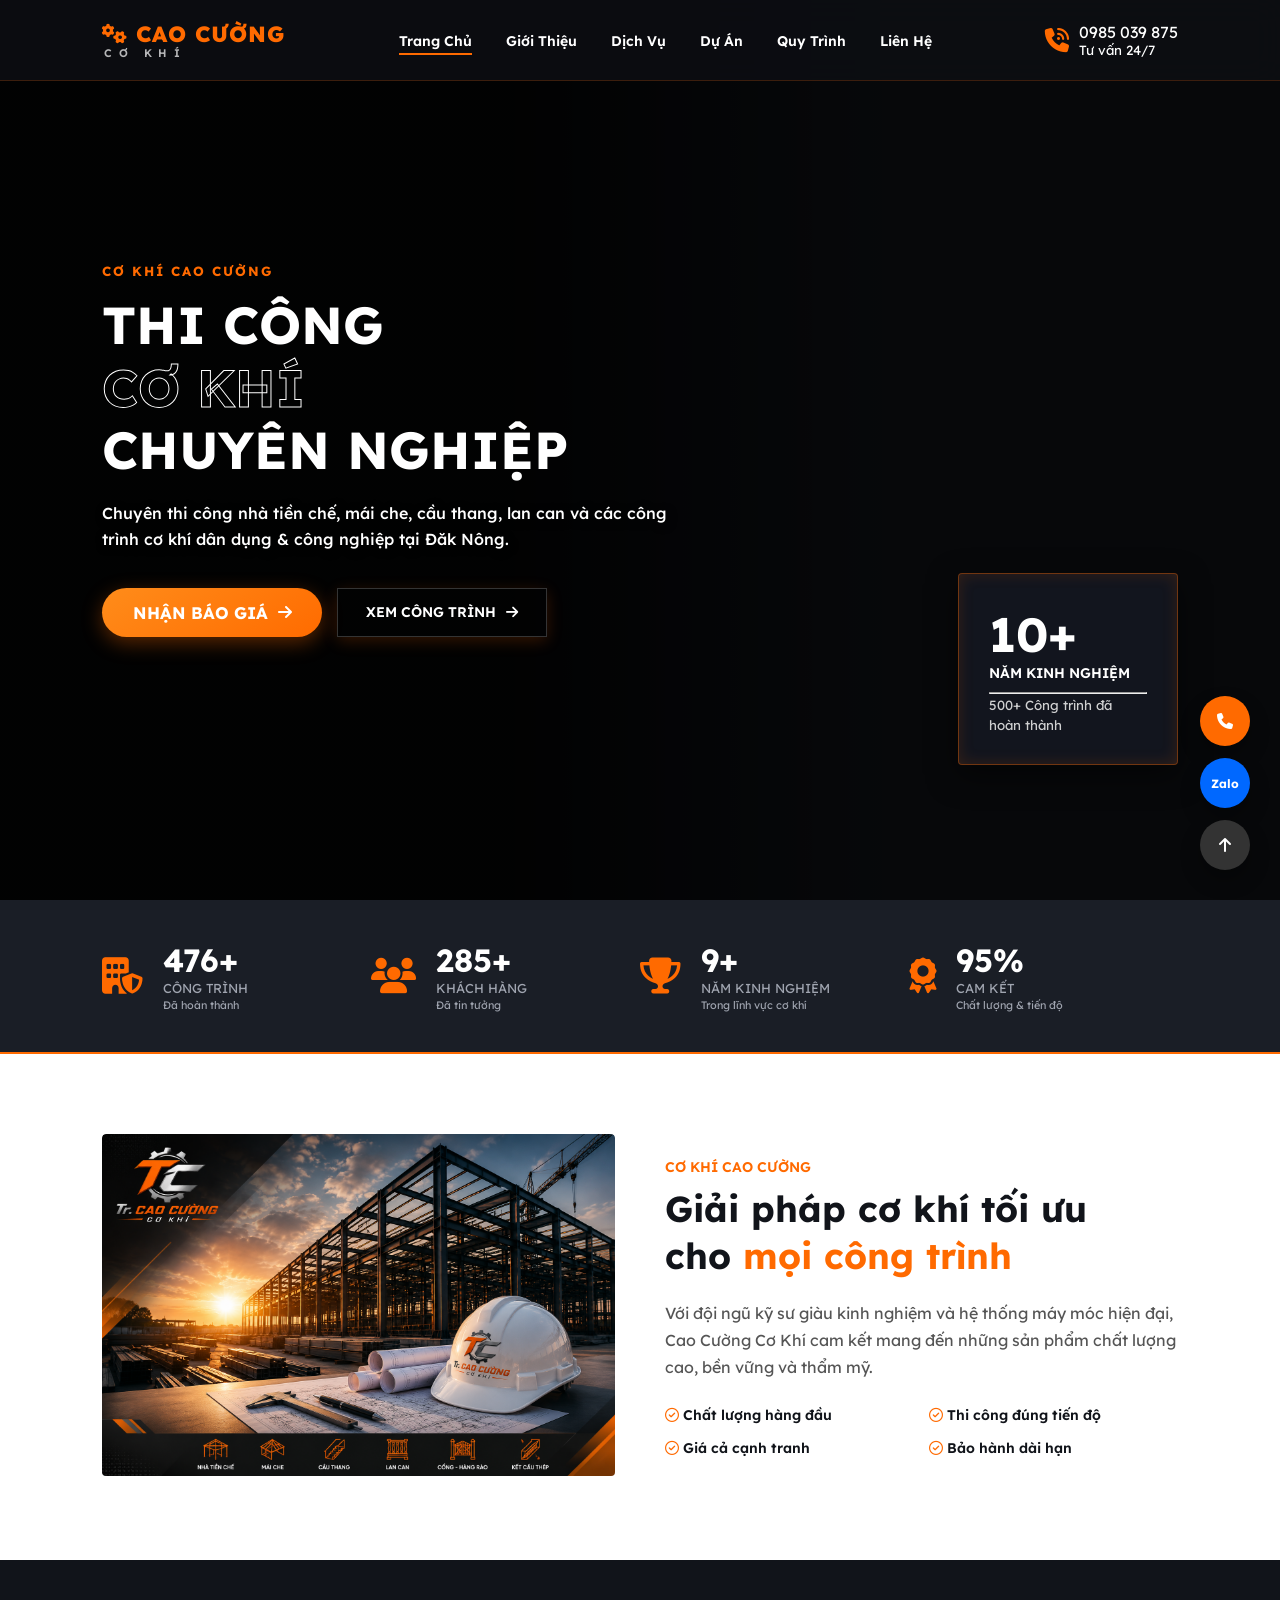
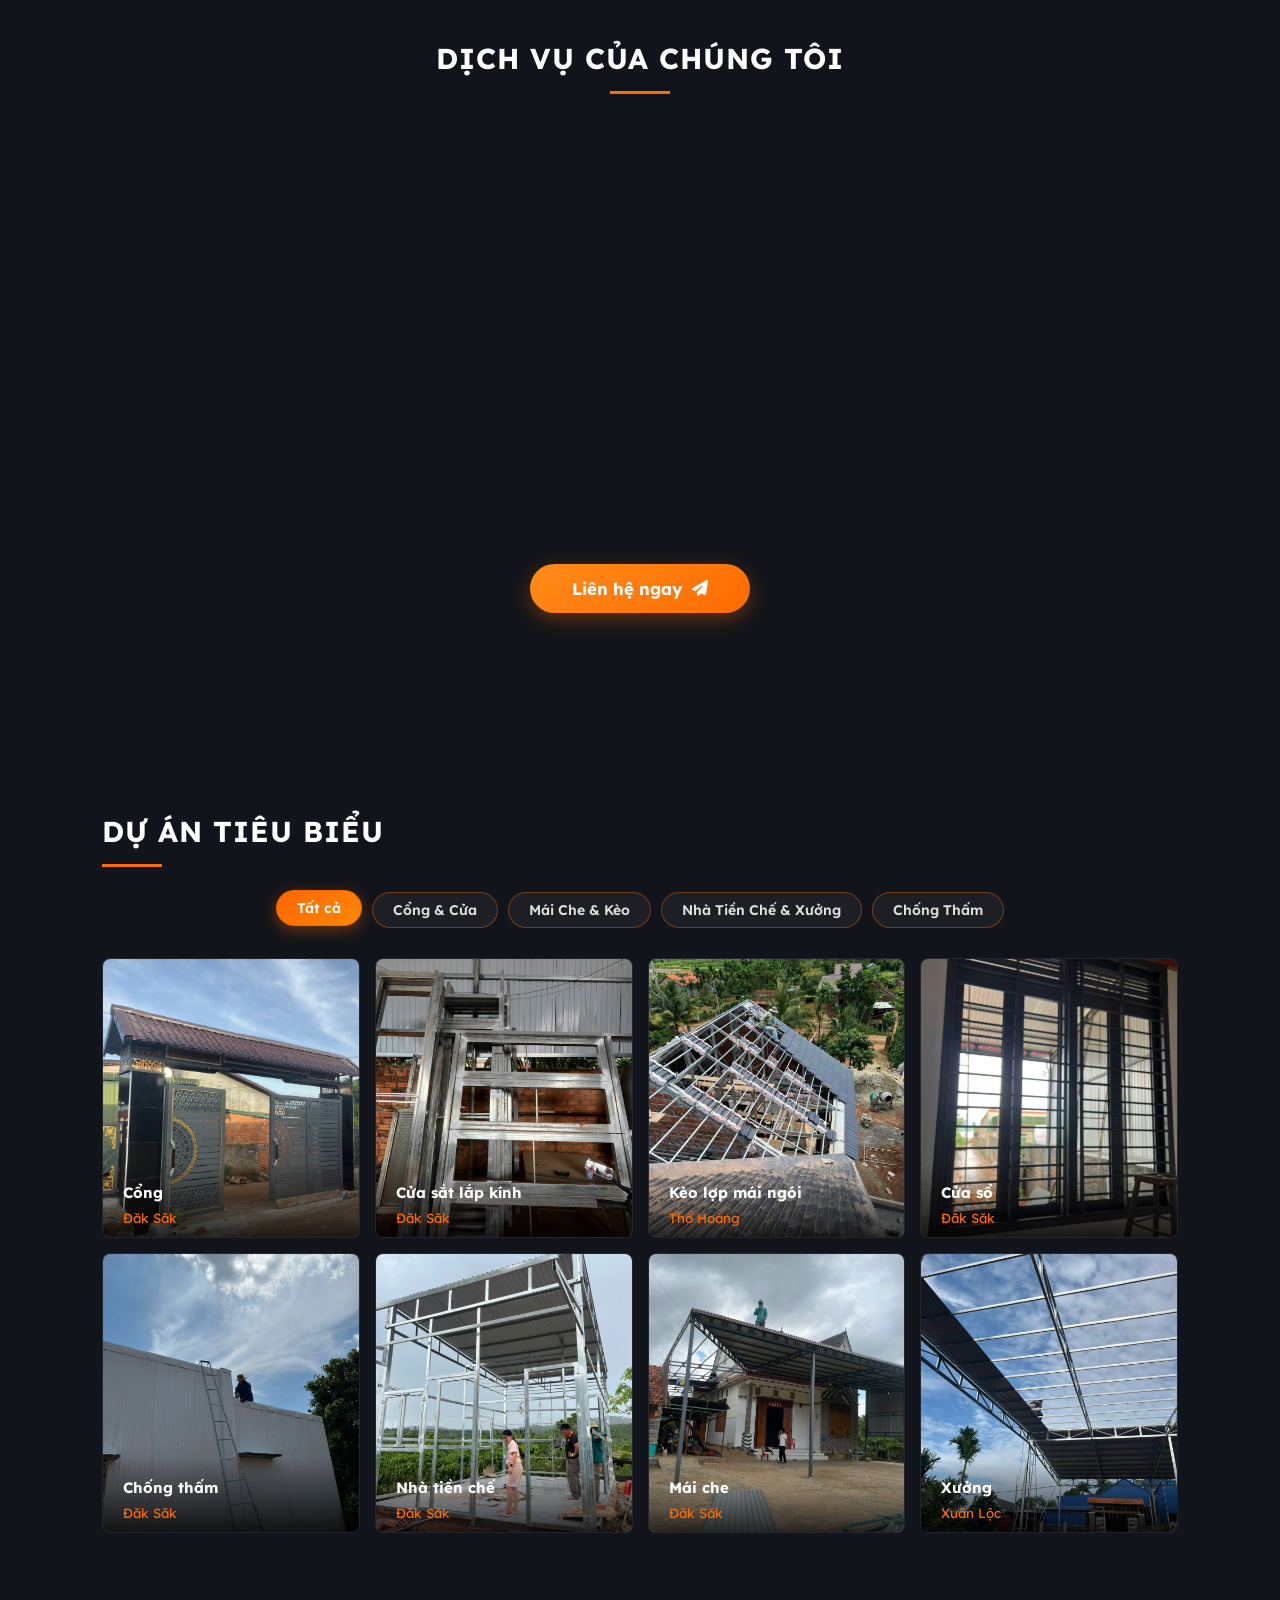
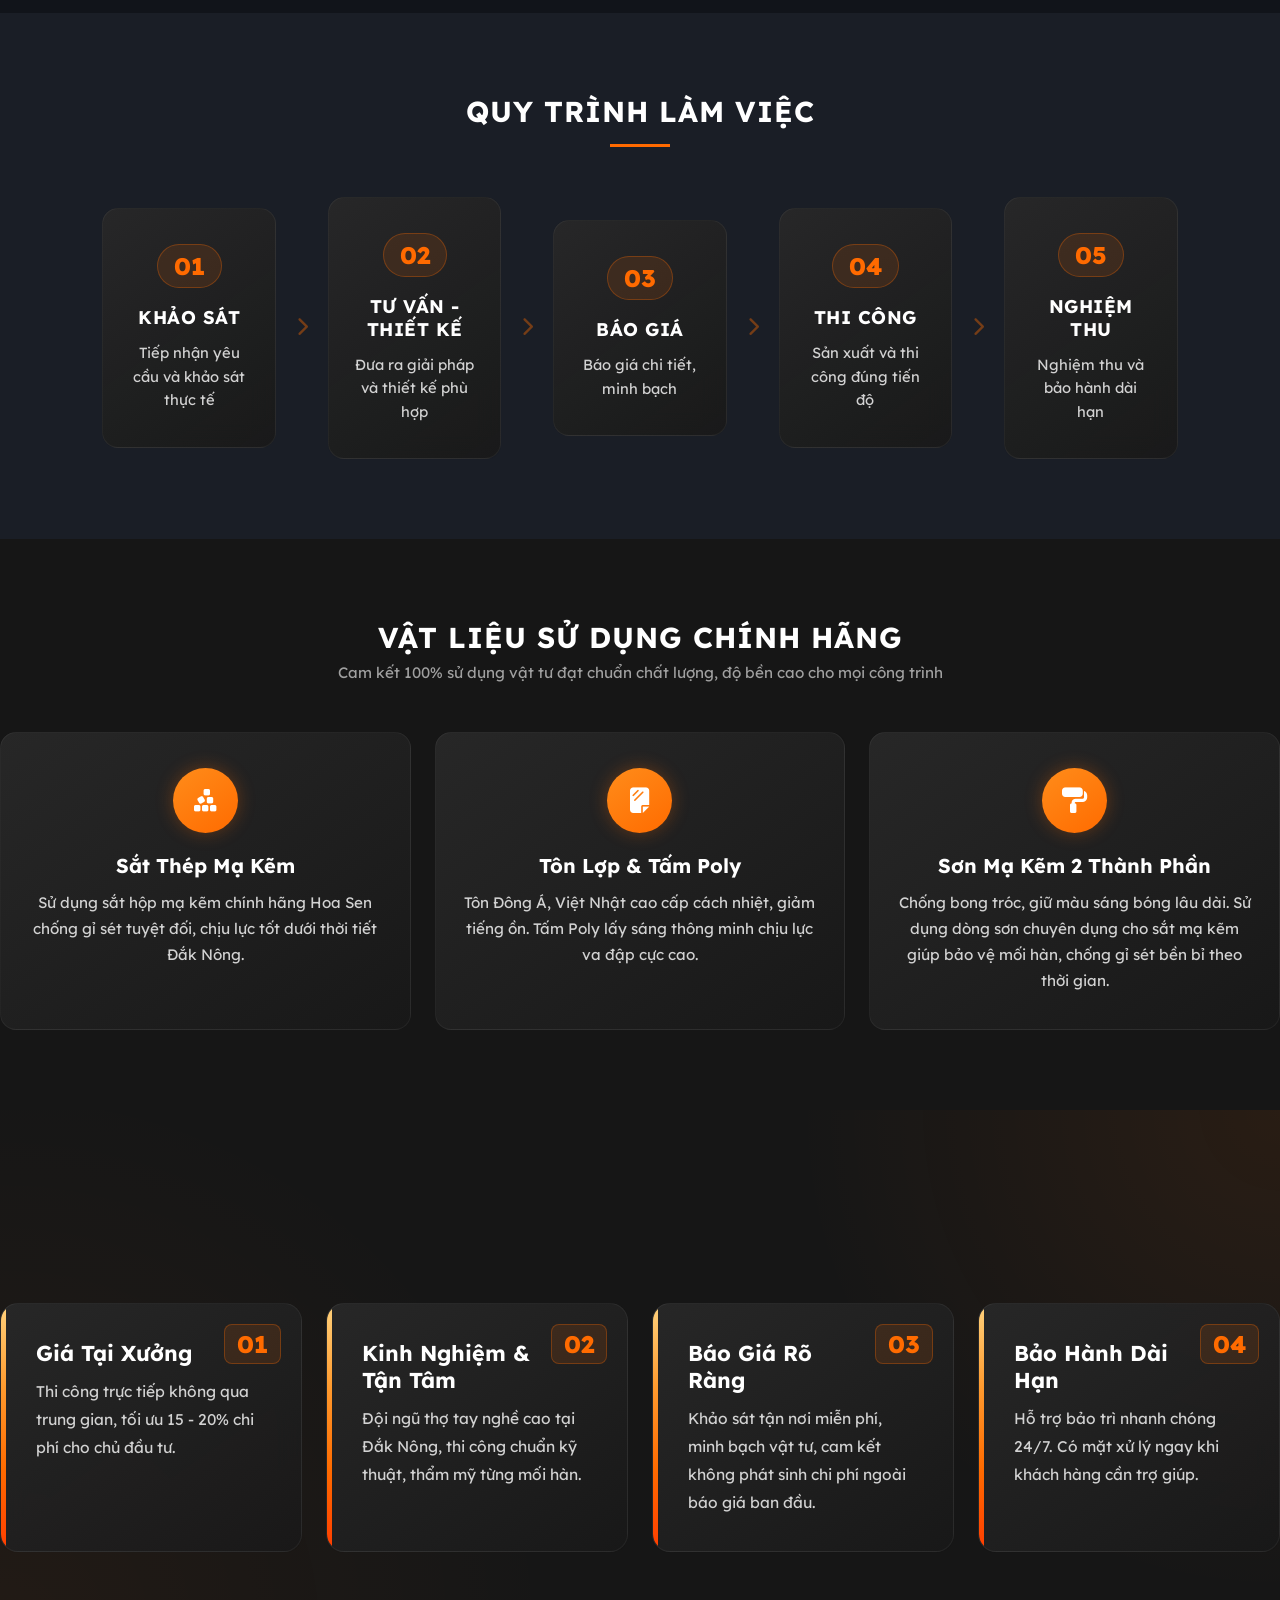
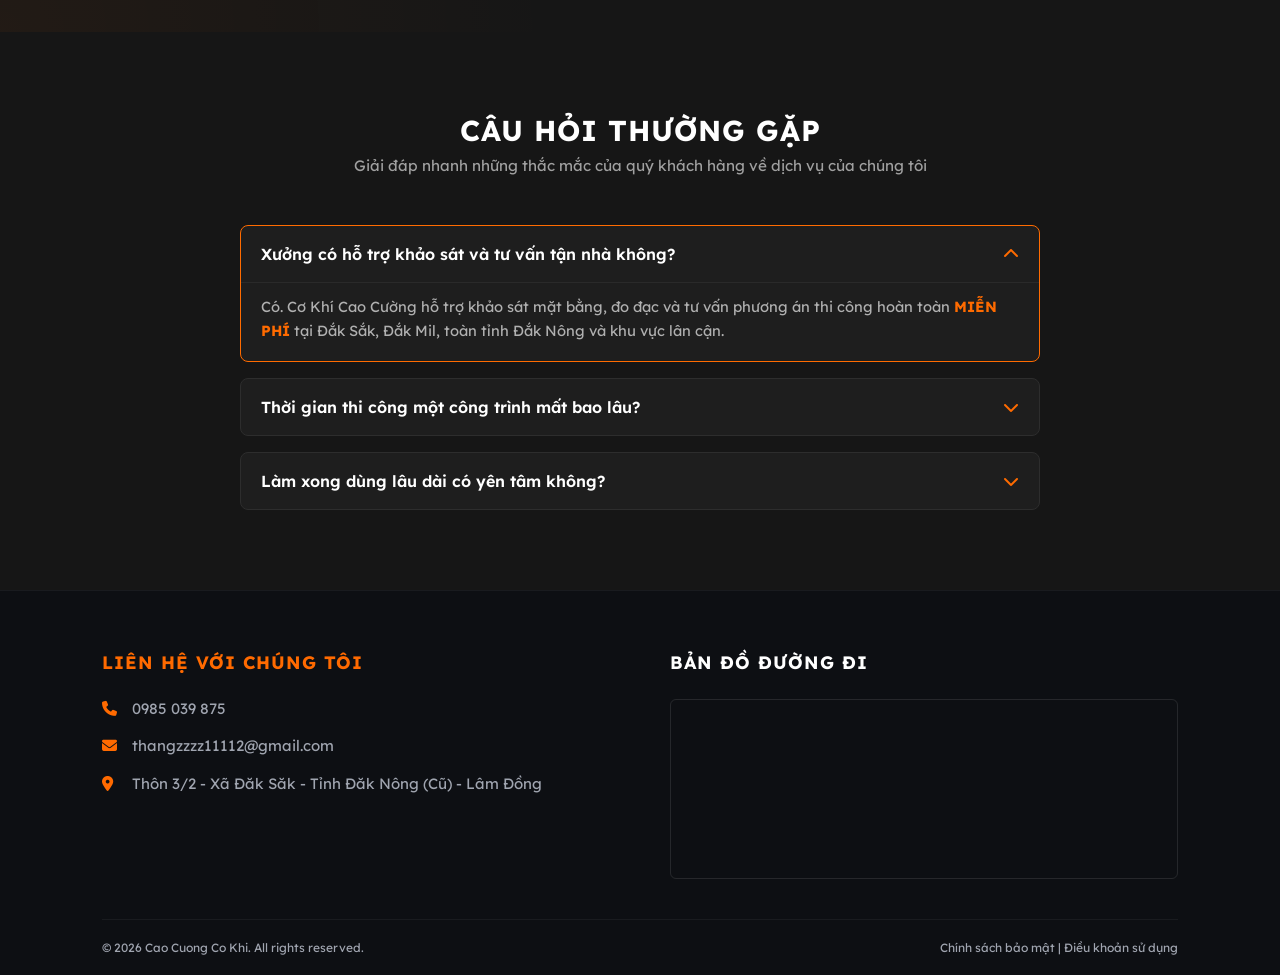
==== index.html @ a385b986 "Add files via upload" ====
<!DOCTYPE html>
<html lang="vi">
<head>
    <meta charset="UTF-8">
    <meta name="viewport" content="width=device-width, initial-scale=1.0">

    <meta name="theme-color" content="#ff6b00">
    <link rel="apple-touch-icon" href="images/logo_icon.png">
    <link rel="icon" type="image/png" href="images/logo_icon.png">

    <title>Cơ Khí Cao Cường | Thi Công Nhà Tiền Chế, Mái Che, Cầu Thang Đắk Nông</title>
    <meta name="description" content="Cơ Khí Cao Cường chuyên thi công nhà tiền chế, cầu thang sắt, cửa sắt, mái che, hàng rào tại Đắk Nông. Báo giá nhanh - Hotline 0985 039 875.">
    <meta name="robots" content="index, follow">
    <meta name="author" content="Cơ Khí Cao Cường">
    <link rel="canonical" href="https://caothienxstyle.github.io/cao-cuong-co-khi/">

    <meta property="og:type" content="website">
    <meta property="og:locale" content="vi_VN">
    <meta property="og:site_name" content="Cơ Khí Cao Cường">
    <meta property="og:url" content="https://caothienxstyle.github.io/cao-cuong-co-khi/">
    <meta property="og:title" content="Cơ Khí Cao Cường | Thi Công Nhà Tiền Chế, Mái Che, Cầu Thang Đắk Nông">
    <meta property="og:description" content="Cơ Khí Cao Cường chuyên thi công nhà tiền chế, cầu thang sắt, cửa sắt, mái che, hàng rào tại Đắk Nông. Báo giá nhanh - Hotline 0985 039 875.">
    <meta property="og:image" content="https://caothienxstyle.github.io/cao-cuong-co-khi/images/giai_phap_2.png">
    <meta property="og:image:alt" content="Thi công Cơ Khí Cao Cường Đắk Nông">
    <meta property="og:image:width" content="1200">
    <meta property="og:image:height" content="1200">

    <script type="application/ld+json">
    {
      "@context": "https://schema.org",
      "@type": "HomeAndConstructionBusiness",
      "name": "Cơ Khí Cao Cường",
      "alternateName": ["Cao Cường Cơ Khí", "Co Khi Cao Cuong"],
      "image": "https://caothienxstyle.github.io/cao-cuong-co-khi/images/giai_phap_2.png",
      "logo": "https://caothienxstyle.github.io/cao-cuong-co-khi/images/logo_icon.png",
      "@id": "https://caothienxstyle.github.io/cao-cuong-co-khi/",
      "url": "https://caothienxstyle.github.io/cao-cuong-co-khi/",
      "telephone": "0985039875",
      "email": "thanzzzz11112@gmail.com",
      "priceRange": "$$",
      "address": {
        "@type": "PostalAddress",
        "streetAddress": "Thôn 3/2",
        "addressLocality": "Đắk Sắk",
        "addressRegion": "Đắk Nông",
        "addressCountry": "VN"
      },
      "geo": {
        "@type": "GeoCoordinates",
        "latitude": 12.426333,
        "longitude": 107.6676714
      },
      "areaServed": {
        "@type": "AdministrativeArea",
        "name": "Đắk Nông"
      },
      "hasMap": "https://maps.google.com/?q=CMG9%2BG3M,+%C4%90%E1%BA%AFk+S%E1%BA%AFk,+%C4%90%E1%BA%AFk+N%C3%B4ng",
        "aggregateRating": {
            "@type": "AggregateRating",
            "ratingValue": "5.0",
            "reviewCount": "5"
        },
      "sameAs": [
        "https://zalo.me/0985039875"
      ],
      "contactPoint": {
        "@type": "ContactPoint",
        "telephone": "0985039875",
        "contactType": "customer service",
        "areaServed": "VN",
        "availableLanguage": "Vietnamese"
      },
      "openingHoursSpecification": {
        "@type": "OpeningHoursSpecification",
        "dayOfWeek": ["Monday", "Tuesday", "Wednesday", "Thursday", "Friday", "Saturday", "Sunday"],
        "opens": "07:00",
        "closes": "22:00"
      }
    }
    </script>
    <link rel="preconnect" href="https://fonts.googleapis.com">
    <link rel="preconnect" href="https://fonts.gstatic.com" crossorigin>

    <link href="https://fonts.googleapis.com/css2?family=Lexend:wght@300;400;600;700&display=swap" rel="stylesheet">
    <link rel="stylesheet" href="https://cdnjs.cloudflare.com/ajax/libs/font-awesome/6.4.0/css/all.min.css">
    <link rel="stylesheet" href="https://unpkg.com/aos@2.3.1/dist/aos.css">
    <link rel="stylesheet" href="https://cdn.jsdelivr.net/npm/@fancyapps/ui@5.0/dist/fancybox/fancybox.css">
    
    <link rel="stylesheet" href="style.css">
</head>
<body>
</div>
    <header class="navbar">
        <canvas id="menuBallCanvas" style="position: fixed; top: 0; left: 0; width: 100vw; height: 100vh; pointer-events: none; z-index: 99999;"></canvas>
        <div class="logo">
            <a href="#trang-chu" class="logo-link">
                <span class="orange-text"><i class="fa-solid fa-gears icon-spin"></i> CAO CƯỜNG</span>
                <small class="sub-logo">CƠ KHÍ</small>
            </a>
        </div>
        <nav class="nav-links">
            <a href="#trang-chu" class="active">Trang Chủ</a>
            <a href="#gioi-thieu">Giới Thiệu</a>
            <a href="#dich-vu">Dịch Vụ</a>
            <a href="#du-an">Dự Án</a>
            <a href="#quy-trinh">Quy Trình</a>
            <a href="#lien-he">Liên Hệ</a>
        </nav>
        <a href="tel:0985 093 875" class="hotline" style="text-decoration: none; color: inherit; display: flex; align-items: center; gap: 10px;">
            <i class="fa-solid fa-phone-volume"></i>
            <div>
                <span style="display: block;">0985 039 875</span>
                <small style="display: block;">Tư vấn 24/7</small>
            </div>
        </a>
    </header>

    <section id="trang-chu" class="hero-section">
        <div class="hero-overlay"></div>
        <div class="hero-content" data-aos="fade-right" data-aos-duration="1000">
            <h5 class="sub-title">CƠ KHÍ CAO CƯỜNG</h5>
            <h1>THI CÔNG <br><span class="highlight">CƠ KHÍ</span> <br>CHUYÊN NGHIỆP</h1>
            <p>Chuyên thi công nhà tiền chế, mái che, cầu thang, lan can và các công trình cơ khí dân dụng & công nghiệp tại Đăk Nông.</p>
            
            <div class="hero-btns">
                <a href="https://zalo.me/0985039875" class="btn btn-orange">NHẬN BÁO GIÁ <i class="fa-solid fa-arrow-right"></i></a>
                <a href="#du-an" class="btn btn-outline">XEM CÔNG TRÌNH <i class="fa-solid fa-arrow-right"></i></a>
            </div>
        </div>
        <div class="experience-badge" data-aos="zoom-in" data-aos-delay="300">
            <h2>10+</h2>
            <p>NĂM KINH NGHIỆM</p>
            <hr>
            <small>500+ Công trình đã hoàn thành</small>
        </div>
    </section>

    <section class="counter-bar">
        <div class="counter-item" data-aos="fade-up" data-aos-delay="100">
            <i class="fa-solid fa-building-shield"></i>
            <div>
                <h3 class="counter" data-target="500">0</h3>
                <p>CÔNG TRÌNH <br><small>Đã hoàn thành</small></p>
            </div>
        </div>
        <div class="counter-item" data-aos="fade-up" data-aos-delay="200">
            <i class="fa-solid fa-users"></i>
            <div>
                <h3 class="counter" data-target="300">0</h3>
                <p>KHÁCH HÀNG <br><small>Đã tin tưởng</small></p>
            </div>
        </div>
        <div class="counter-item" data-aos="fade-up" data-aos-delay="300">
            <i class="fa-solid fa-trophy"></i>
            <div>
                <h3 class="counter" data-target="10">0</h3>
                <p>NĂM KINH NGHIỆM <br><small>Trong lĩnh vực cơ khí</small></p>
            </div>
        </div>
        <div class="counter-item" data-aos="fade-up" data-aos-delay="400">
            <i class="fa-solid fa-award"></i>
            <div>
                <h3 class="counter" data-target="100">0</h3>
                <p>CAM KẾT <br><small>Chất lượng & tiến độ</small></p>
            </div>
        </div>
    </section>

    <section id="gioi-thieu" class="about-section" style="padding: 80px 8%; background: #ffffff; color: #11141a;">
        <div style="display: grid; grid-template-columns: 1fr 1fr; gap: 50px; align-items: center;">
            <div class="about-video-box" style="position: relative;" data-aos="fade-right">
                <img src="images/giai_phap_1.png" alt="Nhà xưởng" style="width: 100%; border-radius: 4px;">
            </div>
            <div data-aos="fade-left">
                <span style="color: var(--primary-color); font-weight: 600; font-size: 14px;">CƠ KHÍ CAO CƯỜNG</span>
                <h2 style="font-size: 36px; font-weight: 700; margin: 10px 0 20px; line-height: 1.3;">Giải pháp cơ khí tối ưu <br>cho <span style="color: var(--primary-color);">mọi công trình</span></h2>
                <p style="color: #555; margin-bottom: 25px; line-height: 1.7;">Với đội ngũ kỹ sư giàu kinh nghiệm và hệ thống máy móc hiện đại, Cao Cường Cơ Khí cam kết mang đến những sản phẩm chất lượng cao, bền vững và thẩm mỹ.</p>
                
                <div style="display: grid; grid-template-columns: 1fr 1fr; gap: 15px; font-weight: 600; font-size: 14px;">
                    <div><i class="fa-regular fa-circle-check" style="color: var(--primary-color);"></i> Chất lượng hàng đầu</div>
                    <div><i class="fa-regular fa-circle-check" style="color: var(--primary-color);"></i> Thi công đúng tiến độ</div>
                    <div><i class="fa-regular fa-circle-check" style="color: var(--primary-color);"></i> Giá cả cạnh tranh</div>
                    <div><i class="fa-regular fa-circle-check" style="color: var(--primary-color);"></i> Bảo hành dài hạn</div>
                </div>
            </div>
        </div>
    </section>

    <section id="dich-vu" class="services-section">
        <div class="section-title" data-aos="fade-up">
            <h2>DỊCH VỤ CỦA CHÚNG TÔI</h2>
            <div class="line"></div>
        </div>
        
        <div class="services-grid">
            <div class="service-card" data-aos="flip-left" data-aos-delay="100">
                <div class="card-bg" style="background-image: url('images/nha_tien_che_3.jpg');"></div>
                <div class="card-content">
                    <i class="fa-solid fa-warehouse"></i>
                    <h3>NHÀ TIỀN CHẾ</h3>
                    <a href="javascript:;" data-fancybox-trigger="gallery-nhatienche">Xem chi tiết <i class="fa-solid fa-arrow-right"></i></a>
                </div>
            </div>
            
            <div class="service-card" data-aos="flip-left" data-aos-delay="200">
                <div class="card-bg" style="background-image: url('images/mai_che_2.jpg');"></div>
                <div class="card-content">
                    <i class="fa-solid fa-campground"></i>
                    <h3>MÁI CHE - MÁI VÒM</h3>
                    <a href="javascript:;" data-fancybox-trigger="gallery-maiche">Xem chi tiết <i class="fa-solid fa-arrow-right"></i></a>
                </div>
            </div>
            
            <div class="service-card" data-aos="flip-left" data-aos-delay="300">
                <div class="card-bg" style="background-image: url('images/xuong_1.jpg');"></div>
                <div class="card-content">
                    <i class="fa-solid fa-warehouse"></i>
                    <h3>Xưởng</h3>
                    <a href="javascript:;" data-fancybox-trigger="gallery-xuong">Xem chi tiết <i class="fa-solid fa-arrow-right"></i></a>
                </div>
            </div>
        </div>
        <div class="cta-button-wrapper"> 
            <a href="https://zalo.me/0985039875" target="_blank" class="btn btn-orange">
                <span>Liên hệ ngay</span>
                <i class="fa-solid fa-paper-plane"></i>
            </a>
        </div>
    </section>

    <section id="du-an" class="projects-section" style="padding: 80px 8%;">
        <div style="display: flex; justify-content: space-between; align-items: flex-end; margin-bottom: 25px;">
            <div class="section-title" style="text-align: left; margin: 0;">
                <h2>DỰ ÁN TIÊU BIỂU</h2>
                <div class="line" style="margin: 15px 0 0 0;"></div>
            </div>
        </div>

        <div class="gallery-filter-bar">
            <button class="filter-btn active" onclick="filterProjects('all', event)">Tất cả</button>
            <button class="filter-btn" onclick="filterProjects('cong-cua', event)">Cổng & Cửa</button>
            <button class="filter-btn" onclick="filterProjects('mai-keo', event)">Mái Che & Kèo</button>
            <button class="filter-btn" onclick="filterProjects('nha-xuong', event)">Nhà Tiền Chế & Xưởng</button>
            <button class="filter-btn" onclick="filterProjects('chong-tham', event)">Chống Thấm</button>
        </div>

        <div class="projects-grid" style="display: grid; grid-template-columns: repeat(auto-fit, minmax(220px, 1fr)); gap: 15px;">
            
            <!-- Cổng -->
            <div class="project-card cong-cua" data-aos="fade-up">
                <a href="images/cong_1.jpg" data-fancybox="gallery-cong">
                    <img src="images/cong_1.jpg" alt="Dự án">
                    <div class="pj-info">
                        <h4>Cổng</h4>
                        <small>Đăk Săk</small>
                    </div>
                </a>
                <a href="images/cong_2.jpg" data-fancybox="gallery-cong"></a>
                <a href="images/cong_3.jpg" data-fancybox="gallery-cong"></a>
            </div>

            <!-- Cửa sắt -->
            <div class="project-card cong-cua" data-aos="fade-up">
                <a href="images/Cua_1.jpg" data-fancybox="gallery-cua">
                    <img src="images/Cua_1.jpg" alt="Dự án">
                    <div class="pj-info">
                        <h4>Cửa sắt lắp kính</h4>
                        <small>Đăk Săk</small>
                    </div>
                </a>
            </div>

            <!-- Kèo ngói -->
            <div class="project-card mai-keo" data-aos="fade-up">
                <a href="images/lam_keo_7.jpg" data-fancybox="gallery-keongoi">
                    <img src="images/lam_keo_7.jpg" alt="Dự án">
                    <div class="pj-info">
                        <h4>Kèo lợp mái ngói</h4>
                        <small>Thổ Hoàng</small>
                    </div>
                </a>
            </div>    

            <!-- Cửa sổ -->
            <div class="project-card cong-cua" data-aos="fade-up">
                <a href="images/cua_so_2.jpg" data-fancybox="gallery-cuaso">
                    <img src="images/cua_so_2.jpg" alt="Dự án">
                    <div class="pj-info">
                        <h4>Cửa sổ</h4>
                        <small>Đăk Săk</small>
                    </div>
                </a>
                <a href="images/cua_so_1.jpg" data-fancybox="gallery-cuaso"></a>
            </div>

            <!-- Chống thấm -->
            <div class="project-card chong-tham" data-aos="fade-up">
                <a href="images/chong_tham_1.jpg" data-fancybox="gallery-chongtham">
                    <img src="images/chong_tham_1.jpg" alt="Dự án">
                    <div class="pj-info">
                        <h4>Chống thấm</h4>
                        <small>Đăk Săk</small>
                    </div>
                </a>
                <a href="images/chong_tham_2.jpg" data-fancybox="gallery-chongtham"></a>
            </div>

            <!-- Nhà tiền chế -->
            <div class="project-card nha-xuong" data-aos="fade-up">
                <a href="images/nha_tien_che_3.jpg" data-fancybox="gallery-nhatienche">
                    <img src="images/nha_tien_che_3.jpg" alt="Dự án">
                    <div class="pj-info">
                        <h4>Nhà tiền chế</h4>
                        <small>Đăk Săk</small>
                    </div>
                </a>
                <a href="images/nha_tien_che_1.jpg" data-fancybox="gallery-nhatienche"></a>
                <a href="images/nha_tien_che_2.jpg" data-fancybox="gallery-nhatienche"></a>
                <a href="images/nha_tien_che_4.png" data-fancybox="gallery-nhatienche"></a>
            </div>

            <!-- Mái che -->
            <div class="project-card mai-keo" data-aos="fade-up">
                <a href="images/mai_che_2.jpg" data-fancybox="gallery-maiche">
                    <img src="images/mai_che_2.jpg" alt="Dự án">
                    <div class="pj-info">
                        <h4>Mái che</h4>
                        <small>Đăk Săk</small>
                    </div>
                </a>
                <a href="images/mai_che_1.jpg" data-fancybox="gallery-maiche"></a>
                <a href="images/mai_che_3.jpg" data-fancybox="gallery-maiche"></a>
                <a href="images/mai_che_4.jpg" data-fancybox="gallery-maiche"></a>
                <a href="images/mai_che_5.jpg" data-fancybox="gallery-maiche"></a>
                <a href="images/mai_che_6.jpg" data-fancybox="gallery-maiche"></a>
                <a href="images/mai_che_7.jpg" data-fancybox="gallery-maiche"></a>
            </div>

            <!-- Xưởng -->
            <div class="project-card nha-xuong" data-aos="fade-up">
                <a href="images/xuong_1.jpg" data-fancybox="gallery-xuong">
                    <img src="images/xuong_1.jpg" alt="Dự án">
                    <div class="pj-info">
                        <h4>Xưởng</h4>
                        <small>Xuân Lộc</small>
                    </div>
                </a>
                <a href="images/xuong_tien_che_1.jpg" data-fancybox="gallery-xuong"></a>
                <a href="images/xuong_tien_che_2.jpg" data-fancybox="gallery-xuong"></a>
            </div>

        </div>


    </section>
    
    <section id="quy-trinh" class="process-section" style="padding: 80px 8%; background-color: var(--card-bg);">
            <div class="section-title" data-aos="fade-up">
                <h2>QUY TRÌNH LÀM VIỆC</h2>
                <div class="line"></div>
            </div>
            
            <div style="display: flex; justify-content: space-between; align-items: center; gap: 20px; margin-top: 50px;">
                <div class="process-step" data-aos="zoom-in" data-aos-delay="100">
                    <div class="step-number">01</div>
                    <h4>KHẢO SÁT</h4>
                    <p>Tiếp nhận yêu cầu và khảo sát thực tế</p>
                </div>
                <i class="fa-solid fa-chevron-right step-arrow"></i>
                <div class="process-step" data-aos="zoom-in" data-aos-delay="200">
                    <div class="step-number">02</div>
                    <h4>TƯ VẤN - THIẾT KẾ</h4>
                    <p>Đưa ra giải pháp và thiết kế phù hợp</p>
                </div>
                <i class="fa-solid fa-chevron-right step-arrow"></i>
                <div class="process-step" data-aos="zoom-in" data-aos-delay="300">
                    <div class="step-number">03</div>
                    <h4>BÁO GIÁ</h4>
                    <p>Báo giá chi tiết, minh bạch</p>
                </div>
                <i class="fa-solid fa-chevron-right step-arrow"></i>
                <div class="process-step" data-aos="zoom-in" data-aos-delay="400">
                    <div class="step-number">04</div>
                    <h4>THI CÔNG</h4>
                    <p>Sản xuất và thi công đúng tiến độ</p>
                </div>
                <i class="fa-solid fa-chevron-right step-arrow"></i>
                <div class="process-step" data-aos="zoom-in" data-aos-delay="500">
                    <div class="step-number">05</div>
                    <h4>NGHIỆM THU</h4>
                    <p>Nghiệm thu và bảo hành dài hạn</p>
                </div>
            </div>
    </section>

<section class="section-materials" id="vat-lieu">
    <div class="container">
        <div class="section-title text-center" data-aos="fade-up">
            <h2>VẬT LIỆU SỬ DỤNG CHÍNH HÃNG</h2>
            <p>Cam kết 100% sử dụng vật tư đạt chuẩn chất lượng, độ bền cao cho mọi công trình</p>
        </div>
        
        <div class="materials-grid">
            <!-- Thẻ 1 -->
            <div class="material-card" data-aos="fade-up" data-aos-delay="100">
                <div class="material-icon"><i class="fa-solid fa-cubes-stacked"></i></div>
                <h3>Sắt Thép Mạ Kẽm</h3>
                <p>Sử dụng sắt hộp mạ kẽm chính hãng Hoa Sen chống gỉ sét tuyệt đối, chịu lực tốt dưới thời tiết Đắk Nông.</p>
            </div>
            <!-- Thẻ 2 -->
            <div class="material-card" data-aos="fade-up" data-aos-delay="200">
                <div class="material-icon"><i class="fa-solid fa-sheet-plastic"></i></div>
                <h3>Tôn Lợp & Tấm Poly</h3>
                <p>Tôn Đông Á, Việt Nhật cao cấp cách nhiệt, giảm tiếng ồn. Tấm Poly lấy sáng thông minh chịu lực va đập cực cao.</p>
            </div>
            <!-- Thẻ 3 -->
            <div class="material-card" data-aos="fade-up" data-aos-delay="300">
                <div class="material-icon"><i class="fa-solid fa-paint-roller"></i></div>
                <h3>Sơn Mạ Kẽm 2 Thành Phần</h3>
                <p>Chống bong tróc, giữ màu sáng bóng lâu dài. Sử dụng dòng sơn chuyên dụng cho sắt mạ kẽm giúp bảo vệ mối hàn, chống gỉ sét bền bỉ theo thời gian.</p>
            </div>
        </div>
    </div>
</section>

<section class="section-why-us" id="tai-sao-chon">
    <div class="container">
        <div class="section-title text-center" data-aos="fade-up">
            <h2>TẠI SAO CHỌN CƠ KHÍ CAO CƯỜNG?</h2>
            <p>Uy tín tạo nên thương hiệu - Chất lượng khẳng định niềm tin</p>
        </div>

        <div class="why-grid">
            <div class="why-card" data-aos="zoom-in" data-aos-delay="100">
                <div class="why-number">01</div>
                <h3>Giá Tại Xưởng</h3>
                <p>Thi công trực tiếp không qua trung gian, tối ưu 15 - 20% chi phí cho chủ đầu tư.</p>
            </div>
            <div class="why-card" data-aos="zoom-in" data-aos-delay="200">
                <div class="why-number">02</div>
                <h3>Kinh Nghiệm & Tận Tâm</h3>
                <p>Đội ngũ thợ tay nghề cao tại Đắk Nông, thi công chuẩn kỹ thuật, thẩm mỹ từng mối hàn.</p>
            </div>
            <div class="why-card" data-aos="zoom-in" data-aos-delay="300">
                <div class="why-number">03</div>
                <h3>Báo Giá Rõ Ràng</h3>
                <p>Khảo sát tận nơi miễn phí, minh bạch vật tư, cam kết không phát sinh chi phí ngoài báo giá ban đầu.</p>            </div>
            <div class="why-card" data-aos="zoom-in" data-aos-delay="400">
                <div class="why-number">04</div>
                <h3>Bảo Hành Dài Hạn</h3>
                <p>Hỗ trợ bảo trì nhanh chóng 24/7. Có mặt xử lý ngay khi khách hàng cần trợ giúp.</p>
            </div>
        </div>
    </div>
</section>

<section class="section-faq" id="faq">
    <div class="container">
        <div class="section-title text-center" data-aos="fade-up">
            <h2>CÂU HỎI THƯỜNG GẶP</h2>
            <p>Giải đáp nhanh những thắc mắc của quý khách hàng về dịch vụ của chúng tôi</p>
        </div>

        <div class="faq-wrapper" data-aos="fade-up">
            <details class="faq-item" open>
                <summary class="faq-question">
                    <span>Xưởng có hỗ trợ khảo sát và tư vấn tận nhà không?</span>
                    <i class="fa-solid fa-chevron-down faq-icon"></i>
                </summary>
                <div class="faq-answer">
                    <p>Có. Cơ Khí Cao Cường hỗ trợ khảo sát mặt bằng, đo đạc và tư vấn phương án thi công hoàn toàn <strong style="color: #ff6b00;">MIỄN PHÍ</strong> tại Đắk Sắk, Đắk Mil, toàn tỉnh Đắk Nông và khu vực lân cận.</p>
                </div>
            </details>

            <details class="faq-item">
                <summary class="faq-question">
                    <span>Thời gian thi công một công trình mất bao lâu?</span>
                    <i class="fa-solid fa-chevron-down faq-icon"></i>
                </summary>
                <div class="faq-answer">
                    <p>Tùy theo quy mô công trình. Với mái che, cửa cổng nhỏ từ 1 - 3 ngày. Với nhà tiền chế, xưởng sản xuất từ 7 - 15 ngày. Thời gian cụ thể sẽ được ghi rõ trong hợp đồng.</p>
                </div>
            </details>

            <details class="faq-item">
                <summary class="faq-question">
                    <span>Làm xong dùng lâu dài có yên tâm không?</span>
                    <i class="fa-solid fa-chevron-down faq-icon"></i>
                </summary>
                <div class="faq-answer">
                    <p>Anh chị hoàn toàn yên tâm. Xưởng cam kết dùng sắt thép chính hãng, đúng độ dày và hàn cắt cẩn thận từng mối hàn. Công trình hoàn thiện đảm bảo kết cấu vững chắc, chịu lực tốt và bền đẹp cùng thời gian.</p>
                </div>
            </details>
        </div>
    </div>
</section>

    <footer id="lien-he" style="background-color: #0d0f13; padding: 60px 8% 20px; border-top: 1px solid rgba(255,255,255,0.05);">
        <div style="display: grid; grid-template-columns: 1fr 1fr; gap: 60px; margin-bottom: 40px; align-items: start;">
            <div>
                <h4 style="color: var(--primary-color); margin-bottom: 25px; font-size: 18px; letter-spacing: 1px;">LIÊN HỆ VỚI CHÚNG TÔI</h4>
                <p style="font-size: 15px; color: var(--text-gray); margin-bottom: 18px; display: flex; align-items: center; gap: 10px;">
                    <i class="fa-solid fa-phone" style="color:var(--primary-color); width: 20px;"></i> 0985 039 875 
                </p>
                <p style="font-size: 15px; color: var(--text-gray); margin-bottom: 18px; display: flex; align-items: center; gap: 10px;">
                    <i class="fa-solid fa-envelope" style="color:var(--primary-color); width: 20px;"></i> thangzzzz11112@gmail.com
                </p>
                <p style="font-size: 15px; color: var(--text-gray); margin-bottom: 18px; display: flex; align-items: center; gap: 10px; line-height: 1.5;">
                    <i class="fa-solid fa-location-dot" style="color:var(--primary-color); width: 20px;"></i> Thôn 3/2 - Xã Đăk Săk - Tỉnh Đăk Nông (Cũ) - Lâm Đồng
                </p>
            </div>
            
            <div>
                <h4 style="color: var(--text-white); margin-bottom: 25px; font-size: 18px; letter-spacing: 1px;">BẢN ĐỒ ĐƯỜNG ĐI</h4>
                <div style="width: 100%; height: 180px; border-radius: 6px; overflow: hidden; border: 1px solid rgba(255,255,255,0.1);">
<a href="https://www.google.com/maps/place/C%C6%A1+Kh%C3%AD+Cao+C%C6%B0%E1%BB%9Dng/@12.426333,107.6676714,17z/data=!3m1!4b1!4m6!3m5!1s0x317247007aa04a61:0xf798edf5fc77d387!8m2!3d12.426333!4d107.6676714!16s%2Fg%2F11zh1t9tw5?entry=ttu" 
   target="_blank" 
   rel="noopener noreferrer" 
   style="display: block; position: relative; border-radius: 8px; overflow: hidden; cursor: pointer;">
       <iframe 
        src="https://www.google.com/maps/embed?pb=!1m18!1m12!1m3!1d3896.790518712258!2d107.6676714!3d12.426333!2m3!1f0!2f0!3f0!3m2!1i1024!2i768!4f13.1!3m3!1m2!1s0x317247007aa04a61%3A0xf798edf5fc77d387!2zQ8ahIEtow60gQ2FvIEPGsOG7nW5n!5e0!3m2!1svi!2svn!4v1710000000000!5m2!1svi!2svn" 
        width="100%" 
        height="220px" 
        style="border:0; pointer-events: none;" 
        allowfullscreen="" 
        loading="lazy">
    </iframe>
</a>     
</div>
            </div>
        </div>
        
        <hr style="border: 0; border-top: 1px solid rgba(255,255,255,0.05); margin-bottom: 20px;">
        
        <div style="display: flex; justify-content: space-between; font-size: 12px; color: var(--text-gray);">
            <p>© 2026 Cao Cuong Co Khi. All rights reserved.</p>
            <p style="cursor: pointer;">Chính sách bảo mật  |  Điều khoản sử dụng</p>
        </div>
    </footer>

    <div class="floating-contact">
        <a href="tel:0985 039 875" class="float-btn phone-btn"><i class="fa-solid fa-phone"></i></a>
        <a href="https://zalo.me/0985039875" target="_blank" class="float-btn zalo-btn">Zalo</a>
        <a href="#trang-chu" class="float-btn top-btn" id="scrollTop"><i class="fa-solid fa-arrow-up"></i></a>
    </div>

    <!-- Canvas riêng hỗ trợ vẽ hiệu ứng nổ & dải màu cho FAB Mobile -->
    <canvas id="fabCanvas" style="position: fixed; top: 0; left: 0; width: 100vw; height: 100vh; pointer-events: none; z-index: 99998;"></canvas>

    <!-- Menu FAB Mobile -->
    <div class="fab-wrapper" id="fabWrapper">
        <div class="fab-wheel" id="fabWheel">
            <a href="#trang-chu" class="fab-action active" data-name="Trang Chủ"><i class="fa-solid fa-house"></i></a>
            <a href="#gioi-thieu" class="fab-action" data-name="Giới Thiệu"><i class="fa-solid fa-user"></i></a>
            <a href="#dich-vu" class="fab-action" data-name="Dịch Vụ"><i class="fa-solid fa-wrench"></i></a>
            <a href="#du-an" class="fab-action" data-name="Dự Án"><i class="fa-solid fa-images"></i></a>
        </div>
        <button class="fab-main-btn" id="fabMainBtn">
            <i class="fa-solid fa-plus"></i>
        </button>
    </div>
    <script src="https://unpkg.com/aos@2.3.1/dist/aos.js"></script>
    <script src="https://cdn.jsdelivr.net/npm/@fancyapps/ui@5.0/dist/fancybox/fancybox.umd.js"></script>
    <script src="script.js"></script>
<script>
document.addEventListener('DOMContentLoaded', () => {
    const counters = document.querySelectorAll('.counter');

    const animateCounter = (counter) => {
        const target = +counter.getAttribute('data-target');
        const suffix = target === 100 ? '%' : '+'; 
        const duration = 2000; 
        const startTime = performance.now();

        const updateNumber = (currentTime) => {
            const elapsedTime = currentTime - startTime;
            if (elapsedTime < duration) {
                const progress = elapsedTime / duration;
                const easeOutProgress = 1 - Math.pow(1 - progress, 3); 
                const currentValue = Math.floor(easeOutProgress * target);
                
                counter.innerText = currentValue + suffix;
                requestAnimationFrame(updateNumber); 
            } else {
                counter.innerText = target + suffix; 
            }
        };
        requestAnimationFrame(updateNumber);
    };

    const counterBar = document.querySelector('.counter-bar');
    if (counterBar) {
        const observer = new IntersectionObserver((entries) => {
            entries.forEach(entry => {
                if (entry.isIntersecting) {
                    counters.forEach(counter => animateCounter(counter));
                    observer.unobserve(entry.target); 
                }
            });
        }, { threshold: 0.3 }); 
        observer.observe(counterBar);
    }
});
Fancybox.bind("[data-fancybox]", {
    Carousel: { Transition: "fade" },
    Images: { Panzoom: { maxScale: 2.5 } },
    Slideshow: { timeout: 3000 },
    Toolbar: {
        display: {
            left: ["infobar"],
            right: ["slideshow", "zoom", "thumbs", "close"],
        },
    },
    showClass: "f-zoomIn",
    hideClass: "f-zoomOut"
});

let filterActiveBall = null;
let currentActiveFilter = null;

(function() {
    const canvas = document.getElementById('menuBallCanvas');
    if (!canvas) return;
    const ctx = canvas.getContext('2d');
    let width = canvas.width = window.innerWidth;
    let height = canvas.height = window.innerHeight;

    window.addEventListener('resize', () => {
        width = canvas.width = window.innerWidth;
        height = canvas.height = window.innerHeight;
    });

    let activeBall = null;
    let particles = [];
    const navLinks = document.querySelectorAll('.nav-links a');
    let currentActive = document.querySelector('.nav-links a.active') || navLinks[0];

    currentActiveFilter = document.querySelector('.gallery-filter-bar .filter-btn.active');

    navLinks.forEach(link => {
        link.addEventListener('click', function(e) {
            if (this === currentActive) return;

            const startRect = currentActive.getBoundingClientRect();
            const endRect = this.getBoundingClientRect();

            const startX = startRect.left + startRect.width / 2;
            const startY = startRect.top + startRect.height / 2;
            const endX = endRect.left + endRect.width / 2;
            const endY = endRect.top + endRect.height / 2;

            navLinks.forEach(l => l.classList.remove('active'));
            this.classList.add('active');
            currentActive = this;

            activeBall = {
                x: startX, y: startY,
                startX: startX, startY: startY,
                endX: endX, endY: endY,
                progress: 0, speed: 0.045
            };
        });
    });

    function createExplosion(x, y) {
        const particleCount = 25;
        for (let i = 0; i < particleCount; i++) {
            const angle = Math.random() * Math.PI * 2;
            const speed = Math.random() * 4 + 1;
            particles.push({
                x: x, y: y,
                vx: Math.cos(angle) * speed,
                vy: Math.sin(angle) * speed,
                radius: Math.random() * 3 + 1.5,
                alpha: 1,
                decay: Math.random() * 0.03 + 0.015,
                color: Math.random() > 0.3 ? '#ff6600' : '#ffcc00'
            });
        }
    }

    function animate() {
        ctx.clearRect(0, 0, width, height);

        if (activeBall) {
            activeBall.progress += activeBall.speed;
            const p = activeBall.progress;
            activeBall.x = activeBall.startX + (activeBall.endX - activeBall.startX) * p;
            const arcY = Math.sin(p * Math.PI) * -15;
            activeBall.y = activeBall.startY + (activeBall.endY - activeBall.startY) * p + arcY;

            ctx.save();
            ctx.shadowBlur = 20;
            ctx.shadowColor = '#ff6600';
            ctx.beginPath();
            ctx.arc(activeBall.x, activeBall.y, 7, 0, Math.PI * 2);
            ctx.fillStyle = '#ff8800';
            ctx.fill();

            ctx.beginPath();
            ctx.arc(activeBall.x, activeBall.y, 3, 0, Math.PI * 2);
            ctx.fillStyle = '#ffffff';
            ctx.fill();
            ctx.restore();

            if (p >= 1) {
                createExplosion(activeBall.endX, activeBall.endY);
                activeBall = null;
            }
        }

        if (filterActiveBall) {
            filterActiveBall.progress += filterActiveBall.speed;
            const p = filterActiveBall.progress;
            filterActiveBall.x = filterActiveBall.startX + (filterActiveBall.endX - filterActiveBall.startX) * p;
            
            const distance = Math.abs(filterActiveBall.endX - filterActiveBall.startX);
            const arcHeight = Math.max(60, distance * 0.25); 
            const arcY = Math.sin(p * Math.PI) * -arcHeight; 
            
            filterActiveBall.y = filterActiveBall.startY + (filterActiveBall.endY - filterActiveBall.startY) * p + arcY;

            ctx.save();
            ctx.shadowBlur = 25;
            ctx.shadowColor = '#ff6600';
            ctx.beginPath();
            ctx.arc(filterActiveBall.x, filterActiveBall.y, 8, 0, Math.PI * 2);
            ctx.fillStyle = '#ff8800';
            ctx.fill();

            ctx.beginPath();
            ctx.arc(filterActiveBall.x, filterActiveBall.y, 3.5, 0, Math.PI * 2);
            ctx.fillStyle = '#ffffff';
            ctx.fill();
            ctx.restore();

            if (p >= 1) {
                createExplosion(filterActiveBall.endX, filterActiveBall.endY);
                filterActiveBall = null;
            }
        }

        for (let i = particles.length - 1; i >= 0; i--) {
            let pt = particles[i];
            pt.x += pt.vx;
            pt.y += pt.vy;
            pt.alpha -= pt.decay;

            if (pt.alpha <= 0) {
                particles.splice(i, 1);
                continue;
            }

            ctx.save();
            ctx.globalAlpha = pt.alpha;
            ctx.shadowBlur = 10;
            ctx.shadowColor = pt.color;
            ctx.beginPath();
            ctx.arc(pt.x, pt.y, pt.radius, 0, Math.PI * 2);
            ctx.fillStyle = pt.color;
            ctx.fill();
            ctx.restore();
        }

        requestAnimationFrame(animate);
    }

    animate();
})();
(function() {
    const canvas = document.getElementById('fabCanvas');
    if (!canvas) return;
    const ctx = canvas.getContext('2d');
    
    let width = canvas.width = window.innerWidth;
    let height = canvas.height = window.innerHeight;

    window.addEventListener('resize', () => {
        width = canvas.width = window.innerWidth;
        height = canvas.height = window.innerHeight;
    });

    const fabWrapper = document.getElementById('fabWrapper');
    const fabMainBtn = document.getElementById('fabMainBtn');
    const fabActions = document.querySelectorAll('.fab-action');
    
    let activeBall = null;
    let particles = [];
    let currentActiveItem = document.querySelector('.fab-action.active') || fabActions[0];

    function createSplash(x, y, count = 20) {
        for (let i = 0; i < count; i++) {
            const angle = Math.random() * Math.PI * 2;
            const speed = Math.random() * 4 + 1.5;
            particles.push({
                x: x, y: y,
                vx: Math.cos(angle) * speed,
                vy: Math.sin(angle) * speed,
                radius: Math.random() * 3 + 1.5,
                alpha: 1,
                decay: Math.random() * 0.03 + 0.02,
                color: Math.random() > 0.3 ? '#ff6600' : '#ffcc00'
            });
        }
    }

    fabMainBtn?.addEventListener('click', function(e) {
        const rect = this.getBoundingClientRect();
        const centerX = rect.left + rect.width / 2;
        const centerY = rect.top + rect.height / 2;
        
        createSplash(centerX, centerY, 22);
        fabWrapper.classList.toggle('active');
    });

    fabActions.forEach(action => {
        action.addEventListener('click', function(e) {
            if (this === currentActiveItem) {
                fabWrapper.classList.remove('active');
                return;
            }

            const startRect = currentActiveItem.getBoundingClientRect();
            const endRect = this.getBoundingClientRect();

            const startX = startRect.left + startRect.width / 2;
            const startY = startRect.top + startRect.height / 2;
            const endX = endRect.left + endRect.width / 2;
            const endY = endRect.top + endRect.height / 2;

            fabActions.forEach(a => a.classList.remove('active'));
            this.classList.add('active');
            currentActiveItem = this;

            activeBall = {
                x: startX, y: startY,
                startX: startX, startY: startY,
                endX: endX, endY: endY,
                progress: 0, speed: 0.08
            };

            setTimeout(() => {
                fabWrapper.classList.remove('active');
            }, 320);
        });
    });

    function animate() {
        ctx.clearRect(0, 0, width, height);

        if (activeBall) {
            activeBall.progress += activeBall.speed;
            const p = activeBall.progress;
            activeBall.x = activeBall.startX + (activeBall.endX - activeBall.startX) * p;
            activeBall.y = activeBall.startY + (activeBall.endY - activeBall.startY) * p;

            ctx.save();
            ctx.shadowBlur = 15;
            ctx.shadowColor = '#ff6600';
            ctx.beginPath();
            ctx.arc(activeBall.x, activeBall.y, 6, 0, Math.PI * 2);
            ctx.fillStyle = '#ff8800';
            ctx.fill();

            ctx.beginPath();
            ctx.arc(activeBall.x, activeBall.y, 2.5, 0, Math.PI * 2);
            ctx.fillStyle = '#ffffff';
            ctx.fill();
            ctx.restore();

            if (p >= 1) {
                createSplash(activeBall.endX, activeBall.endY, 12);
                activeBall = null;
            }
        }

        for (let i = particles.length - 1; i >= 0; i--) {
            let pt = particles[i];
            pt.x += pt.vx;
            pt.y += pt.vy;
            pt.alpha -= pt.decay;

            if (pt.alpha <= 0) {
                particles.splice(i, 1);
                continue;
            }

            ctx.save();
            ctx.globalAlpha = pt.alpha;
            ctx.shadowBlur = 8;
            ctx.shadowColor = pt.color;
            ctx.beginPath();
            ctx.arc(pt.x, pt.y, pt.radius, 0, Math.PI * 2);
            ctx.fillStyle = pt.color;
            ctx.fill();
            ctx.restore();
        }

        requestAnimationFrame(animate);
    }

    animate();
})();

(function() {
    const canvas = document.createElement('canvas');
    const ctx = canvas.getContext('2d');
    canvas.style.position = 'fixed';
    canvas.style.top = '0';
    canvas.style.left = '0';
    canvas.style.width = '100vw';
    canvas.style.height = '100vh';
    canvas.style.pointerEvents = 'none';
    canvas.style.zIndex = '9999999';
    document.body.appendChild(canvas);

    let clickParticles = [];

    function resize() {
        canvas.width = window.innerWidth;
        canvas.height = window.innerHeight;
    }
    window.addEventListener('resize', resize);
    resize();

    class ClickParticle {
        constructor(x, y, color) {
            this.x = x;
            this.y = y;
            this.color = color;
            const angle = Math.random() * Math.PI * 2;
            const speed = Math.random() * 5 + 2; 
            this.vx = Math.cos(angle) * speed;
            this.vy = Math.sin(angle) * speed;
            this.size = Math.random() * 3.5 + 1.5;
            this.alpha = 1;
            this.decay = Math.random() * 0.03 + 0.015;
        }

        update() {
            this.x += this.vx;
            this.y += this.vy;
            this.vx *= 0.95;
            this.vy *= 0.95;
            this.alpha -= this.decay;
        }

        draw() {
            ctx.save();
            ctx.globalAlpha = this.alpha;
            ctx.fillStyle = this.color;
            ctx.shadowBlur = 10;
            ctx.shadowColor = this.color;
            ctx.beginPath();
            ctx.arc(this.x, this.y, this.size, 0, Math.PI * 2);
            ctx.fill();
            ctx.restore();
        }
    }

    document.addEventListener('click', function(e) {
        const colors = ['#ff6600', '#ff8800', '#ffaa00', '#ffffff', '#ff4500'];
        for (let i = 0; i < 30; i++) {
            const randomColor = colors[Math.floor(Math.random() * colors.length)];
            clickParticles.push(new ClickParticle(e.clientX, e.clientY, randomColor));
        }
    });

    function animateClickParticles() {
        ctx.clearRect(0, 0, canvas.width, canvas.height);
        for (let i = clickParticles.length - 1; i >= 0; i--) {
            clickParticles[i].update();
            clickParticles[i].draw();
            if (clickParticles[i].alpha <= 0) {
                clickParticles.splice(i, 1);
            }
        }
        requestAnimationFrame(animateClickParticles);
    }
    animateClickParticles();
})();

function filterProjects(category, event) {
    const targetBtn = event ? (event.target.closest('.filter-btn') || event.target) : null;
    if (targetBtn && currentActiveFilter && targetBtn !== currentActiveFilter) {
        const startRect = currentActiveFilter.getBoundingClientRect();
        const endRect = targetBtn.getBoundingClientRect();

        const startX = startRect.left + startRect.width / 2;
        const startY = startRect.top + startRect.height / 2;
        const endX = endRect.left + endRect.width / 2;
        const endY = endRect.top + endRect.height / 2;

        filterActiveBall = {
            x: startX, y: startY,
            startX: startX, startY: startY,
            endX: endX, endY: endY,
            progress: 0,
            speed: 0.08
        };
    }
    const buttons = document.querySelectorAll('.gallery-filter-bar .filter-btn');
    buttons.forEach(btn => btn.classList.remove('active'));
    
    if (targetBtn) {
        targetBtn.classList.add('active');
        currentActiveFilter = targetBtn; 
    }

    const cards = document.querySelectorAll('.project-card');
    cards.forEach(card => {
        card.style.removeProperty('display');
        
        if (category === 'all' || card.classList.contains(category)) {
            card.classList.remove('hide-card');
            card.classList.add('aos-animate'); 
        } else {
            card.classList.add('hide-card');
        }
    });

    if (typeof AOS !== 'undefined') {
        AOS.refresh();
    }
}
//   document.addEventListener('contextmenu', function(e) {     
//     e.preventDefault();
//   });

//   document.addEventListener('keydown', function(e) {    if (e.key === 'F12' || 
//       (e.ctrlKey && e.shiftKey && ['I','i','J','j','C','c'].includes(e.key)) ||
//       (e.ctrlKey && ['U','u'].includes(e.key))) {
//       e.preventDefault();
//     }
//   });

//   setInterval(function() {
//    (function() {
//      return false;
//   })['constructor']('debugger')['call']();
//   }, 50);
</script>

</body>
</html>
---- style.css ----
* {
    margin: 0;
    padding: 0;
    box-sizing: border-box;
    font-family: 'Lexend', sans-serif;
}

:root {
    --primary-color: #ff6a00; 
    --dark-bg: #11141a;       
    --card-bg: #1a1e26;     
    --text-white: #ffffff;
    --text-gray: #a0a5b0;
}

body {
    background-color: var(--dark-bg);
    color: var(--text-white);
    overflow-x: hidden;
}

.navbar {
    display: flex;
    justify-content: space-between;
    align-items: center;
    padding: 20px 8%;
    background-color: rgba(17, 20, 26, 0.95);
    position: fixed;
    width: 100%;
    top: 0;
    z-index: 1000;
    border-bottom: 1px solid rgba(255, 255, 255, 0.05);
    backdrop-filter: blur(10px);
}

.logo {
    font-size: 24px;
    font-weight: 700;
    letter-spacing: 1px;
}
.logo small {
    display: block;
    font-size: 10px;
    color: var(--text-gray);
    letter-spacing: 4px;
}
.orange-text { color: var(--primary-color); }

.nav-links a {
    color: var(--text-white);
    text-decoration: none;
    margin: 0 15px;
    font-size: 14px;
    font-weight: 600;
    transition: 0.3s;
    position: relative;
}
.nav-links a::after {
    content: '';
    position: absolute;
    width: 0;
    height: 2px;
    bottom: -5px;
    left: 0;
    background-color: var(--primary-color);
    transition: 0.3s;
}
.nav-links a:hover::after, .nav-links a.active::after {
    width: 100%;
}
.nav-links a:hover { color: var(--primary-color); }

.hotline {
    display: flex;
    align-items: center;
    gap: 10px;
}
.hotline i {
    font-size: 24px;
    color: var(--primary-color);
    animation: pulse 1.5s infinite;
}

.hero-section {
    height: 100vh;
    background-image: linear-gradient(to right, rgba(0, 0, 0, 0.8) 40%, rgba(0, 0, 0, 0) 70%), 
                      url('https://images.unsplash.com/photo-1504917595217-d4dc5ebe6122?q=80&w=1920'); 
    background-size: cover;
    background-position: center;
    display: flex;
    align-items: center;
    padding: 0 8%;
    position: relative;
}
.hero-overlay {
    position: absolute;
    top: 0;
    left: 0;
    width: 100%;
    height: 100%;
    background-color: rgba(0, 0, 0, 0.6); 
    z-index: 1; 
}
.hero-content {
    position: relative;
    z-index: 2;
    max-width: 600px;
}
.sub-title {
    color: var(--primary-color);
    letter-spacing: 2px;
    margin-bottom: 15px;
}
.hero-content h1 {
    font-size: 52px;
    font-weight: 700;
    line-height: 1.2;
    margin-bottom: 20px;
}
.highlight {
    color: transparent;
    -webkit-text-stroke: 1px var(--text-white);
    background: linear-gradient(var(--primary-color), var(--primary-color));
    background-repeat: no-repeat;
    background-clip: text;
    -webkit-background-clip: text;
    background-position: -600px 0;
    animation: backflow 3s linear infinite alternate;
}
.hero-content p {
    color: var(--text-gray);
    margin-bottom: 30px;
    line-height: 1.6;
}
.hero-btns {
    display: flex;
    gap: 15px;
}
.btn {
    padding: 14px 28px;
    text-decoration: none;
    font-weight: 600;
    font-size: 14px;
    display: inline-flex;
    align-items: center;
    gap: 10px;
    transition: 0.4s ease;
}
.btn-orange {
    background-color: var(--primary-color);
    color: white;
}
.btn-orange:hover {
    background-color: #e05d00;
    transform: translateY(-3px);
    box-shadow: 0 10px 20px rgba(255, 106, 0, 0.3);
}
.btn-outline {
    border: 1px solid rgba(255,255,255,0.2);
    color: white;
}
.btn-outline:hover {
    background-color: white;
    color: black;
    transform: translateY(-3px);
}

.experience-badge {
    position: absolute;
    right: 8%;
    bottom: 15%;
    background-color: var(--primary-color);
    padding: 30px;
    z-index: 2;
    width: 220px;
    border-radius: 4px;
    box-shadow: 0 20px 40px rgba(0,0,0,0.5);
}
.experience-badge h2 { font-size: 48px; font-weight: 700; }
.experience-badge p { font-weight: 600; font-size: 14px; margin-bottom: 10px; }
.experience-badge small { color: rgba(255,255,255,0.8); }

.counter-bar {
    background-color: var(--card-bg);
    display: grid;
    grid-template-columns: repeat(4, 1fr);
    padding: 40px 8%;
    border-bottom: 2px solid var(--primary-color);
}
.counter-item {
    display: flex;
    align-items: center;
    gap: 20px;
}
.counter-item i {
    font-size: 36px;
    color: var(--primary-color);
}
.counter-item h3 {
    font-size: 32px;
    font-weight: 700;
}
.counter-item p {
    font-size: 13px;
    color: var(--text-gray);
}


.services-section {
    padding: 80px 8%;
}
.section-title {
    text-align: center;
    margin-bottom: 50px;
}
.section-title h2 {
    font-size: 32px;
    letter-spacing: 1px;
}
.section-title .line {
    width: 60px;
    height: 3px;
    background-color: var(--primary-color);
    margin: 15px auto 0;
}
.services-grid {
    display: grid;
    grid-template-columns: repeat(3, 1fr);
    gap: 30px;
}
.service-card {
    height: 380px;
    position: relative;
    overflow: hidden;
    border-radius: 4px;
    cursor: pointer;
}
.card-bg {
    position: absolute;
    width: 100%; height: 100%;
    background-size: cover;
    background-position: center;
    transition: 0.8s cubic-bezier(0.25, 1, 0.5, 1);
}
.service-card:hover .card-bg {
    transform: scale(1.1) rotate(1deg);
}
.service-card::before {
    content: '';
    position: absolute;
    width: 100%; height: 100%;
    background: linear-gradient(to top, rgba(17,20,26,0.95) 20%, transparent);
    z-index: 1;
}
.card-content {
    position: absolute;
    bottom: 0; left: 0;
    padding: 30px;
    z-index: 2;
    width: 100%;
}
.card-content i {
    font-size: 32px;
    color: var(--primary-color);
    margin-bottom: 15px;
    transition: 0.3s;
}
.card-content h3 {
    font-size: 20px;
    margin-bottom: 15px;
}
.card-content a {
    color: var(--text-gray);
    text-decoration: none;
    font-size: 13px;
    display: flex;
    align-items: center;
    gap: 8px;
    transition: 0.3s;
}
.service-card:hover .card-content a {
    color: var(--primary-color);
}

.floating-contact {
    position: fixed;
    bottom: 30px;
    right: 30px;
    display: flex;
    flex-direction: column;
    gap: 12px;
    z-index: 999;
}
.float-btn {
    width: 50px; height: 50px;
    border-radius: 50%;
    display: flex;
    justify-content: center;
    align-items: center;
    color: white;
    text-decoration: none;
    box-shadow: 0 10px 20px rgba(0,0,0,0.3);
    transition: 0.3s;
}
.phone-btn { background-color: var(--primary-color); }
.zalo-btn { background-color: #0068ff; font-weight: bold; font-size: 12px;}
.top-btn { background-color: #333; opacity: 0; pointer-events: none;}
.top-btn.show { opacity: 1; pointer-events: auto;}

@keyframes pulse {
    0% { transform: scale(1); }
    50% { transform: scale(1.1); }
    100% { transform: scale(1); }
}
@keyframes backflow {
    100% { background-position: 0 0; }
}

@media (max-width: 768px) {
    /* 1. Header & Banner */
    .nav-links, .hotline { 
        display: none; 
    }
    .navbar {
        padding: 15px 20px;
    }
    .hero-section { 
        height: auto; 
        padding: 120px 20px 40px; 
        flex-direction: column;
        text-align: center;
    }
    .hero-content h1 { 
        font-size: 32px; 
    }
    .hero-btns {
        justify-content: center;
        flex-direction: column; 
        gap: 10px;
    }
    .experience-badge { 
        position: relative; 
        right: 0; bottom: 0; 
        margin: 30px auto 0; 
        width: 100%;
        max-width: 280px;
    }
    .counter-bar, 
    .services-grid, 
    .about-section > div, 
    .reviews-section > div { 
        grid-template-columns: 1fr !important; 
        gap: 20px; 
        padding: 40px 20px !important;
    }
    .projects-section {
        padding: 40px 20px !important;
    }
    .projects-section > div:first-child {
        flex-direction: column;
        align-items: flex-start !important;
        gap: 10px;
        margin-bottom: 25px;
    }
    .projects-section style, 
    .projects-section > div:last-child {
        grid-template-columns: repeat(2, 1fr) !important; 
        gap: 10px;
    }
    .process-section > div:last-child {
        flex-direction: column !important;
        gap: 15px;
    }
    .step-arrow {
        transform: rotate(90deg); 
        margin: 5px 0;
    }
    .process-step {
        width: 100%;
    }

    footer > div:first-child {
        grid-template-columns: 1fr !important; 
        gap: 35px;
    }
    footer {
        padding: 40px 20px 20px !important;
    }
    footer border-top, footer hr {
        margin-top: 20px;
    }
    footer > div:last-child {
        flex-direction: column;
        text-align: center;
        gap: 10px;
    }
}
.about-video-box {
    overflow: hidden;
    border-radius: 4px;
}
.play-btn-circle {
    position: absolute;
    top: 50%; left: 50%;
    transform: translate(-50%, -50%);
    width: 70px; height: 70px;
    background-color: var(--primary-color);
    border-radius: 50%;
    display: flex; justify-content: center; align-items: center;
    color: white; font-size: 24px;
    box-shadow: 0 0 0 0 rgba(255, 106, 0, 0.7);
    animation: pulse-video 1.5s infinite;
    cursor: pointer;
}
@keyframes pulse-video {
    0% { transform: translate(-50%, -50%) scale(0.95); box-shadow: 0 0 0 0 rgba(255, 106, 0, 0.7); }
    70% { transform: translate(-50%, -50%) scale(1); box-shadow: 0 0 0 20px rgba(255, 106, 0, 0); }
    100% { transform: translate(-50%, -50%) scale(0.95); box-shadow: 0 0 0 0 rgba(255, 106, 0, 0); }
}
.btn-about-orange {
    position: absolute; bottom: 20px; left: 20px;
    background-color: var(--primary-color);
    color: white; padding: 10px 20px; text-decoration: none;
    font-weight: bold; font-size: 12px; border-radius: 2px;
}

.project-card {
    position: relative;
    height: 280px;
    border-radius: 4px;
    overflow: hidden;
    cursor: pointer;
}
.project-card img {
    width: 100%; height: 100%;
    object-fit: cover;
    transition: 0.5s ease;
}
.pj-info {
    position: absolute; bottom: 0; left: 0; width: 100%;
    padding: 20px;
    background: linear-gradient(transparent, rgba(0,0,0,0.9));
    transform: translateY(10px);
    transition: 0.3s ease;
}
.project-card:hover img { transform: scale(1.1); }
.project-card:hover .pj-info { transform: translateY(0); }
.pj-info h4 { font-size: 15px; margin-bottom: 5px; color: #fff;}
.pj-info small { color: var(--primary-color);}

/* PROCESS SECTION */
.process-step {
    position: relative;
    overflow: hidden;
    background: linear-gradient(145deg, rgba(40,40,40,.95), rgba(25,25,25,.92));
    padding: 35px 25px;
    border-radius: 16px;
    text-align: center;
    flex: 1;
    border: 1px solid rgba(255,255,255,0.05);
    backdrop-filter: blur(12px);
    transition: transform 0.45s ease, box-shadow 0.45s ease, border-color 0.45s ease;
}

/* Đèn Glow mờ nền phía sau khi Hover */
.process-step::after {
    content: "";
    position: absolute;
    width: 150px;
    height: 150px;
    top: 50%;
    left: 50%;
    transform: translate(-50%, -50%);
    background: var(--primary-color, #ff6b00);
    filter: blur(70px);
    opacity: 0;
    transition: opacity 0.6s ease;
    pointer-events: none;
}

.process-step:hover {
    border-color: rgba(255, 107, 0, 0.4);
    transform: translateY(-8px);
    box-shadow: 0 15px 35px rgba(0,0,0,0.45), 0 0 25px rgba(255,107,0,0.15);
}

.process-step:hover::after {
    opacity: 0.12;
}

/* STEP NUMBER - Tạo huy hiệu đếm bước nổi bật */
.step-number {
    font-size: 1.5rem;
    font-weight: 800;
    color: var(--primary-color, #ff6b00);
    background: rgba(255, 107, 0, 0.12);
    border: 1px solid rgba(255, 107, 0, 0.3);
    display: inline-block;
    padding: 6px 16px;
    border-radius: 30px;
    margin-bottom: 18px;
    transition: all 0.45s ease;
}

.process-step:hover .step-number {
    background: var(--primary-color, #ff6b00);
    color: #fff;
    box-shadow: 0 0 15px rgba(255, 107, 0, 0.5);
    transform: scale(1.08);
}

/* TIÊU ĐỀ BƯỚC - Tăng kích thước dễ đọc */
.process-step h4 {
    font-size: 1.15rem;
    font-weight: 700;
    color: #fff;
    margin-bottom: 12px;
    text-transform: uppercase;
    letter-spacing: 0.5px;
}

/* MÔ TẢ BƯỚC */
.process-step p {
    font-size: 0.92rem;
    color: #d2d2d2;
    line-height: 1.6;
}

/* MŨI TÊN NỐI GIỮA CÁC BƯỚC */
.step-arrow {
    color: rgba(255, 107, 0, 0.4);
    font-size: 1.2rem;
    transition: transform 0.3s ease, color 0.3s ease;
}

.process-step:hover + .step-arrow {
    color: var(--primary-color, #ff6b00);
    transform: translateX(5px);
}
.review-card {
    background-color: var(--card-bg);
    padding: 30px;
    border-radius: 4px;
    border-bottom: 3px solid transparent;
    transition: 0.3s;
}
.review-card:hover {
    border-bottom-color: var(--primary-color);
    transform: translateY(-5px);
}
.review-card p { font-size: 14px; color: var(--text-gray); line-height: 1.6; font-style: italic;}

.hero-content p {
    color: #ffffff !important;
    font-size: 16px;
    line-height: 1.6;
    margin-bottom: 35px;
    max-width: 620px;
    font-weight: 500;
    text-shadow: 2px 2px 8px rgba(0, 0, 0, 0.85), -1px -1px 0px rgba(0, 0, 0, 0.4);
    opacity: 0;                         
    transform: translateY(20px);         
    animation: fadeInUp 1s ease forwards; 
    animation-delay: 0.5s;               
}

@keyframes fadeInUp {
    to {
        opacity: 1;                      
        transform: translateY(0);        
    }
}

.logo {
    display: flex;
    flex-direction: column;
}

.logo-link {
    text-decoration: none; 
    display: flex;
    flex-direction: column;
    transition: all 0.3s ease;
}


.logo .orange-text {
    color: var(--primary-color); 
    font-size: 22px;
    font-weight: 800;
    letter-spacing: 1px;
    display: flex;
    align-items: center;
    gap: 8px; 
    text-transform: uppercase;
    transition: color 0.3s ease;
}


.logo .icon-spin {
    font-size: 20px;
    transition: transform 0.5s cubic-bezier(0.175, 0.885, 0.32, 1.275);
}


.logo .sub-logo {
    color: #ffffff;
    font-size: 11px;
    font-weight: 600;
    letter-spacing: 6.5px; 
    text-transform: uppercase;
    margin-top: -2px;
    padding-left: 2px; 
    opacity: 0.7;
    transition: all 0.3s ease;
}

.logo-link:hover .orange-text {
    color: #ffffff; /* Chữ to đổi sang màu trắng */
}

.logo-link:hover .sub-logo {
    color: var(--primary-color); 
    opacity: 1;
    letter-spacing: 8px; 
}

.logo-link:hover .icon-spin {
    transform: rotate(180deg); 
    color: #ffffff;
}

html {
  scroll-behavior: smooth !important;
}

.navbar {
  backdrop-filter: blur(15px) !important;
  -webkit-backdrop-filter: blur(15px) !important;
  background: rgba(13, 15, 19, 0.85) !important;
  border-bottom: 1px solid rgba(255, 102, 0, 0.2) !important;
  transition: all 0.4s ease;
}

.btn-orange, .btn-outline {
  position: relative;
  overflow: hidden;
  transition: all 0.4s cubic-bezier(0.175, 0.885, 0.32, 1.275) !important;
  box-shadow: 0 4px 15px rgba(255, 102, 0, 0.2);
}

.btn-orange::before {
  content: '';
  position: absolute;
  top: 0;
  left: -100%;
  width: 100%;
  height: 100%;
  background: linear-gradient(120deg, transparent, rgba(255, 255, 255, 0.4), transparent);
  transition: all 0.6s ease;
}

.btn-orange:hover::before {
  left: 100%;
}

.btn-orange:hover {
  transform: translateY(-3px) scale(1.03);
  box-shadow: 0 8px 25px rgba(255, 102, 0, 0.5) !important;
}

.service-card, .project-card {
  border: 1px solid rgba(255, 255, 255, 0.08) !important;
  transition: all 0.5s cubic-bezier(0.25, 1, 0.5, 1) !important;
  border-radius: 8px !important;
  overflow: hidden;
}

.service-card:hover, .project-card:hover {
  transform: translateY(-10px) scale(1.02) !important;
  border-color: rgba(255, 102, 0, 0.6) !important;
  box-shadow: 0 12px 30px rgba(255, 102, 0, 0.25), 0 0 15px rgba(255, 102, 0, 0.1) !important;
}

.project-card img {
  transition: transform 0.7s cubic-bezier(0.25, 1, 0.5, 1) !important;
}

.project-card:hover img {
  transform: scale(1.12) rotate(1deg);
}

.float-btn {
  animation: pulseGlow 2s infinite;
}

@keyframes pulseGlow {
  0% {
    box-shadow: 0 0 0 0 rgba(255, 102, 0, 0.7);
  }
  70% {
    box-shadow: 0 0 0 15px rgba(255, 102, 0, 0);
  }
  100% {
    box-shadow: 0 0 0 0 rgba(255, 102, 0, 0);
  }
}

.experience-badge {
  background: rgba(20, 24, 33, 0.9) !important;
  backdrop-filter: blur(10px);
  border: 1px solid rgba(255, 102, 0, 0.4) !important;
  box-shadow: 0 10px 30px rgba(0,0,0,0.5), inset 0 0 15px rgba(255, 102, 0, 0.15) !important;
}

.nav-links a {
    position: relative;
    display: inline-block;
}

@media (max-width: 768px) {
    .navbar .nav-links { display: none !important; }
    #scrollTop, .float-btn.top-btn {
        display: none !important;
    }
    .floating-contact {
        position: fixed;
        bottom: 85px !important; 
        right: 20px !important;
        z-index: 99997;
        display: flex;
        flex-direction: column;
        gap: 12px;
    }
    .fab-wrapper {
        position: fixed;
        bottom: 20px !important;
        right: 20px !important;
        z-index: 99999;
    }

    .fab-main-btn {
        width: 52px;
        height: 52px;
        border-radius: 50%;
        background: linear-gradient(135deg, #ff8800, #ff4500);
        border: 2px solid #fff;
        color: #fff;
        font-size: 20px;
        box-shadow: 0 4px 15px rgba(255, 102, 0, 0.5);
        transition: transform 0.3s cubic-bezier(0.175, 0.885, 0.32, 1.275);
        cursor: pointer;
        display: flex;
        align-items: center;
        justify-content: center;
    }

    .fab-wrapper.active .fab-main-btn {
        transform: rotate(135deg);
        background: linear-gradient(135deg, #e60000, #ff4500);
    }

    .fab-wheel {
        position: absolute;
        bottom: 0;
        right: 0;
        width: 100px;
        height: 100px;
        pointer-events: none;
    }

    .fab-action {
        position: absolute;
        bottom: 4px;
        right: 4px;
        width: 44px;
        height: 44px;
        border-radius: 50%;
        background: rgba(20, 24, 33, 0.95);
        border: 1px solid rgba(255, 102, 0, 0.5);
        color: #ccc;
        display: flex;
        align-items: center;
        justify-content: center;
        opacity: 0;
        transition: transform 0.35s cubic-bezier(0.175, 0.885, 0.32, 1.275), 
                    opacity 0.3s ease, color 0.3s ease, border-color 0.3s ease;
        text-decoration: none;
        font-size: 17px;
    }
    .fab-wrapper.active .fab-action:nth-child(1) { transform: translate(-85px, 0); opacity: 1; pointer-events: auto; }
    .fab-wrapper.active .fab-action:nth-child(2) { transform: translate(-75px, -45px); opacity: 1; pointer-events: auto; }
    .fab-wrapper.active .fab-action:nth-child(3) { transform: translate(-45px, -75px); opacity: 1; pointer-events: auto; }
    .fab-wrapper.active .fab-action:nth-child(4) { transform: translate(0, -85px); opacity: 1; pointer-events: auto; }

    .fab-action.active {
        color: #ff6600 !important;
        border-color: #ff6600 !important;
        background: rgba(25, 30, 40, 0.98);
        box-shadow: 0 0 12px rgba(255, 102, 0, 0.6);
    }
}

html, body {
    max-width: 100% !important;
    overflow-x: hidden !important;
}

@media (max-width: 768px) {
    .navbar {
        padding: 10px 15px !important;
        justify-content: space-between !important;
    }

    .navbar .hotline div span {
        font-size: 13px !important;
    }
    
    .navbar .hotline small {
        display: none !important; 
    }

    .hero-section {
        padding: 100px 20px 40px !important;
        text-align: center;
    }

    .hero-content h1 {
        font-size: 28px !important;
        line-height: 1.2 !important;
    }

    .experience-badge {
        margin: 25px auto 0 !important;
        position: relative !important;
        right: auto !important;
        bottom: auto !important;
        width: 100% !important;
        max-width: 280px !important;
    }

    .fab-wrapper {
        position: fixed !important;
        bottom: 25px !important;
        right: 20px !important;
        z-index: 999999 !important;
    }

    .floating-contact {
        position: fixed !important;
        bottom: 90px !important;
        right: 20px !important;
        z-index: 999998 !important;
    }

    section {
        padding-left: 20px !important;
        padding-right: 20px !important;
    }
}
@media (max-width: 768px) {
    .navbar .nav-links { display: none !important; }

    .floating-contact {
        position: fixed !important;
        bottom: 20px !important;
        right: 20px !important;
        left: auto !important;
        z-index: 999998 !important;
        display: flex;
        flex-direction: column;
        gap: 12px;
    }

    .fab-wrapper {
        position: fixed !important;
        bottom: 20px !important;
        left: 20px !important;
        right: auto !important;
        z-index: 999999 !important;
    }

    .fab-main-btn {
        width: 52px;
        height: 52px;
        border-radius: 50%;
        background: linear-gradient(135deg, #ff8800, #ff4500);
        border: 2px solid #fff;
        color: #fff;
        font-size: 20px;
        box-shadow: 0 4px 15px rgba(255, 102, 0, 0.5);
        transition: transform 0.3s cubic-bezier(0.175, 0.885, 0.32, 1.275);
        cursor: pointer;
        display: flex;
        align-items: center;
        justify-content: center;
    }

    .fab-wrapper.active .fab-main-btn {
        transform: rotate(135deg);
        background: linear-gradient(135deg, #e60000, #ff4500);
    }

    .fab-wheel {
        position: absolute;
        bottom: 0;
        left: 0;
        width: 100px;
        height: 100px;
        pointer-events: none;
    }

    .fab-action {
        position: absolute;
        bottom: 4px;
        left: 4px;
        width: 42px;
        height: 42px;
        border-radius: 50%;
        background: rgba(20, 24, 33, 0.95);
        border: 1px solid rgba(255, 102, 0, 0.5);
        color: #ccc;
        display: flex;
        align-items: center;
        justify-content: center;
        opacity: 0;
        overflow: visible !important;
        transition: transform 0.35s cubic-bezier(0.175, 0.885, 0.32, 1.275), opacity 0.3s ease;
        text-decoration: none;
        font-size: 16px;
    }

    .fab-wrapper.active .fab-action:nth-of-type(1) { transform: translate(0, -140px); opacity: 1; pointer-events: auto; }
    .fab-wrapper.active .fab-action:nth-of-type(2) { transform: translate(52px, -100px); opacity: 1; pointer-events: auto; }
    .fab-wrapper.active .fab-action:nth-of-type(3) { transform: translate(86px, -52px); opacity: 1; pointer-events: auto; }
    .fab-wrapper.active .fab-action:nth-of-type(4) { transform: translate(100px, 0); opacity: 1; pointer-events: auto; }

    .fab-action.active {
        color: #ff6600 !important;
        border-color: #ff6600 !important;
        background: rgba(25, 30, 40, 0.98);
        box-shadow: 0 0 12px rgba(255, 102, 0, 0.6);
    }

    .fab-action::after {
        content: attr(data-name);
        position: absolute;
        left: 48px !important;
        top: 50% !important;
        transform: translateY(-50%) !important;
        background: rgba(15, 18, 25, 0.95);
        color: #ffffff;
        padding: 4px 8px;
        border-radius: 5px;
        font-size: 11px;
        font-weight: 600;
        white-space: nowrap;
        pointer-events: none;
        opacity: 0;
        border: 1px solid rgba(255, 102, 0, 0.5);
        box-shadow: 0 3px 8px rgba(0,0,0,0.4);
        transition: opacity 0.25s ease;
    }

    .fab-wrapper.active .fab-action::after {
        opacity: 1;
    }
}

@media (min-width: 769px) {
    .fab-wrapper {
        display: none !important;
    }
}


#page-loader {
    position: fixed;
    top: 0;
    left: 0;
    width: 100vw;
    height: 100vh;
    background-color: #121619; 
    display: flex;
    justify-content: center;
    align-items: center;
    z-index: 99999999; 
    transition: opacity 0.6s ease, visibility 0.6s ease;
}

#page-loader.fade-out {
    opacity: 0;
    visibility: hidden;
}

.loader-content {
    text-align: center;
}

.loader-spinner {
    width: 50px;
    height: 50px;
    border: 4px solid rgba(255, 255, 255, 0.1);
    border-top: 4px solid #ff6600;
    border-right: 4px solid #ffaa00;
    border-radius: 50%;
    animation: spin 0.8s linear infinite;
    margin: 0 auto 15px auto;
}

.loader-text {
    color: #ffffff;
    font-size: 14px;
    font-weight: 600;
    letter-spacing: 2px;
}

@keyframes spin {
    0% { transform: rotate(0deg); }
    100% { transform: rotate(360deg); }
}


.gallery-filter-bar {
    display: flex;
    justify-content: center;
    gap: 10px;
    margin-bottom: 30px;
    flex-wrap: wrap;
    width: 100%;
}

/* Kiểu dáng nút lọc mặc định */
.filter-btn {
    background: rgba(255, 255, 255, 0.05);
    border: 1px solid rgba(255, 102, 0, 0.4);
    color: #e0e0e0;
    padding: 8px 20px;
    font-size: 14px;
    font-weight: 600;
    border-radius: 25px; /* Bo tròn viền kiểu capsule hiện đại */
    cursor: pointer;
    transition: all 0.3s cubic-bezier(0.4, 0, 0.2, 1);
    outline: none;
    backdrop-filter: blur(4px);
}


.filter-btn:hover {
    border-color: var(--primary-color, #ff6600);
    color: #ffffff;
    background: rgba(255, 102, 0, 0.2);
    transform: translateY(-2px);
}


.filter-btn.active {
    background: linear-gradient(135deg, #ff6600, #ff8800);
    border-color: #ff6600;
    color: #ffffff;
    box-shadow: 0 4px 15px rgba(255, 102, 0, 0.4);
    transform: translateY(-2px);
}


#du-an .project-card {
    transition: all 0.4s ease-in-out;
}

.project-card.hide-card {
    display: none !important;
}

.project-card:not(.hide-card) {
    opacity: 1 !important;
    transform: none !important;
    visibility: visible !important;
}
/* 2. Đảm bảo lưới Grid co giãn mượt mờ trên điện thoại */
.projects-grid {
    display: grid !important;
    grid-template-columns: repeat(auto-fill, minmax(280px, 1fr));
    gap: 15px;
    align-items: start; 
}

@media (max-width: 768px) {
    .gallery-filter-bar {
        display: flex;
        flex-wrap: wrap;
        justify-content: center;
        gap: 8px;
        margin: 20px 0;
    }
    
    .filter-btn {
        padding: 6px 14px;
        font-size: 13px;
    }
}


/* Tiêu đề chung */
.section-title h2 {
    color: #ffffff;
    font-size: 1.8rem;
    font-weight: 700;
    margin-bottom: 8px;
    letter-spacing: 1px;
}
.section-title p {
    color: #a0a0a0;
    font-size: 0.95rem;
    margin-bottom: 40px;
}

.section-materials, .section-why-us, .section-faq {
    padding: 80px 0;
    background-color: #161616;
}

.materials-grid, .why-grid {
    display: grid;
    grid-template-columns: repeat(auto-fit, minmax(280px, 1fr));
    gap: 24px;
}

.material-card {
    position: relative;
    overflow: hidden;
    background: linear-gradient(145deg, rgba(40,40,40,.95), rgba(25,25,25,.92));
    border: 1px solid rgba(255,255,255,.05);
    border-radius: 16px;
    padding: 35px 25px;
    text-align: center;
    backdrop-filter: blur(12px);
    transition: transform 0.45s ease, box-shadow 0.45s ease, border-color 0.45s ease;
}


.material-card::after {
    content: "";
    position: absolute;
    width: 180px;
    height: 180px;
    top: 50%;
    left: 50%;
    transform: translate(-50%, -50%);
    background: #ff6b00;
    filter: blur(80px);
    opacity: 0;
    transition: opacity 0.6s ease;
    pointer-events: none;
}

.material-card:hover {
    transform: translateY(-8px);
    border-color: rgba(255, 107, 0, 0.4);
    box-shadow: 0 15px 35px rgba(0, 0, 0, 0.45), 0 0 25px rgba(255, 107, 0, 0.15);
}

.material-card:hover::after {
    opacity: 0.12;
}


.material-icon {
    width: 65px;
    height: 65px;
    margin: 0 auto 20px;
    display: flex;
    align-items: center;
    justify-content: center;
    border-radius: 50%;
    background: linear-gradient(145deg, #ff8c1a, #ff6b00);
    color: #fff;
    font-size: 1.6rem;
    box-shadow: 0 0 18px rgba(255, 107, 0, 0.3);
    transition: transform 0.45s ease;
}


.material-card:hover .material-icon {
    transform: scale(1.1) rotate(6deg);
}

.material-card h3 {
    color: #fff;
    font-size: 1.25rem;
    font-weight: 700;
    margin-bottom: 12px;
}

.material-card p {
    color: #d2d2d2;
    font-size: 0.95rem;
    line-height: 1.7;
}

.section-why-us{
    background:
        radial-gradient(circle at top right,#ff6b0015,transparent 35%),
        radial-gradient(circle at bottom left,#ff6b000d,transparent 40%),
        #161616;
    padding:80px 0;
}

.why-card{

    position:relative;
    overflow:hidden;
    background:
        linear-gradient(
            145deg,
            rgba(40,40,40,.95),
            rgba(25,25,25,.92)
        );
    border-radius:18px;
    padding:35px;
    border:1px solid rgba(255,255,255,.05);
    transition:
        transform .45s ease,
        box-shadow .45s ease,
        border-color .45s ease;
    backdrop-filter:blur(12px);
}

.why-card::after{
    content:"";
    position:absolute;
    width:220px;
    height:220px;
    right:-90px;
    top:-90px;
    background:#ff6b00;
    filter:blur(90px);
    opacity:0;
    transition:.6s;
}

.why-card::before{
    content:"";
    position:absolute;
    left:0;
    top:0;
    width:5px;
    height:100%;
    background:
    linear-gradient(
    to bottom,
    #ffd27d,
    #ff9b2f,
    #ff6b00,
    #ff3d00);
}

.why-card:hover{
    transform:
    translateY(-12px);
    box-shadow:
    0 18px 45px rgba(0,0,0,.45),
    0 0 35px rgba(255,107,0,.18);
    border-color:
    rgba(255,107,0,.25);

}

.why-card:hover::after{
    opacity:.15;
}

.why-card .shine{
    position:absolute;
    inset:0;
    overflow:hidden;
    pointer-events:none;
}

.why-card .shine::before{
    content:"";
    position:absolute;
    top:0;
    left:-120%;
    width:70px;
    height:100%;
    background:
    linear-gradient(
        90deg,
        transparent,
        rgba(255,255,255,.15),
        transparent);
    transform:skewX(-25deg);
    transition:1s;

}

.why-card:hover .shine::before{
    left:150%;
}

.why-number {
    position: absolute;
    top: 20px;
    right: 20px;
    font-size: 1.5rem; 
    font-weight: 800;
    color: #ff6b00;
    background: rgba(255, 107, 0, 0.12); 
    border: 1px solid rgba(255, 107, 0, 0.3); 
    padding: 4px 12px;
    border-radius: 8px;
    user-select: none;
    transition: all 0.3s ease;
}

.why-card:hover .why-number {
    background: #ff6b00;
    color: #fff; 
    box-shadow: 0 0 12px rgba(255, 107, 0, 0.5);
}

.why-card h3 {
    font-size: 1.25rem;
    font-weight: 700;
    color: #fff;
    margin-bottom: 12px;
    padding-right: 60px;
}

.why-icon{
    width:70px;
    height:70px;
    display:flex;
    align-items:center;
    justify-content:center;
    border-radius:50%;
    background:
    linear-gradient(
    145deg,
    #ff8c1a,
    #ff6b00);
    color:white;
    font-size:1.6rem;
    margin-bottom:22px;
    box-shadow:
    0 0 18px rgba(255,107,0,.35);
    transition:.45s;
}


.why-card:hover .why-icon{
    transform:
    rotate(-8deg)
    scale(1.12);

}

.why-card h3{
    font-size:1.35rem;
    font-weight:700;
    color:#fff;
    margin-bottom:12px;

}

.why-card p{
    color:#d2d2d2;
    font-size:.97rem;
    line-height:1.8;

}

.why-card{
    opacity:0;
    transform:
    translateY(40px)
    scale(.96);

}

.why-card.aos-animate{
    opacity:1;
    transform:
    translateY(0)
    scale(1);

}

.faq-wrapper {
    max-width: 800px;
    margin: 0 auto;
    display: flex;
    flex-direction: column;
    gap: 16px;
}
.faq-item {
    background: #1e1e1e;
    border: 1px solid #2d2d2d;
    border-radius: 8px;
    overflow: hidden;
}
.faq-item[open] {
    border-color: #ff6b00;
}
.faq-question {
    padding: 18px 20px;
    color: #ffffff;
    font-weight: 600;
    cursor: pointer;
    display: flex;
    justify-content: space-between;
    align-items: center;
    list-style: none;
    user-select: none;
}
.faq-question::-webkit-details-marker {
    display: none;
}
.faq-icon {
    color: #ff6b00;
    transition: transform 0.3s ease;
}
.faq-item[open] .faq-icon {
    transform: rotate(180deg);
}
.faq-answer {
    padding: 0 20px 18px 20px;
    color: #b0b0b0;
    font-size: 0.92rem;
    line-height: 1.6;
    border-top: 1px solid #2a2a2a;
    padding-top: 12px;
}


.cta-button-wrapper {
    margin-top: 40px;
    margin-bottom: 40px;
    text-align: center;
}


.btn-orange {
    position: relative;
    display: inline-flex;
    align-items: center;
    justify-content: center;
    gap: 10px;
    width: 220px;
    padding: 14px 28px;
    border-radius: 50px;
    background: linear-gradient(145deg, #ff8c1a, #ff6b00);
    color: #ffffff;
    font-size: 1.05rem;
    font-weight: 700;
    text-decoration: none;
    overflow: hidden;
    box-shadow: 0 6px 20px rgba(255, 107, 0, 0.35);
    transition: all 0.4s ease;
    border: none;
    cursor: pointer;
}


.btn-orange::before {
    content: "";
    position: absolute;
    top: 0;
    left: -100%;
    width: 60px;
    height: 100%;
    background: linear-gradient(
        90deg,
        transparent,
        rgba(255, 255, 255, 0.35),
        transparent
    );
    transform: skewX(-25deg);
    transition: left 0.75s ease;
}


.btn-orange:hover {
    transform: translateY(-4px) scale(1.03); 
    box-shadow: 0 12px 30px rgba(255, 107, 0, 0.6); 
    color: #ffffff;
}

.btn-orange:hover::before {
    left: 150%;
}

.btn-orange i {
    font-size: 1rem;
    transition: transform 0.3s ease;
}

.btn-orange:hover i {
    transform: translateX(4px) translateY(-2px); 
}
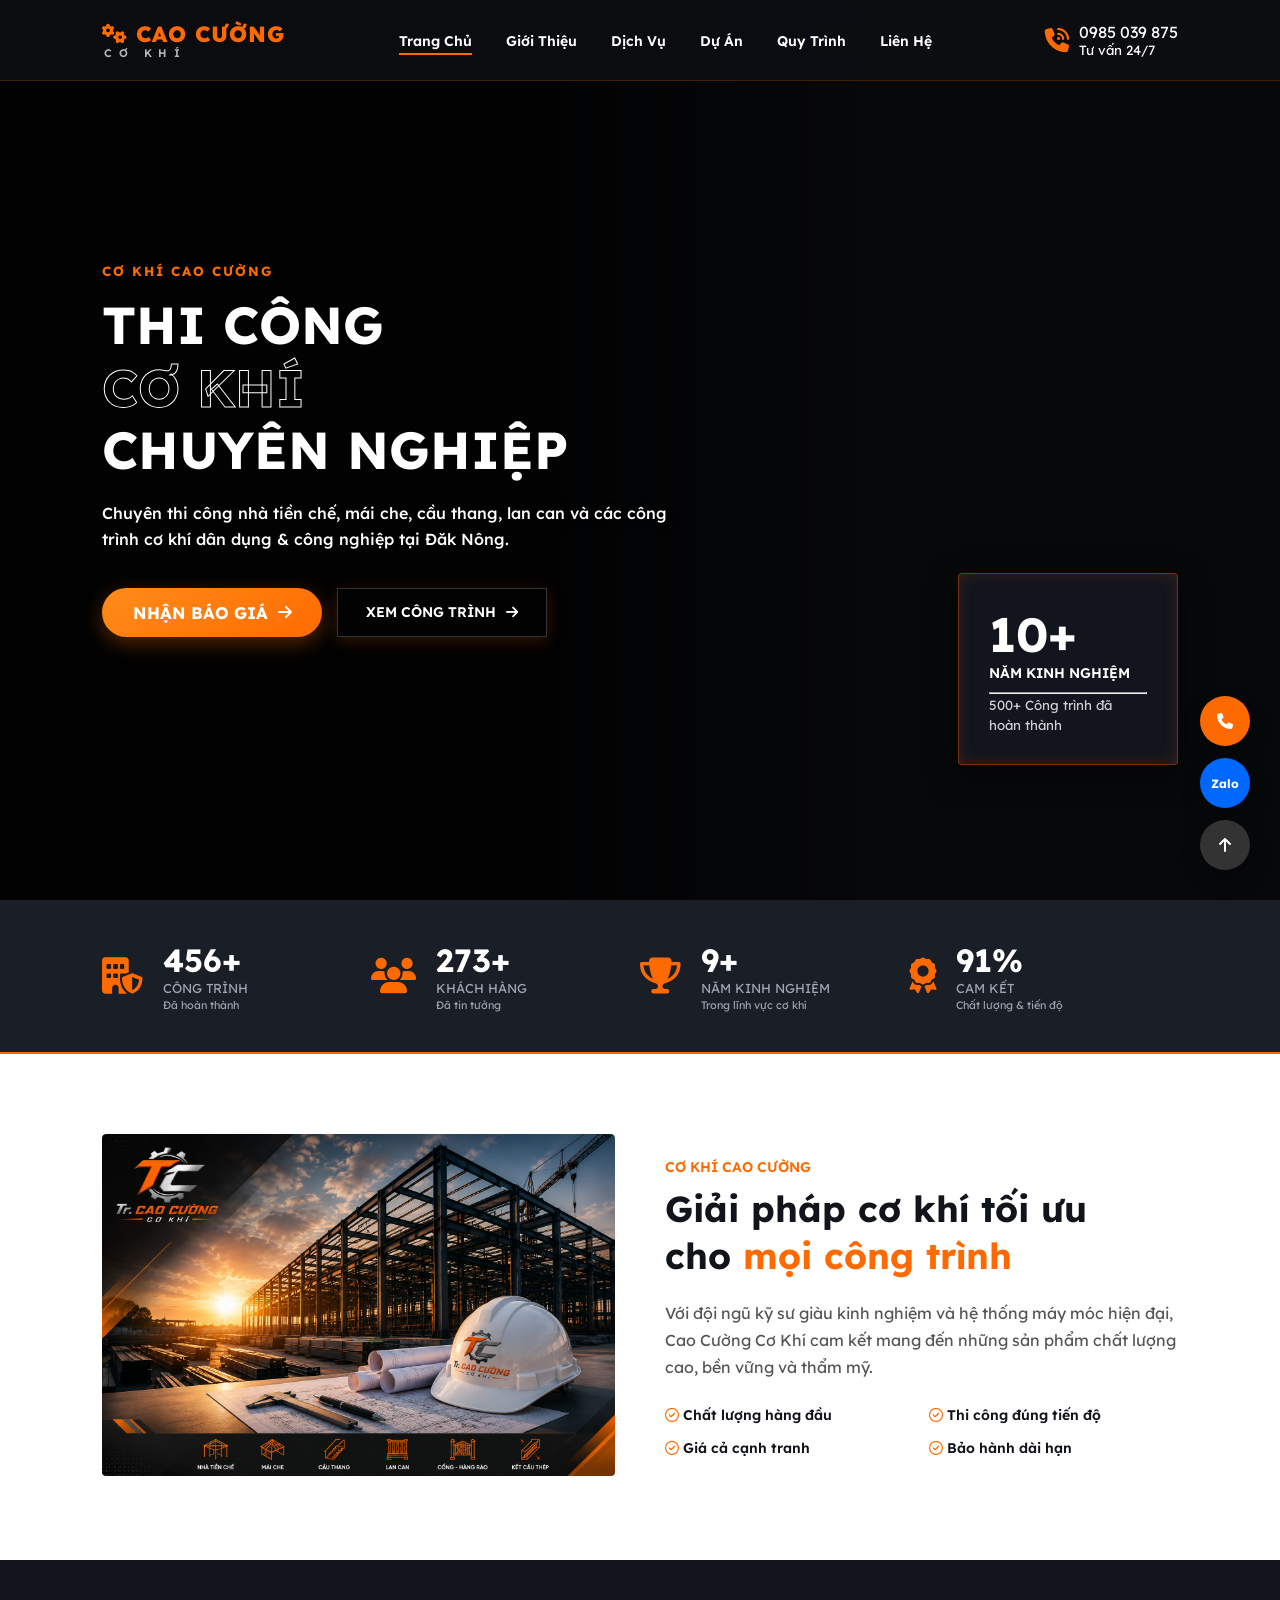
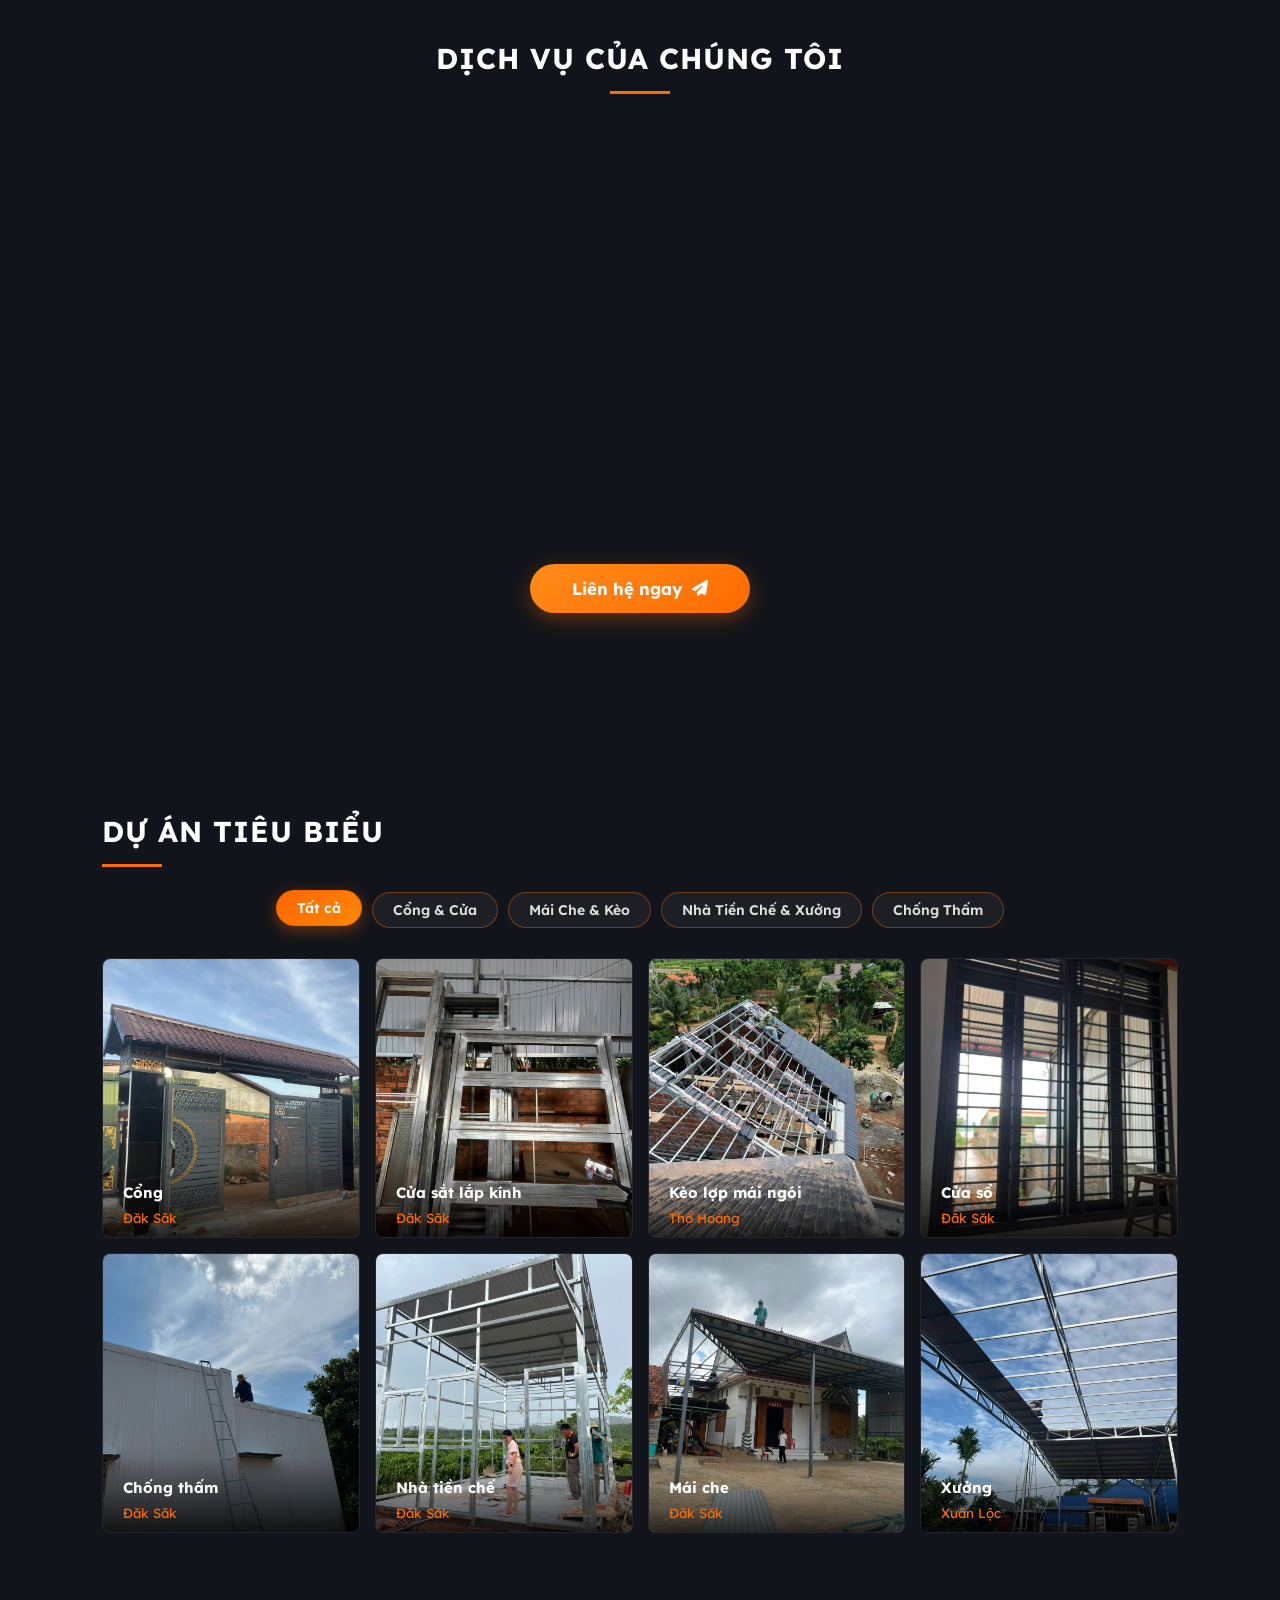
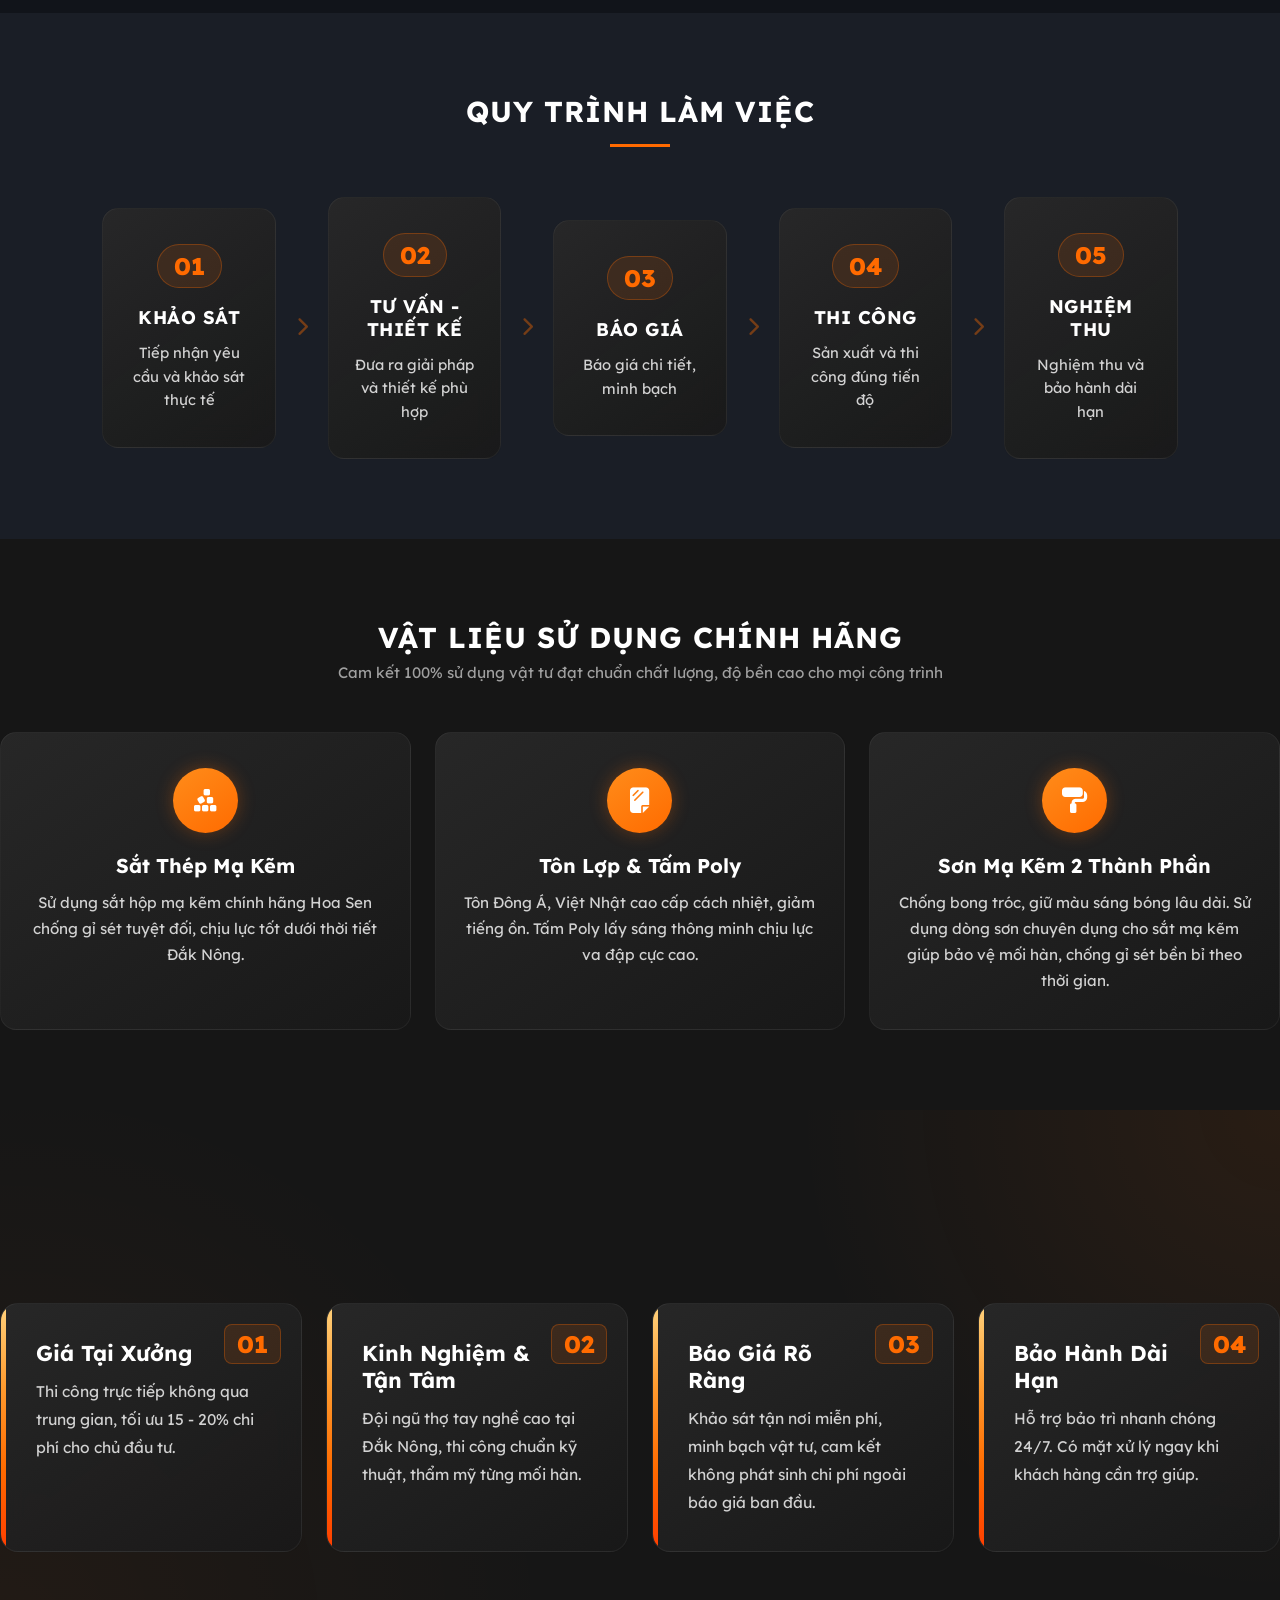
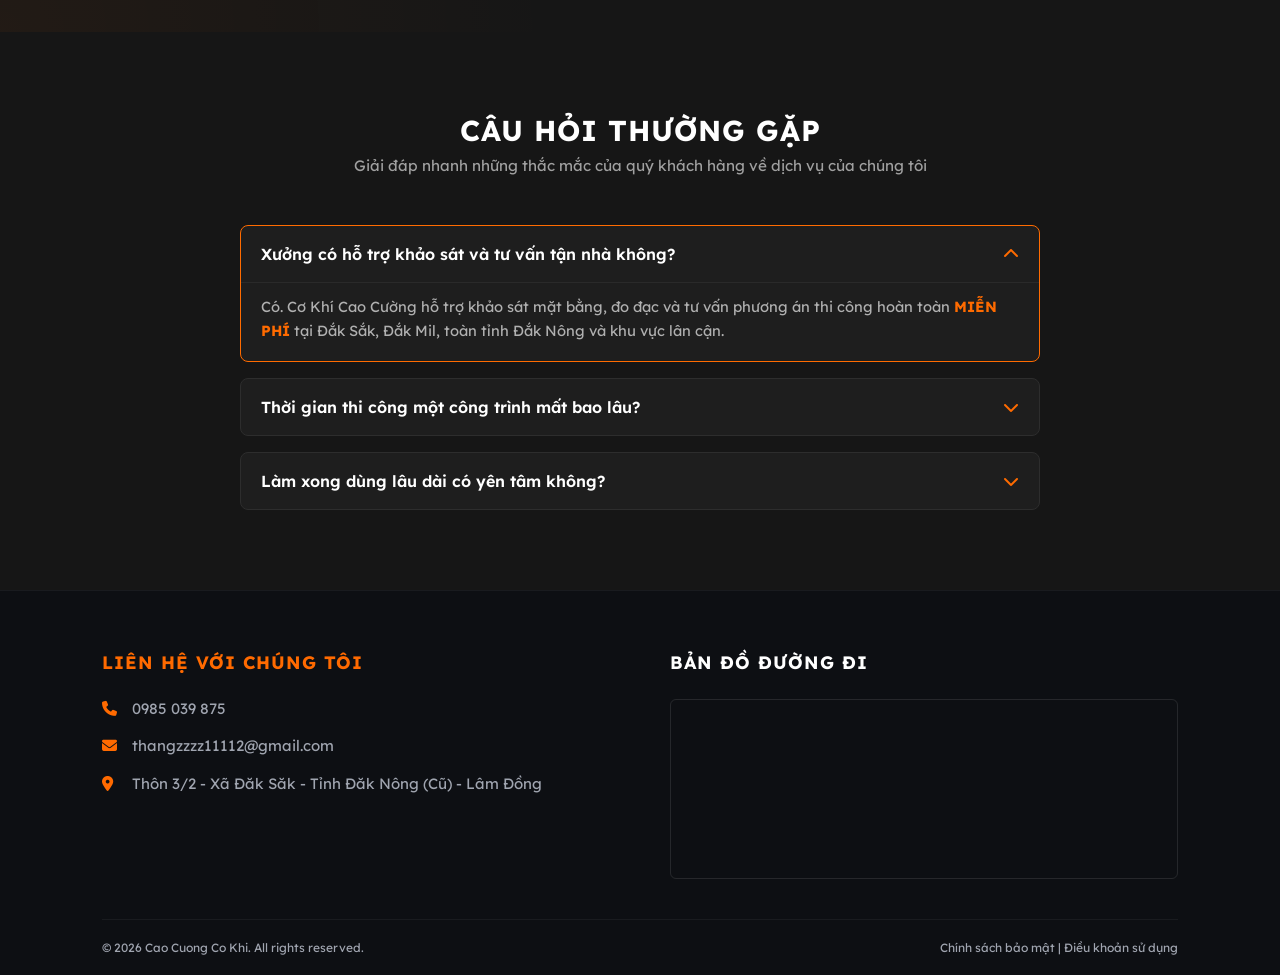
==== commit e428b1b4: "Add files via upload" ====
--- a/index.html
+++ b/index.html
@@ -21,6 +21,7 @@
     <meta property="og:title" content="Cơ Khí Cao Cường | Thi Công Nhà Tiền Chế, Mái Che, Cầu Thang Đắk Nông">
     <meta property="og:description" content="Cơ Khí Cao Cường chuyên thi công nhà tiền chế, cầu thang sắt, cửa sắt, mái che, hàng rào tại Đắk Nông. Báo giá nhanh - Hotline 0985 039 875.">
     <meta property="og:image" content="https://caothienxstyle.github.io/cao-cuong-co-khi/images/giai_phap_2.png">
+    <meta property="og:image:secure_url" content="https://caothienxstyle.github.io/cao-cuong-co-khi/images/giai_phap_2.png">
     <meta property="og:image:alt" content="Thi công Cơ Khí Cao Cường Đắk Nông">
     <meta property="og:image:width" content="1200">
     <meta property="og:image:height" content="1200">
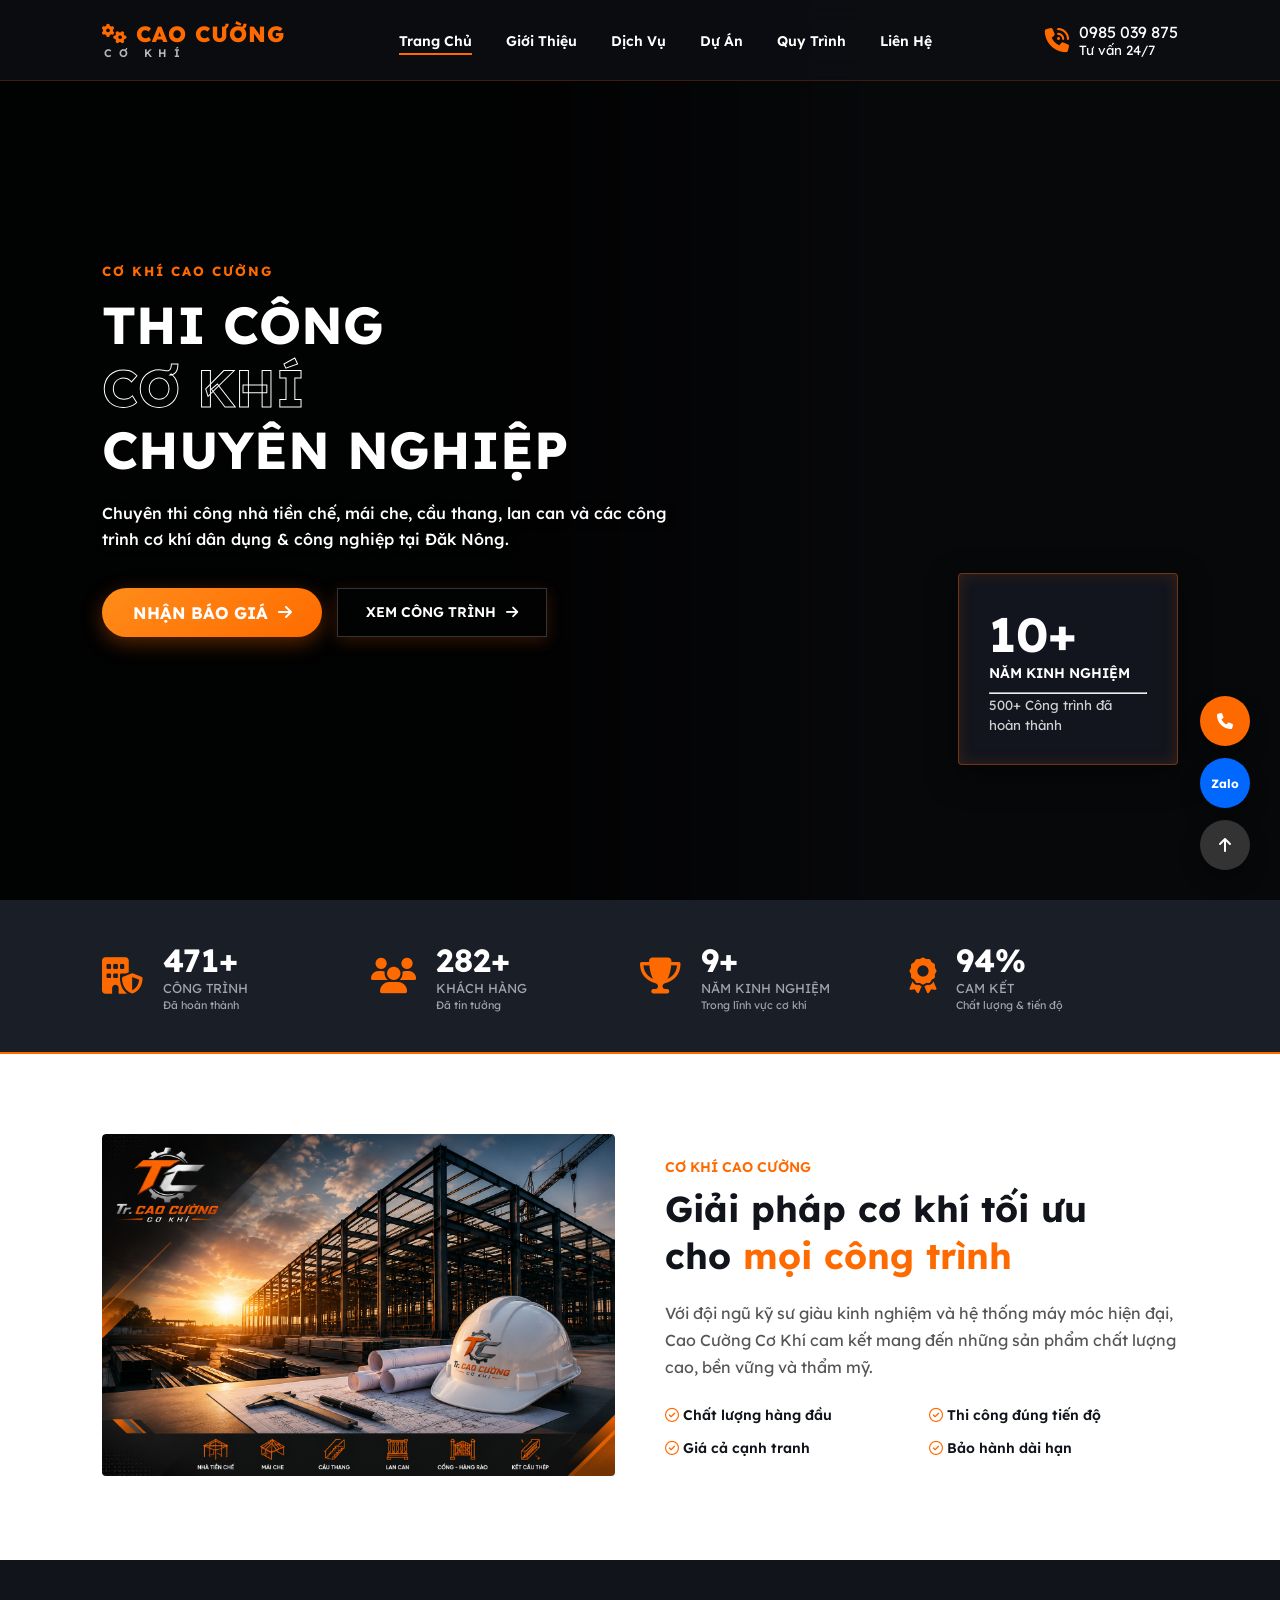
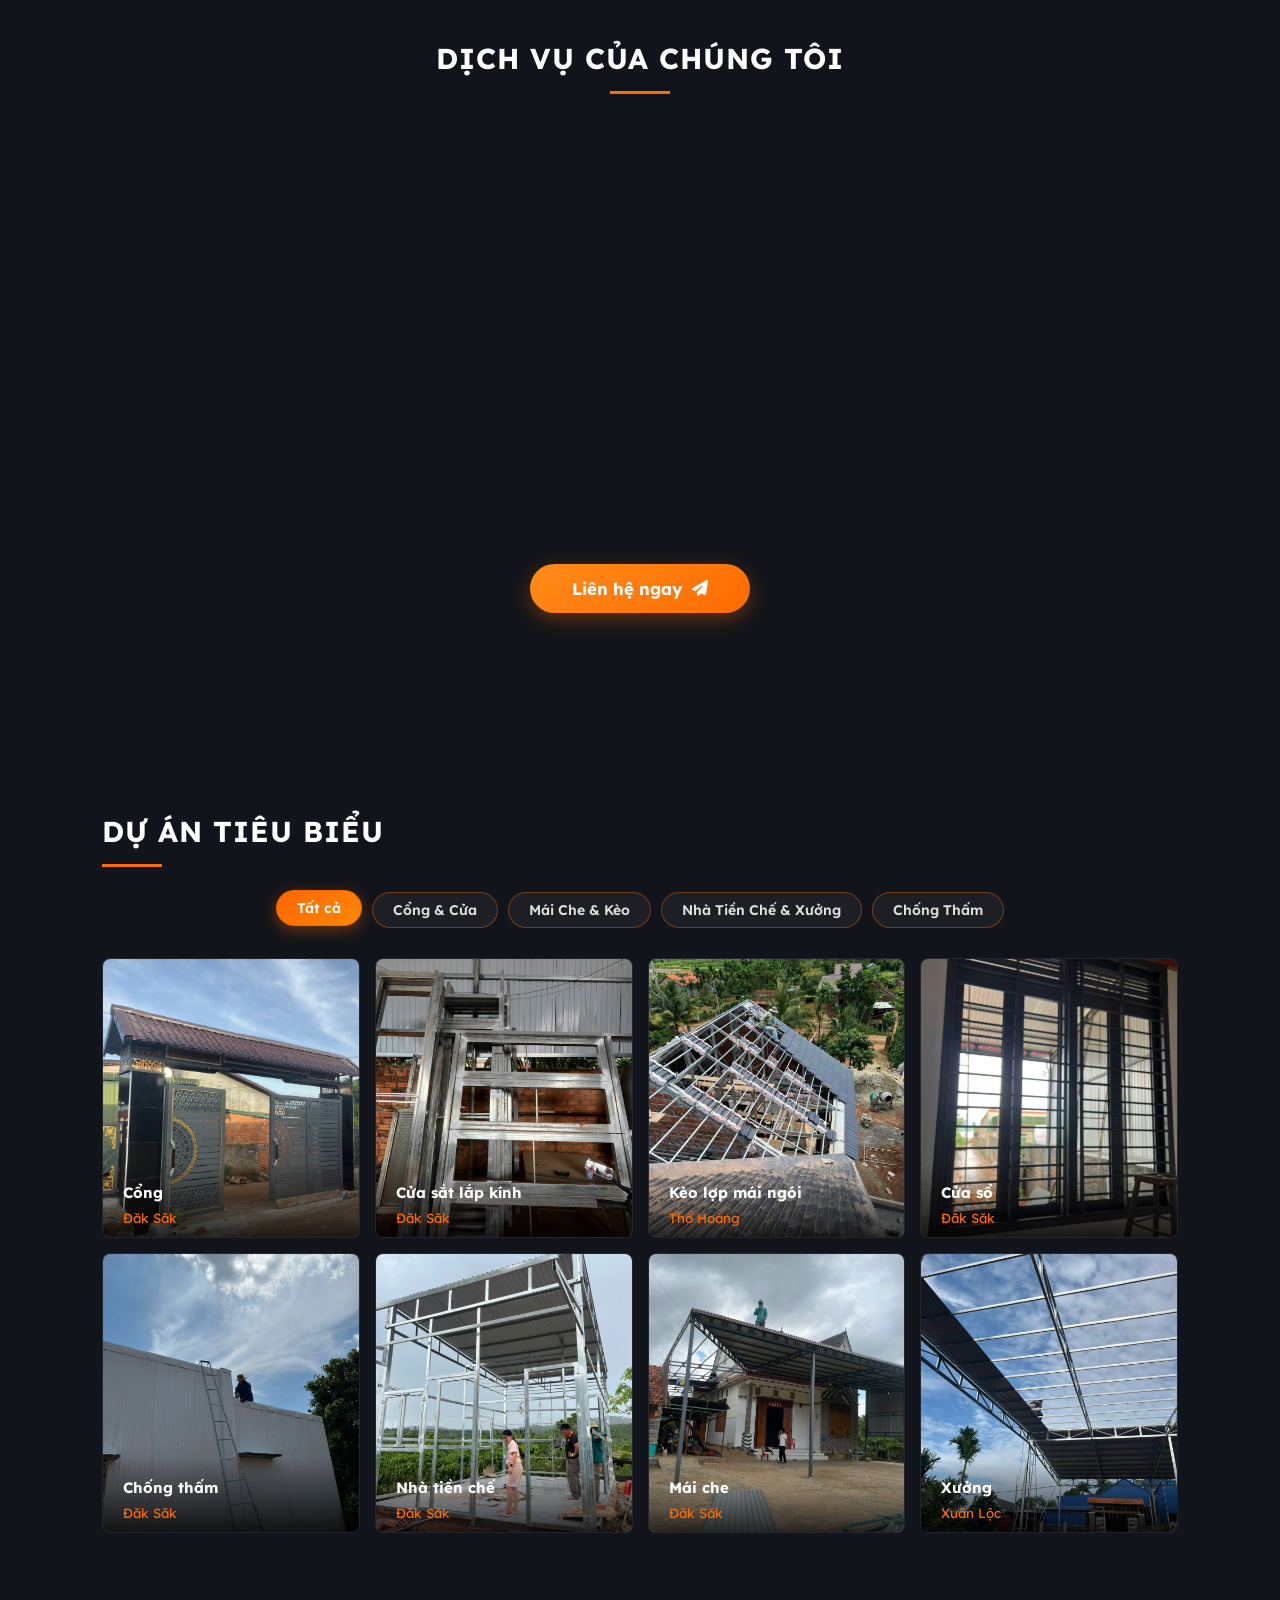
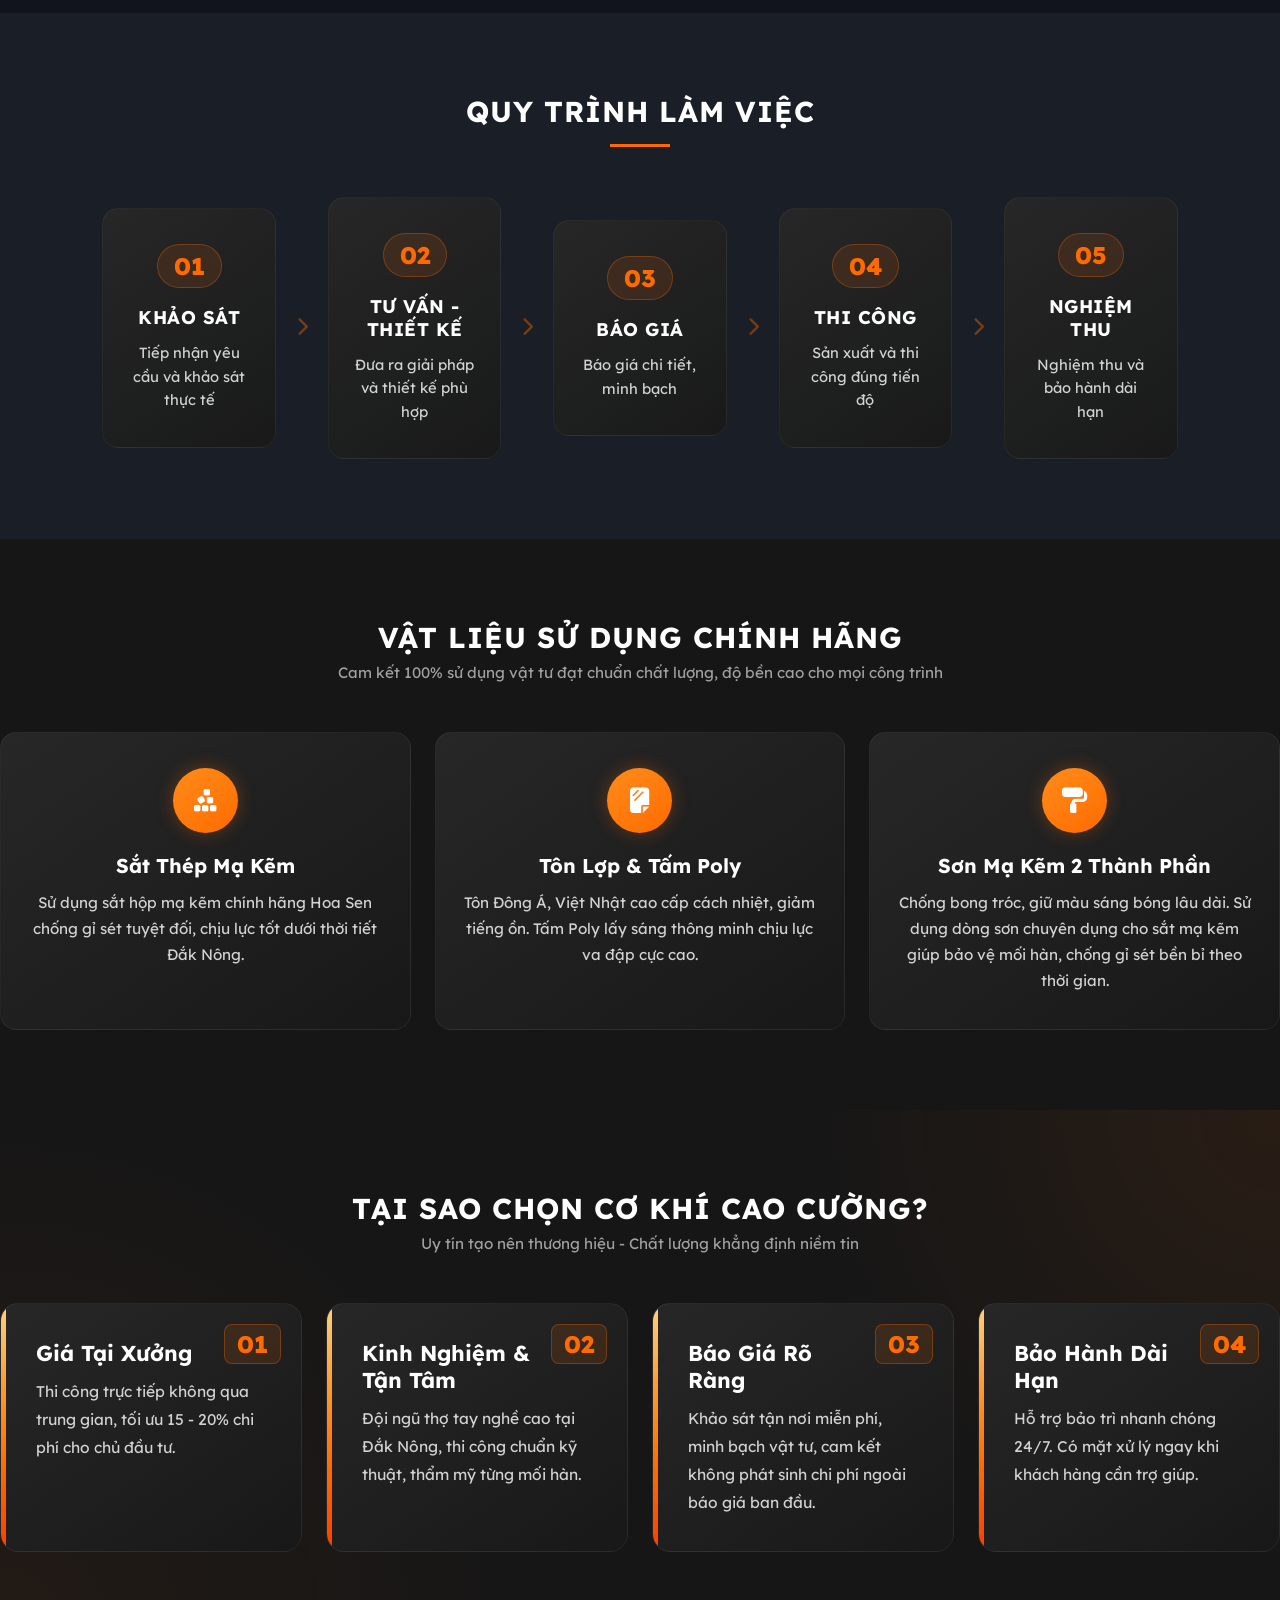
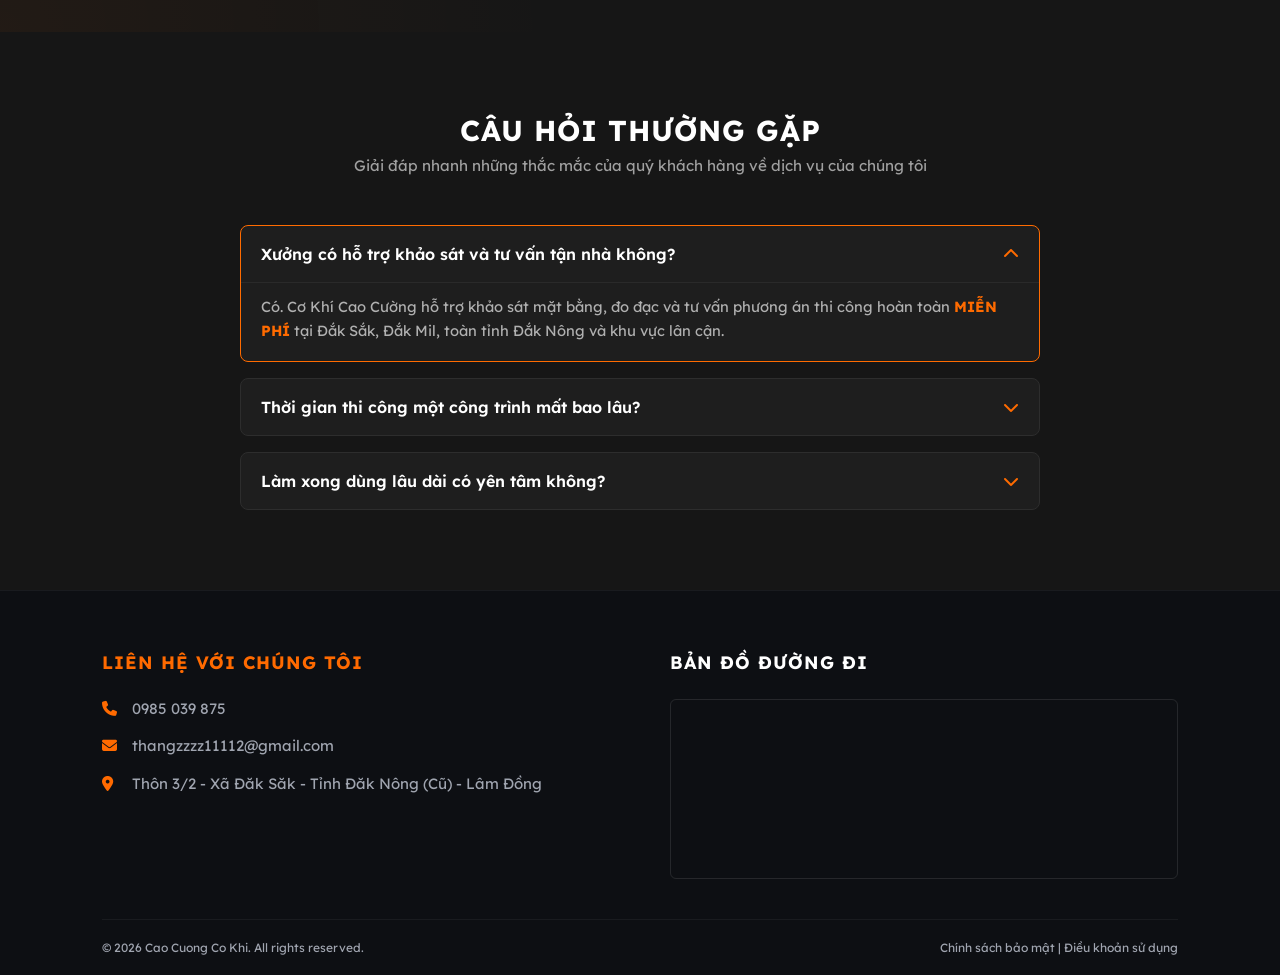
==== commit d7dd094b: "Update index.html" ====
--- a/index.html
+++ b/index.html
@@ -59,7 +59,7 @@
         "aggregateRating": {
             "@type": "AggregateRating",
             "ratingValue": "5.0",
-            "reviewCount": "5"
+            "reviewCount": "187"
         },
       "sameAs": [
         "https://zalo.me/0985039875"
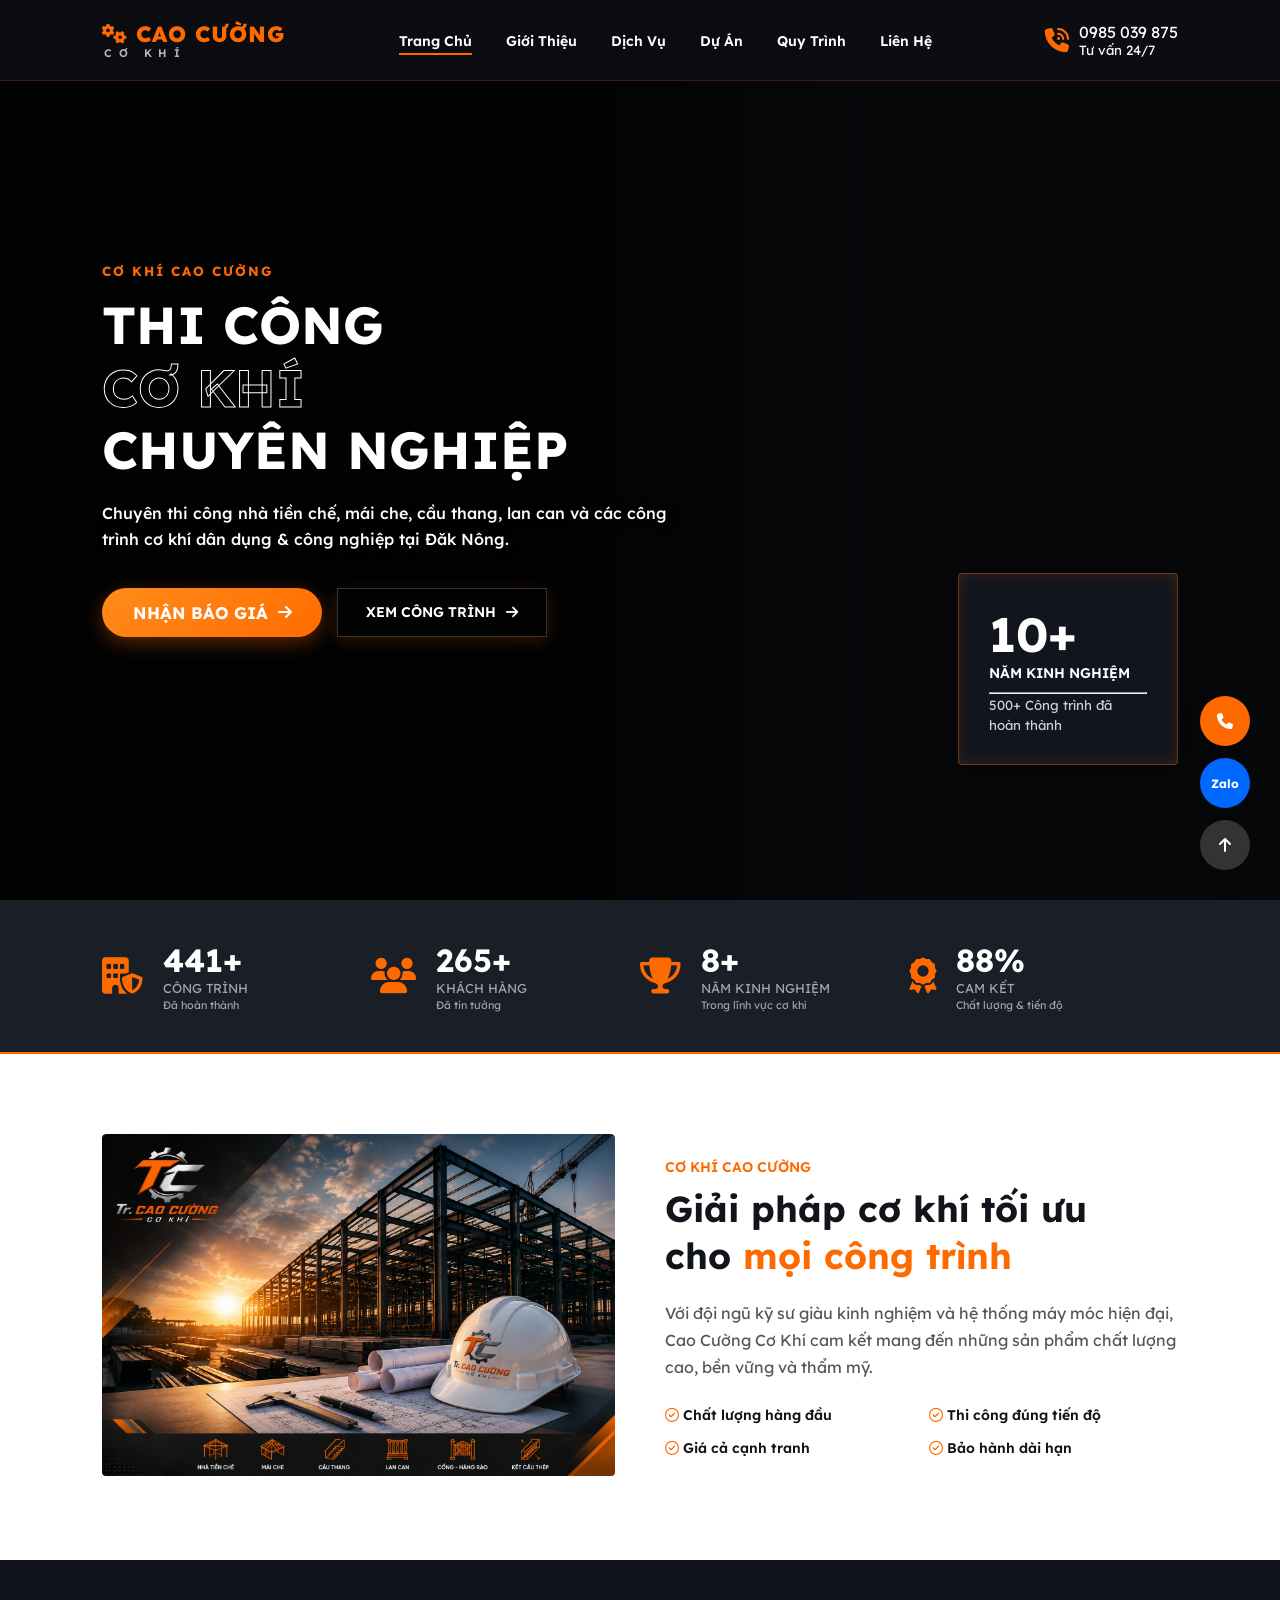
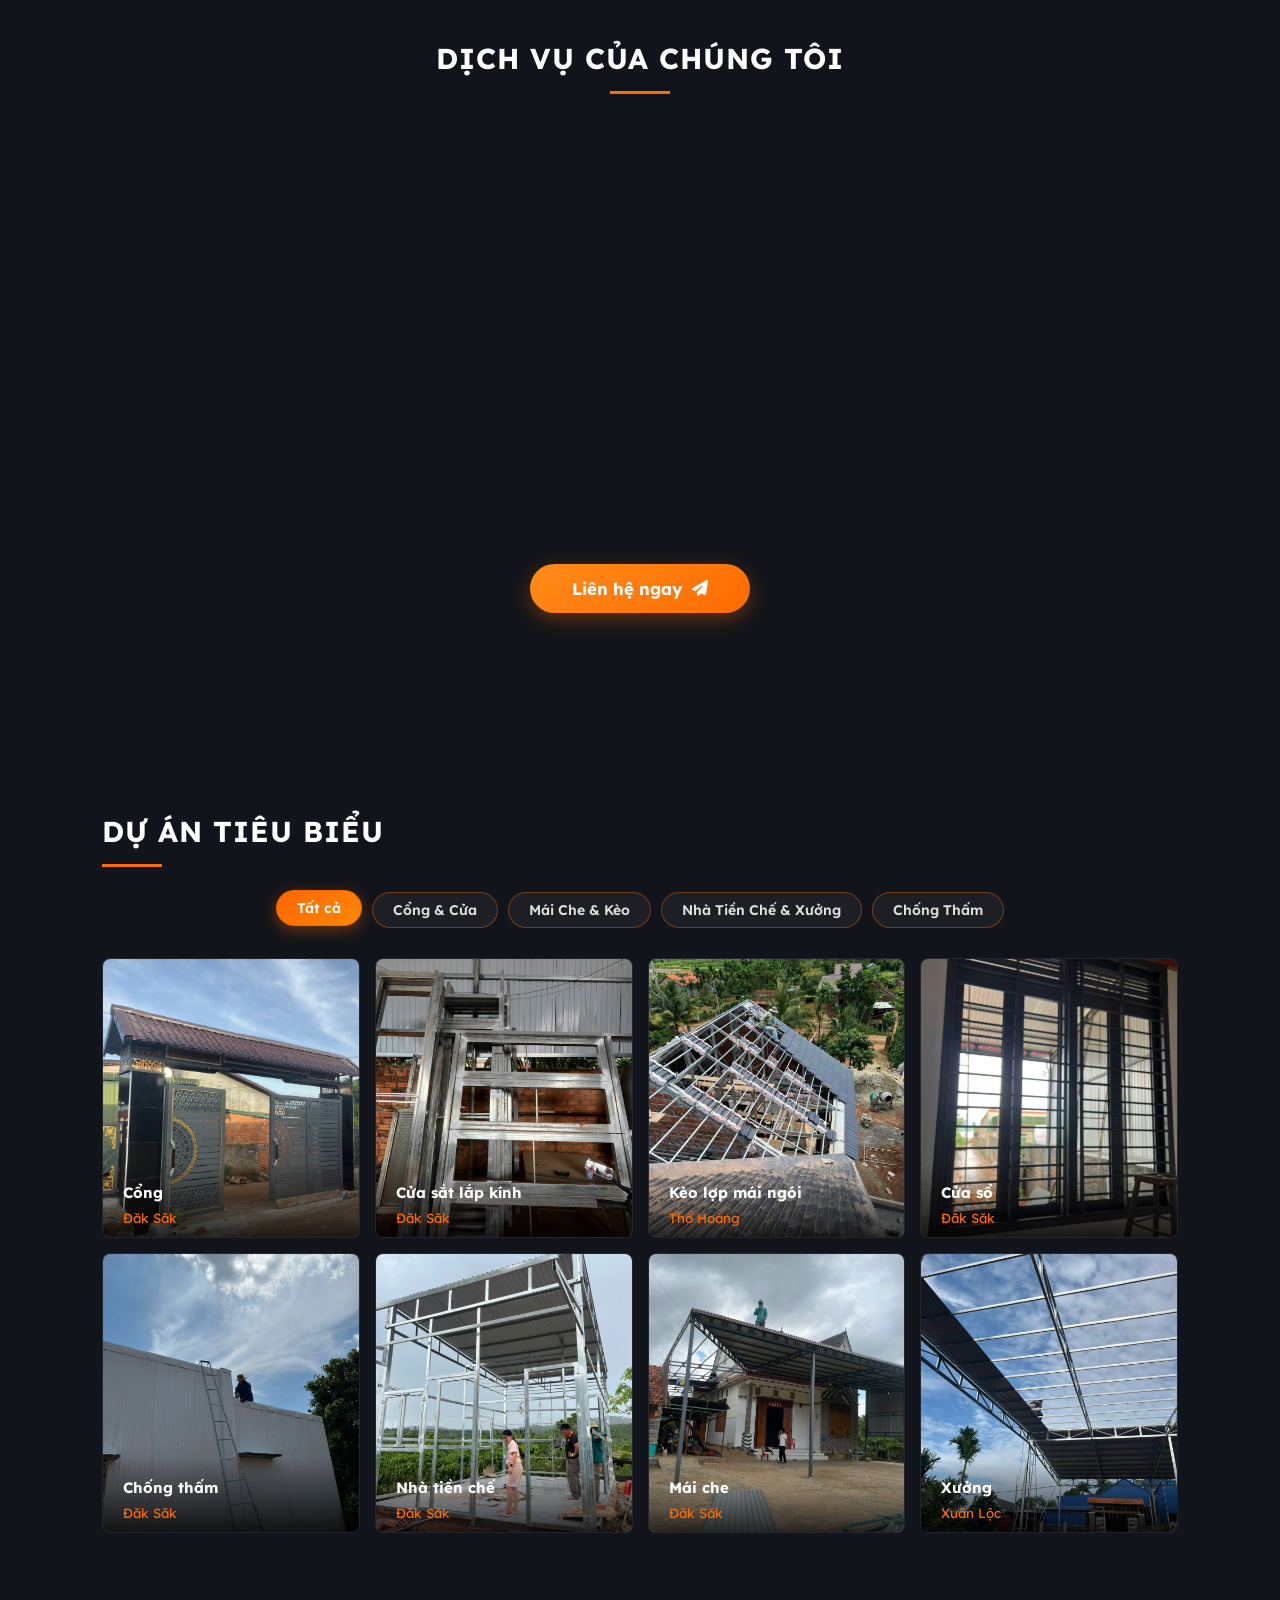
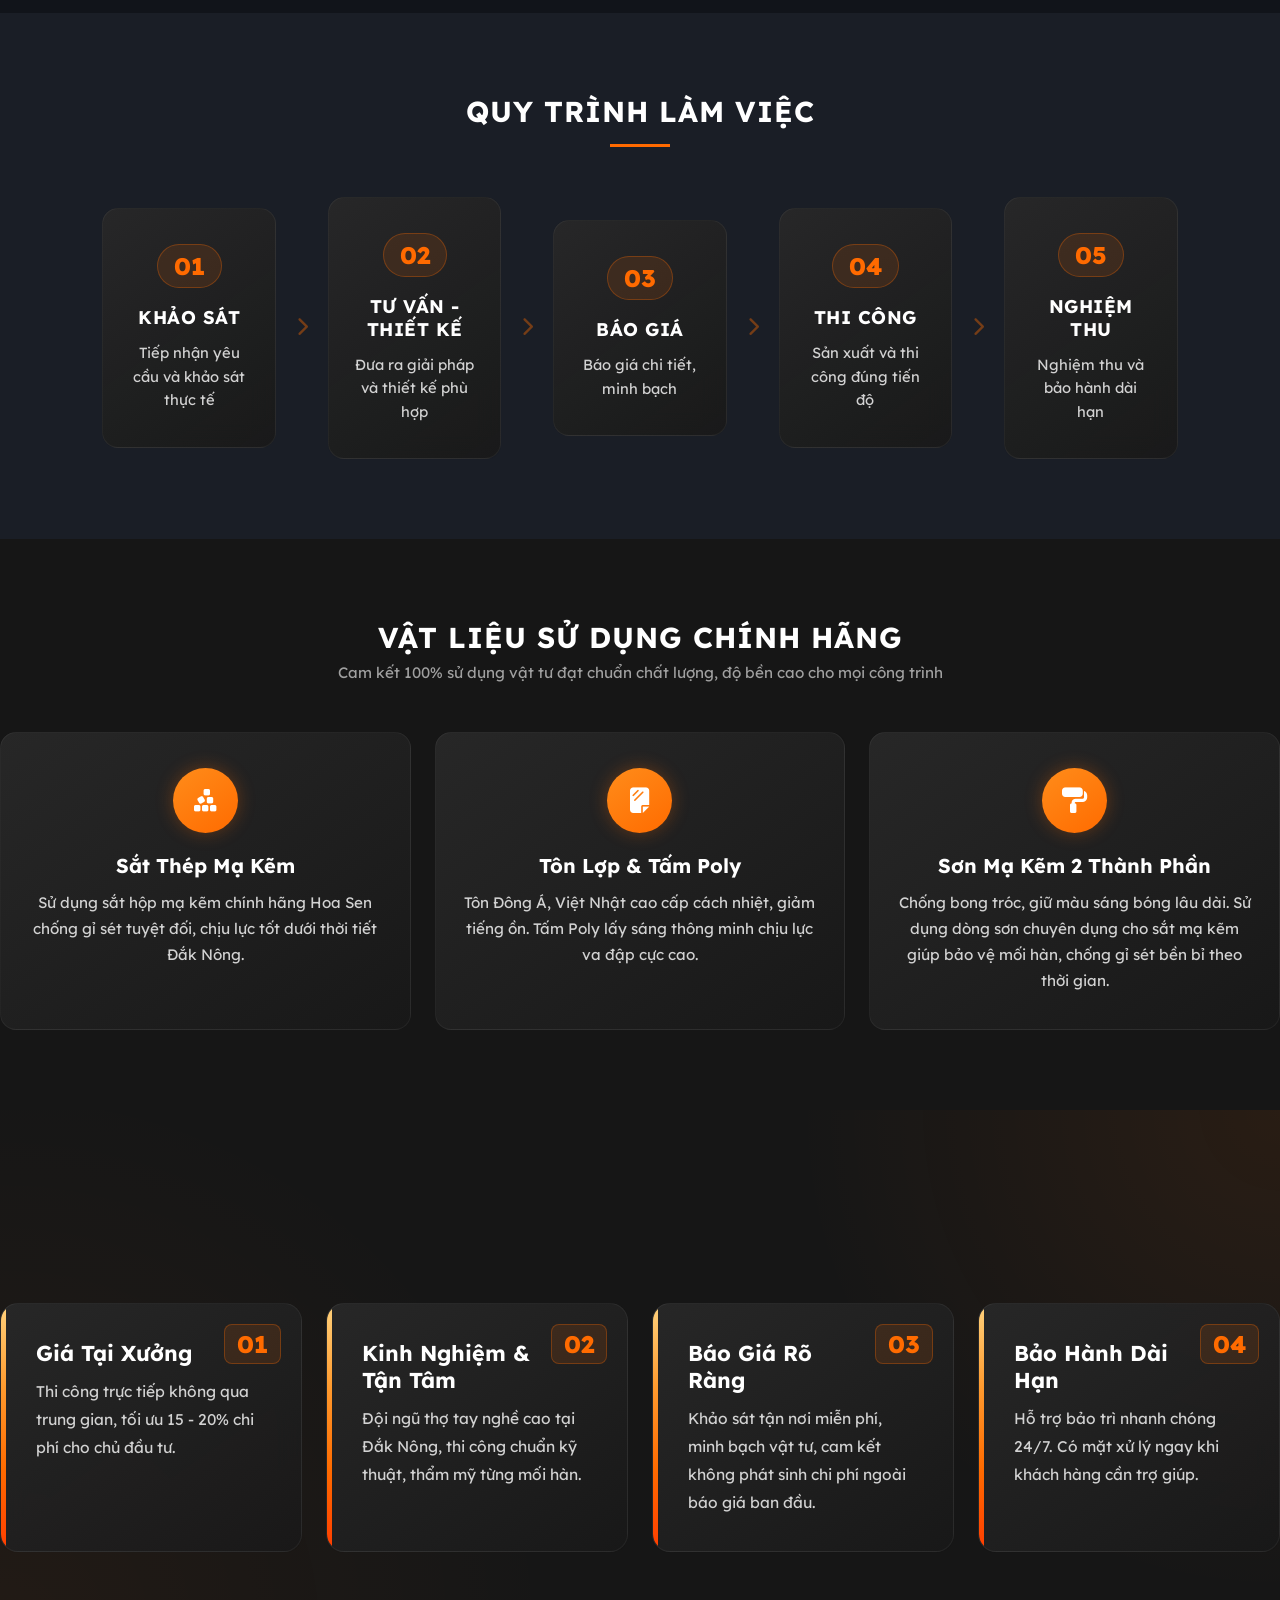
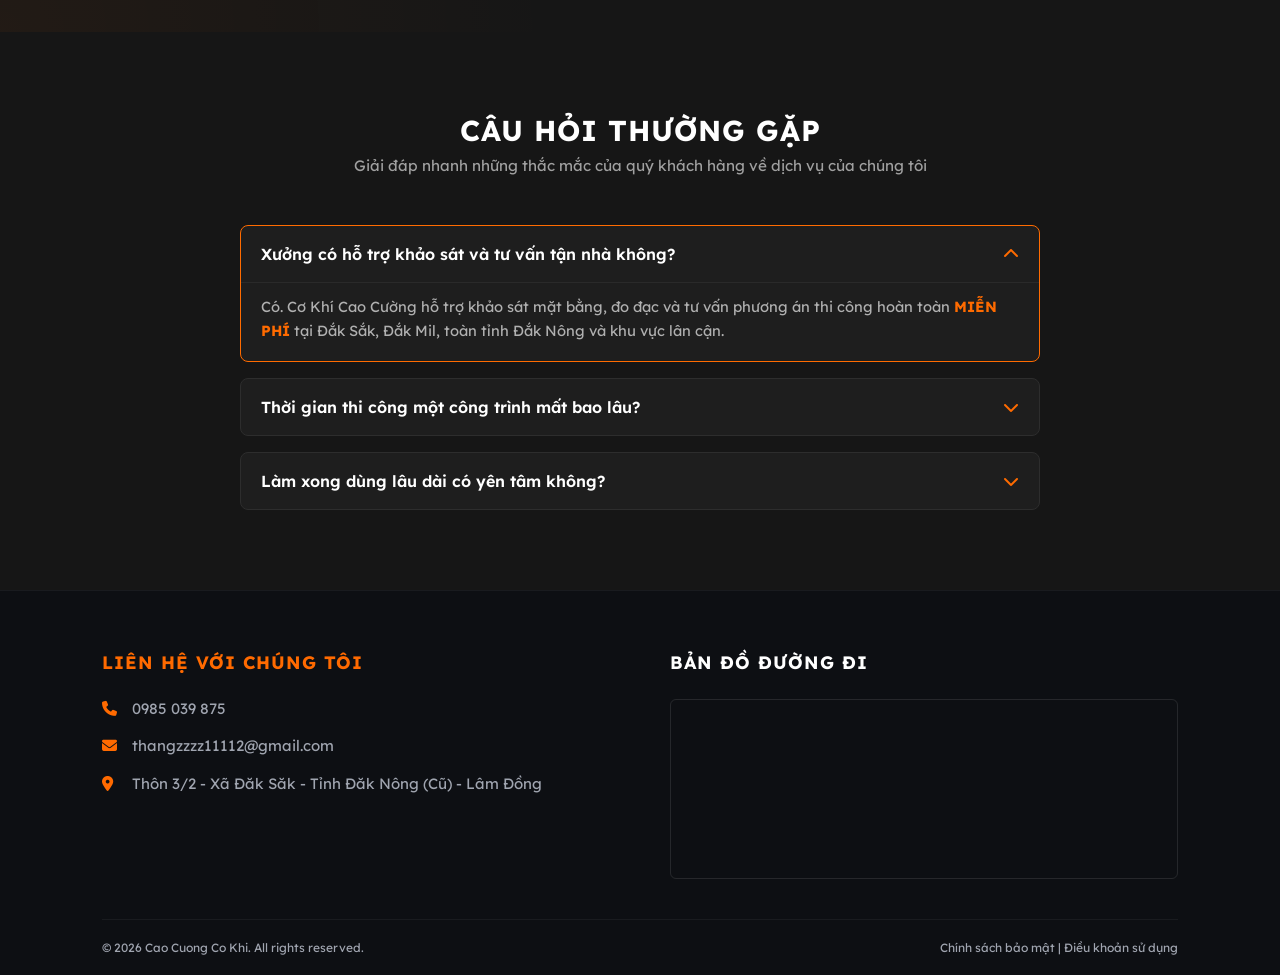
==== commit a5475fcd: "Update index.html" ====
--- a/index.html
+++ b/index.html
@@ -5,34 +5,37 @@
     <meta name="viewport" content="width=device-width, initial-scale=1.0">
 
     <meta name="theme-color" content="#ff6b00">
-    <link rel="apple-touch-icon" href="images/logo_icon.png">
-    <link rel="icon" type="image/png" href="images/logo_icon.png">
+    
+    <link rel="apple-touch-icon" href="https://caothienxstyle.github.io/cao-cuong-co-khi/images/logo_icon.png">
+    <link rel="icon" type="image/png" href="https://caothienxstyle.github.io/cao-cuong-co-khi/images/logo_icon.png">
+    <link rel="shortcut icon" href="https://caothienxstyle.github.io/cao-cuong-co-khi/images/logo_icon.png">
 
     <title>Cơ Khí Cao Cường | Thi Công Nhà Tiền Chế, Mái Che, Cầu Thang Đắk Nông</title>
     <meta name="description" content="Cơ Khí Cao Cường chuyên thi công nhà tiền chế, cầu thang sắt, cửa sắt, mái che, hàng rào tại Đắk Nông. Báo giá nhanh - Hotline 0985 039 875.">
     <meta name="robots" content="index, follow">
     <meta name="author" content="Cơ Khí Cao Cường">
     <link rel="canonical" href="https://caothienxstyle.github.io/cao-cuong-co-khi/">
-
+    
+    <meta name="image" content="https://caothienxstyle.github.io/cao-cuong-co-khi/images/giao_dien.jpg">
     <meta property="og:type" content="website">
     <meta property="og:locale" content="vi_VN">
     <meta property="og:site_name" content="Cơ Khí Cao Cường">
     <meta property="og:url" content="https://caothienxstyle.github.io/cao-cuong-co-khi/">
     <meta property="og:title" content="Cơ Khí Cao Cường | Thi Công Nhà Tiền Chế, Mái Che, Cầu Thang Đắk Nông">
     <meta property="og:description" content="Cơ Khí Cao Cường chuyên thi công nhà tiền chế, cầu thang sắt, cửa sắt, mái che, hàng rào tại Đắk Nông. Báo giá nhanh - Hotline 0985 039 875.">
-    <meta property="og:image" content="https://caothienxstyle.github.io/cao-cuong-co-khi/images/giai_phap_2.png">
-    <meta property="og:image:secure_url" content="https://caothienxstyle.github.io/cao-cuong-co-khi/images/giai_phap_2.png">
+    <meta property="og:image" content="https://caothienxstyle.github.io/cao-cuong-co-khi/images/giao_dien.jpg">
+    <meta property="og:image:secure_url" content="https://caothienxstyle.github.io/cao-cuong-co-khi/images/giao_dien.jpg">
     <meta property="og:image:alt" content="Thi công Cơ Khí Cao Cường Đắk Nông">
     <meta property="og:image:width" content="1200">
-    <meta property="og:image:height" content="1200">
-
+    <meta property="og:image:height" content="630">
+    
     <script type="application/ld+json">
     {
       "@context": "https://schema.org",
       "@type": "HomeAndConstructionBusiness",
       "name": "Cơ Khí Cao Cường",
       "alternateName": ["Cao Cường Cơ Khí", "Co Khi Cao Cuong"],
-      "image": "https://caothienxstyle.github.io/cao-cuong-co-khi/images/giai_phap_2.png",
+      "image": "https://caothienxstyle.github.io/cao-cuong-co-khi/images/giao_dien.jpg",
       "logo": "https://caothienxstyle.github.io/cao-cuong-co-khi/images/logo_icon.png",
       "@id": "https://caothienxstyle.github.io/cao-cuong-co-khi/",
       "url": "https://caothienxstyle.github.io/cao-cuong-co-khi/",
@@ -56,11 +59,11 @@
         "name": "Đắk Nông"
       },
       "hasMap": "https://maps.google.com/?q=CMG9%2BG3M,+%C4%90%E1%BA%AFk+S%E1%BA%AFk,+%C4%90%E1%BA%AFk+N%C3%B4ng",
-        "aggregateRating": {
-            "@type": "AggregateRating",
-            "ratingValue": "5.0",
-            "reviewCount": "187"
-        },
+      "aggregateRating": {
+        "@type": "AggregateRating",
+        "ratingValue": "5.0",
+        "reviewCount": "187"
+      },
       "sameAs": [
         "https://zalo.me/0985039875"
       ],
@@ -79,9 +82,9 @@
       }
     }
     </script>
+
     <link rel="preconnect" href="https://fonts.googleapis.com">
     <link rel="preconnect" href="https://fonts.gstatic.com" crossorigin>
-
     <link href="https://fonts.googleapis.com/css2?family=Lexend:wght@300;400;600;700&display=swap" rel="stylesheet">
     <link rel="stylesheet" href="https://cdnjs.cloudflare.com/ajax/libs/font-awesome/6.4.0/css/all.min.css">
     <link rel="stylesheet" href="https://unpkg.com/aos@2.3.1/dist/aos.css">
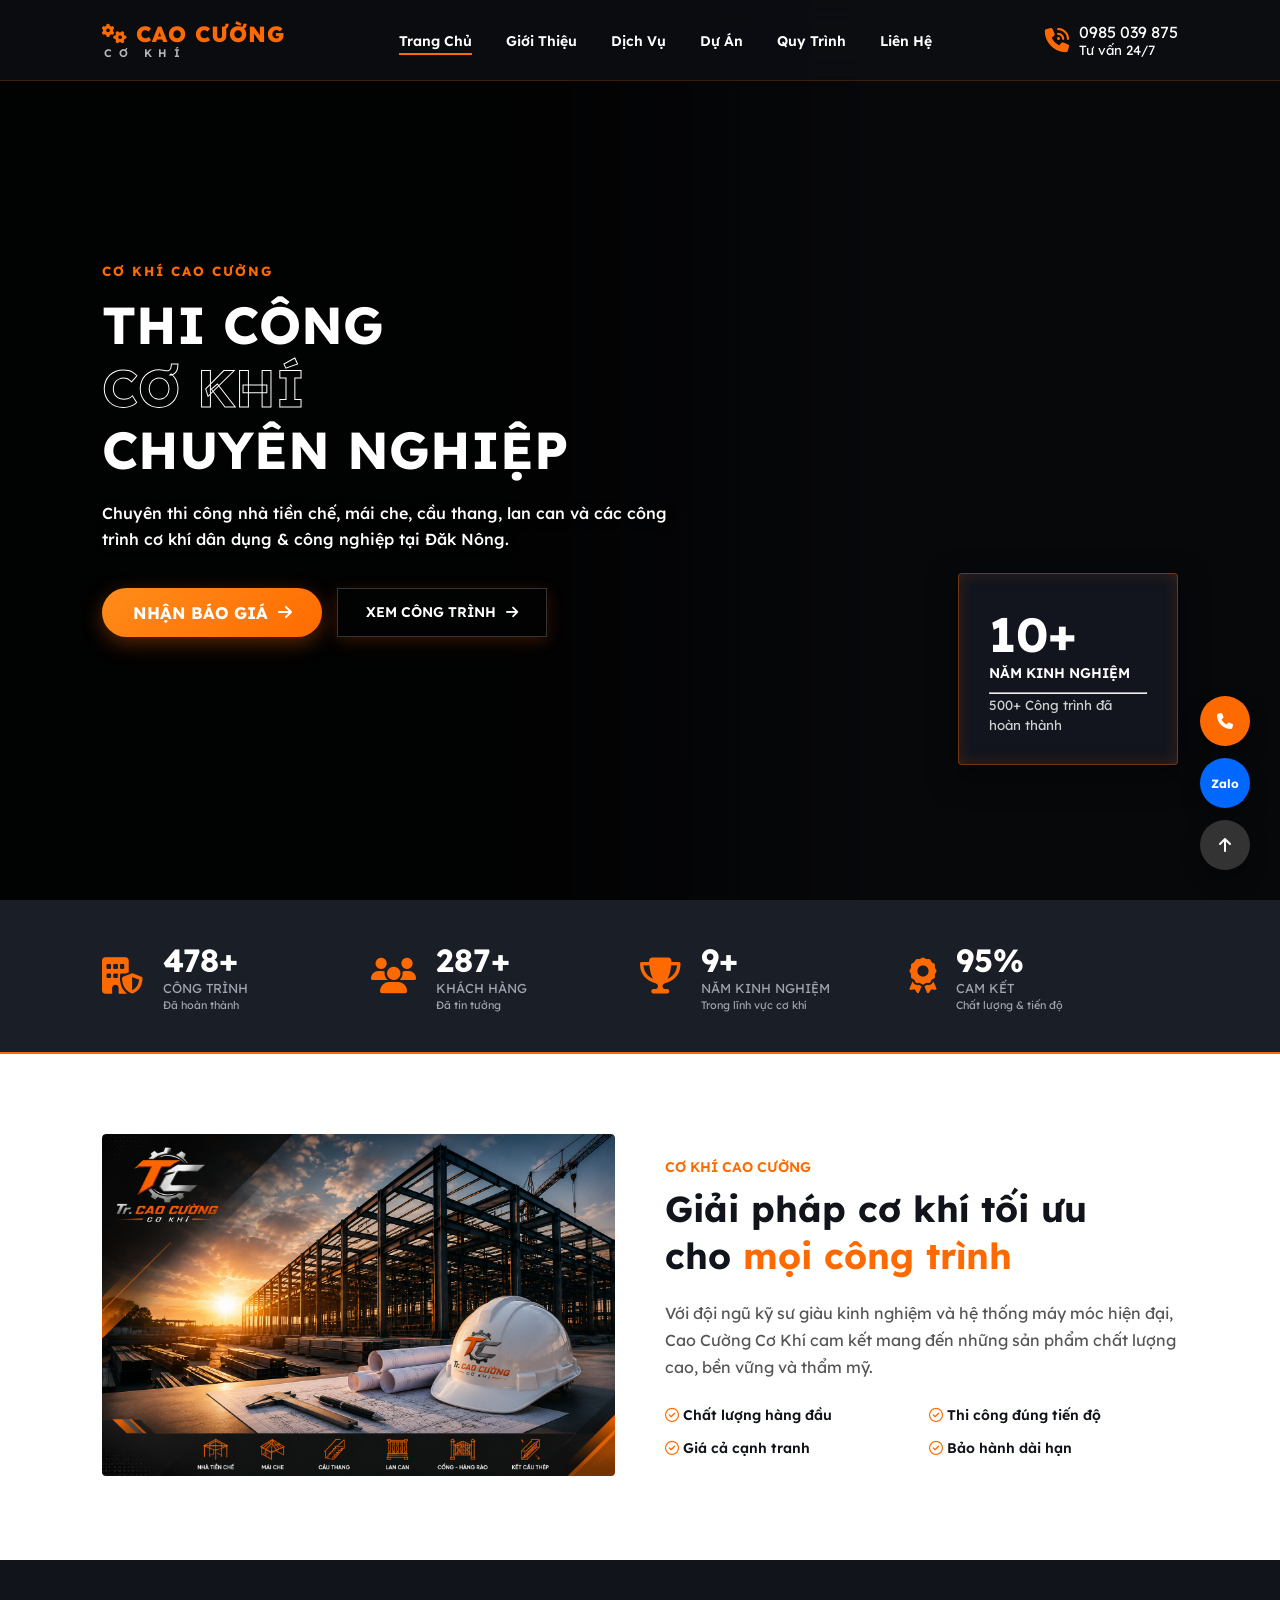
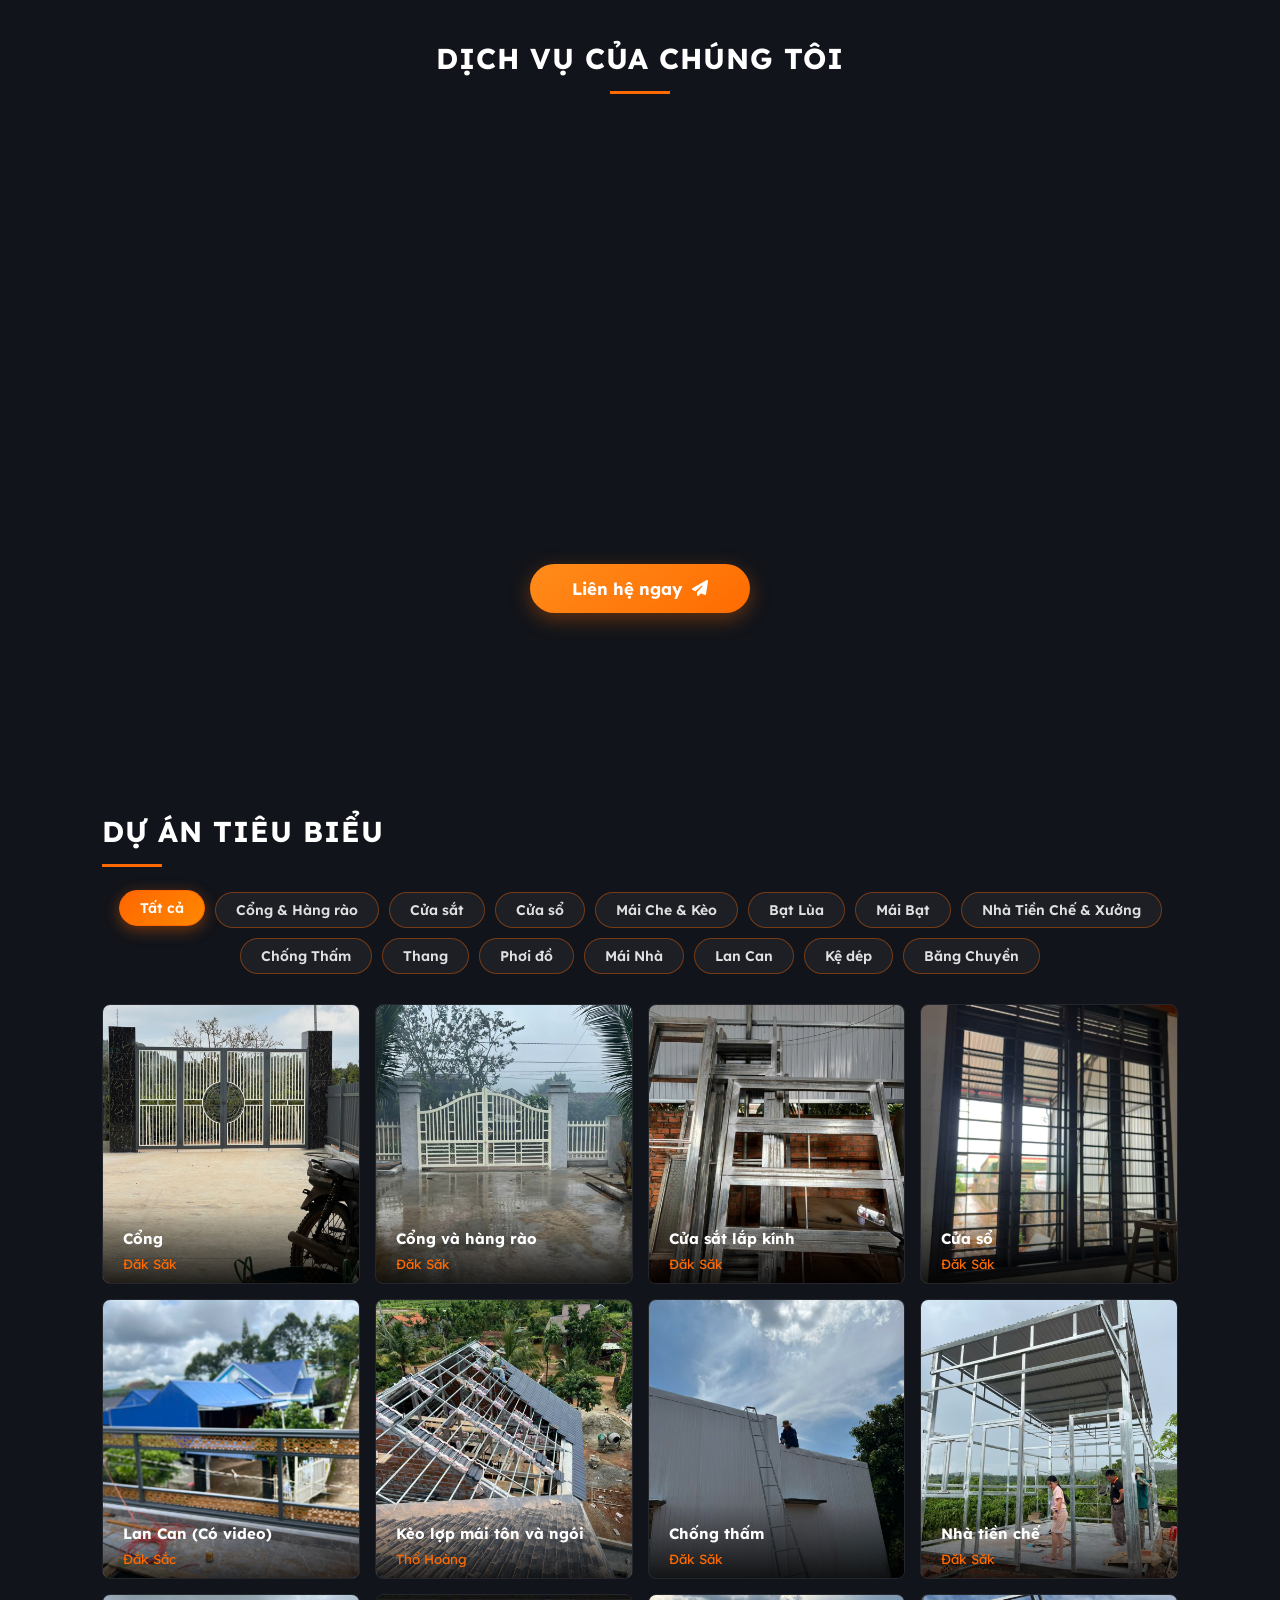
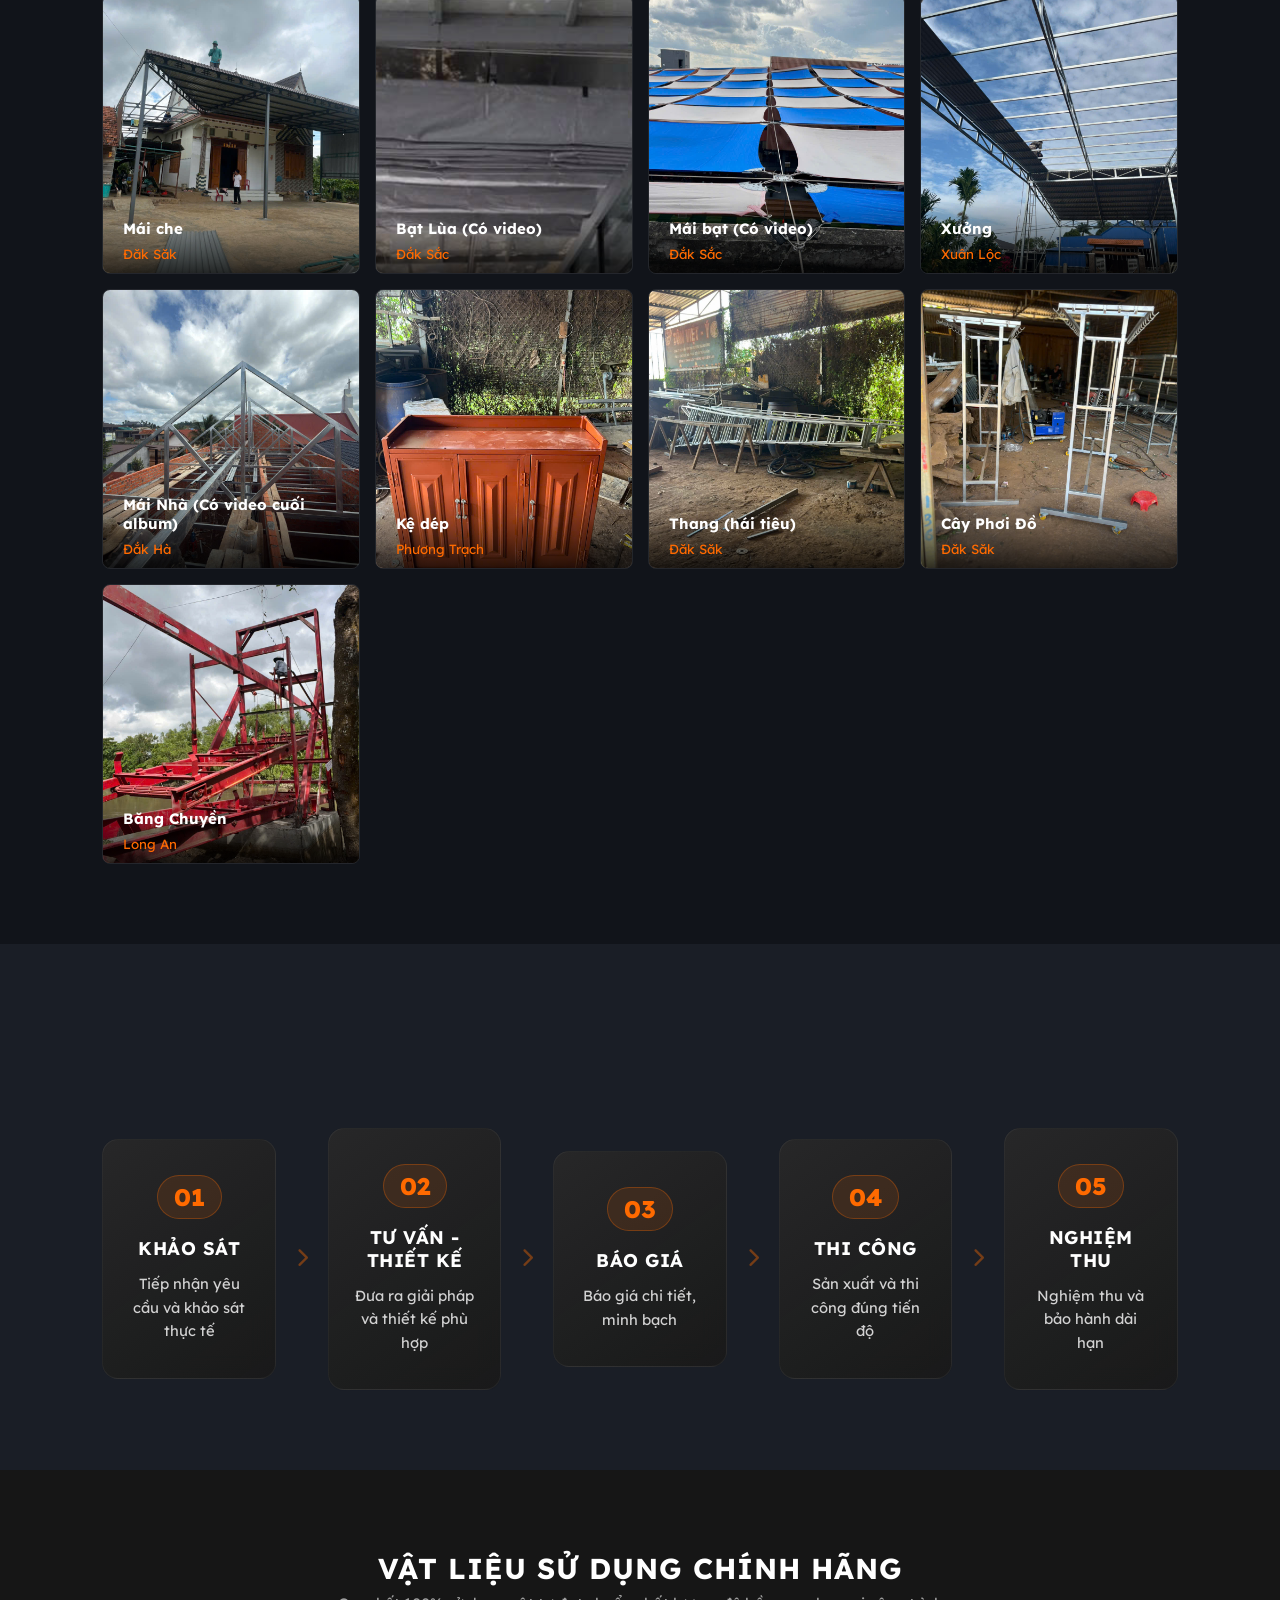
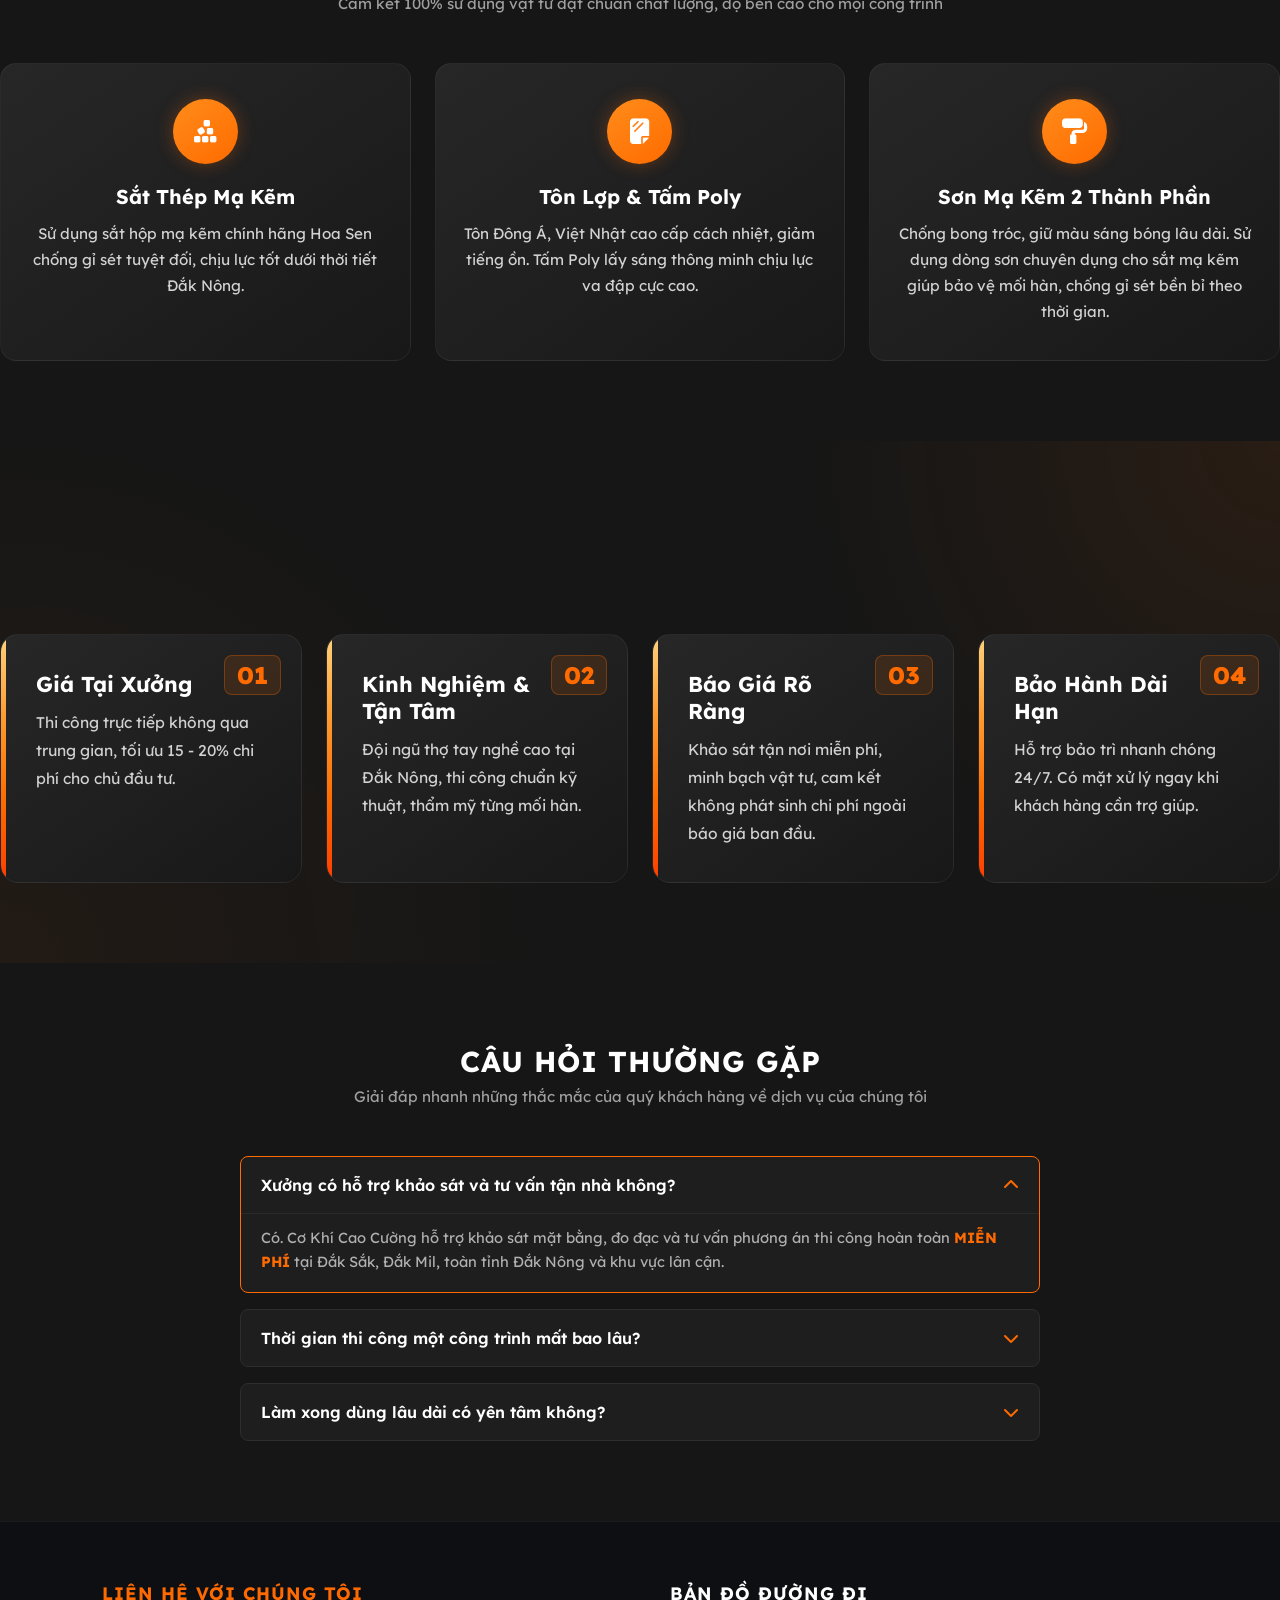
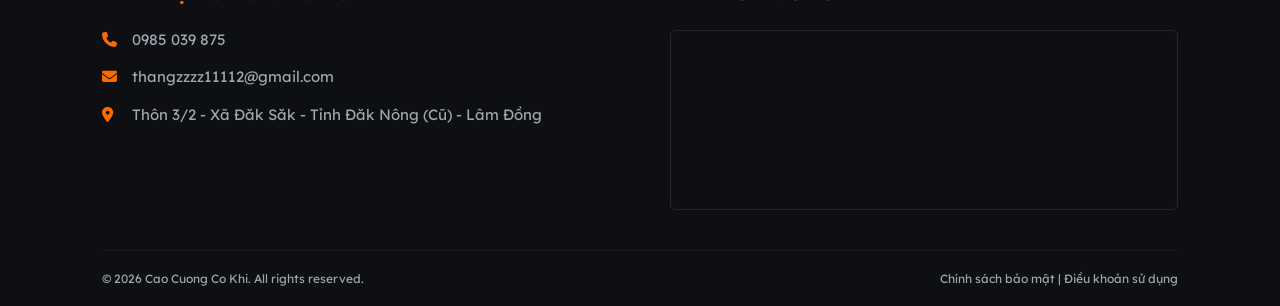
==== commit 7e0bfae5: "Cập nhật video mái nhà và album ảnh" ====
--- a/index.html
+++ b/index.html
@@ -1,1050 +1,1219 @@
-<!DOCTYPE html>
-<html lang="vi">
-<head>
-    <meta charset="UTF-8">
-    <meta name="viewport" content="width=device-width, initial-scale=1.0">
-
-    <meta name="theme-color" content="#ff6b00">
-    
-    <link rel="apple-touch-icon" href="https://caothienxstyle.github.io/cao-cuong-co-khi/images/logo_icon.png">
-    <link rel="icon" type="image/png" href="https://caothienxstyle.github.io/cao-cuong-co-khi/images/logo_icon.png">
-    <link rel="shortcut icon" href="https://caothienxstyle.github.io/cao-cuong-co-khi/images/logo_icon.png">
-
-    <title>Cơ Khí Cao Cường | Thi Công Nhà Tiền Chế, Mái Che, Cầu Thang Đắk Nông</title>
-    <meta name="description" content="Cơ Khí Cao Cường chuyên thi công nhà tiền chế, cầu thang sắt, cửa sắt, mái che, hàng rào tại Đắk Nông. Báo giá nhanh - Hotline 0985 039 875.">
-    <meta name="robots" content="index, follow">
-    <meta name="author" content="Cơ Khí Cao Cường">
-    <link rel="canonical" href="https://caothienxstyle.github.io/cao-cuong-co-khi/">
-    
-    <meta name="image" content="https://caothienxstyle.github.io/cao-cuong-co-khi/images/giao_dien.jpg">
-    <meta property="og:type" content="website">
-    <meta property="og:locale" content="vi_VN">
-    <meta property="og:site_name" content="Cơ Khí Cao Cường">
-    <meta property="og:url" content="https://caothienxstyle.github.io/cao-cuong-co-khi/">
-    <meta property="og:title" content="Cơ Khí Cao Cường | Thi Công Nhà Tiền Chế, Mái Che, Cầu Thang Đắk Nông">
-    <meta property="og:description" content="Cơ Khí Cao Cường chuyên thi công nhà tiền chế, cầu thang sắt, cửa sắt, mái che, hàng rào tại Đắk Nông. Báo giá nhanh - Hotline 0985 039 875.">
-    <meta property="og:image" content="https://caothienxstyle.github.io/cao-cuong-co-khi/images/giao_dien.jpg">
-    <meta property="og:image:secure_url" content="https://caothienxstyle.github.io/cao-cuong-co-khi/images/giao_dien.jpg">
-    <meta property="og:image:alt" content="Thi công Cơ Khí Cao Cường Đắk Nông">
-    <meta property="og:image:width" content="1200">
-    <meta property="og:image:height" content="630">
-    
-    <script type="application/ld+json">
-    {
-      "@context": "https://schema.org",
-      "@type": "HomeAndConstructionBusiness",
-      "name": "Cơ Khí Cao Cường",
-      "alternateName": ["Cao Cường Cơ Khí", "Co Khi Cao Cuong"],
-      "image": "https://caothienxstyle.github.io/cao-cuong-co-khi/images/giao_dien.jpg",
-      "logo": "https://caothienxstyle.github.io/cao-cuong-co-khi/images/logo_icon.png",
-      "@id": "https://caothienxstyle.github.io/cao-cuong-co-khi/",
-      "url": "https://caothienxstyle.github.io/cao-cuong-co-khi/",
-      "telephone": "0985039875",
-      "email": "thanzzzz11112@gmail.com",
-      "priceRange": "$$",
-      "address": {
-        "@type": "PostalAddress",
-        "streetAddress": "Thôn 3/2",
-        "addressLocality": "Đắk Sắk",
-        "addressRegion": "Đắk Nông",
-        "addressCountry": "VN"
-      },
-      "geo": {
-        "@type": "GeoCoordinates",
-        "latitude": 12.426333,
-        "longitude": 107.6676714
-      },
-      "areaServed": {
-        "@type": "AdministrativeArea",
-        "name": "Đắk Nông"
-      },
-      "hasMap": "https://maps.google.com/?q=CMG9%2BG3M,+%C4%90%E1%BA%AFk+S%E1%BA%AFk,+%C4%90%E1%BA%AFk+N%C3%B4ng",
-      "aggregateRating": {
-        "@type": "AggregateRating",
-        "ratingValue": "5.0",
-        "reviewCount": "187"
-      },
-      "sameAs": [
-        "https://zalo.me/0985039875"
-      ],
-      "contactPoint": {
-        "@type": "ContactPoint",
-        "telephone": "0985039875",
-        "contactType": "customer service",
-        "areaServed": "VN",
-        "availableLanguage": "Vietnamese"
-      },
-      "openingHoursSpecification": {
-        "@type": "OpeningHoursSpecification",
-        "dayOfWeek": ["Monday", "Tuesday", "Wednesday", "Thursday", "Friday", "Saturday", "Sunday"],
-        "opens": "07:00",
-        "closes": "22:00"
-      }
-    }
-    </script>
-
-    <link rel="preconnect" href="https://fonts.googleapis.com">
-    <link rel="preconnect" href="https://fonts.gstatic.com" crossorigin>
-    <link href="https://fonts.googleapis.com/css2?family=Lexend:wght@300;400;600;700&display=swap" rel="stylesheet">
-    <link rel="stylesheet" href="https://cdnjs.cloudflare.com/ajax/libs/font-awesome/6.4.0/css/all.min.css">
-    <link rel="stylesheet" href="https://unpkg.com/aos@2.3.1/dist/aos.css">
-    <link rel="stylesheet" href="https://cdn.jsdelivr.net/npm/@fancyapps/ui@5.0/dist/fancybox/fancybox.css">
-    
-    <link rel="stylesheet" href="style.css">
-</head>
-<body>
-</div>
-    <header class="navbar">
-        <canvas id="menuBallCanvas" style="position: fixed; top: 0; left: 0; width: 100vw; height: 100vh; pointer-events: none; z-index: 99999;"></canvas>
-        <div class="logo">
-            <a href="#trang-chu" class="logo-link">
-                <span class="orange-text"><i class="fa-solid fa-gears icon-spin"></i> CAO CƯỜNG</span>
-                <small class="sub-logo">CƠ KHÍ</small>
-            </a>
-        </div>
-        <nav class="nav-links">
-            <a href="#trang-chu" class="active">Trang Chủ</a>
-            <a href="#gioi-thieu">Giới Thiệu</a>
-            <a href="#dich-vu">Dịch Vụ</a>
-            <a href="#du-an">Dự Án</a>
-            <a href="#quy-trinh">Quy Trình</a>
-            <a href="#lien-he">Liên Hệ</a>
-        </nav>
-        <a href="tel:0985 093 875" class="hotline" style="text-decoration: none; color: inherit; display: flex; align-items: center; gap: 10px;">
-            <i class="fa-solid fa-phone-volume"></i>
-            <div>
-                <span style="display: block;">0985 039 875</span>
-                <small style="display: block;">Tư vấn 24/7</small>
-            </div>
-        </a>
-    </header>
-
-    <section id="trang-chu" class="hero-section">
-        <div class="hero-overlay"></div>
-        <div class="hero-content" data-aos="fade-right" data-aos-duration="1000">
-            <h5 class="sub-title">CƠ KHÍ CAO CƯỜNG</h5>
-            <h1>THI CÔNG <br><span class="highlight">CƠ KHÍ</span> <br>CHUYÊN NGHIỆP</h1>
-            <p>Chuyên thi công nhà tiền chế, mái che, cầu thang, lan can và các công trình cơ khí dân dụng & công nghiệp tại Đăk Nông.</p>
-            
-            <div class="hero-btns">
-                <a href="https://zalo.me/0985039875" class="btn btn-orange">NHẬN BÁO GIÁ <i class="fa-solid fa-arrow-right"></i></a>
-                <a href="#du-an" class="btn btn-outline">XEM CÔNG TRÌNH <i class="fa-solid fa-arrow-right"></i></a>
-            </div>
-        </div>
-        <div class="experience-badge" data-aos="zoom-in" data-aos-delay="300">
-            <h2>10+</h2>
-            <p>NĂM KINH NGHIỆM</p>
-            <hr>
-            <small>500+ Công trình đã hoàn thành</small>
-        </div>
-    </section>
-
-    <section class="counter-bar">
-        <div class="counter-item" data-aos="fade-up" data-aos-delay="100">
-            <i class="fa-solid fa-building-shield"></i>
-            <div>
-                <h3 class="counter" data-target="500">0</h3>
-                <p>CÔNG TRÌNH <br><small>Đã hoàn thành</small></p>
-            </div>
-        </div>
-        <div class="counter-item" data-aos="fade-up" data-aos-delay="200">
-            <i class="fa-solid fa-users"></i>
-            <div>
-                <h3 class="counter" data-target="300">0</h3>
-                <p>KHÁCH HÀNG <br><small>Đã tin tưởng</small></p>
-            </div>
-        </div>
-        <div class="counter-item" data-aos="fade-up" data-aos-delay="300">
-            <i class="fa-solid fa-trophy"></i>
-            <div>
-                <h3 class="counter" data-target="10">0</h3>
-                <p>NĂM KINH NGHIỆM <br><small>Trong lĩnh vực cơ khí</small></p>
-            </div>
-        </div>
-        <div class="counter-item" data-aos="fade-up" data-aos-delay="400">
-            <i class="fa-solid fa-award"></i>
-            <div>
-                <h3 class="counter" data-target="100">0</h3>
-                <p>CAM KẾT <br><small>Chất lượng & tiến độ</small></p>
-            </div>
-        </div>
-    </section>
-
-    <section id="gioi-thieu" class="about-section" style="padding: 80px 8%; background: #ffffff; color: #11141a;">
-        <div style="display: grid; grid-template-columns: 1fr 1fr; gap: 50px; align-items: center;">
-            <div class="about-video-box" style="position: relative;" data-aos="fade-right">
-                <img src="images/giai_phap_1.png" alt="Nhà xưởng" style="width: 100%; border-radius: 4px;">
-            </div>
-            <div data-aos="fade-left">
-                <span style="color: var(--primary-color); font-weight: 600; font-size: 14px;">CƠ KHÍ CAO CƯỜNG</span>
-                <h2 style="font-size: 36px; font-weight: 700; margin: 10px 0 20px; line-height: 1.3;">Giải pháp cơ khí tối ưu <br>cho <span style="color: var(--primary-color);">mọi công trình</span></h2>
-                <p style="color: #555; margin-bottom: 25px; line-height: 1.7;">Với đội ngũ kỹ sư giàu kinh nghiệm và hệ thống máy móc hiện đại, Cao Cường Cơ Khí cam kết mang đến những sản phẩm chất lượng cao, bền vững và thẩm mỹ.</p>
-                
-                <div style="display: grid; grid-template-columns: 1fr 1fr; gap: 15px; font-weight: 600; font-size: 14px;">
-                    <div><i class="fa-regular fa-circle-check" style="color: var(--primary-color);"></i> Chất lượng hàng đầu</div>
-                    <div><i class="fa-regular fa-circle-check" style="color: var(--primary-color);"></i> Thi công đúng tiến độ</div>
-                    <div><i class="fa-regular fa-circle-check" style="color: var(--primary-color);"></i> Giá cả cạnh tranh</div>
-                    <div><i class="fa-regular fa-circle-check" style="color: var(--primary-color);"></i> Bảo hành dài hạn</div>
-                </div>
-            </div>
-        </div>
-    </section>
-
-    <section id="dich-vu" class="services-section">
-        <div class="section-title" data-aos="fade-up">
-            <h2>DỊCH VỤ CỦA CHÚNG TÔI</h2>
-            <div class="line"></div>
-        </div>
-        
-        <div class="services-grid">
-            <div class="service-card" data-aos="flip-left" data-aos-delay="100">
-                <div class="card-bg" style="background-image: url('images/nha_tien_che_3.jpg');"></div>
-                <div class="card-content">
-                    <i class="fa-solid fa-warehouse"></i>
-                    <h3>NHÀ TIỀN CHẾ</h3>
-                    <a href="javascript:;" data-fancybox-trigger="gallery-nhatienche">Xem chi tiết <i class="fa-solid fa-arrow-right"></i></a>
-                </div>
-            </div>
-            
-            <div class="service-card" data-aos="flip-left" data-aos-delay="200">
-                <div class="card-bg" style="background-image: url('images/mai_che_2.jpg');"></div>
-                <div class="card-content">
-                    <i class="fa-solid fa-campground"></i>
-                    <h3>MÁI CHE - MÁI VÒM</h3>
-                    <a href="javascript:;" data-fancybox-trigger="gallery-maiche">Xem chi tiết <i class="fa-solid fa-arrow-right"></i></a>
-                </div>
-            </div>
-            
-            <div class="service-card" data-aos="flip-left" data-aos-delay="300">
-                <div class="card-bg" style="background-image: url('images/xuong_1.jpg');"></div>
-                <div class="card-content">
-                    <i class="fa-solid fa-warehouse"></i>
-                    <h3>Xưởng</h3>
-                    <a href="javascript:;" data-fancybox-trigger="gallery-xuong">Xem chi tiết <i class="fa-solid fa-arrow-right"></i></a>
-                </div>
-            </div>
-        </div>
-        <div class="cta-button-wrapper"> 
-            <a href="https://zalo.me/0985039875" target="_blank" class="btn btn-orange">
-                <span>Liên hệ ngay</span>
-                <i class="fa-solid fa-paper-plane"></i>
-            </a>
-        </div>
-    </section>
-
-    <section id="du-an" class="projects-section" style="padding: 80px 8%;">
-        <div style="display: flex; justify-content: space-between; align-items: flex-end; margin-bottom: 25px;">
-            <div class="section-title" style="text-align: left; margin: 0;">
-                <h2>DỰ ÁN TIÊU BIỂU</h2>
-                <div class="line" style="margin: 15px 0 0 0;"></div>
-            </div>
-        </div>
-
-        <div class="gallery-filter-bar">
-            <button class="filter-btn active" onclick="filterProjects('all', event)">Tất cả</button>
-            <button class="filter-btn" onclick="filterProjects('cong-cua', event)">Cổng & Cửa</button>
-            <button class="filter-btn" onclick="filterProjects('mai-keo', event)">Mái Che & Kèo</button>
-            <button class="filter-btn" onclick="filterProjects('nha-xuong', event)">Nhà Tiền Chế & Xưởng</button>
-            <button class="filter-btn" onclick="filterProjects('chong-tham', event)">Chống Thấm</button>
-        </div>
-
-        <div class="projects-grid" style="display: grid; grid-template-columns: repeat(auto-fit, minmax(220px, 1fr)); gap: 15px;">
-            
-            <!-- Cổng -->
-            <div class="project-card cong-cua" data-aos="fade-up">
-                <a href="images/cong_1.jpg" data-fancybox="gallery-cong">
-                    <img src="images/cong_1.jpg" alt="Dự án">
-                    <div class="pj-info">
-                        <h4>Cổng</h4>
-                        <small>Đăk Săk</small>
-                    </div>
-                </a>
-                <a href="images/cong_2.jpg" data-fancybox="gallery-cong"></a>
-                <a href="images/cong_3.jpg" data-fancybox="gallery-cong"></a>
-            </div>
-
-            <!-- Cửa sắt -->
-            <div class="project-card cong-cua" data-aos="fade-up">
-                <a href="images/Cua_1.jpg" data-fancybox="gallery-cua">
-                    <img src="images/Cua_1.jpg" alt="Dự án">
-                    <div class="pj-info">
-                        <h4>Cửa sắt lắp kính</h4>
-                        <small>Đăk Săk</small>
-                    </div>
-                </a>
-            </div>
-
-            <!-- Kèo ngói -->
-            <div class="project-card mai-keo" data-aos="fade-up">
-                <a href="images/lam_keo_7.jpg" data-fancybox="gallery-keongoi">
-                    <img src="images/lam_keo_7.jpg" alt="Dự án">
-                    <div class="pj-info">
-                        <h4>Kèo lợp mái ngói</h4>
-                        <small>Thổ Hoàng</small>
-                    </div>
-                </a>
-            </div>    
-
-            <!-- Cửa sổ -->
-            <div class="project-card cong-cua" data-aos="fade-up">
-                <a href="images/cua_so_2.jpg" data-fancybox="gallery-cuaso">
-                    <img src="images/cua_so_2.jpg" alt="Dự án">
-                    <div class="pj-info">
-                        <h4>Cửa sổ</h4>
-                        <small>Đăk Săk</small>
-                    </div>
-                </a>
-                <a href="images/cua_so_1.jpg" data-fancybox="gallery-cuaso"></a>
-            </div>
-
-            <!-- Chống thấm -->
-            <div class="project-card chong-tham" data-aos="fade-up">
-                <a href="images/chong_tham_1.jpg" data-fancybox="gallery-chongtham">
-                    <img src="images/chong_tham_1.jpg" alt="Dự án">
-                    <div class="pj-info">
-                        <h4>Chống thấm</h4>
-                        <small>Đăk Săk</small>
-                    </div>
-                </a>
-                <a href="images/chong_tham_2.jpg" data-fancybox="gallery-chongtham"></a>
-            </div>
-
-            <!-- Nhà tiền chế -->
-            <div class="project-card nha-xuong" data-aos="fade-up">
-                <a href="images/nha_tien_che_3.jpg" data-fancybox="gallery-nhatienche">
-                    <img src="images/nha_tien_che_3.jpg" alt="Dự án">
-                    <div class="pj-info">
-                        <h4>Nhà tiền chế</h4>
-                        <small>Đăk Săk</small>
-                    </div>
-                </a>
-                <a href="images/nha_tien_che_1.jpg" data-fancybox="gallery-nhatienche"></a>
-                <a href="images/nha_tien_che_2.jpg" data-fancybox="gallery-nhatienche"></a>
-                <a href="images/nha_tien_che_4.png" data-fancybox="gallery-nhatienche"></a>
-            </div>
-
-            <!-- Mái che -->
-            <div class="project-card mai-keo" data-aos="fade-up">
-                <a href="images/mai_che_2.jpg" data-fancybox="gallery-maiche">
-                    <img src="images/mai_che_2.jpg" alt="Dự án">
-                    <div class="pj-info">
-                        <h4>Mái che</h4>
-                        <small>Đăk Săk</small>
-                    </div>
-                </a>
-                <a href="images/mai_che_1.jpg" data-fancybox="gallery-maiche"></a>
-                <a href="images/mai_che_3.jpg" data-fancybox="gallery-maiche"></a>
-                <a href="images/mai_che_4.jpg" data-fancybox="gallery-maiche"></a>
-                <a href="images/mai_che_5.jpg" data-fancybox="gallery-maiche"></a>
-                <a href="images/mai_che_6.jpg" data-fancybox="gallery-maiche"></a>
-                <a href="images/mai_che_7.jpg" data-fancybox="gallery-maiche"></a>
-            </div>
-
-            <!-- Xưởng -->
-            <div class="project-card nha-xuong" data-aos="fade-up">
-                <a href="images/xuong_1.jpg" data-fancybox="gallery-xuong">
-                    <img src="images/xuong_1.jpg" alt="Dự án">
-                    <div class="pj-info">
-                        <h4>Xưởng</h4>
-                        <small>Xuân Lộc</small>
-                    </div>
-                </a>
-                <a href="images/xuong_tien_che_1.jpg" data-fancybox="gallery-xuong"></a>
-                <a href="images/xuong_tien_che_2.jpg" data-fancybox="gallery-xuong"></a>
-            </div>
-
-        </div>
-
-
-    </section>
-    
-    <section id="quy-trinh" class="process-section" style="padding: 80px 8%; background-color: var(--card-bg);">
-            <div class="section-title" data-aos="fade-up">
-                <h2>QUY TRÌNH LÀM VIỆC</h2>
-                <div class="line"></div>
-            </div>
-            
-            <div style="display: flex; justify-content: space-between; align-items: center; gap: 20px; margin-top: 50px;">
-                <div class="process-step" data-aos="zoom-in" data-aos-delay="100">
-                    <div class="step-number">01</div>
-                    <h4>KHẢO SÁT</h4>
-                    <p>Tiếp nhận yêu cầu và khảo sát thực tế</p>
-                </div>
-                <i class="fa-solid fa-chevron-right step-arrow"></i>
-                <div class="process-step" data-aos="zoom-in" data-aos-delay="200">
-                    <div class="step-number">02</div>
-                    <h4>TƯ VẤN - THIẾT KẾ</h4>
-                    <p>Đưa ra giải pháp và thiết kế phù hợp</p>
-                </div>
-                <i class="fa-solid fa-chevron-right step-arrow"></i>
-                <div class="process-step" data-aos="zoom-in" data-aos-delay="300">
-                    <div class="step-number">03</div>
-                    <h4>BÁO GIÁ</h4>
-                    <p>Báo giá chi tiết, minh bạch</p>
-                </div>
-                <i class="fa-solid fa-chevron-right step-arrow"></i>
-                <div class="process-step" data-aos="zoom-in" data-aos-delay="400">
-                    <div class="step-number">04</div>
-                    <h4>THI CÔNG</h4>
-                    <p>Sản xuất và thi công đúng tiến độ</p>
-                </div>
-                <i class="fa-solid fa-chevron-right step-arrow"></i>
-                <div class="process-step" data-aos="zoom-in" data-aos-delay="500">
-                    <div class="step-number">05</div>
-                    <h4>NGHIỆM THU</h4>
-                    <p>Nghiệm thu và bảo hành dài hạn</p>
-                </div>
-            </div>
-    </section>
-
-<section class="section-materials" id="vat-lieu">
-    <div class="container">
-        <div class="section-title text-center" data-aos="fade-up">
-            <h2>VẬT LIỆU SỬ DỤNG CHÍNH HÃNG</h2>
-            <p>Cam kết 100% sử dụng vật tư đạt chuẩn chất lượng, độ bền cao cho mọi công trình</p>
-        </div>
-        
-        <div class="materials-grid">
-            <!-- Thẻ 1 -->
-            <div class="material-card" data-aos="fade-up" data-aos-delay="100">
-                <div class="material-icon"><i class="fa-solid fa-cubes-stacked"></i></div>
-                <h3>Sắt Thép Mạ Kẽm</h3>
-                <p>Sử dụng sắt hộp mạ kẽm chính hãng Hoa Sen chống gỉ sét tuyệt đối, chịu lực tốt dưới thời tiết Đắk Nông.</p>
-            </div>
-            <!-- Thẻ 2 -->
-            <div class="material-card" data-aos="fade-up" data-aos-delay="200">
-                <div class="material-icon"><i class="fa-solid fa-sheet-plastic"></i></div>
-                <h3>Tôn Lợp & Tấm Poly</h3>
-                <p>Tôn Đông Á, Việt Nhật cao cấp cách nhiệt, giảm tiếng ồn. Tấm Poly lấy sáng thông minh chịu lực va đập cực cao.</p>
-            </div>
-            <!-- Thẻ 3 -->
-            <div class="material-card" data-aos="fade-up" data-aos-delay="300">
-                <div class="material-icon"><i class="fa-solid fa-paint-roller"></i></div>
-                <h3>Sơn Mạ Kẽm 2 Thành Phần</h3>
-                <p>Chống bong tróc, giữ màu sáng bóng lâu dài. Sử dụng dòng sơn chuyên dụng cho sắt mạ kẽm giúp bảo vệ mối hàn, chống gỉ sét bền bỉ theo thời gian.</p>
-            </div>
-        </div>
-    </div>
-</section>
-
-<section class="section-why-us" id="tai-sao-chon">
-    <div class="container">
-        <div class="section-title text-center" data-aos="fade-up">
-            <h2>TẠI SAO CHỌN CƠ KHÍ CAO CƯỜNG?</h2>
-            <p>Uy tín tạo nên thương hiệu - Chất lượng khẳng định niềm tin</p>
-        </div>
-
-        <div class="why-grid">
-            <div class="why-card" data-aos="zoom-in" data-aos-delay="100">
-                <div class="why-number">01</div>
-                <h3>Giá Tại Xưởng</h3>
-                <p>Thi công trực tiếp không qua trung gian, tối ưu 15 - 20% chi phí cho chủ đầu tư.</p>
-            </div>
-            <div class="why-card" data-aos="zoom-in" data-aos-delay="200">
-                <div class="why-number">02</div>
-                <h3>Kinh Nghiệm & Tận Tâm</h3>
-                <p>Đội ngũ thợ tay nghề cao tại Đắk Nông, thi công chuẩn kỹ thuật, thẩm mỹ từng mối hàn.</p>
-            </div>
-            <div class="why-card" data-aos="zoom-in" data-aos-delay="300">
-                <div class="why-number">03</div>
-                <h3>Báo Giá Rõ Ràng</h3>
-                <p>Khảo sát tận nơi miễn phí, minh bạch vật tư, cam kết không phát sinh chi phí ngoài báo giá ban đầu.</p>            </div>
-            <div class="why-card" data-aos="zoom-in" data-aos-delay="400">
-                <div class="why-number">04</div>
-                <h3>Bảo Hành Dài Hạn</h3>
-                <p>Hỗ trợ bảo trì nhanh chóng 24/7. Có mặt xử lý ngay khi khách hàng cần trợ giúp.</p>
-            </div>
-        </div>
-    </div>
-</section>
-
-<section class="section-faq" id="faq">
-    <div class="container">
-        <div class="section-title text-center" data-aos="fade-up">
-            <h2>CÂU HỎI THƯỜNG GẶP</h2>
-            <p>Giải đáp nhanh những thắc mắc của quý khách hàng về dịch vụ của chúng tôi</p>
-        </div>
-
-        <div class="faq-wrapper" data-aos="fade-up">
-            <details class="faq-item" open>
-                <summary class="faq-question">
-                    <span>Xưởng có hỗ trợ khảo sát và tư vấn tận nhà không?</span>
-                    <i class="fa-solid fa-chevron-down faq-icon"></i>
-                </summary>
-                <div class="faq-answer">
-                    <p>Có. Cơ Khí Cao Cường hỗ trợ khảo sát mặt bằng, đo đạc và tư vấn phương án thi công hoàn toàn <strong style="color: #ff6b00;">MIỄN PHÍ</strong> tại Đắk Sắk, Đắk Mil, toàn tỉnh Đắk Nông và khu vực lân cận.</p>
-                </div>
-            </details>
-
-            <details class="faq-item">
-                <summary class="faq-question">
-                    <span>Thời gian thi công một công trình mất bao lâu?</span>
-                    <i class="fa-solid fa-chevron-down faq-icon"></i>
-                </summary>
-                <div class="faq-answer">
-                    <p>Tùy theo quy mô công trình. Với mái che, cửa cổng nhỏ từ 1 - 3 ngày. Với nhà tiền chế, xưởng sản xuất từ 7 - 15 ngày. Thời gian cụ thể sẽ được ghi rõ trong hợp đồng.</p>
-                </div>
-            </details>
-
-            <details class="faq-item">
-                <summary class="faq-question">
-                    <span>Làm xong dùng lâu dài có yên tâm không?</span>
-                    <i class="fa-solid fa-chevron-down faq-icon"></i>
-                </summary>
-                <div class="faq-answer">
-                    <p>Anh chị hoàn toàn yên tâm. Xưởng cam kết dùng sắt thép chính hãng, đúng độ dày và hàn cắt cẩn thận từng mối hàn. Công trình hoàn thiện đảm bảo kết cấu vững chắc, chịu lực tốt và bền đẹp cùng thời gian.</p>
-                </div>
-            </details>
-        </div>
-    </div>
-</section>
-
-    <footer id="lien-he" style="background-color: #0d0f13; padding: 60px 8% 20px; border-top: 1px solid rgba(255,255,255,0.05);">
-        <div style="display: grid; grid-template-columns: 1fr 1fr; gap: 60px; margin-bottom: 40px; align-items: start;">
-            <div>
-                <h4 style="color: var(--primary-color); margin-bottom: 25px; font-size: 18px; letter-spacing: 1px;">LIÊN HỆ VỚI CHÚNG TÔI</h4>
-                <p style="font-size: 15px; color: var(--text-gray); margin-bottom: 18px; display: flex; align-items: center; gap: 10px;">
-                    <i class="fa-solid fa-phone" style="color:var(--primary-color); width: 20px;"></i> 0985 039 875 
-                </p>
-                <p style="font-size: 15px; color: var(--text-gray); margin-bottom: 18px; display: flex; align-items: center; gap: 10px;">
-                    <i class="fa-solid fa-envelope" style="color:var(--primary-color); width: 20px;"></i> thangzzzz11112@gmail.com
-                </p>
-                <p style="font-size: 15px; color: var(--text-gray); margin-bottom: 18px; display: flex; align-items: center; gap: 10px; line-height: 1.5;">
-                    <i class="fa-solid fa-location-dot" style="color:var(--primary-color); width: 20px;"></i> Thôn 3/2 - Xã Đăk Săk - Tỉnh Đăk Nông (Cũ) - Lâm Đồng
-                </p>
-            </div>
-            
-            <div>
-                <h4 style="color: var(--text-white); margin-bottom: 25px; font-size: 18px; letter-spacing: 1px;">BẢN ĐỒ ĐƯỜNG ĐI</h4>
-                <div style="width: 100%; height: 180px; border-radius: 6px; overflow: hidden; border: 1px solid rgba(255,255,255,0.1);">
-<a href="https://www.google.com/maps/place/C%C6%A1+Kh%C3%AD+Cao+C%C6%B0%E1%BB%9Dng/@12.426333,107.6676714,17z/data=!3m1!4b1!4m6!3m5!1s0x317247007aa04a61:0xf798edf5fc77d387!8m2!3d12.426333!4d107.6676714!16s%2Fg%2F11zh1t9tw5?entry=ttu" 
-   target="_blank" 
-   rel="noopener noreferrer" 
-   style="display: block; position: relative; border-radius: 8px; overflow: hidden; cursor: pointer;">
-       <iframe 
-        src="https://www.google.com/maps/embed?pb=!1m18!1m12!1m3!1d3896.790518712258!2d107.6676714!3d12.426333!2m3!1f0!2f0!3f0!3m2!1i1024!2i768!4f13.1!3m3!1m2!1s0x317247007aa04a61%3A0xf798edf5fc77d387!2zQ8ahIEtow60gQ2FvIEPGsOG7nW5n!5e0!3m2!1svi!2svn!4v1710000000000!5m2!1svi!2svn" 
-        width="100%" 
-        height="220px" 
-        style="border:0; pointer-events: none;" 
-        allowfullscreen="" 
-        loading="lazy">
-    </iframe>
-</a>     
-</div>
-            </div>
-        </div>
-        
-        <hr style="border: 0; border-top: 1px solid rgba(255,255,255,0.05); margin-bottom: 20px;">
-        
-        <div style="display: flex; justify-content: space-between; font-size: 12px; color: var(--text-gray);">
-            <p>© 2026 Cao Cuong Co Khi. All rights reserved.</p>
-            <p style="cursor: pointer;">Chính sách bảo mật  |  Điều khoản sử dụng</p>
-        </div>
-    </footer>
-
-    <div class="floating-contact">
-        <a href="tel:0985 039 875" class="float-btn phone-btn"><i class="fa-solid fa-phone"></i></a>
-        <a href="https://zalo.me/0985039875" target="_blank" class="float-btn zalo-btn">Zalo</a>
-        <a href="#trang-chu" class="float-btn top-btn" id="scrollTop"><i class="fa-solid fa-arrow-up"></i></a>
-    </div>
-
-    <!-- Canvas riêng hỗ trợ vẽ hiệu ứng nổ & dải màu cho FAB Mobile -->
-    <canvas id="fabCanvas" style="position: fixed; top: 0; left: 0; width: 100vw; height: 100vh; pointer-events: none; z-index: 99998;"></canvas>
-
-    <!-- Menu FAB Mobile -->
-    <div class="fab-wrapper" id="fabWrapper">
-        <div class="fab-wheel" id="fabWheel">
-            <a href="#trang-chu" class="fab-action active" data-name="Trang Chủ"><i class="fa-solid fa-house"></i></a>
-            <a href="#gioi-thieu" class="fab-action" data-name="Giới Thiệu"><i class="fa-solid fa-user"></i></a>
-            <a href="#dich-vu" class="fab-action" data-name="Dịch Vụ"><i class="fa-solid fa-wrench"></i></a>
-            <a href="#du-an" class="fab-action" data-name="Dự Án"><i class="fa-solid fa-images"></i></a>
-        </div>
-        <button class="fab-main-btn" id="fabMainBtn">
-            <i class="fa-solid fa-plus"></i>
-        </button>
-    </div>
-    <script src="https://unpkg.com/aos@2.3.1/dist/aos.js"></script>
-    <script src="https://cdn.jsdelivr.net/npm/@fancyapps/ui@5.0/dist/fancybox/fancybox.umd.js"></script>
-    <script src="script.js"></script>
-<script>
-document.addEventListener('DOMContentLoaded', () => {
-    const counters = document.querySelectorAll('.counter');
-
-    const animateCounter = (counter) => {
-        const target = +counter.getAttribute('data-target');
-        const suffix = target === 100 ? '%' : '+'; 
-        const duration = 2000; 
-        const startTime = performance.now();
-
-        const updateNumber = (currentTime) => {
-            const elapsedTime = currentTime - startTime;
-            if (elapsedTime < duration) {
-                const progress = elapsedTime / duration;
-                const easeOutProgress = 1 - Math.pow(1 - progress, 3); 
-                const currentValue = Math.floor(easeOutProgress * target);
-                
-                counter.innerText = currentValue + suffix;
-                requestAnimationFrame(updateNumber); 
-            } else {
-                counter.innerText = target + suffix; 
-            }
-        };
-        requestAnimationFrame(updateNumber);
-    };
-
-    const counterBar = document.querySelector('.counter-bar');
-    if (counterBar) {
-        const observer = new IntersectionObserver((entries) => {
-            entries.forEach(entry => {
-                if (entry.isIntersecting) {
-                    counters.forEach(counter => animateCounter(counter));
-                    observer.unobserve(entry.target); 
-                }
-            });
-        }, { threshold: 0.3 }); 
-        observer.observe(counterBar);
-    }
-});
-Fancybox.bind("[data-fancybox]", {
-    Carousel: { Transition: "fade" },
-    Images: { Panzoom: { maxScale: 2.5 } },
-    Slideshow: { timeout: 3000 },
-    Toolbar: {
-        display: {
-            left: ["infobar"],
-            right: ["slideshow", "zoom", "thumbs", "close"],
-        },
-    },
-    showClass: "f-zoomIn",
-    hideClass: "f-zoomOut"
-});
-
-let filterActiveBall = null;
-let currentActiveFilter = null;
-
-(function() {
-    const canvas = document.getElementById('menuBallCanvas');
-    if (!canvas) return;
-    const ctx = canvas.getContext('2d');
-    let width = canvas.width = window.innerWidth;
-    let height = canvas.height = window.innerHeight;
-
-    window.addEventListener('resize', () => {
-        width = canvas.width = window.innerWidth;
-        height = canvas.height = window.innerHeight;
-    });
-
-    let activeBall = null;
-    let particles = [];
-    const navLinks = document.querySelectorAll('.nav-links a');
-    let currentActive = document.querySelector('.nav-links a.active') || navLinks[0];
-
-    currentActiveFilter = document.querySelector('.gallery-filter-bar .filter-btn.active');
-
-    navLinks.forEach(link => {
-        link.addEventListener('click', function(e) {
-            if (this === currentActive) return;
-
-            const startRect = currentActive.getBoundingClientRect();
-            const endRect = this.getBoundingClientRect();
-
-            const startX = startRect.left + startRect.width / 2;
-            const startY = startRect.top + startRect.height / 2;
-            const endX = endRect.left + endRect.width / 2;
-            const endY = endRect.top + endRect.height / 2;
-
-            navLinks.forEach(l => l.classList.remove('active'));
-            this.classList.add('active');
-            currentActive = this;
-
-            activeBall = {
-                x: startX, y: startY,
-                startX: startX, startY: startY,
-                endX: endX, endY: endY,
-                progress: 0, speed: 0.045
-            };
-        });
-    });
-
-    function createExplosion(x, y) {
-        const particleCount = 25;
-        for (let i = 0; i < particleCount; i++) {
-            const angle = Math.random() * Math.PI * 2;
-            const speed = Math.random() * 4 + 1;
-            particles.push({
-                x: x, y: y,
-                vx: Math.cos(angle) * speed,
-                vy: Math.sin(angle) * speed,
-                radius: Math.random() * 3 + 1.5,
-                alpha: 1,
-                decay: Math.random() * 0.03 + 0.015,
-                color: Math.random() > 0.3 ? '#ff6600' : '#ffcc00'
-            });
-        }
-    }
-
-    function animate() {
-        ctx.clearRect(0, 0, width, height);
-
-        if (activeBall) {
-            activeBall.progress += activeBall.speed;
-            const p = activeBall.progress;
-            activeBall.x = activeBall.startX + (activeBall.endX - activeBall.startX) * p;
-            const arcY = Math.sin(p * Math.PI) * -15;
-            activeBall.y = activeBall.startY + (activeBall.endY - activeBall.startY) * p + arcY;
-
-            ctx.save();
-            ctx.shadowBlur = 20;
-            ctx.shadowColor = '#ff6600';
-            ctx.beginPath();
-            ctx.arc(activeBall.x, activeBall.y, 7, 0, Math.PI * 2);
-            ctx.fillStyle = '#ff8800';
-            ctx.fill();
-
-            ctx.beginPath();
-            ctx.arc(activeBall.x, activeBall.y, 3, 0, Math.PI * 2);
-            ctx.fillStyle = '#ffffff';
-            ctx.fill();
-            ctx.restore();
-
-            if (p >= 1) {
-                createExplosion(activeBall.endX, activeBall.endY);
-                activeBall = null;
-            }
-        }
-
-        if (filterActiveBall) {
-            filterActiveBall.progress += filterActiveBall.speed;
-            const p = filterActiveBall.progress;
-            filterActiveBall.x = filterActiveBall.startX + (filterActiveBall.endX - filterActiveBall.startX) * p;
-            
-            const distance = Math.abs(filterActiveBall.endX - filterActiveBall.startX);
-            const arcHeight = Math.max(60, distance * 0.25); 
-            const arcY = Math.sin(p * Math.PI) * -arcHeight; 
-            
-            filterActiveBall.y = filterActiveBall.startY + (filterActiveBall.endY - filterActiveBall.startY) * p + arcY;
-
-            ctx.save();
-            ctx.shadowBlur = 25;
-            ctx.shadowColor = '#ff6600';
-            ctx.beginPath();
-            ctx.arc(filterActiveBall.x, filterActiveBall.y, 8, 0, Math.PI * 2);
-            ctx.fillStyle = '#ff8800';
-            ctx.fill();
-
-            ctx.beginPath();
-            ctx.arc(filterActiveBall.x, filterActiveBall.y, 3.5, 0, Math.PI * 2);
-            ctx.fillStyle = '#ffffff';
-            ctx.fill();
-            ctx.restore();
-
-            if (p >= 1) {
-                createExplosion(filterActiveBall.endX, filterActiveBall.endY);
-                filterActiveBall = null;
-            }
-        }
-
-        for (let i = particles.length - 1; i >= 0; i--) {
-            let pt = particles[i];
-            pt.x += pt.vx;
-            pt.y += pt.vy;
-            pt.alpha -= pt.decay;
-
-            if (pt.alpha <= 0) {
-                particles.splice(i, 1);
-                continue;
-            }
-
-            ctx.save();
-            ctx.globalAlpha = pt.alpha;
-            ctx.shadowBlur = 10;
-            ctx.shadowColor = pt.color;
-            ctx.beginPath();
-            ctx.arc(pt.x, pt.y, pt.radius, 0, Math.PI * 2);
-            ctx.fillStyle = pt.color;
-            ctx.fill();
-            ctx.restore();
-        }
-
-        requestAnimationFrame(animate);
-    }
-
-    animate();
-})();
-(function() {
-    const canvas = document.getElementById('fabCanvas');
-    if (!canvas) return;
-    const ctx = canvas.getContext('2d');
-    
-    let width = canvas.width = window.innerWidth;
-    let height = canvas.height = window.innerHeight;
-
-    window.addEventListener('resize', () => {
-        width = canvas.width = window.innerWidth;
-        height = canvas.height = window.innerHeight;
-    });
-
-    const fabWrapper = document.getElementById('fabWrapper');
-    const fabMainBtn = document.getElementById('fabMainBtn');
-    const fabActions = document.querySelectorAll('.fab-action');
-    
-    let activeBall = null;
-    let particles = [];
-    let currentActiveItem = document.querySelector('.fab-action.active') || fabActions[0];
-
-    function createSplash(x, y, count = 20) {
-        for (let i = 0; i < count; i++) {
-            const angle = Math.random() * Math.PI * 2;
-            const speed = Math.random() * 4 + 1.5;
-            particles.push({
-                x: x, y: y,
-                vx: Math.cos(angle) * speed,
-                vy: Math.sin(angle) * speed,
-                radius: Math.random() * 3 + 1.5,
-                alpha: 1,
-                decay: Math.random() * 0.03 + 0.02,
-                color: Math.random() > 0.3 ? '#ff6600' : '#ffcc00'
-            });
-        }
-    }
-
-    fabMainBtn?.addEventListener('click', function(e) {
-        const rect = this.getBoundingClientRect();
-        const centerX = rect.left + rect.width / 2;
-        const centerY = rect.top + rect.height / 2;
-        
-        createSplash(centerX, centerY, 22);
-        fabWrapper.classList.toggle('active');
-    });
-
-    fabActions.forEach(action => {
-        action.addEventListener('click', function(e) {
-            if (this === currentActiveItem) {
-                fabWrapper.classList.remove('active');
-                return;
-            }
-
-            const startRect = currentActiveItem.getBoundingClientRect();
-            const endRect = this.getBoundingClientRect();
-
-            const startX = startRect.left + startRect.width / 2;
-            const startY = startRect.top + startRect.height / 2;
-            const endX = endRect.left + endRect.width / 2;
-            const endY = endRect.top + endRect.height / 2;
-
-            fabActions.forEach(a => a.classList.remove('active'));
-            this.classList.add('active');
-            currentActiveItem = this;
-
-            activeBall = {
-                x: startX, y: startY,
-                startX: startX, startY: startY,
-                endX: endX, endY: endY,
-                progress: 0, speed: 0.08
-            };
-
-            setTimeout(() => {
-                fabWrapper.classList.remove('active');
-            }, 320);
-        });
-    });
-
-    function animate() {
-        ctx.clearRect(0, 0, width, height);
-
-        if (activeBall) {
-            activeBall.progress += activeBall.speed;
-            const p = activeBall.progress;
-            activeBall.x = activeBall.startX + (activeBall.endX - activeBall.startX) * p;
-            activeBall.y = activeBall.startY + (activeBall.endY - activeBall.startY) * p;
-
-            ctx.save();
-            ctx.shadowBlur = 15;
-            ctx.shadowColor = '#ff6600';
-            ctx.beginPath();
-            ctx.arc(activeBall.x, activeBall.y, 6, 0, Math.PI * 2);
-            ctx.fillStyle = '#ff8800';
-            ctx.fill();
-
-            ctx.beginPath();
-            ctx.arc(activeBall.x, activeBall.y, 2.5, 0, Math.PI * 2);
-            ctx.fillStyle = '#ffffff';
-            ctx.fill();
-            ctx.restore();
-
-            if (p >= 1) {
-                createSplash(activeBall.endX, activeBall.endY, 12);
-                activeBall = null;
-            }
-        }
-
-        for (let i = particles.length - 1; i >= 0; i--) {
-            let pt = particles[i];
-            pt.x += pt.vx;
-            pt.y += pt.vy;
-            pt.alpha -= pt.decay;
-
-            if (pt.alpha <= 0) {
-                particles.splice(i, 1);
-                continue;
-            }
-
-            ctx.save();
-            ctx.globalAlpha = pt.alpha;
-            ctx.shadowBlur = 8;
-            ctx.shadowColor = pt.color;
-            ctx.beginPath();
-            ctx.arc(pt.x, pt.y, pt.radius, 0, Math.PI * 2);
-            ctx.fillStyle = pt.color;
-            ctx.fill();
-            ctx.restore();
-        }
-
-        requestAnimationFrame(animate);
-    }
-
-    animate();
-})();
-
-(function() {
-    const canvas = document.createElement('canvas');
-    const ctx = canvas.getContext('2d');
-    canvas.style.position = 'fixed';
-    canvas.style.top = '0';
-    canvas.style.left = '0';
-    canvas.style.width = '100vw';
-    canvas.style.height = '100vh';
-    canvas.style.pointerEvents = 'none';
-    canvas.style.zIndex = '9999999';
-    document.body.appendChild(canvas);
-
-    let clickParticles = [];
-
-    function resize() {
-        canvas.width = window.innerWidth;
-        canvas.height = window.innerHeight;
-    }
-    window.addEventListener('resize', resize);
-    resize();
-
-    class ClickParticle {
-        constructor(x, y, color) {
-            this.x = x;
-            this.y = y;
-            this.color = color;
-            const angle = Math.random() * Math.PI * 2;
-            const speed = Math.random() * 5 + 2; 
-            this.vx = Math.cos(angle) * speed;
-            this.vy = Math.sin(angle) * speed;
-            this.size = Math.random() * 3.5 + 1.5;
-            this.alpha = 1;
-            this.decay = Math.random() * 0.03 + 0.015;
-        }
-
-        update() {
-            this.x += this.vx;
-            this.y += this.vy;
-            this.vx *= 0.95;
-            this.vy *= 0.95;
-            this.alpha -= this.decay;
-        }
-
-        draw() {
-            ctx.save();
-            ctx.globalAlpha = this.alpha;
-            ctx.fillStyle = this.color;
-            ctx.shadowBlur = 10;
-            ctx.shadowColor = this.color;
-            ctx.beginPath();
-            ctx.arc(this.x, this.y, this.size, 0, Math.PI * 2);
-            ctx.fill();
-            ctx.restore();
-        }
-    }
-
-    document.addEventListener('click', function(e) {
-        const colors = ['#ff6600', '#ff8800', '#ffaa00', '#ffffff', '#ff4500'];
-        for (let i = 0; i < 30; i++) {
-            const randomColor = colors[Math.floor(Math.random() * colors.length)];
-            clickParticles.push(new ClickParticle(e.clientX, e.clientY, randomColor));
-        }
-    });
-
-    function animateClickParticles() {
-        ctx.clearRect(0, 0, canvas.width, canvas.height);
-        for (let i = clickParticles.length - 1; i >= 0; i--) {
-            clickParticles[i].update();
-            clickParticles[i].draw();
-            if (clickParticles[i].alpha <= 0) {
-                clickParticles.splice(i, 1);
-            }
-        }
-        requestAnimationFrame(animateClickParticles);
-    }
-    animateClickParticles();
-})();
-
-function filterProjects(category, event) {
-    const targetBtn = event ? (event.target.closest('.filter-btn') || event.target) : null;
-    if (targetBtn && currentActiveFilter && targetBtn !== currentActiveFilter) {
-        const startRect = currentActiveFilter.getBoundingClientRect();
-        const endRect = targetBtn.getBoundingClientRect();
-
-        const startX = startRect.left + startRect.width / 2;
-        const startY = startRect.top + startRect.height / 2;
-        const endX = endRect.left + endRect.width / 2;
-        const endY = endRect.top + endRect.height / 2;
-
-        filterActiveBall = {
-            x: startX, y: startY,
-            startX: startX, startY: startY,
-            endX: endX, endY: endY,
-            progress: 0,
-            speed: 0.08
-        };
-    }
-    const buttons = document.querySelectorAll('.gallery-filter-bar .filter-btn');
-    buttons.forEach(btn => btn.classList.remove('active'));
-    
-    if (targetBtn) {
-        targetBtn.classList.add('active');
-        currentActiveFilter = targetBtn; 
-    }
-
-    const cards = document.querySelectorAll('.project-card');
-    cards.forEach(card => {
-        card.style.removeProperty('display');
-        
-        if (category === 'all' || card.classList.contains(category)) {
-            card.classList.remove('hide-card');
-            card.classList.add('aos-animate'); 
-        } else {
-            card.classList.add('hide-card');
-        }
-    });
-
-    if (typeof AOS !== 'undefined') {
-        AOS.refresh();
-    }
-}
-//   document.addEventListener('contextmenu', function(e) {     
-//     e.preventDefault();
-//   });
-
-//   document.addEventListener('keydown', function(e) {    if (e.key === 'F12' || 
-//       (e.ctrlKey && e.shiftKey && ['I','i','J','j','C','c'].includes(e.key)) ||
-//       (e.ctrlKey && ['U','u'].includes(e.key))) {
-//       e.preventDefault();
-//     }
-//   });
-
-//   setInterval(function() {
-//    (function() {
-//      return false;
-//   })['constructor']('debugger')['call']();
-//   }, 50);
-</script>
-
-</body>
-</html>
-
+<!DOCTYPE html>
+<html lang="vi">
+<head>
+    <meta charset="UTF-8">
+    <meta name="viewport" content="width=device-width, initial-scale=1.0">
+
+    <meta name="theme-color" content="#ff6b00">
+    <link rel="apple-touch-icon" href="images/logo_icon.png">
+    <link rel="icon" type="image/png" href="images/logo_icon.png">
+
+    <title>Cơ Khí Cao Cường | Thi Công Nhà Tiền Chế, Mái Che, Cầu Thang Đắk Nông</title>
+    <meta name="description" content="Cơ Khí Cao Cường chuyên thi công nhà tiền chế, cầu thang sắt, cửa sắt, mái che, hàng rào tại Đắk Nông. Báo giá nhanh - Hotline 0985 039 875.">
+    <meta name="robots" content="index, follow">
+    <meta name="author" content="Cơ Khí Cao Cường">
+    <link rel="canonical" href="https://caothienxstyle.github.io/cao-cuong-co-khi/">
+
+    <meta property="og:type" content="website">
+    <meta property="og:locale" content="vi_VN">
+    <meta property="og:site_name" content="Cơ Khí Cao Cường">
+    <meta property="og:url" content="https://caothienxstyle.github.io/cao-cuong-co-khi/">
+    <meta property="og:title" content="Cơ Khí Cao Cường | Thi Công Nhà Tiền Chế, Mái Che, Cầu Thang Đắk Nông">
+    <meta property="og:description" content="Cơ Khí Cao Cường chuyên thi công nhà tiền chế, cầu thang sắt, cửa sắt, mái che, hàng rào tại Đắk Nông. Báo giá nhanh - Hotline 0985 039 875.">
+    <meta property="og:image" content="https://caothienxstyle.github.io/cao-cuong-co-khi/images/giai_phap_2.png">
+    <meta property="og:image:secure_url" content="https://caothienxstyle.github.io/cao-cuong-co-khi/images/giai_phap_2.png">
+    <meta property="og:image:alt" content="Thi công Cơ Khí Cao Cường Đắk Nông">
+    <meta property="og:image:width" content="1200">
+    <meta property="og:image:height" content="1200">
+
+    <script type="application/ld+json">
+    {
+      "@context": "https://schema.org",
+      "@type": "HomeAndConstructionBusiness",
+      "name": "Cơ Khí Cao Cường",
+      "alternateName": ["Cao Cường Cơ Khí", "Co Khi Cao Cuong"],
+      "image": "https://caothienxstyle.github.io/cao-cuong-co-khi/images/giai_phap_2.png",
+      "logo": "https://caothienxstyle.github.io/cao-cuong-co-khi/images/logo_icon.png",
+      "@id": "https://caothienxstyle.github.io/cao-cuong-co-khi/",
+      "url": "https://caothienxstyle.github.io/cao-cuong-co-khi/",
+      "telephone": "0985039875",
+      "email": "thanzzzz11112@gmail.com",
+      "priceRange": "$$",
+      "address": {
+        "@type": "PostalAddress",
+        "streetAddress": "Thôn 3/2",
+        "addressLocality": "Đắk Sắk",
+        "addressRegion": "Đắk Nông",
+        "addressCountry": "VN"
+      },
+      "geo": {
+        "@type": "GeoCoordinates",
+        "latitude": 12.426333,
+        "longitude": 107.6676714
+      },
+      "areaServed": {
+        "@type": "AdministrativeArea",
+        "name": "Đắk Nông"
+      },
+      "hasMap": "https://maps.google.com/?q=CMG9%2BG3M,+%C4%90%E1%BA%AFk+S%E1%BA%AFk,+%C4%90%E1%BA%AFk+N%C3%B4ng",
+        "aggregateRating": {
+            "@type": "AggregateRating",
+            "ratingValue": "5.0",
+            "reviewCount": "5"
+        },
+      "sameAs": [
+        "https://zalo.me/0985039875"
+      ],
+      "contactPoint": {
+        "@type": "ContactPoint",
+        "telephone": "0985039875",
+        "contactType": "customer service",
+        "areaServed": "VN",
+        "availableLanguage": "Vietnamese"
+      },
+      "openingHoursSpecification": {
+        "@type": "OpeningHoursSpecification",
+        "dayOfWeek": ["Monday", "Tuesday", "Wednesday", "Thursday", "Friday", "Saturday", "Sunday"],
+        "opens": "07:00",
+        "closes": "22:00"
+      }
+    }
+    </script>
+    <link rel="preconnect" href="https://fonts.googleapis.com">
+    <link rel="preconnect" href="https://fonts.gstatic.com" crossorigin>
+
+    <link href="https://fonts.googleapis.com/css2?family=Lexend:wght@300;400;600;700&display=swap" rel="stylesheet">
+    <link rel="stylesheet" href="https://cdnjs.cloudflare.com/ajax/libs/font-awesome/6.4.0/css/all.min.css">
+    <link rel="stylesheet" href="https://unpkg.com/aos@2.3.1/dist/aos.css">
+    <link rel="stylesheet" href="https://cdn.jsdelivr.net/npm/@fancyapps/ui@5.0/dist/fancybox/fancybox.css">
+    
+    <link rel="stylesheet" href="style.css">
+</head>
+<body>
+</div>
+    <header class="navbar">
+        <canvas id="menuBallCanvas" style="position: fixed; top: 0; left: 0; width: 100vw; height: 100vh; pointer-events: none; z-index: 99999;"></canvas>
+        <div class="logo">
+            <a href="#trang-chu" class="logo-link">
+                <span class="orange-text"><i class="fa-solid fa-gears icon-spin"></i> CAO CƯỜNG</span>
+                <small class="sub-logo">CƠ KHÍ</small>
+            </a>
+        </div>
+        <nav class="nav-links">
+            <a href="#trang-chu" class="active">Trang Chủ</a>
+            <a href="#gioi-thieu">Giới Thiệu</a>
+            <a href="#dich-vu">Dịch Vụ</a>
+            <a href="#du-an">Dự Án</a>
+            <a href="#quy-trinh">Quy Trình</a>
+            <a href="#lien-he">Liên Hệ</a>
+        </nav>
+        <a href="tel:0985 093 875" class="hotline" style="text-decoration: none; color: inherit; display: flex; align-items: center; gap: 10px;">
+            <i class="fa-solid fa-phone-volume"></i>
+            <div>
+                <span style="display: block;">0985 039 875</span>
+                <small style="display: block;">Tư vấn 24/7</small>
+            </div>
+        </a>
+    </header>
+
+    <section id="trang-chu" class="hero-section">
+        <div class="hero-overlay"></div>
+        <div class="hero-content" data-aos="fade-right" data-aos-duration="1000">
+            <h5 class="sub-title">CƠ KHÍ CAO CƯỜNG</h5>
+            <h1>THI CÔNG <br><span class="highlight">CƠ KHÍ</span> <br>CHUYÊN NGHIỆP</h1>
+            <p>Chuyên thi công nhà tiền chế, mái che, cầu thang, lan can và các công trình cơ khí dân dụng & công nghiệp tại Đăk Nông.</p>
+            
+            <div class="hero-btns">
+                <a href="https://zalo.me/0985039875" class="btn btn-orange">NHẬN BÁO GIÁ <i class="fa-solid fa-arrow-right"></i></a>
+                <a href="#du-an" class="btn btn-outline">XEM CÔNG TRÌNH <i class="fa-solid fa-arrow-right"></i></a>
+            </div>
+        </div>
+        <div class="experience-badge" data-aos="zoom-in" data-aos-delay="300">
+            <h2>10+</h2>
+            <p>NĂM KINH NGHIỆM</p>
+            <hr>
+            <small>500+ Công trình đã hoàn thành</small>
+        </div>
+    </section>
+
+    <section class="counter-bar">
+        <div class="counter-item" data-aos="fade-up" data-aos-delay="100">
+            <i class="fa-solid fa-building-shield"></i>
+            <div>
+                <h3 class="counter" data-target="500">0</h3>
+                <p>CÔNG TRÌNH <br><small>Đã hoàn thành</small></p>
+            </div>
+        </div>
+        <div class="counter-item" data-aos="fade-up" data-aos-delay="200">
+            <i class="fa-solid fa-users"></i>
+            <div>
+                <h3 class="counter" data-target="300">0</h3>
+                <p>KHÁCH HÀNG <br><small>Đã tin tưởng</small></p>
+            </div>
+        </div>
+        <div class="counter-item" data-aos="fade-up" data-aos-delay="300">
+            <i class="fa-solid fa-trophy"></i>
+            <div>
+                <h3 class="counter" data-target="10">0</h3>
+                <p>NĂM KINH NGHIỆM <br><small>Trong lĩnh vực cơ khí</small></p>
+            </div>
+        </div>
+        <div class="counter-item" data-aos="fade-up" data-aos-delay="400">
+            <i class="fa-solid fa-award"></i>
+            <div>
+                <h3 class="counter" data-target="100">0</h3>
+                <p>CAM KẾT <br><small>Chất lượng & tiến độ</small></p>
+            </div>
+        </div>
+    </section>
+
+    <section id="gioi-thieu" class="about-section" style="padding: 80px 8%; background: #ffffff; color: #11141a;">
+        <div style="display: grid; grid-template-columns: 1fr 1fr; gap: 50px; align-items: center;">
+            <div class="about-video-box" style="position: relative;" data-aos="fade-right">
+                <img src="images/giai_phap_1.png" alt="Nhà xưởng" style="width: 100%; border-radius: 4px;">
+            </div>
+            <div data-aos="fade-left">
+                <span style="color: var(--primary-color); font-weight: 600; font-size: 14px;">CƠ KHÍ CAO CƯỜNG</span>
+                <h2 style="font-size: 36px; font-weight: 700; margin: 10px 0 20px; line-height: 1.3;">Giải pháp cơ khí tối ưu <br>cho <span style="color: var(--primary-color);">mọi công trình</span></h2>
+                <p style="color: #555; margin-bottom: 25px; line-height: 1.7;">Với đội ngũ kỹ sư giàu kinh nghiệm và hệ thống máy móc hiện đại, Cao Cường Cơ Khí cam kết mang đến những sản phẩm chất lượng cao, bền vững và thẩm mỹ.</p>
+                
+                <div style="display: grid; grid-template-columns: 1fr 1fr; gap: 15px; font-weight: 600; font-size: 14px;">
+                    <div><i class="fa-regular fa-circle-check" style="color: var(--primary-color);"></i> Chất lượng hàng đầu</div>
+                    <div><i class="fa-regular fa-circle-check" style="color: var(--primary-color);"></i> Thi công đúng tiến độ</div>
+                    <div><i class="fa-regular fa-circle-check" style="color: var(--primary-color);"></i> Giá cả cạnh tranh</div>
+                    <div><i class="fa-regular fa-circle-check" style="color: var(--primary-color);"></i> Bảo hành dài hạn</div>
+                </div>
+            </div>
+        </div>
+    </section>
+
+    <section id="dich-vu" class="services-section">
+        <div class="section-title" data-aos="fade-up">
+            <h2>DỊCH VỤ CỦA CHÚNG TÔI</h2>
+            <div class="line"></div>
+        </div>
+        
+        <div class="services-grid">
+            <div class="service-card" data-aos="flip-left" data-aos-delay="100">
+                <div class="card-bg" style="background-image: url('images/nha_tien_che_3.jpg');"></div>
+                <div class="card-content">
+                    <i class="fa-solid fa-warehouse"></i>
+                    <h3>NHÀ TIỀN CHẾ</h3>
+                    <a href="javascript:;" data-fancybox-trigger="gallery-nhatienche">Xem chi tiết <i class="fa-solid fa-arrow-right"></i></a>
+                </div>
+            </div>
+            
+            <div class="service-card" data-aos="flip-left" data-aos-delay="200">
+                <div class="card-bg" style="background-image: url('images/mai_che_2.jpg');"></div>
+                <div class="card-content">
+                    <i class="fa-solid fa-campground"></i>
+                    <h3>MÁI CHE - MÁI VÒM</h3>
+                    <a href="javascript:;" data-fancybox-trigger="gallery-maiche">Xem chi tiết <i class="fa-solid fa-arrow-right"></i></a>
+                </div>
+            </div>
+            
+            <div class="service-card" data-aos="flip-left" data-aos-delay="300">
+                <div class="card-bg" style="background-image: url('images/xuong_1.jpg');"></div>
+                <div class="card-content">
+                    <i class="fa-solid fa-warehouse"></i>
+                    <h3>Xưởng</h3>
+                    <a href="javascript:;" data-fancybox-trigger="gallery-xuong">Xem chi tiết <i class="fa-solid fa-arrow-right"></i></a>
+                </div>
+            </div>
+        </div>
+        <div class="cta-button-wrapper"> 
+            <a href="https://zalo.me/0985039875" target="_blank" class="btn btn-orange">
+                <span>Liên hệ ngay</span>
+                <i class="fa-solid fa-paper-plane"></i>
+            </a>
+        </div>
+    </section>
+
+    <section id="du-an" class="projects-section" style="padding: 80px 8%;">
+        <div style="display: flex; justify-content: space-between; align-items: flex-end; margin-bottom: 25px;">
+            <div class="section-title" style="text-align: left; margin: 0;">
+                <h2>DỰ ÁN TIÊU BIỂU</h2>
+                <div class="line" style="margin: 15px 0 0 0;"></div>
+            </div>
+        </div>
+
+        <div class="gallery-filter-bar">
+            <button class="filter-btn active" onclick="filterProjects('all', event)">Tất cả</button>
+            <button class="filter-btn" onclick="filterProjects('cong-cua', event)">Cổng & Hàng rào </button>
+            <button class="filter-btn" onclick="filterProjects('cua-sat', event)">Cửa sắt</button>
+            <button class="filter-btn" onclick="filterProjects('cua-so', event)">Cửa sổ</button>
+            <button class="filter-btn" onclick="filterProjects('mai-keo', event)">Mái Che & Kèo</button>
+            <button class="filter-btn" onclick="filterProjects('bat-lua', event)">Bạt Lùa</button>
+            <button class="filter-btn" onclick="filterProjects('mai-bat', event)">Mái Bạt</button>
+            <button class="filter-btn" onclick="filterProjects('nha-xuong', event)">Nhà Tiền Chế & Xưởng</button>
+            <button class="filter-btn" onclick="filterProjects('chong-tham', event)">Chống Thấm</button>
+            <button class="filter-btn" onclick="filterProjects('thang', event)">Thang</button>
+            <button class="filter-btn" onclick="filterProjects('phoi-do', event)">Phơi đồ</button>
+            <button class="filter-btn" onclick="filterProjects('mai-nha', event)">Mái Nhà</button>
+            <button class="filter-btn" onclick="filterProjects('lan-can', event)">Lan Can</button>
+            <button class="filter-btn" onclick="filterProjects('ke-dep', event)">Kệ dép</button>
+            <button class="filter-btn" onclick="filterProjects('bang-chuyen', event)">Băng Chuyền</button>
+        </div>
+
+        <div class="projects-grid" style="display: grid; grid-template-columns: repeat(auto-fit, minmax(220px, 1fr)); gap: 15px;">
+            
+            <!-- Cổng số 7-->
+            <div class="project-card cong-cua" data-aos="fade-up">
+                <a href="images/cong_6.jpg" data-fancybox="gallery-cong">
+                    <img src="images/cong_6.jpg" alt="Dự án">
+                    <div class="pj-info">
+                        <h4>Cổng</h4>
+                        <small>Đăk Săk</small>
+                    </div>
+                </a>
+                <a href="images/cong_1.jpg" data-fancybox="gallery-cong"></a>
+                <a href="images/cong_2.jpg" data-fancybox="gallery-cong"></a>
+                <a href="images/cong_3.jpg" data-fancybox="gallery-cong"></a>
+                <a href="images/cong_4.jpg" data-fancybox="gallery-cong"></a>
+                <a href="images/cong_5.jpg" data-fancybox="gallery-cong"></a>
+                <a href="images/cong_7.jpg" data-fancybox="gallery-cong"></a>
+            </div>
+
+             <!-- Cổng và hàng rào số 4-->
+            <div class="project-card cong-cua" data-aos="fade-up">
+                <a href="images/cong_hangrao_2.jpg" data-fancybox="gallery-conghangrao">
+                    <img src="images/cong_hangrao_2.jpg" alt="Dự án">
+                    <div class="pj-info">
+                        <h4>Cổng và hàng rào</h4>
+                        <small>Đăk Săk</small>
+                    </div>
+                </a>
+                <a href="images/cong_hangrao_1.jpg" data-fancybox="gallery-conghangrao"></a>
+                <a href="images/cong_hangrao_3.jpg" data-fancybox="gallery-conghangrao"></a>
+                <a href="images/cong_hangrao_4.jpg" data-fancybox="gallery-conghangrao"></a>
+            </div>
+
+            <!-- Cửa sắt số 1-->
+            <div class="project-card cua-sat" data-aos="fade-up">
+                <a href="images/Cua_1.jpg" data-fancybox="gallery-cua">
+                    <img src="images/Cua_1.jpg" alt="Dự án">
+                    <div class="pj-info">
+                        <h4>Cửa sắt lắp kính</h4>
+                        <small>Đăk Săk</small>
+                    </div>
+                </a>
+            </div>
+
+            <!-- Cửa sổ số 5 -->
+            <div class="project-card cua-so" data-aos="fade-up">
+                <a href="images/cua_so_2.jpg" data-fancybox="gallery-cuaso">
+                    <img src="images/cua_so_2.jpg" alt="Dự án">
+                    <div class="pj-info">
+                        <h4>Cửa sổ</h4>
+                        <small>Đăk Săk</small>
+                    </div>
+                </a>
+                <a href="images/cua_so_1.jpg" data-fancybox="gallery-cuaso"></a>
+                <a href="images/cua_so_3.jpg" data-fancybox="gallery-cuaso"></a>
+                <a href="images/cua_so_4.jpg" data-fancybox="gallery-cuaso"></a>
+                <a href="images/cua_so_5.jpg" data-fancybox="gallery-cuaso"></a>
+            </div>
+
+            <!-- Lan Can số 1-->
+            <div class="project-card lan-can" data-aos="fade-up">
+                <a href="images/video_lan_can_1.mp4" data-fancybox="gallery-lancan" data-caption="Video thi công lan can">
+                    <img src="images/lan_can_1.jpg" alt="Dự án Lan Can">
+                    <div class="pj-info">
+                        <h4>Lan Can (Có video)</h4>
+                        <small>Đắk Sắc</small>
+                    </div>
+                </a>
+                <a href="images/lan_can_1.jpg" data-fancybox="gallery-lancan" data-caption="Hình ảnh lan can thực tế"></a>
+            </div>
+
+            <!-- Kèo ngói số 7-->
+            <div class="project-card mai-keo" data-aos="fade-up">
+                <a href="images/lam_keo_7.jpg" data-fancybox="gallery-keongoi">
+                    <img src="images/lam_keo_7.jpg" alt="Dự án">
+                    <div class="pj-info">
+                        <h4>Kèo lợp mái tôn và ngói</h4>
+                        <small>Thổ Hoàng</small>
+                    </div>
+                </a>
+                <a href="images/lam_keo_1.jpg" data-fancybox="gallery-keongoi"></a>
+                <a href="images/lam_keo_2.jpg" data-fancybox="gallery-keongoi"></a>
+                <a href="images/lam_keo_3.jpg" data-fancybox="gallery-keongoi"></a>
+                <a href="images/lam_keo_4.jpg" data-fancybox="gallery-keongoi"></a>
+                <a href="images/lam_keo_5.jpg" data-fancybox="gallery-keongoi"></a>
+                <a href="images/lam_keo_6.jpg" data-fancybox="gallery-keongoi"></a>
+            </div>  
+
+            <!-- Chống thấm số 2-->
+            <div class="project-card chong-tham" data-aos="fade-up">
+                <a href="images/chong_tham_1.jpg" data-fancybox="gallery-chongtham">
+                    <img src="images/chong_tham_1.jpg" alt="Dự án">
+                    <div class="pj-info">
+                        <h4>Chống thấm</h4>
+                        <small>Đăk Săk</small>
+                    </div>
+                </a>
+                <a href="images/chong_tham_2.jpg" data-fancybox="gallery-chongtham"></a>
+            </div>
+
+            <!-- Nhà tiền chế số 12-->
+            <div class="project-card nha-xuong" data-aos="fade-up">
+                <a href="images/nha_tien_che_3.jpg" data-fancybox="gallery-nhatienche">
+                    <img src="images/nha_tien_che_3.jpg" alt="Dự án">
+                    <div class="pj-info">
+                        <h4>Nhà tiền chế</h4>
+                        <small>Đăk Săk</small>
+                    </div>
+                </a>
+                <a href="images/nha_tien_che_1.jpg" data-fancybox="gallery-nhatienche"></a>
+                <a href="images/nha_tien_che_2.jpg" data-fancybox="gallery-nhatienche"></a>
+                <a href="images/nha_tien_che_4.png" data-fancybox="gallery-nhatienche"></a>
+                <a href="images/nha_tien_che_5.jpg" data-fancybox="gallery-nhatienche"></a>
+                <a href="images/nha_tien_che_6.jpg" data-fancybox="gallery-nhatienche"></a>
+                <a href="images/nha_tien_che_7.jpg" data-fancybox="gallery-nhatienche"></a>
+                <a href="images/nha_tien_che_8.jpg" data-fancybox="gallery-nhatienche"></a>
+                <a href="images/nha_tien_che_9.jpg" data-fancybox="gallery-nhatienche"></a>
+                <a href="images/nha_tien_che_10.jpg" data-fancybox="gallery-nhatienche"></a>
+                <a href="images/nha_tien_che_11.jpg" data-fancybox="gallery-nhatienche"></a>
+                <a href="images/nha_tien_che_12.jpg" data-fancybox="gallery-nhatienche"></a>
+            </div>
+
+            <!-- Mái che số 9 -->
+            <div class="project-card mai-keo" data-aos="fade-up">
+                <a href="images/mai_che_2.jpg" data-fancybox="gallery-maiche">
+                    <img src="images/mai_che_2.jpg" alt="Dự án">
+                    <div class="pj-info">
+                        <h4>Mái che</h4>
+                        <small>Đăk Săk</small>
+                    </div>
+                </a>
+                <a href="images/mai_che_1.jpg" data-fancybox="gallery-maiche"></a>
+                <a href="images/mai_che_3.jpg" data-fancybox="gallery-maiche"></a>
+                <a href="images/mai_che_4.jpg" data-fancybox="gallery-maiche"></a>
+                <a href="images/mai_che_5.jpg" data-fancybox="gallery-maiche"></a>
+                <a href="images/mai_che_6.jpg" data-fancybox="gallery-maiche"></a>
+                <a href="images/mai_che_7.jpg" data-fancybox="gallery-maiche"></a>
+                <a href="images/mai_che_8.jpg" data-fancybox="gallery-maiche"></a>
+                <a href="images/mai_che_9.jpg" data-fancybox="gallery-maiche"></a>
+            </div>
+
+            <!-- Bạt lùa số 1 -->
+            <div class="project-card bat-lua" data-aos="fade-up">
+                <a href="images/video_bat_lua_1.mp4" 
+                data-fancybox="gallery-batlua" 
+                data-caption="Video Bạt Lùa - Đắk Săk" 
+                data-muted="true"
+                >
+                    <img src="images/bat_lua_1..jpg" data-fancybox="gallery-batlua">
+                    <div class="pj-info">
+                        <h4>Bạt Lùa (Có video)</h4>
+                        <small>Đắk Sắc</small>
+                    </div>
+                </a>
+            </div>
+
+            <!-- Mái bạt số 4-->
+            <div class="project-card mai-bat" data-aos="fade-up">
+                <a href="images/video_bat_1.mp4" 
+                data-fancybox="gallery-maibat" 
+                data-caption="Video Mái Bạt - Đắk Sắc" 
+                data-type="html" 
+                data-src='<video width="100%" controls autoplay muted loop style="max-width:800px;"><source src="images/video_bat_1.mp4" type="video/mp4"></video>'>
+                    <img src="images/bat_1.jpg" alt="Mái Bạt">
+                    <div class="pj-info">
+                        <h4>Mái bạt (Có video)</h4>
+                        <small>Đắk Sắc</small>
+                    </div>
+                </a>
+                <a href="images/bat_2.jpg" data-fancybox="gallery-maibat" data-caption="Hình ảnh mái bạt 2"></a>
+                <a href="images/bat_3.jpg" data-fancybox="gallery-maibat" data-caption="Hình ảnh mái bạt 3"></a>
+                <a href="images/bat_4.jpg" data-fancybox="gallery-maibat" data-caption="Hình ảnh mái bạt 4"></a>
+            </div>
+
+            <!-- Xưởng số 2-->
+            <div class="project-card nha-xuong" data-aos="fade-up">
+                <a href="images/xuong_1.jpg" data-fancybox="gallery-xuong">
+                    <img src="images/xuong_1.jpg" alt="Dự án">
+                    <div class="pj-info">
+                        <h4>Xưởng</h4>
+                        <small>Xuân Lộc</small>
+                    </div>
+                </a>
+                <a href="images/xuong_tien_che_1.jpg" data-fancybox="gallery-xuong"></a>
+                <a href="images/xuong_tien_che_2.jpg" data-fancybox="gallery-xuong"></a>
+            </div>
+
+            <!-- Mái Nhà số 5-->
+            <div class="project-card mai-nha" data-aos="fade-up">
+            <a href="images/mai_nha_3.jpg" data-fancybox="gallery-mainha" data-caption="Mái Nhà - Đắk Hà">
+                <img src="images/mai_nha_3.jpg" alt="Dự án Mái Nhà">
+                <div class="pj-info">
+                    <h4>Mái Nhà (Có video cuối album)</h4>
+                    <small>Đắk Hà</small>
+                </div>
+            </a>
+
+            <a href="images/mai_nha_1.jpg" data-fancybox="gallery-mainha"></a>
+            <a href="images/mai_nha_2.jpg" data-fancybox="gallery-mainha"></a>
+            <a href="images/mai_nha_4.jpg" data-fancybox="gallery-mainha"></a>
+            <a href="images/mai_nha_5.jpg" data-fancybox="gallery-mainha"></a>
+            <a href="images/mai_nha_6.jpg" data-fancybox="gallery-mainha"></a>
+            <a href="images/mai_nha_7.jpg" data-fancybox="gallery-mainha"></a>
+            <a href="images/mai_nha_8.jpg" data-fancybox="gallery-mainha"></a>
+            <a href="images/mai_nha_9.jpg" data-fancybox="gallery-mainha"></a>
+            <a href="images/mai_nha_10.jpg" data-fancybox="gallery-mainha"></a>
+            <a href="images/mai_nha_11.jpg" data-fancybox="gallery-mainha"></a>
+            <a href="images/mai_nha_12.jpg" data-fancybox="gallery-mainha"></a>
+
+            <a href="images/video_mai_nha_1.mp4" 
+            data-fancybox="gallery-mainha" 
+            data-caption="Video thi công Mái Nhà - Đắk Hà" 
+            data-thumb="images/mai_nha_1.jpg"  
+            data-type="html" 
+            data-src='<video width="100%" controls autoplay muted loop style="max-width:800px;"><source src="images/video_mai_nha_1.mp4" type="video/mp4"></video>'>
+            </a>
+            </div>
+
+            <!-- Kệ dép số 1 -->
+            <div class="project-card ke-dep" data-aos="fade-up">
+                <a href="images/ke_dep_1.jpg" data-fancybox="gallery-kedep">
+                    <img src="images/ke_dep_1.jpg" alt="Dự án">
+                    <div class="pj-info">
+                        <h4>Kệ dép</h4>
+                        <small>Phương Trạch</small>
+                    </div>
+                </a>
+                <a href="images/ke_dep_2.jpg" data-fancybox="gallery-kedep"></a>
+            </div>
+
+            <!-- Thang số 2 -->
+            <div class="project-card thang" data-aos="fade-up">
+                <a href="images/cau_thang_ht_2.jpg" data-fancybox="gallery-thang">
+                    <img src="images/cau_thang_ht_2.jpg" alt="Dự án">
+                    <div class="pj-info">
+                        <h4>Thang (hái tiêu)</h4>
+                        <small>Đăk Săk</small>
+                    </div>
+                </a>
+                <a href="images/cau_thang_ht_1.jpg" data-fancybox="gallery-thang"></a>
+            </div>
+            
+            <!-- Phơi đồ số 1 -->
+            <div class="project-card phoi-do" data-aos="fade-up">
+                <a href="images/phoi_do_1.jpg" data-fancybox="gallery-phoido">
+                    <img src="images/phoi_do_1.jpg" alt="Dự án">
+                    <div class="pj-info">
+                        <h4>Cây Phơi Đồ</h4>
+                        <small>Đăk Săk</small>
+                    </div>
+                </a>
+            </div>
+
+            <!-- Băng chuyền số 4-->
+            <div class="project-card bang-chuyen" data-aos="fade-up">
+                <a href="images/bang_chuyen_2.jpg" data-fancybox="gallery-bangchuyen">
+                    <img src="images/bang_chuyen_2.jpg" alt="Dự án">
+                    <div class="pj-info">
+                        <h4>Băng Chuyền</h4>
+                        <small>Long An</small>
+                    </div>
+                </a>
+                <a href="images/bang_chuyen_3.jpg" data-fancybox="gallery-bangchuyen"></a>
+                <a href="images/bang_chuyen_4.jpg" data-fancybox="gallery-bangchuyen"></a>
+                <a href="images/bang_chuyen_1.jpg" data-fancybox="gallery-bangchuyen"></a>
+            </div>
+
+        </div>
+
+
+    </section>
+    
+    <section id="quy-trinh" class="process-section" style="padding: 80px 8%; background-color: var(--card-bg);">
+            <div class="section-title" data-aos="fade-up">
+                <h2>QUY TRÌNH LÀM VIỆC</h2>
+                <div class="line"></div>
+            </div>
+            
+            <div style="display: flex; justify-content: space-between; align-items: center; gap: 20px; margin-top: 50px;">
+                <div class="process-step" data-aos="zoom-in" data-aos-delay="100">
+                    <div class="step-number">01</div>
+                    <h4>KHẢO SÁT</h4>
+                    <p>Tiếp nhận yêu cầu và khảo sát thực tế</p>
+                </div>
+                <i class="fa-solid fa-chevron-right step-arrow"></i>
+                <div class="process-step" data-aos="zoom-in" data-aos-delay="200">
+                    <div class="step-number">02</div>
+                    <h4>TƯ VẤN - THIẾT KẾ</h4>
+                    <p>Đưa ra giải pháp và thiết kế phù hợp</p>
+                </div>
+                <i class="fa-solid fa-chevron-right step-arrow"></i>
+                <div class="process-step" data-aos="zoom-in" data-aos-delay="300">
+                    <div class="step-number">03</div>
+                    <h4>BÁO GIÁ</h4>
+                    <p>Báo giá chi tiết, minh bạch</p>
+                </div>
+                <i class="fa-solid fa-chevron-right step-arrow"></i>
+                <div class="process-step" data-aos="zoom-in" data-aos-delay="400">
+                    <div class="step-number">04</div>
+                    <h4>THI CÔNG</h4>
+                    <p>Sản xuất và thi công đúng tiến độ</p>
+                </div>
+                <i class="fa-solid fa-chevron-right step-arrow"></i>
+                <div class="process-step" data-aos="zoom-in" data-aos-delay="500">
+                    <div class="step-number">05</div>
+                    <h4>NGHIỆM THU</h4>
+                    <p>Nghiệm thu và bảo hành dài hạn</p>
+                </div>
+            </div>
+    </section>
+
+<section class="section-materials" id="vat-lieu">
+    <div class="container">
+        <div class="section-title text-center" data-aos="fade-up">
+            <h2>VẬT LIỆU SỬ DỤNG CHÍNH HÃNG</h2>
+            <p>Cam kết 100% sử dụng vật tư đạt chuẩn chất lượng, độ bền cao cho mọi công trình</p>
+        </div>
+        
+        <div class="materials-grid">
+            <!-- Thẻ 1 -->
+            <div class="material-card" data-aos="fade-up" data-aos-delay="100">
+                <div class="material-icon"><i class="fa-solid fa-cubes-stacked"></i></div>
+                <h3>Sắt Thép Mạ Kẽm</h3>
+                <p>Sử dụng sắt hộp mạ kẽm chính hãng Hoa Sen chống gỉ sét tuyệt đối, chịu lực tốt dưới thời tiết Đắk Nông.</p>
+            </div>
+            <!-- Thẻ 2 -->
+            <div class="material-card" data-aos="fade-up" data-aos-delay="200">
+                <div class="material-icon"><i class="fa-solid fa-sheet-plastic"></i></div>
+                <h3>Tôn Lợp & Tấm Poly</h3>
+                <p>Tôn Đông Á, Việt Nhật cao cấp cách nhiệt, giảm tiếng ồn. Tấm Poly lấy sáng thông minh chịu lực va đập cực cao.</p>
+            </div>
+            <!-- Thẻ 3 -->
+            <div class="material-card" data-aos="fade-up" data-aos-delay="300">
+                <div class="material-icon"><i class="fa-solid fa-paint-roller"></i></div>
+                <h3>Sơn Mạ Kẽm 2 Thành Phần</h3>
+                <p>Chống bong tróc, giữ màu sáng bóng lâu dài. Sử dụng dòng sơn chuyên dụng cho sắt mạ kẽm giúp bảo vệ mối hàn, chống gỉ sét bền bỉ theo thời gian.</p>
+            </div>
+        </div>
+    </div>
+</section>
+
+<section class="section-why-us" id="tai-sao-chon">
+    <div class="container">
+        <div class="section-title text-center" data-aos="fade-up">
+            <h2>TẠI SAO CHỌN CƠ KHÍ CAO CƯỜNG?</h2>
+            <p>Uy tín tạo nên thương hiệu - Chất lượng khẳng định niềm tin</p>
+        </div>
+
+        <div class="why-grid">
+            <div class="why-card" data-aos="zoom-in" data-aos-delay="100">
+                <div class="why-number">01</div>
+                <h3>Giá Tại Xưởng</h3>
+                <p>Thi công trực tiếp không qua trung gian, tối ưu 15 - 20% chi phí cho chủ đầu tư.</p>
+            </div>
+            <div class="why-card" data-aos="zoom-in" data-aos-delay="200">
+                <div class="why-number">02</div>
+                <h3>Kinh Nghiệm & Tận Tâm</h3>
+                <p>Đội ngũ thợ tay nghề cao tại Đắk Nông, thi công chuẩn kỹ thuật, thẩm mỹ từng mối hàn.</p>
+            </div>
+            <div class="why-card" data-aos="zoom-in" data-aos-delay="300">
+                <div class="why-number">03</div>
+                <h3>Báo Giá Rõ Ràng</h3>
+                <p>Khảo sát tận nơi miễn phí, minh bạch vật tư, cam kết không phát sinh chi phí ngoài báo giá ban đầu.</p>            </div>
+            <div class="why-card" data-aos="zoom-in" data-aos-delay="400">
+                <div class="why-number">04</div>
+                <h3>Bảo Hành Dài Hạn</h3>
+                <p>Hỗ trợ bảo trì nhanh chóng 24/7. Có mặt xử lý ngay khi khách hàng cần trợ giúp.</p>
+            </div>
+        </div>
+    </div>
+</section>
+
+<section class="section-faq" id="faq">
+    <div class="container">
+        <div class="section-title text-center" data-aos="fade-up">
+            <h2>CÂU HỎI THƯỜNG GẶP</h2>
+            <p>Giải đáp nhanh những thắc mắc của quý khách hàng về dịch vụ của chúng tôi</p>
+        </div>
+
+        <div class="faq-wrapper" data-aos="fade-up">
+            <details class="faq-item" open>
+                <summary class="faq-question">
+                    <span>Xưởng có hỗ trợ khảo sát và tư vấn tận nhà không?</span>
+                    <i class="fa-solid fa-chevron-down faq-icon"></i>
+                </summary>
+                <div class="faq-answer">
+                    <p>Có. Cơ Khí Cao Cường hỗ trợ khảo sát mặt bằng, đo đạc và tư vấn phương án thi công hoàn toàn <strong style="color: #ff6b00;">MIỄN PHÍ</strong> tại Đắk Sắk, Đắk Mil, toàn tỉnh Đắk Nông và khu vực lân cận.</p>
+                </div>
+            </details>
+
+            <details class="faq-item">
+                <summary class="faq-question">
+                    <span>Thời gian thi công một công trình mất bao lâu?</span>
+                    <i class="fa-solid fa-chevron-down faq-icon"></i>
+                </summary>
+                <div class="faq-answer">
+                    <p>Tùy theo quy mô công trình. Với mái che, cửa cổng nhỏ từ 1 - 3 ngày. Với nhà tiền chế, xưởng sản xuất từ 7 - 15 ngày. Thời gian cụ thể sẽ được ghi rõ trong hợp đồng.</p>
+                </div>
+            </details>
+
+            <details class="faq-item">
+                <summary class="faq-question">
+                    <span>Làm xong dùng lâu dài có yên tâm không?</span>
+                    <i class="fa-solid fa-chevron-down faq-icon"></i>
+                </summary>
+                <div class="faq-answer">
+                    <p>Anh chị hoàn toàn yên tâm. Xưởng cam kết dùng sắt thép chính hãng, đúng độ dày và hàn cắt cẩn thận từng mối hàn. Công trình hoàn thiện đảm bảo kết cấu vững chắc, chịu lực tốt và bền đẹp cùng thời gian.</p>
+                </div>
+            </details>
+        </div>
+    </div>
+</section>
+
+    <footer id="lien-he" style="background-color: #0d0f13; padding: 60px 8% 20px; border-top: 1px solid rgba(255,255,255,0.05);">
+        <div style="display: grid; grid-template-columns: 1fr 1fr; gap: 60px; margin-bottom: 40px; align-items: start;">
+            <div>
+                <h4 style="color: var(--primary-color); margin-bottom: 25px; font-size: 18px; letter-spacing: 1px;">LIÊN HỆ VỚI CHÚNG TÔI</h4>
+                <p style="font-size: 15px; color: var(--text-gray); margin-bottom: 18px; display: flex; align-items: center; gap: 10px;">
+                    <i class="fa-solid fa-phone" style="color:var(--primary-color); width: 20px;"></i> 0985 039 875 
+                </p>
+                <p style="font-size: 15px; color: var(--text-gray); margin-bottom: 18px; display: flex; align-items: center; gap: 10px;">
+                    <i class="fa-solid fa-envelope" style="color:var(--primary-color); width: 20px;"></i> thangzzzz11112@gmail.com
+                </p>
+                <p style="font-size: 15px; color: var(--text-gray); margin-bottom: 18px; display: flex; align-items: center; gap: 10px; line-height: 1.5;">
+                    <i class="fa-solid fa-location-dot" style="color:var(--primary-color); width: 20px;"></i> Thôn 3/2 - Xã Đăk Săk - Tỉnh Đăk Nông (Cũ) - Lâm Đồng
+                </p>
+            </div>
+            
+            <div>
+                <h4 style="color: var(--text-white); margin-bottom: 25px; font-size: 18px; letter-spacing: 1px;">BẢN ĐỒ ĐƯỜNG ĐI</h4>
+                <div style="width: 100%; height: 180px; border-radius: 6px; overflow: hidden; border: 1px solid rgba(255,255,255,0.1);">
+<a href="https://www.google.com/maps/place/C%C6%A1+Kh%C3%AD+Cao+C%C6%B0%E1%BB%9Dng/@12.426333,107.6676714,17z/data=!3m1!4b1!4m6!3m5!1s0x317247007aa04a61:0xf798edf5fc77d387!8m2!3d12.426333!4d107.6676714!16s%2Fg%2F11zh1t9tw5?entry=ttu" 
+   target="_blank" 
+   rel="noopener noreferrer" 
+   style="display: block; position: relative; border-radius: 8px; overflow: hidden; cursor: pointer;">
+       <iframe 
+        src="https://www.google.com/maps/embed?pb=!1m18!1m12!1m3!1d3896.790518712258!2d107.6676714!3d12.426333!2m3!1f0!2f0!3f0!3m2!1i1024!2i768!4f13.1!3m3!1m2!1s0x317247007aa04a61%3A0xf798edf5fc77d387!2zQ8ahIEtow60gQ2FvIEPGsOG7nW5n!5e0!3m2!1svi!2svn!4v1710000000000!5m2!1svi!2svn" 
+        width="100%" 
+        height="220px" 
+        style="border:0; pointer-events: none;" 
+        allowfullscreen="" 
+        loading="lazy">
+    </iframe>
+</a>     
+</div>
+            </div>
+        </div>
+        
+        <hr style="border: 0; border-top: 1px solid rgba(255,255,255,0.05); margin-bottom: 20px;">
+        
+        <div style="display: flex; justify-content: space-between; font-size: 12px; color: var(--text-gray);">
+            <p>© 2026 Cao Cuong Co Khi. All rights reserved.</p>
+            <p style="cursor: pointer;">Chính sách bảo mật  |  Điều khoản sử dụng</p>
+        </div>
+    </footer>
+
+    <div class="floating-contact">
+        <a href="tel:0985 039 875" class="float-btn phone-btn"><i class="fa-solid fa-phone"></i></a>
+        <a href="https://zalo.me/0985039875" target="_blank" class="float-btn zalo-btn">Zalo</a>
+        <a href="#trang-chu" class="float-btn top-btn" id="scrollTop"><i class="fa-solid fa-arrow-up"></i></a>
+    </div>
+
+    <!-- Canvas riêng hỗ trợ vẽ hiệu ứng nổ & dải màu cho FAB Mobile -->
+    <canvas id="fabCanvas" style="position: fixed; top: 0; left: 0; width: 100vw; height: 100vh; pointer-events: none; z-index: 99998;"></canvas>
+
+    <!-- Menu FAB Mobile -->
+    <div class="fab-wrapper" id="fabWrapper">
+        <div class="fab-wheel" id="fabWheel">
+            <a href="#trang-chu" class="fab-action active" data-name="Trang Chủ"><i class="fa-solid fa-house"></i></a>
+            <a href="#gioi-thieu" class="fab-action" data-name="Giới Thiệu"><i class="fa-solid fa-user"></i></a>
+            <a href="#dich-vu" class="fab-action" data-name="Dịch Vụ"><i class="fa-solid fa-wrench"></i></a>
+            <a href="#du-an" class="fab-action" data-name="Dự Án"><i class="fa-solid fa-images"></i></a>
+        </div>
+        <button class="fab-main-btn" id="fabMainBtn">
+            <i class="fa-solid fa-plus"></i>
+        </button>
+    </div>
+    <script src="https://unpkg.com/aos@2.3.1/dist/aos.js"></script>
+    <script src="https://cdn.jsdelivr.net/npm/@fancyapps/ui@5.0/dist/fancybox/fancybox.umd.js"></script>
+    <script src="script.js"></script>
+<script>
+document.addEventListener('DOMContentLoaded', () => {
+    const counters = document.querySelectorAll('.counter');
+
+    const animateCounter = (counter) => {
+        const target = +counter.getAttribute('data-target');
+        const suffix = target === 100 ? '%' : '+'; 
+        const duration = 2000; 
+        const startTime = performance.now();
+
+        const updateNumber = (currentTime) => {
+            const elapsedTime = currentTime - startTime;
+            if (elapsedTime < duration) {
+                const progress = elapsedTime / duration;
+                const easeOutProgress = 1 - Math.pow(1 - progress, 3); 
+                const currentValue = Math.floor(easeOutProgress * target);
+                
+                counter.innerText = currentValue + suffix;
+                requestAnimationFrame(updateNumber); 
+            } else {
+                counter.innerText = target + suffix; 
+            }
+        };
+        requestAnimationFrame(updateNumber);
+    };
+
+    const counterBar = document.querySelector('.counter-bar');
+    if (counterBar) {
+        const observer = new IntersectionObserver((entries) => {
+            entries.forEach(entry => {
+                if (entry.isIntersecting) {
+                    counters.forEach(counter => animateCounter(counter));
+                    observer.unobserve(entry.target); 
+                }
+            });
+        }, { threshold: 0.3 }); 
+        observer.observe(counterBar);
+    }
+});
+Fancybox.bind("[data-fancybox]", {
+    Carousel: { Transition: "fade" },
+    Images: { Panzoom: { maxScale: 2.5 } },
+    Slideshow: { timeout: 3000 },
+    Toolbar: {
+        display: {
+            left: ["infobar"],
+            right: ["slideshow", "zoom", "thumbs", "close"],
+        },
+    },
+    showClass: "f-zoomIn",
+    hideClass: "f-zoomOut"
+});
+
+let filterActiveBall = null;
+let currentActiveFilter = null;
+
+(function() {
+    const canvas = document.getElementById('menuBallCanvas');
+    if (!canvas) return;
+    const ctx = canvas.getContext('2d');
+    let width = canvas.width = window.innerWidth;
+    let height = canvas.height = window.innerHeight;
+
+    window.addEventListener('resize', () => {
+        width = canvas.width = window.innerWidth;
+        height = canvas.height = window.innerHeight;
+    });
+
+    let activeBall = null;
+    let particles = [];
+    const navLinks = document.querySelectorAll('.nav-links a');
+    let currentActive = document.querySelector('.nav-links a.active') || navLinks[0];
+
+    currentActiveFilter = document.querySelector('.gallery-filter-bar .filter-btn.active');
+
+    navLinks.forEach(link => {
+        link.addEventListener('click', function(e) {
+            if (this === currentActive) return;
+
+            const startRect = currentActive.getBoundingClientRect();
+            const endRect = this.getBoundingClientRect();
+
+            const startX = startRect.left + startRect.width / 2;
+            const startY = startRect.top + startRect.height / 2;
+            const endX = endRect.left + endRect.width / 2;
+            const endY = endRect.top + endRect.height / 2;
+
+            navLinks.forEach(l => l.classList.remove('active'));
+            this.classList.add('active');
+            currentActive = this;
+
+            activeBall = {
+                x: startX, y: startY,
+                startX: startX, startY: startY,
+                endX: endX, endY: endY,
+                progress: 0, speed: 0.045
+            };
+        });
+    });
+
+    function createExplosion(x, y) {
+        const particleCount = 25;
+        for (let i = 0; i < particleCount; i++) {
+            const angle = Math.random() * Math.PI * 2;
+            const speed = Math.random() * 4 + 1;
+            particles.push({
+                x: x, y: y,
+                vx: Math.cos(angle) * speed,
+                vy: Math.sin(angle) * speed,
+                radius: Math.random() * 3 + 1.5,
+                alpha: 1,
+                decay: Math.random() * 0.03 + 0.015,
+                color: Math.random() > 0.3 ? '#ff6600' : '#ffcc00'
+            });
+        }
+    }
+
+    function animate() {
+        ctx.clearRect(0, 0, width, height);
+
+        if (activeBall) {
+            activeBall.progress += activeBall.speed;
+            const p = activeBall.progress;
+            activeBall.x = activeBall.startX + (activeBall.endX - activeBall.startX) * p;
+            const arcY = Math.sin(p * Math.PI) * -15;
+            activeBall.y = activeBall.startY + (activeBall.endY - activeBall.startY) * p + arcY;
+
+            ctx.save();
+            ctx.shadowBlur = 20;
+            ctx.shadowColor = '#ff6600';
+            ctx.beginPath();
+            ctx.arc(activeBall.x, activeBall.y, 7, 0, Math.PI * 2);
+            ctx.fillStyle = '#ff8800';
+            ctx.fill();
+
+            ctx.beginPath();
+            ctx.arc(activeBall.x, activeBall.y, 3, 0, Math.PI * 2);
+            ctx.fillStyle = '#ffffff';
+            ctx.fill();
+            ctx.restore();
+
+            if (p >= 1) {
+                createExplosion(activeBall.endX, activeBall.endY);
+                activeBall = null;
+            }
+        }
+
+        if (filterActiveBall) {
+            filterActiveBall.progress += filterActiveBall.speed;
+            const p = filterActiveBall.progress;
+            filterActiveBall.x = filterActiveBall.startX + (filterActiveBall.endX - filterActiveBall.startX) * p;
+            
+            const distance = Math.abs(filterActiveBall.endX - filterActiveBall.startX);
+            const arcHeight = Math.max(60, distance * 0.25); 
+            const arcY = Math.sin(p * Math.PI) * -arcHeight; 
+            
+            filterActiveBall.y = filterActiveBall.startY + (filterActiveBall.endY - filterActiveBall.startY) * p + arcY;
+
+            ctx.save();
+            ctx.shadowBlur = 25;
+            ctx.shadowColor = '#ff6600';
+            ctx.beginPath();
+            ctx.arc(filterActiveBall.x, filterActiveBall.y, 8, 0, Math.PI * 2);
+            ctx.fillStyle = '#ff8800';
+            ctx.fill();
+
+            ctx.beginPath();
+            ctx.arc(filterActiveBall.x, filterActiveBall.y, 3.5, 0, Math.PI * 2);
+            ctx.fillStyle = '#ffffff';
+            ctx.fill();
+            ctx.restore();
+
+            if (p >= 1) {
+                createExplosion(filterActiveBall.endX, filterActiveBall.endY);
+                filterActiveBall = null;
+            }
+        }
+
+        for (let i = particles.length - 1; i >= 0; i--) {
+            let pt = particles[i];
+            pt.x += pt.vx;
+            pt.y += pt.vy;
+            pt.alpha -= pt.decay;
+
+            if (pt.alpha <= 0) {
+                particles.splice(i, 1);
+                continue;
+            }
+
+            ctx.save();
+            ctx.globalAlpha = pt.alpha;
+            ctx.shadowBlur = 10;
+            ctx.shadowColor = pt.color;
+            ctx.beginPath();
+            ctx.arc(pt.x, pt.y, pt.radius, 0, Math.PI * 2);
+            ctx.fillStyle = pt.color;
+            ctx.fill();
+            ctx.restore();
+        }
+
+        requestAnimationFrame(animate);
+    }
+
+    animate();
+})();
+(function() {
+    const canvas = document.getElementById('fabCanvas');
+    if (!canvas) return;
+    const ctx = canvas.getContext('2d');
+    
+    let width = canvas.width = window.innerWidth;
+    let height = canvas.height = window.innerHeight;
+
+    window.addEventListener('resize', () => {
+        width = canvas.width = window.innerWidth;
+        height = canvas.height = window.innerHeight;
+    });
+
+    const fabWrapper = document.getElementById('fabWrapper');
+    const fabMainBtn = document.getElementById('fabMainBtn');
+    const fabActions = document.querySelectorAll('.fab-action');
+    
+    let activeBall = null;
+    let particles = [];
+    let currentActiveItem = document.querySelector('.fab-action.active') || fabActions[0];
+
+    function createSplash(x, y, count = 20) {
+        for (let i = 0; i < count; i++) {
+            const angle = Math.random() * Math.PI * 2;
+            const speed = Math.random() * 4 + 1.5;
+            particles.push({
+                x: x, y: y,
+                vx: Math.cos(angle) * speed,
+                vy: Math.sin(angle) * speed,
+                radius: Math.random() * 3 + 1.5,
+                alpha: 1,
+                decay: Math.random() * 0.03 + 0.02,
+                color: Math.random() > 0.3 ? '#ff6600' : '#ffcc00'
+            });
+        }
+    }
+
+    fabMainBtn?.addEventListener('click', function(e) {
+        const rect = this.getBoundingClientRect();
+        const centerX = rect.left + rect.width / 2;
+        const centerY = rect.top + rect.height / 2;
+        
+        createSplash(centerX, centerY, 22);
+        fabWrapper.classList.toggle('active');
+    });
+
+    fabActions.forEach(action => {
+        action.addEventListener('click', function(e) {
+            if (this === currentActiveItem) {
+                fabWrapper.classList.remove('active');
+                return;
+            }
+
+            const startRect = currentActiveItem.getBoundingClientRect();
+            const endRect = this.getBoundingClientRect();
+
+            const startX = startRect.left + startRect.width / 2;
+            const startY = startRect.top + startRect.height / 2;
+            const endX = endRect.left + endRect.width / 2;
+            const endY = endRect.top + endRect.height / 2;
+
+            fabActions.forEach(a => a.classList.remove('active'));
+            this.classList.add('active');
+            currentActiveItem = this;
+
+            activeBall = {
+                x: startX, y: startY,
+                startX: startX, startY: startY,
+                endX: endX, endY: endY,
+                progress: 0, speed: 0.08
+            };
+
+            setTimeout(() => {
+                fabWrapper.classList.remove('active');
+            }, 320);
+        });
+    });
+
+    function animate() {
+        ctx.clearRect(0, 0, width, height);
+
+        if (activeBall) {
+            activeBall.progress += activeBall.speed;
+            const p = activeBall.progress;
+            activeBall.x = activeBall.startX + (activeBall.endX - activeBall.startX) * p;
+            activeBall.y = activeBall.startY + (activeBall.endY - activeBall.startY) * p;
+
+            ctx.save();
+            ctx.shadowBlur = 15;
+            ctx.shadowColor = '#ff6600';
+            ctx.beginPath();
+            ctx.arc(activeBall.x, activeBall.y, 6, 0, Math.PI * 2);
+            ctx.fillStyle = '#ff8800';
+            ctx.fill();
+
+            ctx.beginPath();
+            ctx.arc(activeBall.x, activeBall.y, 2.5, 0, Math.PI * 2);
+            ctx.fillStyle = '#ffffff';
+            ctx.fill();
+            ctx.restore();
+
+            if (p >= 1) {
+                createSplash(activeBall.endX, activeBall.endY, 12);
+                activeBall = null;
+            }
+        }
+
+        for (let i = particles.length - 1; i >= 0; i--) {
+            let pt = particles[i];
+            pt.x += pt.vx;
+            pt.y += pt.vy;
+            pt.alpha -= pt.decay;
+
+            if (pt.alpha <= 0) {
+                particles.splice(i, 1);
+                continue;
+            }
+
+            ctx.save();
+            ctx.globalAlpha = pt.alpha;
+            ctx.shadowBlur = 8;
+            ctx.shadowColor = pt.color;
+            ctx.beginPath();
+            ctx.arc(pt.x, pt.y, pt.radius, 0, Math.PI * 2);
+            ctx.fillStyle = pt.color;
+            ctx.fill();
+            ctx.restore();
+        }
+
+        requestAnimationFrame(animate);
+    }
+
+    animate();
+})();
+
+(function() {
+    const canvas = document.createElement('canvas');
+    const ctx = canvas.getContext('2d');
+    canvas.style.position = 'fixed';
+    canvas.style.top = '0';
+    canvas.style.left = '0';
+    canvas.style.width = '100vw';
+    canvas.style.height = '100vh';
+    canvas.style.pointerEvents = 'none';
+    canvas.style.zIndex = '9999999';
+    document.body.appendChild(canvas);
+
+    let clickParticles = [];
+
+    function resize() {
+        canvas.width = window.innerWidth;
+        canvas.height = window.innerHeight;
+    }
+    window.addEventListener('resize', resize);
+    resize();
+
+    class ClickParticle {
+        constructor(x, y, color) {
+            this.x = x;
+            this.y = y;
+            this.color = color;
+            const angle = Math.random() * Math.PI * 2;
+            const speed = Math.random() * 5 + 2; 
+            this.vx = Math.cos(angle) * speed;
+            this.vy = Math.sin(angle) * speed;
+            this.size = Math.random() * 3.5 + 1.5;
+            this.alpha = 1;
+            this.decay = Math.random() * 0.03 + 0.015;
+        }
+
+        update() {
+            this.x += this.vx;
+            this.y += this.vy;
+            this.vx *= 0.95;
+            this.vy *= 0.95;
+            this.alpha -= this.decay;
+        }
+
+        draw() {
+            ctx.save();
+            ctx.globalAlpha = this.alpha;
+            ctx.fillStyle = this.color;
+            ctx.shadowBlur = 10;
+            ctx.shadowColor = this.color;
+            ctx.beginPath();
+            ctx.arc(this.x, this.y, this.size, 0, Math.PI * 2);
+            ctx.fill();
+            ctx.restore();
+        }
+    }
+
+    document.addEventListener('click', function(e) {
+        const colors = ['#ff6600', '#ff8800', '#ffaa00', '#ffffff', '#ff4500'];
+        for (let i = 0; i < 30; i++) {
+            const randomColor = colors[Math.floor(Math.random() * colors.length)];
+            clickParticles.push(new ClickParticle(e.clientX, e.clientY, randomColor));
+        }
+    });
+
+    function animateClickParticles() {
+        ctx.clearRect(0, 0, canvas.width, canvas.height);
+        for (let i = clickParticles.length - 1; i >= 0; i--) {
+            clickParticles[i].update();
+            clickParticles[i].draw();
+            if (clickParticles[i].alpha <= 0) {
+                clickParticles.splice(i, 1);
+            }
+        }
+        requestAnimationFrame(animateClickParticles);
+    }
+    animateClickParticles();
+})();
+
+function filterProjects(category, event) {
+    const targetBtn = event ? (event.target.closest('.filter-btn') || event.target) : null;
+    if (targetBtn && currentActiveFilter && targetBtn !== currentActiveFilter) {
+        const startRect = currentActiveFilter.getBoundingClientRect();
+        const endRect = targetBtn.getBoundingClientRect();
+
+        const startX = startRect.left + startRect.width / 2;
+        const startY = startRect.top + startRect.height / 2;
+        const endX = endRect.left + endRect.width / 2;
+        const endY = endRect.top + endRect.height / 2;
+
+        filterActiveBall = {
+            x: startX, y: startY,
+            startX: startX, startY: startY,
+            endX: endX, endY: endY,
+            progress: 0,
+            speed: 0.08
+        };
+    }
+    const buttons = document.querySelectorAll('.gallery-filter-bar .filter-btn');
+    buttons.forEach(btn => btn.classList.remove('active'));
+    
+    if (targetBtn) {
+        targetBtn.classList.add('active');
+        currentActiveFilter = targetBtn; 
+    }
+
+    const cards = document.querySelectorAll('.project-card');
+    cards.forEach(card => {
+        card.style.removeProperty('display');
+        
+        if (category === 'all' || card.classList.contains(category)) {
+            card.classList.remove('hide-card');
+            card.classList.add('aos-animate'); 
+        } else {
+            card.classList.add('hide-card');
+        }
+    });
+
+    if (typeof AOS !== 'undefined') {
+        AOS.refresh();
+    }
+}
+//   document.addEventListener('contextmenu', function(e) {     
+//     e.preventDefault();
+//   });
+
+//   document.addEventListener('keydown', function(e) {    if (e.key === 'F12' || 
+//       (e.ctrlKey && e.shiftKey && ['I','i','J','j','C','c'].includes(e.key)) ||
+//       (e.ctrlKey && ['U','u'].includes(e.key))) {
+//       e.preventDefault();
+//     }
+//   });
+
+//   setInterval(function() {
+//    (function() {
+//      return false;
+//   })['constructor']('debugger')['call']();
+//   }, 50);
+</script>
+
+</body>
+</html>
+
--- a/style.css
+++ b/style.css
@@ -1,1500 +1,1496 @@
-* {
-    margin: 0;
-    padding: 0;
-    box-sizing: border-box;
-    font-family: 'Lexend', sans-serif;
-}
-
-:root {
-    --primary-color: #ff6a00; 
-    --dark-bg: #11141a;       
-    --card-bg: #1a1e26;     
-    --text-white: #ffffff;
-    --text-gray: #a0a5b0;
-}
-
-body {
-    background-color: var(--dark-bg);
-    color: var(--text-white);
-    overflow-x: hidden;
-}
-
-.navbar {
-    display: flex;
-    justify-content: space-between;
-    align-items: center;
-    padding: 20px 8%;
-    background-color: rgba(17, 20, 26, 0.95);
-    position: fixed;
-    width: 100%;
-    top: 0;
-    z-index: 1000;
-    border-bottom: 1px solid rgba(255, 255, 255, 0.05);
-    backdrop-filter: blur(10px);
-}
-
-.logo {
-    font-size: 24px;
-    font-weight: 700;
-    letter-spacing: 1px;
-}
-.logo small {
-    display: block;
-    font-size: 10px;
-    color: var(--text-gray);
-    letter-spacing: 4px;
-}
-.orange-text { color: var(--primary-color); }
-
-.nav-links a {
-    color: var(--text-white);
-    text-decoration: none;
-    margin: 0 15px;
-    font-size: 14px;
-    font-weight: 600;
-    transition: 0.3s;
-    position: relative;
-}
-.nav-links a::after {
-    content: '';
-    position: absolute;
-    width: 0;
-    height: 2px;
-    bottom: -5px;
-    left: 0;
-    background-color: var(--primary-color);
-    transition: 0.3s;
-}
-.nav-links a:hover::after, .nav-links a.active::after {
-    width: 100%;
-}
-.nav-links a:hover { color: var(--primary-color); }
-
-.hotline {
-    display: flex;
-    align-items: center;
-    gap: 10px;
-}
-.hotline i {
-    font-size: 24px;
-    color: var(--primary-color);
-    animation: pulse 1.5s infinite;
-}
-
-.hero-section {
-    height: 100vh;
-    background-image: linear-gradient(to right, rgba(0, 0, 0, 0.8) 40%, rgba(0, 0, 0, 0) 70%), 
-                      url('https://images.unsplash.com/photo-1504917595217-d4dc5ebe6122?q=80&w=1920'); 
-    background-size: cover;
-    background-position: center;
-    display: flex;
-    align-items: center;
-    padding: 0 8%;
-    position: relative;
-}
-.hero-overlay {
-    position: absolute;
-    top: 0;
-    left: 0;
-    width: 100%;
-    height: 100%;
-    background-color: rgba(0, 0, 0, 0.6); 
-    z-index: 1; 
-}
-.hero-content {
-    position: relative;
-    z-index: 2;
-    max-width: 600px;
-}
-.sub-title {
-    color: var(--primary-color);
-    letter-spacing: 2px;
-    margin-bottom: 15px;
-}
-.hero-content h1 {
-    font-size: 52px;
-    font-weight: 700;
-    line-height: 1.2;
-    margin-bottom: 20px;
-}
-.highlight {
-    color: transparent;
-    -webkit-text-stroke: 1px var(--text-white);
-    background: linear-gradient(var(--primary-color), var(--primary-color));
-    background-repeat: no-repeat;
-    background-clip: text;
-    -webkit-background-clip: text;
-    background-position: -600px 0;
-    animation: backflow 3s linear infinite alternate;
-}
-.hero-content p {
-    color: var(--text-gray);
-    margin-bottom: 30px;
-    line-height: 1.6;
-}
-.hero-btns {
-    display: flex;
-    gap: 15px;
-}
-.btn {
-    padding: 14px 28px;
-    text-decoration: none;
-    font-weight: 600;
-    font-size: 14px;
-    display: inline-flex;
-    align-items: center;
-    gap: 10px;
-    transition: 0.4s ease;
-}
-.btn-orange {
-    background-color: var(--primary-color);
-    color: white;
-}
-.btn-orange:hover {
-    background-color: #e05d00;
-    transform: translateY(-3px);
-    box-shadow: 0 10px 20px rgba(255, 106, 0, 0.3);
-}
-.btn-outline {
-    border: 1px solid rgba(255,255,255,0.2);
-    color: white;
-}
-.btn-outline:hover {
-    background-color: white;
-    color: black;
-    transform: translateY(-3px);
-}
-
-.experience-badge {
-    position: absolute;
-    right: 8%;
-    bottom: 15%;
-    background-color: var(--primary-color);
-    padding: 30px;
-    z-index: 2;
-    width: 220px;
-    border-radius: 4px;
-    box-shadow: 0 20px 40px rgba(0,0,0,0.5);
-}
-.experience-badge h2 { font-size: 48px; font-weight: 700; }
-.experience-badge p { font-weight: 600; font-size: 14px; margin-bottom: 10px; }
-.experience-badge small { color: rgba(255,255,255,0.8); }
-
-.counter-bar {
-    background-color: var(--card-bg);
-    display: grid;
-    grid-template-columns: repeat(4, 1fr);
-    padding: 40px 8%;
-    border-bottom: 2px solid var(--primary-color);
-}
-.counter-item {
-    display: flex;
-    align-items: center;
-    gap: 20px;
-}
-.counter-item i {
-    font-size: 36px;
-    color: var(--primary-color);
-}
-.counter-item h3 {
-    font-size: 32px;
-    font-weight: 700;
-}
-.counter-item p {
-    font-size: 13px;
-    color: var(--text-gray);
-}
-
-
-.services-section {
-    padding: 80px 8%;
-}
-.section-title {
-    text-align: center;
-    margin-bottom: 50px;
-}
-.section-title h2 {
-    font-size: 32px;
-    letter-spacing: 1px;
-}
-.section-title .line {
-    width: 60px;
-    height: 3px;
-    background-color: var(--primary-color);
-    margin: 15px auto 0;
-}
-.services-grid {
-    display: grid;
-    grid-template-columns: repeat(3, 1fr);
-    gap: 30px;
-}
-.service-card {
-    height: 380px;
-    position: relative;
-    overflow: hidden;
-    border-radius: 4px;
-    cursor: pointer;
-}
-.card-bg {
-    position: absolute;
-    width: 100%; height: 100%;
-    background-size: cover;
-    background-position: center;
-    transition: 0.8s cubic-bezier(0.25, 1, 0.5, 1);
-}
-.service-card:hover .card-bg {
-    transform: scale(1.1) rotate(1deg);
-}
-.service-card::before {
-    content: '';
-    position: absolute;
-    width: 100%; height: 100%;
-    background: linear-gradient(to top, rgba(17,20,26,0.95) 20%, transparent);
-    z-index: 1;
-}
-.card-content {
-    position: absolute;
-    bottom: 0; left: 0;
-    padding: 30px;
-    z-index: 2;
-    width: 100%;
-}
-.card-content i {
-    font-size: 32px;
-    color: var(--primary-color);
-    margin-bottom: 15px;
-    transition: 0.3s;
-}
-.card-content h3 {
-    font-size: 20px;
-    margin-bottom: 15px;
-}
-.card-content a {
-    color: var(--text-gray);
-    text-decoration: none;
-    font-size: 13px;
-    display: flex;
-    align-items: center;
-    gap: 8px;
-    transition: 0.3s;
-}
-.service-card:hover .card-content a {
-    color: var(--primary-color);
-}
-
-.floating-contact {
-    position: fixed;
-    bottom: 30px;
-    right: 30px;
-    display: flex;
-    flex-direction: column;
-    gap: 12px;
-    z-index: 999;
-}
-.float-btn {
-    width: 50px; height: 50px;
-    border-radius: 50%;
-    display: flex;
-    justify-content: center;
-    align-items: center;
-    color: white;
-    text-decoration: none;
-    box-shadow: 0 10px 20px rgba(0,0,0,0.3);
-    transition: 0.3s;
-}
-.phone-btn { background-color: var(--primary-color); }
-.zalo-btn { background-color: #0068ff; font-weight: bold; font-size: 12px;}
-.top-btn { background-color: #333; opacity: 0; pointer-events: none;}
-.top-btn.show { opacity: 1; pointer-events: auto;}
-
-@keyframes pulse {
-    0% { transform: scale(1); }
-    50% { transform: scale(1.1); }
-    100% { transform: scale(1); }
-}
-@keyframes backflow {
-    100% { background-position: 0 0; }
-}
-
-@media (max-width: 768px) {
-    /* 1. Header & Banner */
-    .nav-links, .hotline { 
-        display: none; 
-    }
-    .navbar {
-        padding: 15px 20px;
-    }
-    .hero-section { 
-        height: auto; 
-        padding: 120px 20px 40px; 
-        flex-direction: column;
-        text-align: center;
-    }
-    .hero-content h1 { 
-        font-size: 32px; 
-    }
-    .hero-btns {
-        justify-content: center;
-        flex-direction: column; 
-        gap: 10px;
-    }
-    .experience-badge { 
-        position: relative; 
-        right: 0; bottom: 0; 
-        margin: 30px auto 0; 
-        width: 100%;
-        max-width: 280px;
-    }
-    .counter-bar, 
-    .services-grid, 
-    .about-section > div, 
-    .reviews-section > div { 
-        grid-template-columns: 1fr !important; 
-        gap: 20px; 
-        padding: 40px 20px !important;
-    }
-    .projects-section {
-        padding: 40px 20px !important;
-    }
-    .projects-section > div:first-child {
-        flex-direction: column;
-        align-items: flex-start !important;
-        gap: 10px;
-        margin-bottom: 25px;
-    }
-    .projects-section style, 
-    .projects-section > div:last-child {
-        grid-template-columns: repeat(2, 1fr) !important; 
-        gap: 10px;
-    }
-    .process-section > div:last-child {
-        flex-direction: column !important;
-        gap: 15px;
-    }
-    .step-arrow {
-        transform: rotate(90deg); 
-        margin: 5px 0;
-    }
-    .process-step {
-        width: 100%;
-    }
-
-    footer > div:first-child {
-        grid-template-columns: 1fr !important; 
-        gap: 35px;
-    }
-    footer {
-        padding: 40px 20px 20px !important;
-    }
-    footer border-top, footer hr {
-        margin-top: 20px;
-    }
-    footer > div:last-child {
-        flex-direction: column;
-        text-align: center;
-        gap: 10px;
-    }
-}
-.about-video-box {
-    overflow: hidden;
-    border-radius: 4px;
-}
-.play-btn-circle {
-    position: absolute;
-    top: 50%; left: 50%;
-    transform: translate(-50%, -50%);
-    width: 70px; height: 70px;
-    background-color: var(--primary-color);
-    border-radius: 50%;
-    display: flex; justify-content: center; align-items: center;
-    color: white; font-size: 24px;
-    box-shadow: 0 0 0 0 rgba(255, 106, 0, 0.7);
-    animation: pulse-video 1.5s infinite;
-    cursor: pointer;
-}
-@keyframes pulse-video {
-    0% { transform: translate(-50%, -50%) scale(0.95); box-shadow: 0 0 0 0 rgba(255, 106, 0, 0.7); }
-    70% { transform: translate(-50%, -50%) scale(1); box-shadow: 0 0 0 20px rgba(255, 106, 0, 0); }
-    100% { transform: translate(-50%, -50%) scale(0.95); box-shadow: 0 0 0 0 rgba(255, 106, 0, 0); }
-}
-.btn-about-orange {
-    position: absolute; bottom: 20px; left: 20px;
-    background-color: var(--primary-color);
-    color: white; padding: 10px 20px; text-decoration: none;
-    font-weight: bold; font-size: 12px; border-radius: 2px;
-}
-
-.project-card {
-    position: relative;
-    height: 280px;
-    border-radius: 4px;
-    overflow: hidden;
-    cursor: pointer;
-}
-.project-card img {
-    width: 100%; height: 100%;
-    object-fit: cover;
-    transition: 0.5s ease;
-}
-.pj-info {
-    position: absolute; bottom: 0; left: 0; width: 100%;
-    padding: 20px;
-    background: linear-gradient(transparent, rgba(0,0,0,0.9));
-    transform: translateY(10px);
-    transition: 0.3s ease;
-}
-.project-card:hover img { transform: scale(1.1); }
-.project-card:hover .pj-info { transform: translateY(0); }
-.pj-info h4 { font-size: 15px; margin-bottom: 5px; color: #fff;}
-.pj-info small { color: var(--primary-color);}
-
-/* PROCESS SECTION */
-.process-step {
-    position: relative;
-    overflow: hidden;
-    background: linear-gradient(145deg, rgba(40,40,40,.95), rgba(25,25,25,.92));
-    padding: 35px 25px;
-    border-radius: 16px;
-    text-align: center;
-    flex: 1;
-    border: 1px solid rgba(255,255,255,0.05);
-    backdrop-filter: blur(12px);
-    transition: transform 0.45s ease, box-shadow 0.45s ease, border-color 0.45s ease;
-}
-
-/* Đèn Glow mờ nền phía sau khi Hover */
-.process-step::after {
-    content: "";
-    position: absolute;
-    width: 150px;
-    height: 150px;
-    top: 50%;
-    left: 50%;
-    transform: translate(-50%, -50%);
-    background: var(--primary-color, #ff6b00);
-    filter: blur(70px);
-    opacity: 0;
-    transition: opacity 0.6s ease;
-    pointer-events: none;
-}
-
-.process-step:hover {
-    border-color: rgba(255, 107, 0, 0.4);
-    transform: translateY(-8px);
-    box-shadow: 0 15px 35px rgba(0,0,0,0.45), 0 0 25px rgba(255,107,0,0.15);
-}
-
-.process-step:hover::after {
-    opacity: 0.12;
-}
-
-/* STEP NUMBER - Tạo huy hiệu đếm bước nổi bật */
-.step-number {
-    font-size: 1.5rem;
-    font-weight: 800;
-    color: var(--primary-color, #ff6b00);
-    background: rgba(255, 107, 0, 0.12);
-    border: 1px solid rgba(255, 107, 0, 0.3);
-    display: inline-block;
-    padding: 6px 16px;
-    border-radius: 30px;
-    margin-bottom: 18px;
-    transition: all 0.45s ease;
-}
-
-.process-step:hover .step-number {
-    background: var(--primary-color, #ff6b00);
-    color: #fff;
-    box-shadow: 0 0 15px rgba(255, 107, 0, 0.5);
-    transform: scale(1.08);
-}
-
-/* TIÊU ĐỀ BƯỚC - Tăng kích thước dễ đọc */
-.process-step h4 {
-    font-size: 1.15rem;
-    font-weight: 700;
-    color: #fff;
-    margin-bottom: 12px;
-    text-transform: uppercase;
-    letter-spacing: 0.5px;
-}
-
-/* MÔ TẢ BƯỚC */
-.process-step p {
-    font-size: 0.92rem;
-    color: #d2d2d2;
-    line-height: 1.6;
-}
-
-/* MŨI TÊN NỐI GIỮA CÁC BƯỚC */
-.step-arrow {
-    color: rgba(255, 107, 0, 0.4);
-    font-size: 1.2rem;
-    transition: transform 0.3s ease, color 0.3s ease;
-}
-
-.process-step:hover + .step-arrow {
-    color: var(--primary-color, #ff6b00);
-    transform: translateX(5px);
-}
-.review-card {
-    background-color: var(--card-bg);
-    padding: 30px;
-    border-radius: 4px;
-    border-bottom: 3px solid transparent;
-    transition: 0.3s;
-}
-.review-card:hover {
-    border-bottom-color: var(--primary-color);
-    transform: translateY(-5px);
-}
-.review-card p { font-size: 14px; color: var(--text-gray); line-height: 1.6; font-style: italic;}
-
-.hero-content p {
-    color: #ffffff !important;
-    font-size: 16px;
-    line-height: 1.6;
-    margin-bottom: 35px;
-    max-width: 620px;
-    font-weight: 500;
-    text-shadow: 2px 2px 8px rgba(0, 0, 0, 0.85), -1px -1px 0px rgba(0, 0, 0, 0.4);
-    opacity: 0;                         
-    transform: translateY(20px);         
-    animation: fadeInUp 1s ease forwards; 
-    animation-delay: 0.5s;               
-}
-
-@keyframes fadeInUp {
-    to {
-        opacity: 1;                      
-        transform: translateY(0);        
-    }
-}
-
-.logo {
-    display: flex;
-    flex-direction: column;
-}
-
-.logo-link {
-    text-decoration: none; 
-    display: flex;
-    flex-direction: column;
-    transition: all 0.3s ease;
-}
-
-
-.logo .orange-text {
-    color: var(--primary-color); 
-    font-size: 22px;
-    font-weight: 800;
-    letter-spacing: 1px;
-    display: flex;
-    align-items: center;
-    gap: 8px; 
-    text-transform: uppercase;
-    transition: color 0.3s ease;
-}
-
-
-.logo .icon-spin {
-    font-size: 20px;
-    transition: transform 0.5s cubic-bezier(0.175, 0.885, 0.32, 1.275);
-}
-
-
-.logo .sub-logo {
-    color: #ffffff;
-    font-size: 11px;
-    font-weight: 600;
-    letter-spacing: 6.5px; 
-    text-transform: uppercase;
-    margin-top: -2px;
-    padding-left: 2px; 
-    opacity: 0.7;
-    transition: all 0.3s ease;
-}
-
-.logo-link:hover .orange-text {
-    color: #ffffff; /* Chữ to đổi sang màu trắng */
-}
-
-.logo-link:hover .sub-logo {
-    color: var(--primary-color); 
-    opacity: 1;
-    letter-spacing: 8px; 
-}
-
-.logo-link:hover .icon-spin {
-    transform: rotate(180deg); 
-    color: #ffffff;
-}
-
-html {
-  scroll-behavior: smooth !important;
-}
-
-.navbar {
-  backdrop-filter: blur(15px) !important;
-  -webkit-backdrop-filter: blur(15px) !important;
-  background: rgba(13, 15, 19, 0.85) !important;
-  border-bottom: 1px solid rgba(255, 102, 0, 0.2) !important;
-  transition: all 0.4s ease;
-}
-
-.btn-orange, .btn-outline {
-  position: relative;
-  overflow: hidden;
-  transition: all 0.4s cubic-bezier(0.175, 0.885, 0.32, 1.275) !important;
-  box-shadow: 0 4px 15px rgba(255, 102, 0, 0.2);
-}
-
-.btn-orange::before {
-  content: '';
-  position: absolute;
-  top: 0;
-  left: -100%;
-  width: 100%;
-  height: 100%;
-  background: linear-gradient(120deg, transparent, rgba(255, 255, 255, 0.4), transparent);
-  transition: all 0.6s ease;
-}
-
-.btn-orange:hover::before {
-  left: 100%;
-}
-
-.btn-orange:hover {
-  transform: translateY(-3px) scale(1.03);
-  box-shadow: 0 8px 25px rgba(255, 102, 0, 0.5) !important;
-}
-
-.service-card, .project-card {
-  border: 1px solid rgba(255, 255, 255, 0.08) !important;
-  transition: all 0.5s cubic-bezier(0.25, 1, 0.5, 1) !important;
-  border-radius: 8px !important;
-  overflow: hidden;
-}
-
-.service-card:hover, .project-card:hover {
-  transform: translateY(-10px) scale(1.02) !important;
-  border-color: rgba(255, 102, 0, 0.6) !important;
-  box-shadow: 0 12px 30px rgba(255, 102, 0, 0.25), 0 0 15px rgba(255, 102, 0, 0.1) !important;
-}
-
-.project-card img {
-  transition: transform 0.7s cubic-bezier(0.25, 1, 0.5, 1) !important;
-}
-
-.project-card:hover img {
-  transform: scale(1.12) rotate(1deg);
-}
-
-.float-btn {
-  animation: pulseGlow 2s infinite;
-}
-
-@keyframes pulseGlow {
-  0% {
-    box-shadow: 0 0 0 0 rgba(255, 102, 0, 0.7);
-  }
-  70% {
-    box-shadow: 0 0 0 15px rgba(255, 102, 0, 0);
-  }
-  100% {
-    box-shadow: 0 0 0 0 rgba(255, 102, 0, 0);
-  }
-}
-
-.experience-badge {
-  background: rgba(20, 24, 33, 0.9) !important;
-  backdrop-filter: blur(10px);
-  border: 1px solid rgba(255, 102, 0, 0.4) !important;
-  box-shadow: 0 10px 30px rgba(0,0,0,0.5), inset 0 0 15px rgba(255, 102, 0, 0.15) !important;
-}
-
-.nav-links a {
-    position: relative;
-    display: inline-block;
-}
-
-@media (max-width: 768px) {
-    .navbar .nav-links { display: none !important; }
-    #scrollTop, .float-btn.top-btn {
-        display: none !important;
-    }
-    .floating-contact {
-        position: fixed;
-        bottom: 85px !important; 
-        right: 20px !important;
-        z-index: 99997;
-        display: flex;
-        flex-direction: column;
-        gap: 12px;
-    }
-    .fab-wrapper {
-        position: fixed;
-        bottom: 20px !important;
-        right: 20px !important;
-        z-index: 99999;
-    }
-
-    .fab-main-btn {
-        width: 52px;
-        height: 52px;
-        border-radius: 50%;
-        background: linear-gradient(135deg, #ff8800, #ff4500);
-        border: 2px solid #fff;
-        color: #fff;
-        font-size: 20px;
-        box-shadow: 0 4px 15px rgba(255, 102, 0, 0.5);
-        transition: transform 0.3s cubic-bezier(0.175, 0.885, 0.32, 1.275);
-        cursor: pointer;
-        display: flex;
-        align-items: center;
-        justify-content: center;
-    }
-
-    .fab-wrapper.active .fab-main-btn {
-        transform: rotate(135deg);
-        background: linear-gradient(135deg, #e60000, #ff4500);
-    }
-
-    .fab-wheel {
-        position: absolute;
-        bottom: 0;
-        right: 0;
-        width: 100px;
-        height: 100px;
-        pointer-events: none;
-    }
-
-    .fab-action {
-        position: absolute;
-        bottom: 4px;
-        right: 4px;
-        width: 44px;
-        height: 44px;
-        border-radius: 50%;
-        background: rgba(20, 24, 33, 0.95);
-        border: 1px solid rgba(255, 102, 0, 0.5);
-        color: #ccc;
-        display: flex;
-        align-items: center;
-        justify-content: center;
-        opacity: 0;
-        transition: transform 0.35s cubic-bezier(0.175, 0.885, 0.32, 1.275), 
-                    opacity 0.3s ease, color 0.3s ease, border-color 0.3s ease;
-        text-decoration: none;
-        font-size: 17px;
-    }
-    .fab-wrapper.active .fab-action:nth-child(1) { transform: translate(-85px, 0); opacity: 1; pointer-events: auto; }
-    .fab-wrapper.active .fab-action:nth-child(2) { transform: translate(-75px, -45px); opacity: 1; pointer-events: auto; }
-    .fab-wrapper.active .fab-action:nth-child(3) { transform: translate(-45px, -75px); opacity: 1; pointer-events: auto; }
-    .fab-wrapper.active .fab-action:nth-child(4) { transform: translate(0, -85px); opacity: 1; pointer-events: auto; }
-
-    .fab-action.active {
-        color: #ff6600 !important;
-        border-color: #ff6600 !important;
-        background: rgba(25, 30, 40, 0.98);
-        box-shadow: 0 0 12px rgba(255, 102, 0, 0.6);
-    }
-}
-
-html, body {
-    max-width: 100% !important;
-    overflow-x: hidden !important;
-}
-
-@media (max-width: 768px) {
-    .navbar {
-        padding: 10px 15px !important;
-        justify-content: space-between !important;
-    }
-
-    .navbar .hotline div span {
-        font-size: 13px !important;
-    }
-    
-    .navbar .hotline small {
-        display: none !important; 
-    }
-
-    .hero-section {
-        padding: 100px 20px 40px !important;
-        text-align: center;
-    }
-
-    .hero-content h1 {
-        font-size: 28px !important;
-        line-height: 1.2 !important;
-    }
-
-    .experience-badge {
-        margin: 25px auto 0 !important;
-        position: relative !important;
-        right: auto !important;
-        bottom: auto !important;
-        width: 100% !important;
-        max-width: 280px !important;
-    }
-
-    .fab-wrapper {
-        position: fixed !important;
-        bottom: 25px !important;
-        right: 20px !important;
-        z-index: 999999 !important;
-    }
-
-    .floating-contact {
-        position: fixed !important;
-        bottom: 90px !important;
-        right: 20px !important;
-        z-index: 999998 !important;
-    }
-
-    section {
-        padding-left: 20px !important;
-        padding-right: 20px !important;
-    }
-}
-@media (max-width: 768px) {
-    .navbar .nav-links { display: none !important; }
-
-    .floating-contact {
-        position: fixed !important;
-        bottom: 20px !important;
-        right: 20px !important;
-        left: auto !important;
-        z-index: 999998 !important;
-        display: flex;
-        flex-direction: column;
-        gap: 12px;
-    }
-
-    .fab-wrapper {
-        position: fixed !important;
-        bottom: 20px !important;
-        left: 20px !important;
-        right: auto !important;
-        z-index: 999999 !important;
-    }
-
-    .fab-main-btn {
-        width: 52px;
-        height: 52px;
-        border-radius: 50%;
-        background: linear-gradient(135deg, #ff8800, #ff4500);
-        border: 2px solid #fff;
-        color: #fff;
-        font-size: 20px;
-        box-shadow: 0 4px 15px rgba(255, 102, 0, 0.5);
-        transition: transform 0.3s cubic-bezier(0.175, 0.885, 0.32, 1.275);
-        cursor: pointer;
-        display: flex;
-        align-items: center;
-        justify-content: center;
-    }
-
-    .fab-wrapper.active .fab-main-btn {
-        transform: rotate(135deg);
-        background: linear-gradient(135deg, #e60000, #ff4500);
-    }
-
-    .fab-wheel {
-        position: absolute;
-        bottom: 0;
-        left: 0;
-        width: 100px;
-        height: 100px;
-        pointer-events: none;
-    }
-
-    .fab-action {
-        position: absolute;
-        bottom: 4px;
-        left: 4px;
-        width: 42px;
-        height: 42px;
-        border-radius: 50%;
-        background: rgba(20, 24, 33, 0.95);
-        border: 1px solid rgba(255, 102, 0, 0.5);
-        color: #ccc;
-        display: flex;
-        align-items: center;
-        justify-content: center;
-        opacity: 0;
-        overflow: visible !important;
-        transition: transform 0.35s cubic-bezier(0.175, 0.885, 0.32, 1.275), opacity 0.3s ease;
-        text-decoration: none;
-        font-size: 16px;
-    }
-
-    .fab-wrapper.active .fab-action:nth-of-type(1) { transform: translate(0, -140px); opacity: 1; pointer-events: auto; }
-    .fab-wrapper.active .fab-action:nth-of-type(2) { transform: translate(52px, -100px); opacity: 1; pointer-events: auto; }
-    .fab-wrapper.active .fab-action:nth-of-type(3) { transform: translate(86px, -52px); opacity: 1; pointer-events: auto; }
-    .fab-wrapper.active .fab-action:nth-of-type(4) { transform: translate(100px, 0); opacity: 1; pointer-events: auto; }
-
-    .fab-action.active {
-        color: #ff6600 !important;
-        border-color: #ff6600 !important;
-        background: rgba(25, 30, 40, 0.98);
-        box-shadow: 0 0 12px rgba(255, 102, 0, 0.6);
-    }
-
-    .fab-action::after {
-        content: attr(data-name);
-        position: absolute;
-        left: 48px !important;
-        top: 50% !important;
-        transform: translateY(-50%) !important;
-        background: rgba(15, 18, 25, 0.95);
-        color: #ffffff;
-        padding: 4px 8px;
-        border-radius: 5px;
-        font-size: 11px;
-        font-weight: 600;
-        white-space: nowrap;
-        pointer-events: none;
-        opacity: 0;
-        border: 1px solid rgba(255, 102, 0, 0.5);
-        box-shadow: 0 3px 8px rgba(0,0,0,0.4);
-        transition: opacity 0.25s ease;
-    }
-
-    .fab-wrapper.active .fab-action::after {
-        opacity: 1;
-    }
-}
-
-@media (min-width: 769px) {
-    .fab-wrapper {
-        display: none !important;
-    }
-}
-
-
-#page-loader {
-    position: fixed;
-    top: 0;
-    left: 0;
-    width: 100vw;
-    height: 100vh;
-    background-color: #121619; 
-    display: flex;
-    justify-content: center;
-    align-items: center;
-    z-index: 99999999; 
-    transition: opacity 0.6s ease, visibility 0.6s ease;
-}
-
-#page-loader.fade-out {
-    opacity: 0;
-    visibility: hidden;
-}
-
-.loader-content {
-    text-align: center;
-}
-
-.loader-spinner {
-    width: 50px;
-    height: 50px;
-    border: 4px solid rgba(255, 255, 255, 0.1);
-    border-top: 4px solid #ff6600;
-    border-right: 4px solid #ffaa00;
-    border-radius: 50%;
-    animation: spin 0.8s linear infinite;
-    margin: 0 auto 15px auto;
-}
-
-.loader-text {
-    color: #ffffff;
-    font-size: 14px;
-    font-weight: 600;
-    letter-spacing: 2px;
-}
-
-@keyframes spin {
-    0% { transform: rotate(0deg); }
-    100% { transform: rotate(360deg); }
-}
-
-
-.gallery-filter-bar {
-    display: flex;
-    justify-content: center;
-    gap: 10px;
-    margin-bottom: 30px;
-    flex-wrap: wrap;
-    width: 100%;
-}
-
-/* Kiểu dáng nút lọc mặc định */
-.filter-btn {
-    background: rgba(255, 255, 255, 0.05);
-    border: 1px solid rgba(255, 102, 0, 0.4);
-    color: #e0e0e0;
-    padding: 8px 20px;
-    font-size: 14px;
-    font-weight: 600;
-    border-radius: 25px; /* Bo tròn viền kiểu capsule hiện đại */
-    cursor: pointer;
-    transition: all 0.3s cubic-bezier(0.4, 0, 0.2, 1);
-    outline: none;
-    backdrop-filter: blur(4px);
-}
-
-
-.filter-btn:hover {
-    border-color: var(--primary-color, #ff6600);
-    color: #ffffff;
-    background: rgba(255, 102, 0, 0.2);
-    transform: translateY(-2px);
-}
-
-
-.filter-btn.active {
-    background: linear-gradient(135deg, #ff6600, #ff8800);
-    border-color: #ff6600;
-    color: #ffffff;
-    box-shadow: 0 4px 15px rgba(255, 102, 0, 0.4);
-    transform: translateY(-2px);
-}
-
-
-#du-an .project-card {
-    transition: all 0.4s ease-in-out;
-}
-
-.project-card.hide-card {
-    display: none !important;
-}
-
-.project-card:not(.hide-card) {
-    opacity: 1 !important;
-    transform: none !important;
-    visibility: visible !important;
-}
-/* 2. Đảm bảo lưới Grid co giãn mượt mờ trên điện thoại */
-.projects-grid {
-    display: grid !important;
-    grid-template-columns: repeat(auto-fill, minmax(280px, 1fr));
-    gap: 15px;
-    align-items: start; 
-}
-
-@media (max-width: 768px) {
-    .gallery-filter-bar {
-        display: flex;
-        flex-wrap: wrap;
-        justify-content: center;
-        gap: 8px;
-        margin: 20px 0;
-    }
-    
-    .filter-btn {
-        padding: 6px 14px;
-        font-size: 13px;
-    }
-}
-
-
-/* Tiêu đề chung */
-.section-title h2 {
-    color: #ffffff;
-    font-size: 1.8rem;
-    font-weight: 700;
-    margin-bottom: 8px;
-    letter-spacing: 1px;
-}
-.section-title p {
-    color: #a0a0a0;
-    font-size: 0.95rem;
-    margin-bottom: 40px;
-}
-
-.section-materials, .section-why-us, .section-faq {
-    padding: 80px 0;
-    background-color: #161616;
-}
-
-.materials-grid, .why-grid {
-    display: grid;
-    grid-template-columns: repeat(auto-fit, minmax(280px, 1fr));
-    gap: 24px;
-}
-
-.material-card {
-    position: relative;
-    overflow: hidden;
-    background: linear-gradient(145deg, rgba(40,40,40,.95), rgba(25,25,25,.92));
-    border: 1px solid rgba(255,255,255,.05);
-    border-radius: 16px;
-    padding: 35px 25px;
-    text-align: center;
-    backdrop-filter: blur(12px);
-    transition: transform 0.45s ease, box-shadow 0.45s ease, border-color 0.45s ease;
-}
-
-
-.material-card::after {
-    content: "";
-    position: absolute;
-    width: 180px;
-    height: 180px;
-    top: 50%;
-    left: 50%;
-    transform: translate(-50%, -50%);
-    background: #ff6b00;
-    filter: blur(80px);
-    opacity: 0;
-    transition: opacity 0.6s ease;
-    pointer-events: none;
-}
-
-.material-card:hover {
-    transform: translateY(-8px);
-    border-color: rgba(255, 107, 0, 0.4);
-    box-shadow: 0 15px 35px rgba(0, 0, 0, 0.45), 0 0 25px rgba(255, 107, 0, 0.15);
-}
-
-.material-card:hover::after {
-    opacity: 0.12;
-}
-
-
-.material-icon {
-    width: 65px;
-    height: 65px;
-    margin: 0 auto 20px;
-    display: flex;
-    align-items: center;
-    justify-content: center;
-    border-radius: 50%;
-    background: linear-gradient(145deg, #ff8c1a, #ff6b00);
-    color: #fff;
-    font-size: 1.6rem;
-    box-shadow: 0 0 18px rgba(255, 107, 0, 0.3);
-    transition: transform 0.45s ease;
-}
-
-
-.material-card:hover .material-icon {
-    transform: scale(1.1) rotate(6deg);
-}
-
-.material-card h3 {
-    color: #fff;
-    font-size: 1.25rem;
-    font-weight: 700;
-    margin-bottom: 12px;
-}
-
-.material-card p {
-    color: #d2d2d2;
-    font-size: 0.95rem;
-    line-height: 1.7;
-}
-
-.section-why-us{
-    background:
-        radial-gradient(circle at top right,#ff6b0015,transparent 35%),
-        radial-gradient(circle at bottom left,#ff6b000d,transparent 40%),
-        #161616;
-    padding:80px 0;
-}
-
-.why-card{
-
-    position:relative;
-    overflow:hidden;
-    background:
-        linear-gradient(
-            145deg,
-            rgba(40,40,40,.95),
-            rgba(25,25,25,.92)
-        );
-    border-radius:18px;
-    padding:35px;
-    border:1px solid rgba(255,255,255,.05);
-    transition:
-        transform .45s ease,
-        box-shadow .45s ease,
-        border-color .45s ease;
-    backdrop-filter:blur(12px);
-}
-
-.why-card::after{
-    content:"";
-    position:absolute;
-    width:220px;
-    height:220px;
-    right:-90px;
-    top:-90px;
-    background:#ff6b00;
-    filter:blur(90px);
-    opacity:0;
-    transition:.6s;
-}
-
-.why-card::before{
-    content:"";
-    position:absolute;
-    left:0;
-    top:0;
-    width:5px;
-    height:100%;
-    background:
-    linear-gradient(
-    to bottom,
-    #ffd27d,
-    #ff9b2f,
-    #ff6b00,
-    #ff3d00);
-}
-
-.why-card:hover{
-    transform:
-    translateY(-12px);
-    box-shadow:
-    0 18px 45px rgba(0,0,0,.45),
-    0 0 35px rgba(255,107,0,.18);
-    border-color:
-    rgba(255,107,0,.25);
-
-}
-
-.why-card:hover::after{
-    opacity:.15;
-}
-
-.why-card .shine{
-    position:absolute;
-    inset:0;
-    overflow:hidden;
-    pointer-events:none;
-}
-
-.why-card .shine::before{
-    content:"";
-    position:absolute;
-    top:0;
-    left:-120%;
-    width:70px;
-    height:100%;
-    background:
-    linear-gradient(
-        90deg,
-        transparent,
-        rgba(255,255,255,.15),
-        transparent);
-    transform:skewX(-25deg);
-    transition:1s;
-
-}
-
-.why-card:hover .shine::before{
-    left:150%;
-}
-
-.why-number {
-    position: absolute;
-    top: 20px;
-    right: 20px;
-    font-size: 1.5rem; 
-    font-weight: 800;
-    color: #ff6b00;
-    background: rgba(255, 107, 0, 0.12); 
-    border: 1px solid rgba(255, 107, 0, 0.3); 
-    padding: 4px 12px;
-    border-radius: 8px;
-    user-select: none;
-    transition: all 0.3s ease;
-}
-
-.why-card:hover .why-number {
-    background: #ff6b00;
-    color: #fff; 
-    box-shadow: 0 0 12px rgba(255, 107, 0, 0.5);
-}
-
-.why-card h3 {
-    font-size: 1.25rem;
-    font-weight: 700;
-    color: #fff;
-    margin-bottom: 12px;
-    padding-right: 60px;
-}
-
-.why-icon{
-    width:70px;
-    height:70px;
-    display:flex;
-    align-items:center;
-    justify-content:center;
-    border-radius:50%;
-    background:
-    linear-gradient(
-    145deg,
-    #ff8c1a,
-    #ff6b00);
-    color:white;
-    font-size:1.6rem;
-    margin-bottom:22px;
-    box-shadow:
-    0 0 18px rgba(255,107,0,.35);
-    transition:.45s;
-}
-
-
-.why-card:hover .why-icon{
-    transform:
-    rotate(-8deg)
-    scale(1.12);
-
-}
-
-.why-card h3{
-    font-size:1.35rem;
-    font-weight:700;
-    color:#fff;
-    margin-bottom:12px;
-
-}
-
-.why-card p{
-    color:#d2d2d2;
-    font-size:.97rem;
-    line-height:1.8;
-
-}
-
-.why-card{
-    opacity:0;
-    transform:
-    translateY(40px)
-    scale(.96);
-
-}
-
-.why-card.aos-animate{
-    opacity:1;
-    transform:
-    translateY(0)
-    scale(1);
-
-}
-
-.faq-wrapper {
-    max-width: 800px;
-    margin: 0 auto;
-    display: flex;
-    flex-direction: column;
-    gap: 16px;
-}
-.faq-item {
-    background: #1e1e1e;
-    border: 1px solid #2d2d2d;
-    border-radius: 8px;
-    overflow: hidden;
-}
-.faq-item[open] {
-    border-color: #ff6b00;
-}
-.faq-question {
-    padding: 18px 20px;
-    color: #ffffff;
-    font-weight: 600;
-    cursor: pointer;
-    display: flex;
-    justify-content: space-between;
-    align-items: center;
-    list-style: none;
-    user-select: none;
-}
-.faq-question::-webkit-details-marker {
-    display: none;
-}
-.faq-icon {
-    color: #ff6b00;
-    transition: transform 0.3s ease;
-}
-.faq-item[open] .faq-icon {
-    transform: rotate(180deg);
-}
-.faq-answer {
-    padding: 0 20px 18px 20px;
-    color: #b0b0b0;
-    font-size: 0.92rem;
-    line-height: 1.6;
-    border-top: 1px solid #2a2a2a;
-    padding-top: 12px;
-}
-
-
-.cta-button-wrapper {
-    margin-top: 40px;
-    margin-bottom: 40px;
-    text-align: center;
-}
-
-
-.btn-orange {
-    position: relative;
-    display: inline-flex;
-    align-items: center;
-    justify-content: center;
-    gap: 10px;
-    width: 220px;
-    padding: 14px 28px;
-    border-radius: 50px;
-    background: linear-gradient(145deg, #ff8c1a, #ff6b00);
-    color: #ffffff;
-    font-size: 1.05rem;
-    font-weight: 700;
-    text-decoration: none;
-    overflow: hidden;
-    box-shadow: 0 6px 20px rgba(255, 107, 0, 0.35);
-    transition: all 0.4s ease;
-    border: none;
-    cursor: pointer;
-}
-
-
-.btn-orange::before {
-    content: "";
-    position: absolute;
-    top: 0;
-    left: -100%;
-    width: 60px;
-    height: 100%;
-    background: linear-gradient(
-        90deg,
-        transparent,
-        rgba(255, 255, 255, 0.35),
-        transparent
-    );
-    transform: skewX(-25deg);
-    transition: left 0.75s ease;
-}
-
-
-.btn-orange:hover {
-    transform: translateY(-4px) scale(1.03); 
-    box-shadow: 0 12px 30px rgba(255, 107, 0, 0.6); 
-    color: #ffffff;
-}
-
-.btn-orange:hover::before {
-    left: 150%;
-}
-
-.btn-orange i {
-    font-size: 1rem;
-    transition: transform 0.3s ease;
-}
-
-.btn-orange:hover i {
-    transform: translateX(4px) translateY(-2px); 
+* {
+    margin: 0;
+    padding: 0;
+    box-sizing: border-box;
+    font-family: 'Lexend', sans-serif;
+}
+
+:root {
+    --primary-color: #ff6a00; 
+    --dark-bg: #11141a;       
+    --card-bg: #1a1e26;     
+    --text-white: #ffffff;
+    --text-gray: #a0a5b0;
+}
+
+body {
+    background-color: var(--dark-bg);
+    color: var(--text-white);
+    overflow-x: hidden;
+}
+
+.navbar {
+    display: flex;
+    justify-content: space-between;
+    align-items: center;
+    padding: 20px 8%;
+    background-color: rgba(17, 20, 26, 0.95);
+    position: fixed;
+    width: 100%;
+    top: 0;
+    z-index: 1000;
+    border-bottom: 1px solid rgba(255, 255, 255, 0.05);
+    backdrop-filter: blur(10px);
+}
+
+.logo {
+    font-size: 24px;
+    font-weight: 700;
+    letter-spacing: 1px;
+}
+.logo small {
+    display: block;
+    font-size: 10px;
+    color: var(--text-gray);
+    letter-spacing: 4px;
+}
+.orange-text { color: var(--primary-color); }
+
+.nav-links a {
+    color: var(--text-white);
+    text-decoration: none;
+    margin: 0 15px;
+    font-size: 14px;
+    font-weight: 600;
+    transition: 0.3s;
+    position: relative;
+}
+.nav-links a::after {
+    content: '';
+    position: absolute;
+    width: 0;
+    height: 2px;
+    bottom: -5px;
+    left: 0;
+    background-color: var(--primary-color);
+    transition: 0.3s;
+}
+.nav-links a:hover::after, .nav-links a.active::after {
+    width: 100%;
+}
+.nav-links a:hover { color: var(--primary-color); }
+
+.hotline {
+    display: flex;
+    align-items: center;
+    gap: 10px;
+}
+.hotline i {
+    font-size: 24px;
+    color: var(--primary-color);
+    animation: pulse 1.5s infinite;
+}
+
+.hero-section {
+    height: 100vh;
+    background-image: linear-gradient(to right, rgba(0, 0, 0, 0.8) 40%, rgba(0, 0, 0, 0) 70%), 
+                      url('https://images.unsplash.com/photo-1504917595217-d4dc5ebe6122?q=80&w=1920'); 
+    background-size: cover;
+    background-position: center;
+    display: flex;
+    align-items: center;
+    padding: 0 8%;
+    position: relative;
+}
+.hero-overlay {
+    position: absolute;
+    top: 0;
+    left: 0;
+    width: 100%;
+    height: 100%;
+    background-color: rgba(0, 0, 0, 0.6); 
+    z-index: 1; 
+}
+.hero-content {
+    position: relative;
+    z-index: 2;
+    max-width: 600px;
+}
+.sub-title {
+    color: var(--primary-color);
+    letter-spacing: 2px;
+    margin-bottom: 15px;
+}
+.hero-content h1 {
+    font-size: 52px;
+    font-weight: 700;
+    line-height: 1.2;
+    margin-bottom: 20px;
+}
+.highlight {
+    color: transparent;
+    -webkit-text-stroke: 1px var(--text-white);
+    background: linear-gradient(var(--primary-color), var(--primary-color));
+    background-repeat: no-repeat;
+    background-clip: text;
+    -webkit-background-clip: text;
+    background-position: -600px 0;
+    animation: backflow 3s linear infinite alternate;
+}
+.hero-content p {
+    color: var(--text-gray);
+    margin-bottom: 30px;
+    line-height: 1.6;
+}
+.hero-btns {
+    display: flex;
+    gap: 15px;
+}
+.btn {
+    padding: 14px 28px;
+    text-decoration: none;
+    font-weight: 600;
+    font-size: 14px;
+    display: inline-flex;
+    align-items: center;
+    gap: 10px;
+    transition: 0.4s ease;
+}
+.btn-orange {
+    background-color: var(--primary-color);
+    color: white;
+}
+.btn-orange:hover {
+    background-color: #e05d00;
+    transform: translateY(-3px);
+    box-shadow: 0 10px 20px rgba(255, 106, 0, 0.3);
+}
+.btn-outline {
+    border: 1px solid rgba(255,255,255,0.2);
+    color: white;
+}
+.btn-outline:hover {
+    background-color: white;
+    color: black;
+    transform: translateY(-3px);
+}
+
+.experience-badge {
+    position: absolute;
+    right: 8%;
+    bottom: 15%;
+    background-color: var(--primary-color);
+    padding: 30px;
+    z-index: 2;
+    width: 220px;
+    border-radius: 4px;
+    box-shadow: 0 20px 40px rgba(0,0,0,0.5);
+}
+.experience-badge h2 { font-size: 48px; font-weight: 700; }
+.experience-badge p { font-weight: 600; font-size: 14px; margin-bottom: 10px; }
+.experience-badge small { color: rgba(255,255,255,0.8); }
+
+.counter-bar {
+    background-color: var(--card-bg);
+    display: grid;
+    grid-template-columns: repeat(4, 1fr);
+    padding: 40px 8%;
+    border-bottom: 2px solid var(--primary-color);
+}
+.counter-item {
+    display: flex;
+    align-items: center;
+    gap: 20px;
+}
+.counter-item i {
+    font-size: 36px;
+    color: var(--primary-color);
+}
+.counter-item h3 {
+    font-size: 32px;
+    font-weight: 700;
+}
+.counter-item p {
+    font-size: 13px;
+    color: var(--text-gray);
+}
+
+
+.services-section {
+    padding: 80px 8%;
+}
+.section-title {
+    text-align: center;
+    margin-bottom: 50px;
+}
+.section-title h2 {
+    font-size: 32px;
+    letter-spacing: 1px;
+}
+.section-title .line {
+    width: 60px;
+    height: 3px;
+    background-color: var(--primary-color);
+    margin: 15px auto 0;
+}
+.services-grid {
+    display: grid;
+    grid-template-columns: repeat(3, 1fr);
+    gap: 30px;
+}
+.service-card {
+    height: 380px;
+    position: relative;
+    overflow: hidden;
+    border-radius: 4px;
+    cursor: pointer;
+}
+.card-bg {
+    position: absolute;
+    width: 100%; height: 100%;
+    background-size: cover;
+    background-position: center;
+    transition: 0.8s cubic-bezier(0.25, 1, 0.5, 1);
+}
+.service-card:hover .card-bg {
+    transform: scale(1.1) rotate(1deg);
+}
+.service-card::before {
+    content: '';
+    position: absolute;
+    width: 100%; height: 100%;
+    background: linear-gradient(to top, rgba(17,20,26,0.95) 20%, transparent);
+    z-index: 1;
+}
+.card-content {
+    position: absolute;
+    bottom: 0; left: 0;
+    padding: 30px;
+    z-index: 2;
+    width: 100%;
+}
+.card-content i {
+    font-size: 32px;
+    color: var(--primary-color);
+    margin-bottom: 15px;
+    transition: 0.3s;
+}
+.card-content h3 {
+    font-size: 20px;
+    margin-bottom: 15px;
+}
+.card-content a {
+    color: var(--text-gray);
+    text-decoration: none;
+    font-size: 13px;
+    display: flex;
+    align-items: center;
+    gap: 8px;
+    transition: 0.3s;
+}
+.service-card:hover .card-content a {
+    color: var(--primary-color);
+}
+
+.floating-contact {
+    position: fixed;
+    bottom: 30px;
+    right: 30px;
+    display: flex;
+    flex-direction: column;
+    gap: 12px;
+    z-index: 999;
+}
+.float-btn {
+    width: 50px; height: 50px;
+    border-radius: 50%;
+    display: flex;
+    justify-content: center;
+    align-items: center;
+    color: white;
+    text-decoration: none;
+    box-shadow: 0 10px 20px rgba(0,0,0,0.3);
+    transition: 0.3s;
+}
+.phone-btn { background-color: var(--primary-color); }
+.zalo-btn { background-color: #0068ff; font-weight: bold; font-size: 12px;}
+.top-btn { background-color: #333; opacity: 0; pointer-events: none;}
+.top-btn.show { opacity: 1; pointer-events: auto;}
+
+@keyframes pulse {
+    0% { transform: scale(1); }
+    50% { transform: scale(1.1); }
+    100% { transform: scale(1); }
+}
+@keyframes backflow {
+    100% { background-position: 0 0; }
+}
+
+@media (max-width: 768px) {
+    /* 1. Header & Banner */
+    .nav-links, .hotline { 
+        display: none; 
+    }
+    .navbar {
+        padding: 15px 20px;
+    }
+    .hero-section { 
+        height: auto; 
+        padding: 120px 20px 40px; 
+        flex-direction: column;
+        text-align: center;
+    }
+    .hero-content h1 { 
+        font-size: 32px; 
+    }
+
+    .experience-badge { 
+        position: relative; 
+        right: 0; bottom: 0; 
+        margin: 30px auto 0; 
+        width: 100%;
+        max-width: 280px;
+    }
+    .counter-bar, 
+    .services-grid, 
+    .about-section > div, 
+    .reviews-section > div { 
+        grid-template-columns: 1fr !important; 
+        gap: 20px; 
+        padding: 40px 20px !important;
+    }
+    .projects-section {
+        padding: 40px 20px !important;
+    }
+    .projects-section > div:first-child {
+        flex-direction: column;
+        align-items: flex-start !important;
+        gap: 10px;
+        margin-bottom: 25px;
+    }
+    .projects-section style, 
+    .projects-section > div:last-child {
+        grid-template-columns: repeat(2, 1fr) !important; 
+        gap: 10px;
+    }
+    .process-section > div:last-child {
+        flex-direction: column !important;
+        gap: 15px;
+    }
+    .step-arrow {
+        transform: rotate(90deg); 
+        margin: 5px 0;
+    }
+    .process-step {
+        width: 100%;
+    }
+
+    footer > div:first-child {
+        grid-template-columns: 1fr !important; 
+        gap: 35px;
+    }
+    footer {
+        padding: 40px 20px 20px !important;
+    }
+    footer border-top, footer hr {
+        margin-top: 20px;
+    }
+    footer > div:last-child {
+        flex-direction: column;
+        text-align: center;
+        gap: 10px;
+    }
+}
+.about-video-box {
+    overflow: hidden;
+    border-radius: 4px;
+}
+.play-btn-circle {
+    position: absolute;
+    top: 50%; left: 50%;
+    transform: translate(-50%, -50%);
+    width: 70px; height: 70px;
+    background-color: var(--primary-color);
+    border-radius: 50%;
+    display: flex; justify-content: center; align-items: center;
+    color: white; font-size: 24px;
+    box-shadow: 0 0 0 0 rgba(255, 106, 0, 0.7);
+    animation: pulse-video 1.5s infinite;
+    cursor: pointer;
+}
+@keyframes pulse-video {
+    0% { transform: translate(-50%, -50%) scale(0.95); box-shadow: 0 0 0 0 rgba(255, 106, 0, 0.7); }
+    70% { transform: translate(-50%, -50%) scale(1); box-shadow: 0 0 0 20px rgba(255, 106, 0, 0); }
+    100% { transform: translate(-50%, -50%) scale(0.95); box-shadow: 0 0 0 0 rgba(255, 106, 0, 0); }
+}
+.btn-about-orange {
+    position: absolute; bottom: 20px; left: 20px;
+    background-color: var(--primary-color);
+    color: white; padding: 10px 20px; text-decoration: none;
+    font-weight: bold; font-size: 12px; border-radius: 2px;
+}
+
+.project-card {
+    position: relative;
+    height: 280px;
+    border-radius: 4px;
+    overflow: hidden;
+    cursor: pointer;
+}
+.project-card img {
+    width: 100%; height: 100%;
+    object-fit: cover;
+    transition: 0.5s ease;
+}
+.pj-info {
+    position: absolute; bottom: 0; left: 0; width: 100%;
+    padding: 20px;
+    background: linear-gradient(transparent, rgba(0,0,0,0.9));
+    transform: translateY(10px);
+    transition: 0.3s ease;
+}
+.project-card:hover img { transform: scale(1.1); }
+.project-card:hover .pj-info { transform: translateY(0); }
+.pj-info h4 { font-size: 15px; margin-bottom: 5px; color: #fff;}
+.pj-info small { color: var(--primary-color);}
+
+/* PROCESS SECTION */
+.process-step {
+    position: relative;
+    overflow: hidden;
+    background: linear-gradient(145deg, rgba(40,40,40,.95), rgba(25,25,25,.92));
+    padding: 35px 25px;
+    border-radius: 16px;
+    text-align: center;
+    flex: 1;
+    border: 1px solid rgba(255,255,255,0.05);
+    backdrop-filter: blur(12px);
+    transition: transform 0.45s ease, box-shadow 0.45s ease, border-color 0.45s ease;
+}
+
+/* Đèn Glow mờ nền phía sau khi Hover */
+.process-step::after {
+    content: "";
+    position: absolute;
+    width: 150px;
+    height: 150px;
+    top: 50%;
+    left: 50%;
+    transform: translate(-50%, -50%);
+    background: var(--primary-color, #ff6b00);
+    filter: blur(70px);
+    opacity: 0;
+    transition: opacity 0.6s ease;
+    pointer-events: none;
+}
+
+.process-step:hover {
+    border-color: rgba(255, 107, 0, 0.4);
+    transform: translateY(-8px);
+    box-shadow: 0 15px 35px rgba(0,0,0,0.45), 0 0 25px rgba(255,107,0,0.15);
+}
+
+.process-step:hover::after {
+    opacity: 0.12;
+}
+
+/* STEP NUMBER - Tạo huy hiệu đếm bước nổi bật */
+.step-number {
+    font-size: 1.5rem;
+    font-weight: 800;
+    color: var(--primary-color, #ff6b00);
+    background: rgba(255, 107, 0, 0.12);
+    border: 1px solid rgba(255, 107, 0, 0.3);
+    display: inline-block;
+    padding: 6px 16px;
+    border-radius: 30px;
+    margin-bottom: 18px;
+    transition: all 0.45s ease;
+}
+
+.process-step:hover .step-number {
+    background: var(--primary-color, #ff6b00);
+    color: #fff;
+    box-shadow: 0 0 15px rgba(255, 107, 0, 0.5);
+    transform: scale(1.08);
+}
+
+/* TIÊU ĐỀ BƯỚC - Tăng kích thước dễ đọc */
+.process-step h4 {
+    font-size: 1.15rem;
+    font-weight: 700;
+    color: #fff;
+    margin-bottom: 12px;
+    text-transform: uppercase;
+    letter-spacing: 0.5px;
+}
+
+/* MÔ TẢ BƯỚC */
+.process-step p {
+    font-size: 0.92rem;
+    color: #d2d2d2;
+    line-height: 1.6;
+}
+
+/* MŨI TÊN NỐI GIỮA CÁC BƯỚC */
+.step-arrow {
+    color: rgba(255, 107, 0, 0.4);
+    font-size: 1.2rem;
+    transition: transform 0.3s ease, color 0.3s ease;
+}
+
+.process-step:hover + .step-arrow {
+    color: var(--primary-color, #ff6b00);
+    transform: translateX(5px);
+}
+.review-card {
+    background-color: var(--card-bg);
+    padding: 30px;
+    border-radius: 4px;
+    border-bottom: 3px solid transparent;
+    transition: 0.3s;
+}
+.review-card:hover {
+    border-bottom-color: var(--primary-color);
+    transform: translateY(-5px);
+}
+.review-card p { font-size: 14px; color: var(--text-gray); line-height: 1.6; font-style: italic;}
+
+.hero-content p {
+    color: #ffffff !important;
+    font-size: 16px;
+    line-height: 1.6;
+    margin-bottom: 35px;
+    max-width: 620px;
+    font-weight: 500;
+    text-shadow: 2px 2px 8px rgba(0, 0, 0, 0.85), -1px -1px 0px rgba(0, 0, 0, 0.4);
+    opacity: 0;                         
+    transform: translateY(20px);         
+    animation: fadeInUp 1s ease forwards; 
+    animation-delay: 0.5s;               
+}
+
+@keyframes fadeInUp {
+    to {
+        opacity: 1;                      
+        transform: translateY(0);        
+    }
+}
+
+.logo {
+    display: flex;
+    flex-direction: column;
+}
+
+.logo-link {
+    text-decoration: none; 
+    display: flex;
+    flex-direction: column;
+    transition: all 0.3s ease;
+}
+
+
+.logo .orange-text {
+    color: var(--primary-color); 
+    font-size: 22px;
+    font-weight: 800;
+    letter-spacing: 1px;
+    display: flex;
+    align-items: center;
+    gap: 8px; 
+    text-transform: uppercase;
+    transition: color 0.3s ease;
+}
+
+
+.logo .icon-spin {
+    font-size: 20px;
+    transition: transform 0.5s cubic-bezier(0.175, 0.885, 0.32, 1.275);
+}
+
+
+.logo .sub-logo {
+    color: #ffffff;
+    font-size: 11px;
+    font-weight: 600;
+    letter-spacing: 6.5px; 
+    text-transform: uppercase;
+    margin-top: -2px;
+    padding-left: 2px; 
+    opacity: 0.7;
+    transition: all 0.3s ease;
+}
+
+.logo-link:hover .orange-text {
+    color: #ffffff; /* Chữ to đổi sang màu trắng */
+}
+
+.logo-link:hover .sub-logo {
+    color: var(--primary-color); 
+    opacity: 1;
+    letter-spacing: 8px; 
+}
+
+.logo-link:hover .icon-spin {
+    transform: rotate(180deg); 
+    color: #ffffff;
+}
+
+html {
+  scroll-behavior: smooth !important;
+}
+
+.navbar {
+  backdrop-filter: blur(15px) !important;
+  -webkit-backdrop-filter: blur(15px) !important;
+  background: rgba(13, 15, 19, 0.85) !important;
+  border-bottom: 1px solid rgba(255, 102, 0, 0.2) !important;
+  transition: all 0.4s ease;
+}
+
+.btn-orange, .btn-outline {
+  position: relative;
+  overflow: hidden;
+  transition: all 0.4s cubic-bezier(0.175, 0.885, 0.32, 1.275) !important;
+  box-shadow: 0 4px 15px rgba(255, 102, 0, 0.2);
+}
+
+.btn-orange::before {
+  content: '';
+  position: absolute;
+  top: 0;
+  left: -100%;
+  width: 100%;
+  height: 100%;
+  background: linear-gradient(120deg, transparent, rgba(255, 255, 255, 0.4), transparent);
+  transition: all 0.6s ease;
+}
+
+.btn-orange:hover::before {
+  left: 100%;
+}
+
+.btn-orange:hover {
+  transform: translateY(-3px) scale(1.03);
+  box-shadow: 0 8px 25px rgba(255, 102, 0, 0.5) !important;
+}
+
+.service-card, .project-card {
+  border: 1px solid rgba(255, 255, 255, 0.08) !important;
+  transition: all 0.5s cubic-bezier(0.25, 1, 0.5, 1) !important;
+  border-radius: 8px !important;
+  overflow: hidden;
+}
+
+.service-card:hover, .project-card:hover {
+  transform: translateY(-10px) scale(1.02) !important;
+  border-color: rgba(255, 102, 0, 0.6) !important;
+  box-shadow: 0 12px 30px rgba(255, 102, 0, 0.25), 0 0 15px rgba(255, 102, 0, 0.1) !important;
+}
+
+.project-card img {
+  transition: transform 0.7s cubic-bezier(0.25, 1, 0.5, 1) !important;
+}
+
+.project-card:hover img {
+  transform: scale(1.12) rotate(1deg);
+}
+
+.float-btn {
+  animation: pulseGlow 2s infinite;
+}
+
+@keyframes pulseGlow {
+  0% {
+    box-shadow: 0 0 0 0 rgba(255, 102, 0, 0.7);
+  }
+  70% {
+    box-shadow: 0 0 0 15px rgba(255, 102, 0, 0);
+  }
+  100% {
+    box-shadow: 0 0 0 0 rgba(255, 102, 0, 0);
+  }
+}
+
+.experience-badge {
+  background: rgba(20, 24, 33, 0.9) !important;
+  backdrop-filter: blur(10px);
+  border: 1px solid rgba(255, 102, 0, 0.4) !important;
+  box-shadow: 0 10px 30px rgba(0,0,0,0.5), inset 0 0 15px rgba(255, 102, 0, 0.15) !important;
+}
+
+.nav-links a {
+    position: relative;
+    display: inline-block;
+}
+
+@media (max-width: 768px) {
+    .navbar .nav-links { display: none !important; }
+    #scrollTop, .float-btn.top-btn {
+        display: none !important;
+    }
+    .floating-contact {
+        position: fixed;
+        bottom: 85px !important; 
+        right: 20px !important;
+        z-index: 99997;
+        display: flex;
+        flex-direction: column;
+        gap: 12px;
+    }
+    .fab-wrapper {
+        position: fixed;
+        bottom: 20px !important;
+        right: 20px !important;
+        z-index: 99999;
+    }
+
+    .fab-main-btn {
+        width: 52px;
+        height: 52px;
+        border-radius: 50%;
+        background: linear-gradient(135deg, #ff8800, #ff4500);
+        border: 2px solid #fff;
+        color: #fff;
+        font-size: 20px;
+        box-shadow: 0 4px 15px rgba(255, 102, 0, 0.5);
+        transition: transform 0.3s cubic-bezier(0.175, 0.885, 0.32, 1.275);
+        cursor: pointer;
+        display: flex;
+        align-items: center;
+        justify-content: center;
+    }
+
+    .fab-wrapper.active .fab-main-btn {
+        transform: rotate(135deg);
+        background: linear-gradient(135deg, #e60000, #ff4500);
+    }
+
+    .fab-wheel {
+        position: absolute;
+        bottom: 0;
+        right: 0;
+        width: 100px;
+        height: 100px;
+        pointer-events: none;
+    }
+
+    .fab-action {
+        position: absolute;
+        bottom: 4px;
+        right: 4px;
+        width: 44px;
+        height: 44px;
+        border-radius: 50%;
+        background: rgba(20, 24, 33, 0.95);
+        border: 1px solid rgba(255, 102, 0, 0.5);
+        color: #ccc;
+        display: flex;
+        align-items: center;
+        justify-content: center;
+        opacity: 0;
+        transition: transform 0.35s cubic-bezier(0.175, 0.885, 0.32, 1.275), 
+                    opacity 0.3s ease, color 0.3s ease, border-color 0.3s ease;
+        text-decoration: none;
+        font-size: 17px;
+    }
+    .fab-wrapper.active .fab-action:nth-child(1) { transform: translate(-85px, 0); opacity: 1; pointer-events: auto; }
+    .fab-wrapper.active .fab-action:nth-child(2) { transform: translate(-75px, -45px); opacity: 1; pointer-events: auto; }
+    .fab-wrapper.active .fab-action:nth-child(3) { transform: translate(-45px, -75px); opacity: 1; pointer-events: auto; }
+    .fab-wrapper.active .fab-action:nth-child(4) { transform: translate(0, -85px); opacity: 1; pointer-events: auto; }
+
+    .fab-action.active {
+        color: #ff6600 !important;
+        border-color: #ff6600 !important;
+        background: rgba(25, 30, 40, 0.98);
+        box-shadow: 0 0 12px rgba(255, 102, 0, 0.6);
+    }
+}
+
+html, body {
+    max-width: 100% !important;
+    overflow-x: hidden !important;
+}
+
+@media (max-width: 768px) {
+    .navbar {
+        padding: 10px 15px !important;
+        justify-content: space-between !important;
+    }
+
+    .navbar .hotline div span {
+        font-size: 13px !important;
+    }
+    
+    .navbar .hotline small {
+        display: none !important; 
+    }
+
+    .hero-section {
+        padding: 100px 20px 40px !important;
+        text-align: center;
+    }
+
+    .hero-content h1 {
+        font-size: 28px !important;
+        line-height: 1.2 !important;
+    }
+
+    .experience-badge {
+        margin: 25px auto 0 !important;
+        position: relative !important;
+        right: auto !important;
+        bottom: auto !important;
+        width: 100% !important;
+        max-width: 280px !important;
+    }
+
+    .fab-wrapper {
+        position: fixed !important;
+        bottom: 25px !important;
+        right: 20px !important;
+        z-index: 999999 !important;
+    }
+
+    .floating-contact {
+        position: fixed !important;
+        bottom: 90px !important;
+        right: 20px !important;
+        z-index: 999998 !important;
+    }
+
+    section {
+        padding-left: 20px !important;
+        padding-right: 20px !important;
+    }
+}
+@media (max-width: 768px) {
+    .navbar .nav-links { display: none !important; }
+
+    .floating-contact {
+        position: fixed !important;
+        bottom: 20px !important;
+        right: 20px !important;
+        left: auto !important;
+        z-index: 999998 !important;
+        display: flex;
+        flex-direction: column;
+        gap: 12px;
+    }
+
+    .fab-wrapper {
+        position: fixed !important;
+        bottom: 20px !important;
+        left: 20px !important;
+        right: auto !important;
+        z-index: 999999 !important;
+    }
+
+    .fab-main-btn {
+        width: 52px;
+        height: 52px;
+        border-radius: 50%;
+        background: linear-gradient(135deg, #ff8800, #ff4500);
+        border: 2px solid #fff;
+        color: #fff;
+        font-size: 20px;
+        box-shadow: 0 4px 15px rgba(255, 102, 0, 0.5);
+        transition: transform 0.3s cubic-bezier(0.175, 0.885, 0.32, 1.275);
+        cursor: pointer;
+        display: flex;
+        align-items: center;
+        justify-content: center;
+    }
+
+    .fab-wrapper.active .fab-main-btn {
+        transform: rotate(135deg);
+        background: linear-gradient(135deg, #e60000, #ff4500);
+    }
+
+    .fab-wheel {
+        position: absolute;
+        bottom: 0;
+        left: 0;
+        width: 100px;
+        height: 100px;
+        pointer-events: none;
+    }
+
+    .fab-action {
+        position: absolute;
+        bottom: 4px;
+        left: 4px;
+        width: 42px;
+        height: 42px;
+        border-radius: 50%;
+        background: rgba(20, 24, 33, 0.95);
+        border: 1px solid rgba(255, 102, 0, 0.5);
+        color: #ccc;
+        display: flex;
+        align-items: center;
+        justify-content: center;
+        opacity: 0;
+        overflow: visible !important;
+        transition: transform 0.35s cubic-bezier(0.175, 0.885, 0.32, 1.275), opacity 0.3s ease;
+        text-decoration: none;
+        font-size: 16px;
+    }
+
+    .fab-wrapper.active .fab-action:nth-of-type(1) { transform: translate(0, -140px); opacity: 1; pointer-events: auto; }
+    .fab-wrapper.active .fab-action:nth-of-type(2) { transform: translate(52px, -100px); opacity: 1; pointer-events: auto; }
+    .fab-wrapper.active .fab-action:nth-of-type(3) { transform: translate(86px, -52px); opacity: 1; pointer-events: auto; }
+    .fab-wrapper.active .fab-action:nth-of-type(4) { transform: translate(100px, 0); opacity: 1; pointer-events: auto; }
+
+    .fab-action.active {
+        color: #ff6600 !important;
+        border-color: #ff6600 !important;
+        background: rgba(25, 30, 40, 0.98);
+        box-shadow: 0 0 12px rgba(255, 102, 0, 0.6);
+    }
+
+    .fab-action::after {
+        content: attr(data-name);
+        position: absolute;
+        left: 48px !important;
+        top: 50% !important;
+        transform: translateY(-50%) !important;
+        background: rgba(15, 18, 25, 0.95);
+        color: #ffffff;
+        padding: 4px 8px;
+        border-radius: 5px;
+        font-size: 11px;
+        font-weight: 600;
+        white-space: nowrap;
+        pointer-events: none;
+        opacity: 0;
+        border: 1px solid rgba(255, 102, 0, 0.5);
+        box-shadow: 0 3px 8px rgba(0,0,0,0.4);
+        transition: opacity 0.25s ease;
+    }
+
+    .fab-wrapper.active .fab-action::after {
+        opacity: 1;
+    }
+}
+
+@media (min-width: 769px) {
+    .fab-wrapper {
+        display: none !important;
+    }
+}
+
+
+#page-loader {
+    position: fixed;
+    top: 0;
+    left: 0;
+    width: 100vw;
+    height: 100vh;
+    background-color: #121619; 
+    display: flex;
+    justify-content: center;
+    align-items: center;
+    z-index: 99999999; 
+    transition: opacity 0.6s ease, visibility 0.6s ease;
+}
+
+#page-loader.fade-out {
+    opacity: 0;
+    visibility: hidden;
+}
+
+.loader-content {
+    text-align: center;
+}
+
+.loader-spinner {
+    width: 50px;
+    height: 50px;
+    border: 4px solid rgba(255, 255, 255, 0.1);
+    border-top: 4px solid #ff6600;
+    border-right: 4px solid #ffaa00;
+    border-radius: 50%;
+    animation: spin 0.8s linear infinite;
+    margin: 0 auto 15px auto;
+}
+
+.loader-text {
+    color: #ffffff;
+    font-size: 14px;
+    font-weight: 600;
+    letter-spacing: 2px;
+}
+
+@keyframes spin {
+    0% { transform: rotate(0deg); }
+    100% { transform: rotate(360deg); }
+}
+
+
+.gallery-filter-bar {
+    display: flex;
+    justify-content: center;
+    gap: 10px;
+    margin-bottom: 30px;
+    flex-wrap: wrap;
+    width: 100%;
+}
+
+/* Kiểu dáng nút lọc mặc định */
+.filter-btn {
+    background: rgba(255, 255, 255, 0.05);
+    border: 1px solid rgba(255, 102, 0, 0.4);
+    color: #e0e0e0;
+    padding: 8px 20px;
+    font-size: 14px;
+    font-weight: 600;
+    border-radius: 25px; /* Bo tròn viền kiểu capsule hiện đại */
+    cursor: pointer;
+    transition: all 0.3s cubic-bezier(0.4, 0, 0.2, 1);
+    outline: none;
+    backdrop-filter: blur(4px);
+}
+
+
+.filter-btn:hover {
+    border-color: var(--primary-color, #ff6600);
+    color: #ffffff;
+    background: rgba(255, 102, 0, 0.2);
+    transform: translateY(-2px);
+}
+
+
+.filter-btn.active {
+    background: linear-gradient(135deg, #ff6600, #ff8800);
+    border-color: #ff6600;
+    color: #ffffff;
+    box-shadow: 0 4px 15px rgba(255, 102, 0, 0.4);
+    transform: translateY(-2px);
+}
+
+
+#du-an .project-card {
+    transition: all 0.4s ease-in-out;
+}
+
+.project-card.hide-card {
+    display: none !important;
+}
+
+.project-card:not(.hide-card) {
+    opacity: 1 !important;
+    transform: none !important;
+    visibility: visible !important;
+}
+/* 2. Đảm bảo lưới Grid co giãn mượt mờ trên điện thoại */
+.projects-grid {
+    display: grid !important;
+    grid-template-columns: repeat(auto-fill, minmax(280px, 1fr));
+    gap: 15px;
+    align-items: start; 
+}
+
+@media (max-width: 768px) {
+    .gallery-filter-bar {
+        display: flex;
+        flex-wrap: wrap;
+        justify-content: center;
+        gap: 8px;
+        margin: 20px 0;
+    }
+    
+    .filter-btn {
+        padding: 6px 14px;
+        font-size: 13px;
+    }
+}
+
+
+/* Tiêu đề chung */
+.section-title h2 {
+    color: #ffffff;
+    font-size: 1.8rem;
+    font-weight: 700;
+    margin-bottom: 8px;
+    letter-spacing: 1px;
+}
+.section-title p {
+    color: #a0a0a0;
+    font-size: 0.95rem;
+    margin-bottom: 40px;
+}
+
+.section-materials, .section-why-us, .section-faq {
+    padding: 80px 0;
+    background-color: #161616;
+}
+
+.materials-grid, .why-grid {
+    display: grid;
+    grid-template-columns: repeat(auto-fit, minmax(280px, 1fr));
+    gap: 24px;
+}
+
+.material-card {
+    position: relative;
+    overflow: hidden;
+    background: linear-gradient(145deg, rgba(40,40,40,.95), rgba(25,25,25,.92));
+    border: 1px solid rgba(255,255,255,.05);
+    border-radius: 16px;
+    padding: 35px 25px;
+    text-align: center;
+    backdrop-filter: blur(12px);
+    transition: transform 0.45s ease, box-shadow 0.45s ease, border-color 0.45s ease;
+}
+
+
+.material-card::after {
+    content: "";
+    position: absolute;
+    width: 180px;
+    height: 180px;
+    top: 50%;
+    left: 50%;
+    transform: translate(-50%, -50%);
+    background: #ff6b00;
+    filter: blur(80px);
+    opacity: 0;
+    transition: opacity 0.6s ease;
+    pointer-events: none;
+}
+
+.material-card:hover {
+    transform: translateY(-8px);
+    border-color: rgba(255, 107, 0, 0.4);
+    box-shadow: 0 15px 35px rgba(0, 0, 0, 0.45), 0 0 25px rgba(255, 107, 0, 0.15);
+}
+
+.material-card:hover::after {
+    opacity: 0.12;
+}
+
+
+.material-icon {
+    width: 65px;
+    height: 65px;
+    margin: 0 auto 20px;
+    display: flex;
+    align-items: center;
+    justify-content: center;
+    border-radius: 50%;
+    background: linear-gradient(145deg, #ff8c1a, #ff6b00);
+    color: #fff;
+    font-size: 1.6rem;
+    box-shadow: 0 0 18px rgba(255, 107, 0, 0.3);
+    transition: transform 0.45s ease;
+}
+
+
+.material-card:hover .material-icon {
+    transform: scale(1.1) rotate(6deg);
+}
+
+.material-card h3 {
+    color: #fff;
+    font-size: 1.25rem;
+    font-weight: 700;
+    margin-bottom: 12px;
+}
+
+.material-card p {
+    color: #d2d2d2;
+    font-size: 0.95rem;
+    line-height: 1.7;
+}
+
+.section-why-us{
+    background:
+        radial-gradient(circle at top right,#ff6b0015,transparent 35%),
+        radial-gradient(circle at bottom left,#ff6b000d,transparent 40%),
+        #161616;
+    padding:80px 0;
+}
+
+.why-card{
+
+    position:relative;
+    overflow:hidden;
+    background:
+        linear-gradient(
+            145deg,
+            rgba(40,40,40,.95),
+            rgba(25,25,25,.92)
+        );
+    border-radius:18px;
+    padding:35px;
+    border:1px solid rgba(255,255,255,.05);
+    transition:
+        transform .45s ease,
+        box-shadow .45s ease,
+        border-color .45s ease;
+    backdrop-filter:blur(12px);
+}
+
+.why-card::after{
+    content:"";
+    position:absolute;
+    width:220px;
+    height:220px;
+    right:-90px;
+    top:-90px;
+    background:#ff6b00;
+    filter:blur(90px);
+    opacity:0;
+    transition:.6s;
+}
+
+.why-card::before{
+    content:"";
+    position:absolute;
+    left:0;
+    top:0;
+    width:5px;
+    height:100%;
+    background:
+    linear-gradient(
+    to bottom,
+    #ffd27d,
+    #ff9b2f,
+    #ff6b00,
+    #ff3d00);
+}
+
+.why-card:hover{
+    transform:
+    translateY(-12px);
+    box-shadow:
+    0 18px 45px rgba(0,0,0,.45),
+    0 0 35px rgba(255,107,0,.18);
+    border-color:
+    rgba(255,107,0,.25);
+
+}
+
+.why-card:hover::after{
+    opacity:.15;
+}
+
+.why-card .shine{
+    position:absolute;
+    inset:0;
+    overflow:hidden;
+    pointer-events:none;
+}
+
+.why-card .shine::before{
+    content:"";
+    position:absolute;
+    top:0;
+    left:-120%;
+    width:70px;
+    height:100%;
+    background:
+    linear-gradient(
+        90deg,
+        transparent,
+        rgba(255,255,255,.15),
+        transparent);
+    transform:skewX(-25deg);
+    transition:1s;
+
+}
+
+.why-card:hover .shine::before{
+    left:150%;
+}
+
+.why-number {
+    position: absolute;
+    top: 20px;
+    right: 20px;
+    font-size: 1.5rem; 
+    font-weight: 800;
+    color: #ff6b00;
+    background: rgba(255, 107, 0, 0.12); 
+    border: 1px solid rgba(255, 107, 0, 0.3); 
+    padding: 4px 12px;
+    border-radius: 8px;
+    user-select: none;
+    transition: all 0.3s ease;
+}
+
+.why-card:hover .why-number {
+    background: #ff6b00;
+    color: #fff; 
+    box-shadow: 0 0 12px rgba(255, 107, 0, 0.5);
+}
+
+.why-card h3 {
+    font-size: 1.25rem;
+    font-weight: 700;
+    color: #fff;
+    margin-bottom: 12px;
+    padding-right: 60px;
+}
+
+.why-icon{
+    width:70px;
+    height:70px;
+    display:flex;
+    align-items:center;
+    justify-content:center;
+    border-radius:50%;
+    background:
+    linear-gradient(
+    145deg,
+    #ff8c1a,
+    #ff6b00);
+    color:white;
+    font-size:1.6rem;
+    margin-bottom:22px;
+    box-shadow:
+    0 0 18px rgba(255,107,0,.35);
+    transition:.45s;
+}
+
+
+.why-card:hover .why-icon{
+    transform:
+    rotate(-8deg)
+    scale(1.12);
+
+}
+
+.why-card h3{
+    font-size:1.35rem;
+    font-weight:700;
+    color:#fff;
+    margin-bottom:12px;
+
+}
+
+.why-card p{
+    color:#d2d2d2;
+    font-size:.97rem;
+    line-height:1.8;
+
+}
+
+.why-card{
+    opacity:0;
+    transform:
+    translateY(40px)
+    scale(.96);
+
+}
+
+.why-card.aos-animate{
+    opacity:1;
+    transform:
+    translateY(0)
+    scale(1);
+
+}
+
+.faq-wrapper {
+    max-width: 800px;
+    margin: 0 auto;
+    display: flex;
+    flex-direction: column;
+    gap: 16px;
+}
+.faq-item {
+    background: #1e1e1e;
+    border: 1px solid #2d2d2d;
+    border-radius: 8px;
+    overflow: hidden;
+}
+.faq-item[open] {
+    border-color: #ff6b00;
+}
+.faq-question {
+    padding: 18px 20px;
+    color: #ffffff;
+    font-weight: 600;
+    cursor: pointer;
+    display: flex;
+    justify-content: space-between;
+    align-items: center;
+    list-style: none;
+    user-select: none;
+}
+.faq-question::-webkit-details-marker {
+    display: none;
+}
+.faq-icon {
+    color: #ff6b00;
+    transition: transform 0.3s ease;
+}
+.faq-item[open] .faq-icon {
+    transform: rotate(180deg);
+}
+.faq-answer {
+    padding: 0 20px 18px 20px;
+    color: #b0b0b0;
+    font-size: 0.92rem;
+    line-height: 1.6;
+    border-top: 1px solid #2a2a2a;
+    padding-top: 12px;
+}
+
+
+.cta-button-wrapper {
+    margin-top: 40px;
+    margin-bottom: 40px;
+    text-align: center;
+}
+
+
+.btn-orange {
+    position: relative;
+    display: inline-flex;
+    align-items: center;
+    justify-content: center;
+    gap: 10px;
+    width: 220px;
+    padding: 14px 28px;
+    border-radius: 50px;
+    background: linear-gradient(145deg, #ff8c1a, #ff6b00);
+    color: #ffffff;
+    font-size: 1.05rem;
+    font-weight: 700;
+    text-decoration: none;
+    overflow: hidden;
+    box-shadow: 0 6px 20px rgba(255, 107, 0, 0.35);
+    transition: all 0.4s ease;
+    border: none;
+    cursor: pointer;
+}
+
+
+.btn-orange::before {
+    content: "";
+    position: absolute;
+    top: 0;
+    left: -100%;
+    width: 60px;
+    height: 100%;
+    background: linear-gradient(
+        90deg,
+        transparent,
+        rgba(255, 255, 255, 0.35),
+        transparent
+    );
+    transform: skewX(-25deg);
+    transition: left 0.75s ease;
+}
+
+
+.btn-orange:hover {
+    transform: translateY(-4px) scale(1.03); 
+    box-shadow: 0 12px 30px rgba(255, 107, 0, 0.6); 
+    color: #ffffff;
+}
+
+.btn-orange:hover::before {
+    left: 150%;
+}
+
+.btn-orange i {
+    font-size: 1rem;
+    transition: transform 0.3s ease;
+}
+
+.btn-orange:hover i {
+    transform: translateX(4px) translateY(-2px); 
 }
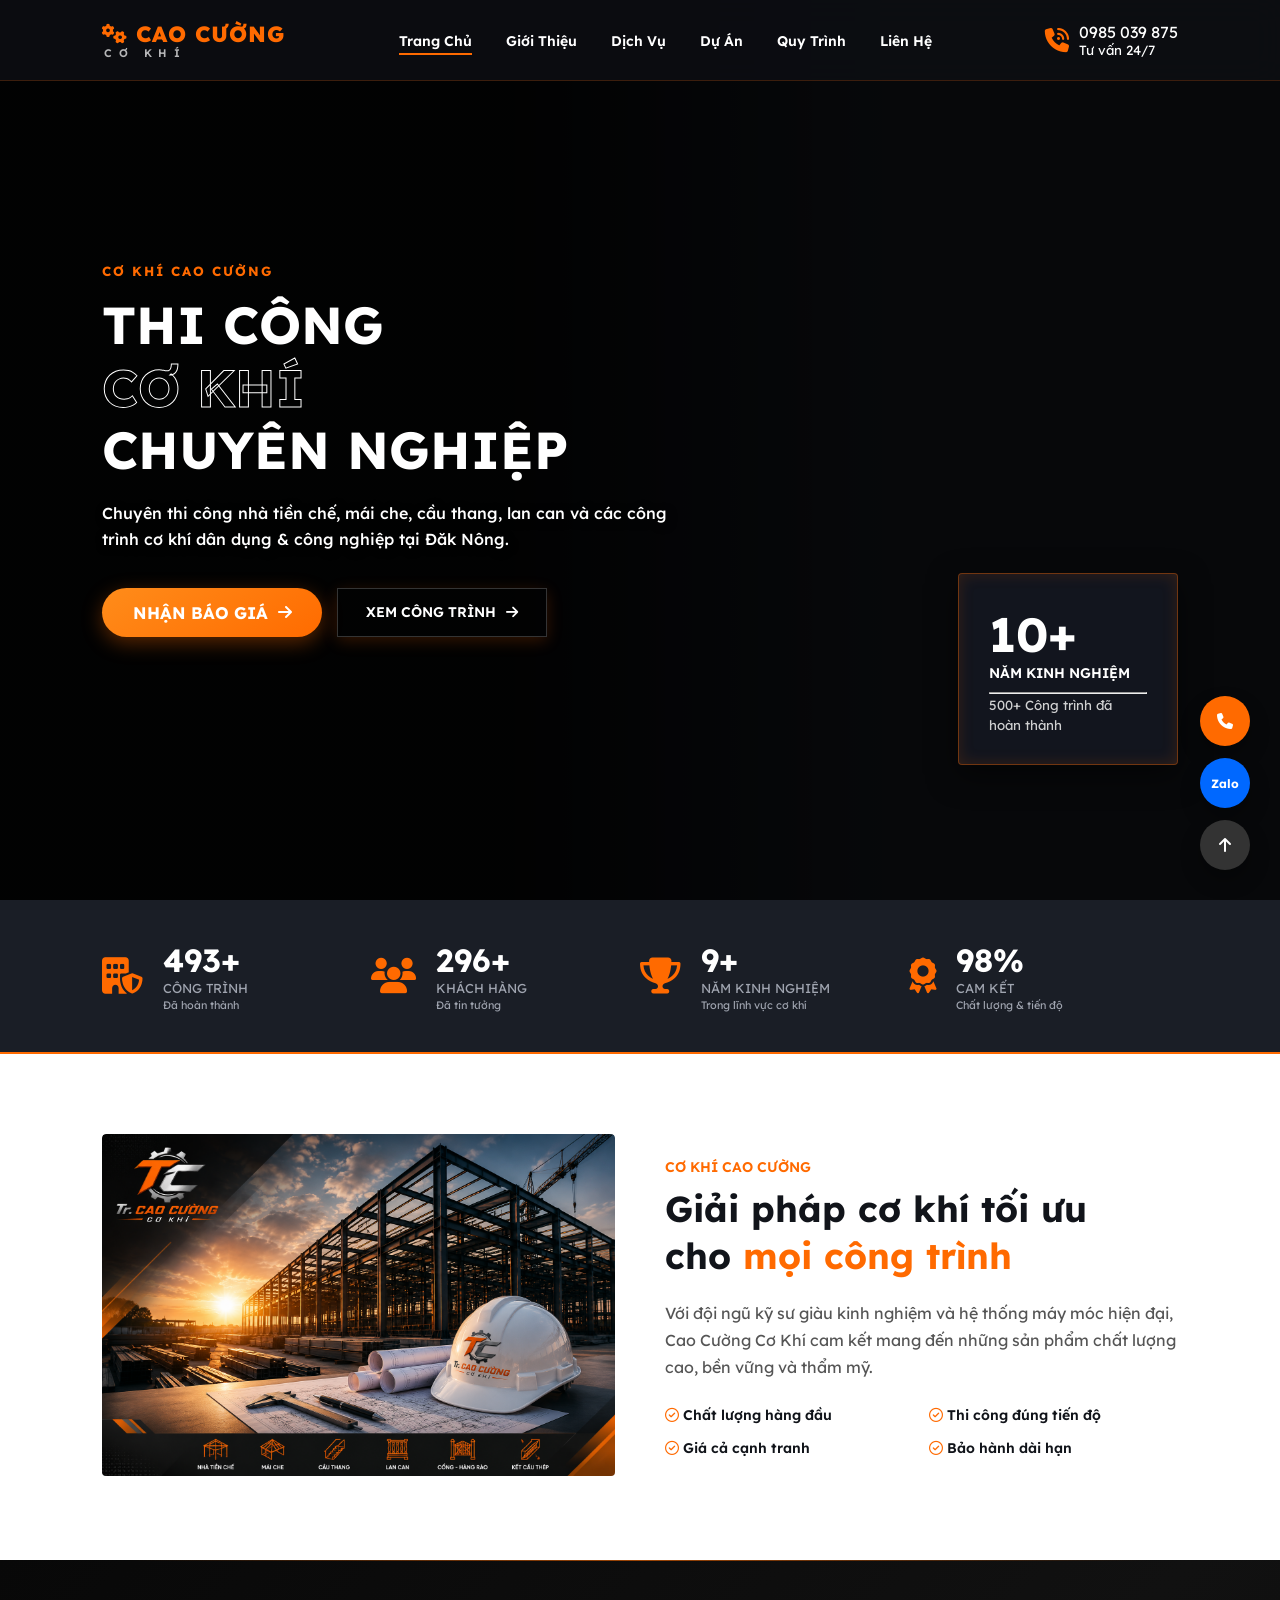
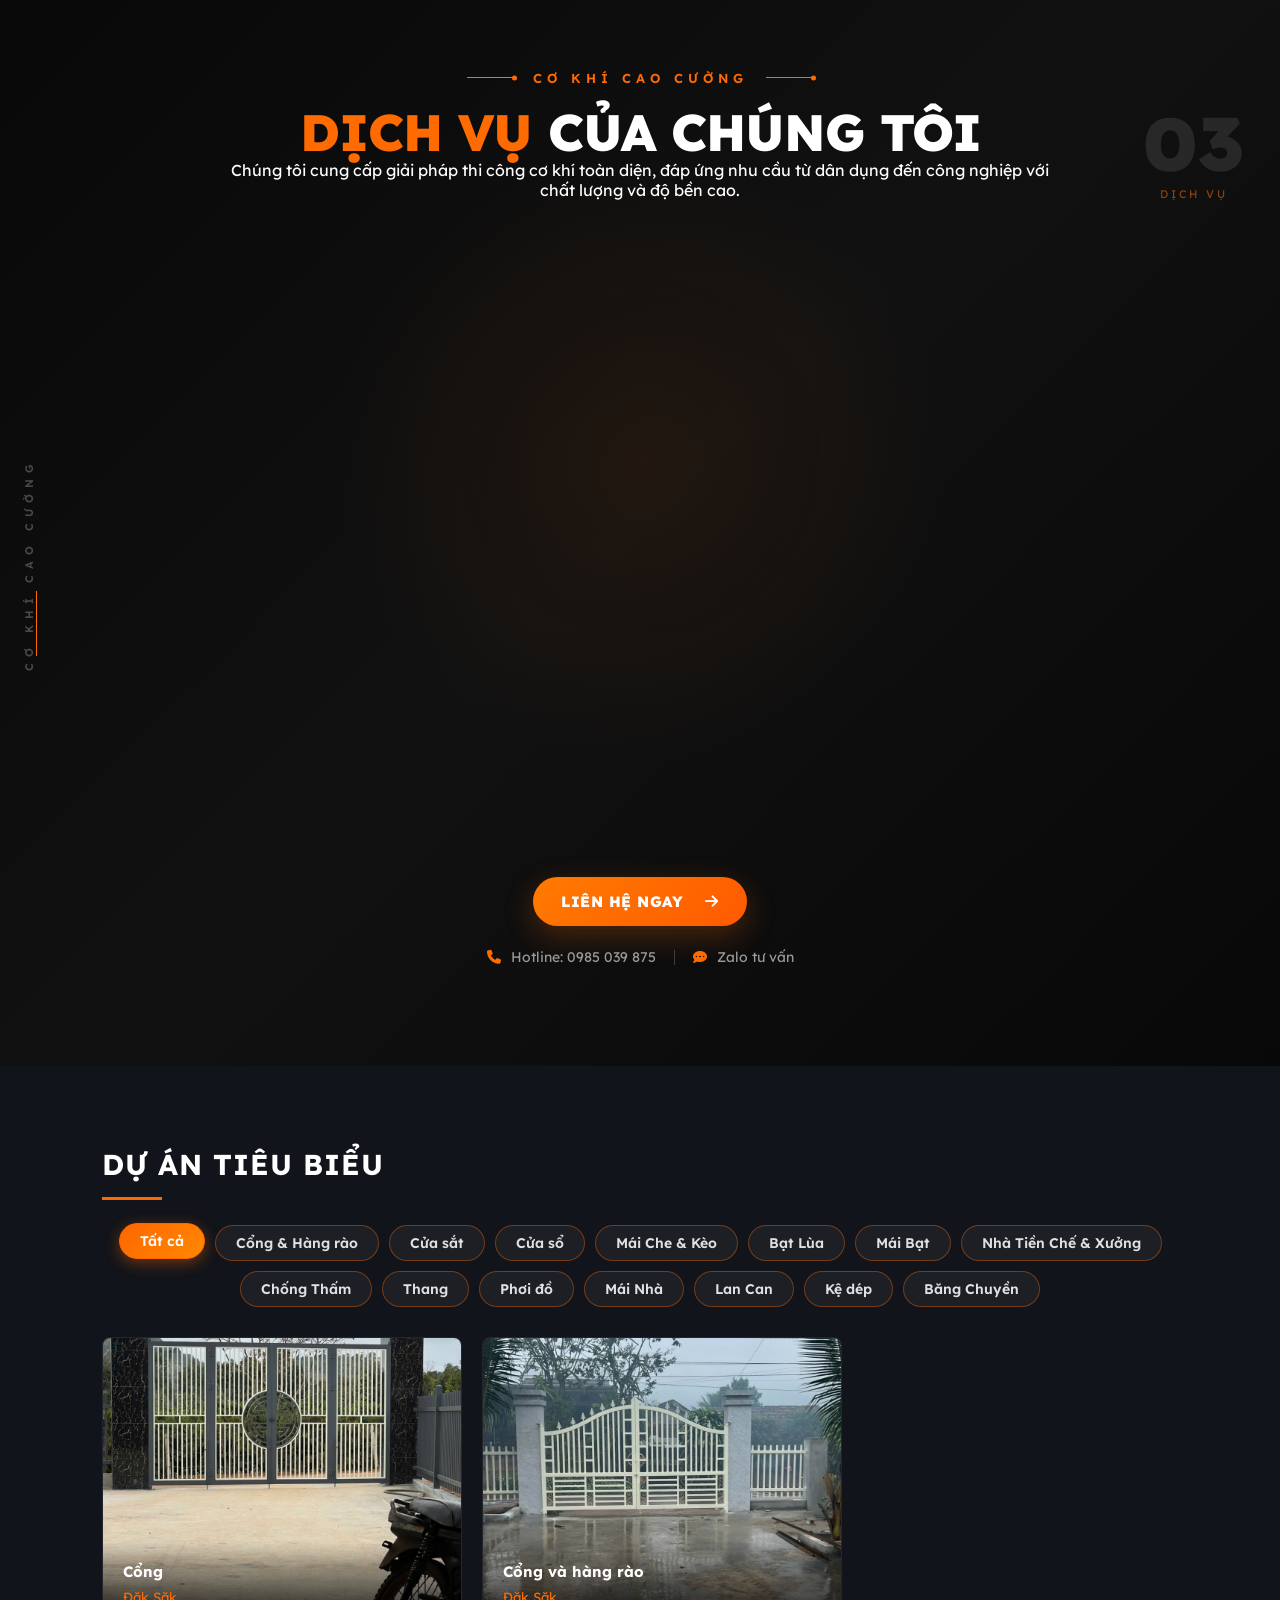
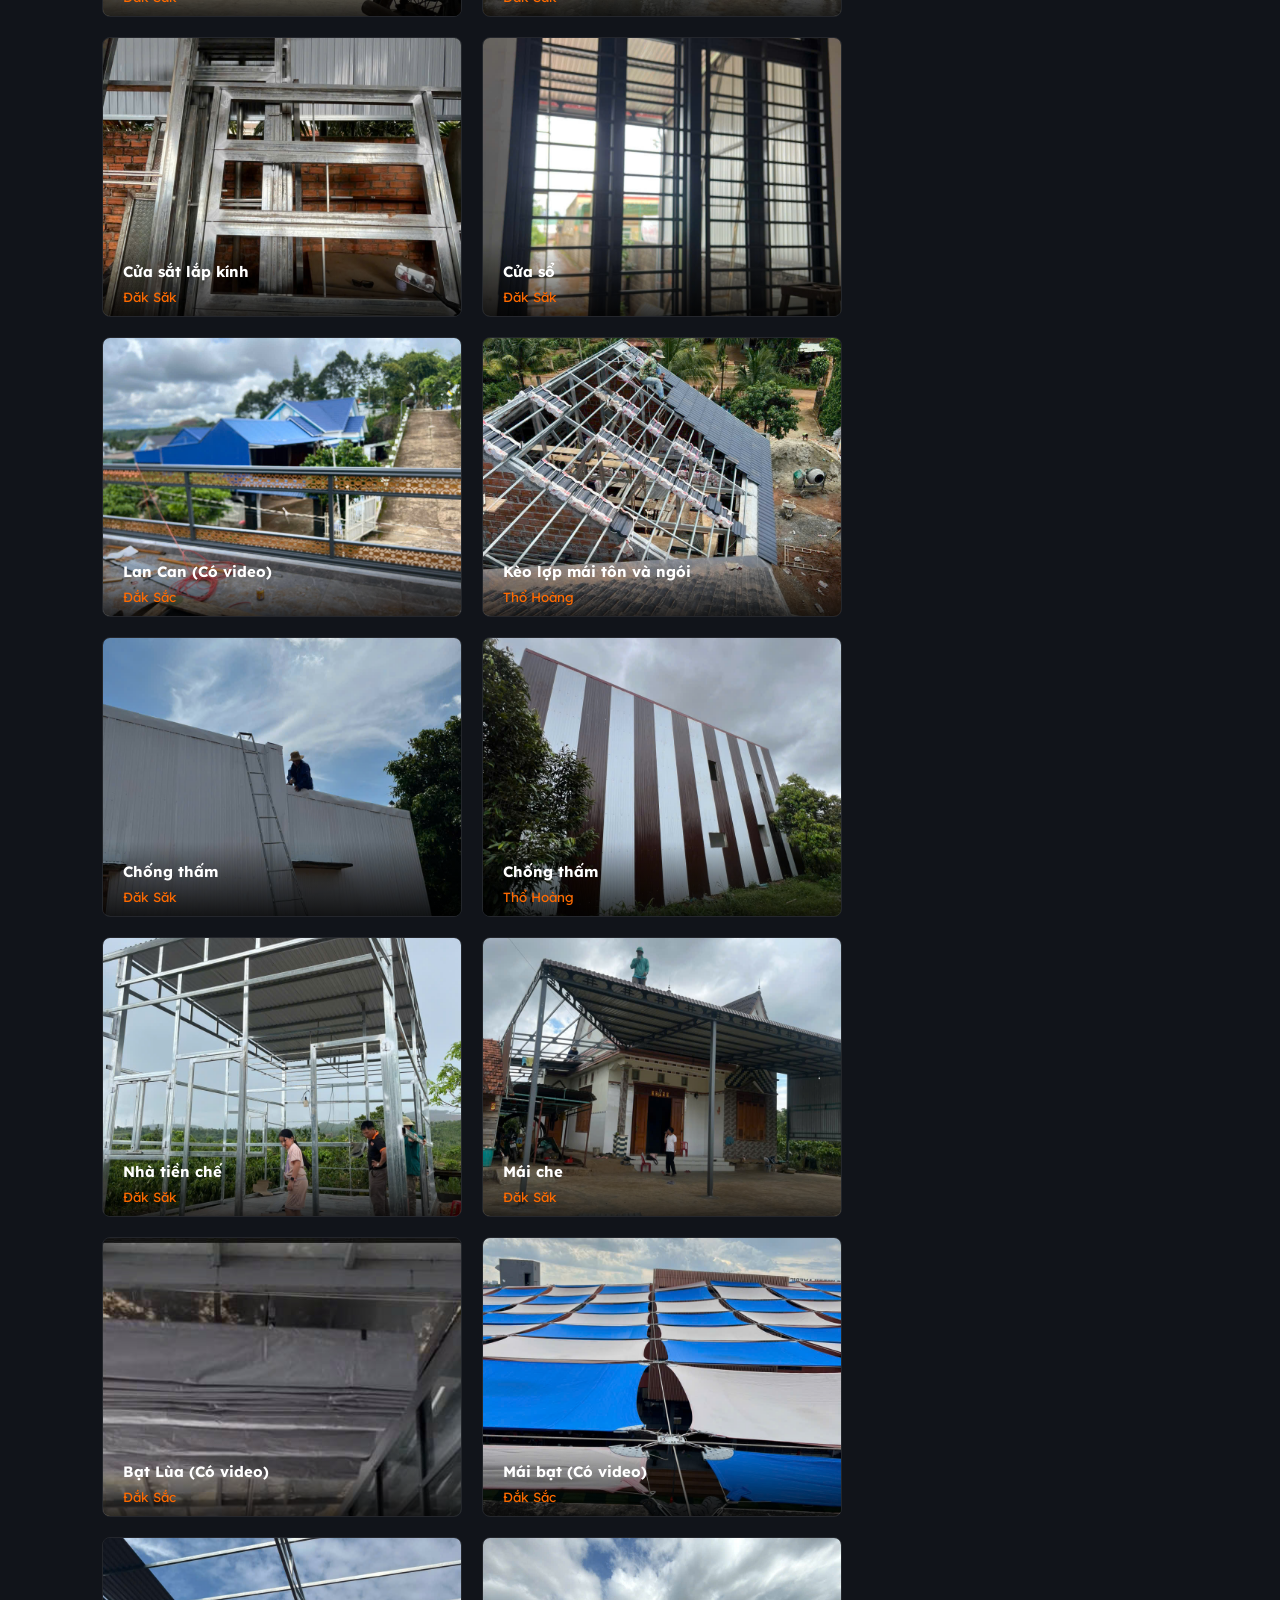
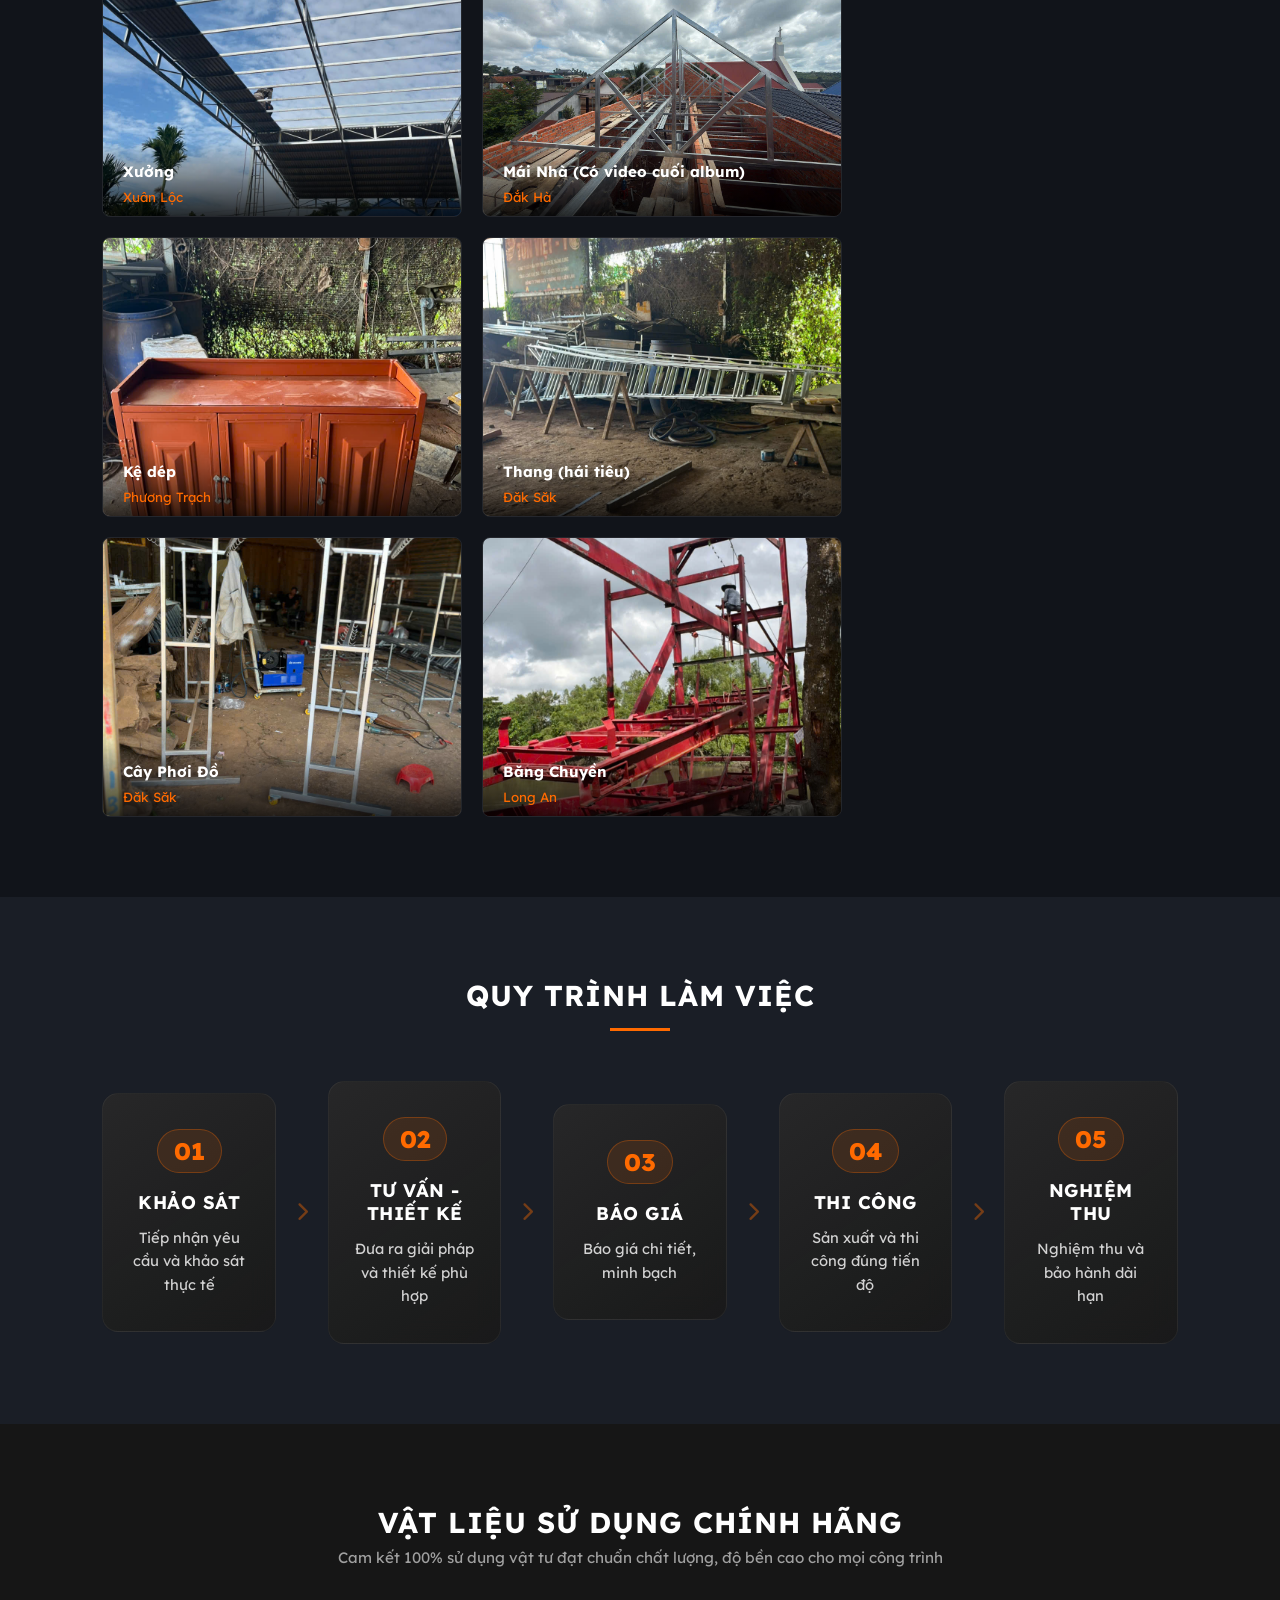
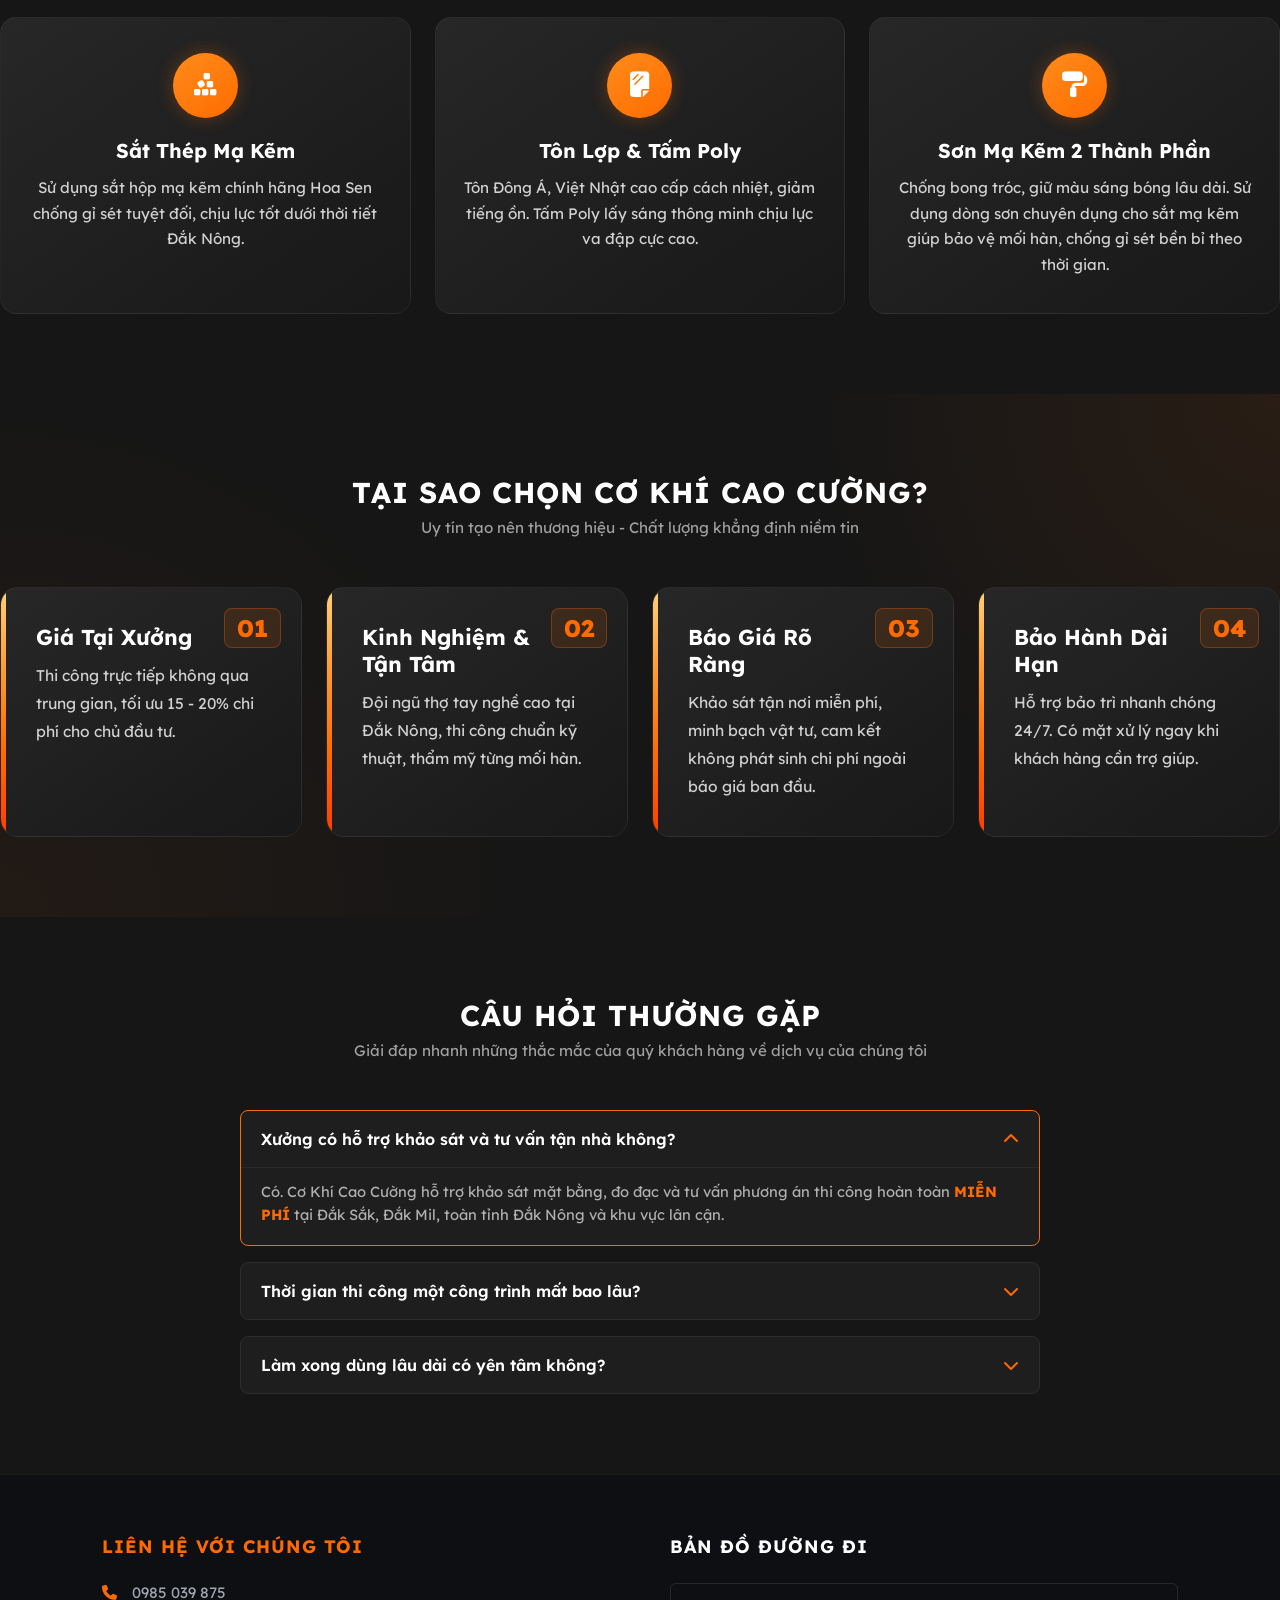
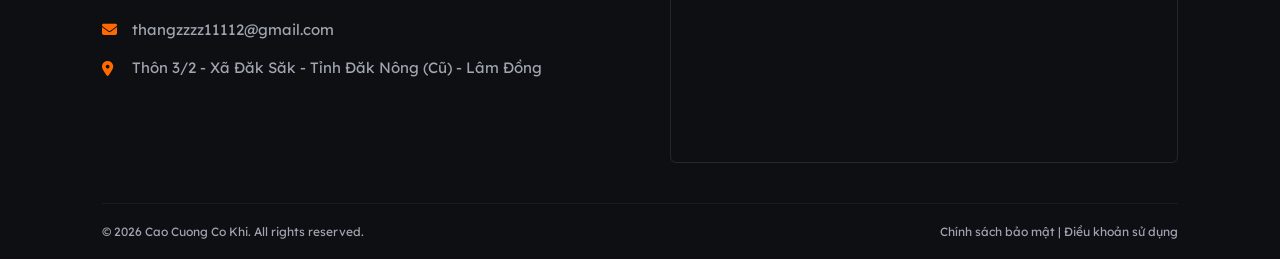
==== commit 1f93e062: "cap nhat dich vu va css them hinh anh chong tham va video ngay 30/9/26" ====
--- a/index.html
+++ b/index.html
@@ -20,8 +20,8 @@
     <meta property="og:url" content="https://caothienxstyle.github.io/cao-cuong-co-khi/">
     <meta property="og:title" content="Cơ Khí Cao Cường | Thi Công Nhà Tiền Chế, Mái Che, Cầu Thang Đắk Nông">
     <meta property="og:description" content="Cơ Khí Cao Cường chuyên thi công nhà tiền chế, cầu thang sắt, cửa sắt, mái che, hàng rào tại Đắk Nông. Báo giá nhanh - Hotline 0985 039 875.">
-    <meta property="og:image" content="https://caothienxstyle.github.io/cao-cuong-co-khi/images/giai_phap_2.png">
-    <meta property="og:image:secure_url" content="https://caothienxstyle.github.io/cao-cuong-co-khi/images/giai_phap_2.png">
+    <meta property="og:image" content="https://caothienxstyle.github.io/cao-cuong-co-khi/images/giao_dien.jpg">
+    <meta property="og:image:secure_url" content="https://caothienxstyle.github.io/cao-cuong-co-khi/images/giao_dien.jpg">
     <meta property="og:image:alt" content="Thi công Cơ Khí Cao Cường Đắk Nông">
     <meta property="og:image:width" content="1200">
     <meta property="og:image:height" content="1200">
@@ -32,7 +32,7 @@
       "@type": "HomeAndConstructionBusiness",
       "name": "Cơ Khí Cao Cường",
       "alternateName": ["Cao Cường Cơ Khí", "Co Khi Cao Cuong"],
-      "image": "https://caothienxstyle.github.io/cao-cuong-co-khi/images/giai_phap_2.png",
+      "image": "https://caothienxstyle.github.io/cao-cuong-co-khi/images/giao_dien.jpg",
       "logo": "https://caothienxstyle.github.io/cao-cuong-co-khi/images/logo_icon.png",
       "@id": "https://caothienxstyle.github.io/cao-cuong-co-khi/",
       "url": "https://caothienxstyle.github.io/cao-cuong-co-khi/",
@@ -56,11 +56,7 @@
         "name": "Đắk Nông"
       },
       "hasMap": "https://maps.google.com/?q=CMG9%2BG3M,+%C4%90%E1%BA%AFk+S%E1%BA%AFk,+%C4%90%E1%BA%AFk+N%C3%B4ng",
-        "aggregateRating": {
-            "@type": "AggregateRating",
-            "ratingValue": "5.0",
-            "reviewCount": "5"
-        },
+
       "sameAs": [
         "https://zalo.me/0985039875"
       ],
@@ -187,7 +183,9 @@
         </div>
     </section>
 
-    <section id="dich-vu" class="services-section">
+    <!-- <section id="dich-vu" class="services-section">
+
+
         <div class="section-title" data-aos="fade-up">
             <h2>DỊCH VỤ CỦA CHÚNG TÔI</h2>
             <div class="line"></div>
@@ -227,7 +225,149 @@
                 <i class="fa-solid fa-paper-plane"></i>
             </a>
         </div>
-    </section>
+    </section> -->
+
+    <section id="dich-vu" class="services-section">
+    <div class="services-heading" data-aos="fade-up">
+        <div class="services-label">
+            <span></span>
+            CƠ KHÍ CAO CƯỜNG
+            <span></span>
+        </div>
+        <h2>
+            <span>DỊCH VỤ</span> CỦA CHÚNG TÔI
+        </h2>
+        <p>
+            Chúng tôi cung cấp giải pháp thi công cơ khí toàn diện,
+            đáp ứng nhu cầu từ dân dụng đến công nghiệp với chất lượng
+            và độ bền cao.
+        </p>
+    </div>
+    <!-- Danh sách dịch vụ -->
+    <div class="services-grid">
+        <div class="service-card"
+             data-aos="fade-up"
+             data-aos-delay="100">
+            <div class="service-image">
+                <img
+                    src="images/nha_tien_che_3.jpg"
+                    alt="Thi công nhà tiền chế Cơ Khí Cao Cường"
+                >
+                <div class="service-number">
+                    01
+                </div>
+                <div class="image-overlay"></div>
+            </div>
+            <div class="service-content">
+                <div class="service-icon">
+                    <i class="fa-solid fa-warehouse"></i>
+                </div>
+                <h3>NHÀ TIỀN CHẾ</h3>
+                <div class="service-line"></div>
+                <p>
+                    Thi công nhà tiền chế hiện đại, chắc chắn,
+                    phù hợp cho nhà xưởng, kho bãi và nhiều
+                    mục đích sử dụng khác.
+                </p>
+                <a href="#nha-tien-che" class="service-link">
+                    Xem dự án
+                    <i class="fa-solid fa-arrow-right"></i>
+                </a>
+            </div>
+        </div>
+        <div class="service-card service-card-featured"
+             data-aos="fade-up"
+             data-aos-delay="200">
+            <div class="service-image">
+                <img
+                    src="images/mai_che_2.jpg"
+                    alt="Thi công mái che mái vòm Cơ Khí Cao Cường"
+                >
+                <div class="service-number">
+                    02
+                </div>
+                <div class="image-overlay"></div>
+            </div>
+            <div class="service-content">
+                <div class="service-icon">
+                    <i class="fa-solid fa-campground"></i>
+                </div>
+                <h3>MÁI CHE - MÁI VÒM</h3>
+                <div class="service-line"></div>
+                <p>
+                    Thi công mái che, mái vòm đa dạng kiểu dáng,
+                    đảm bảo độ bền, tính thẩm mỹ và khả năng
+                    chống chịu thời tiết tốt.
+                </p>
+                <a href="#mai-che" class="service-link">
+                    Xem dự án
+                    <i class="fa-solid fa-arrow-right"></i>
+                </a>
+            </div>
+        </div>
+        <div class="service-card"
+             data-aos="fade-up"
+             data-aos-delay="300">
+            <div class="service-image">
+                <img
+                    src="images/xuong_1.jpg"
+                    alt="Thi công xưởng cơ khí và nhà xưởng Cơ Khí Cao Cường"
+                >
+                <div class="service-number">
+                    03
+                </div>
+                <div class="image-overlay"></div>
+            </div>
+            <div class="service-content">
+                <div class="service-icon">
+                    <i class="fa-solid fa-industry"></i>
+                </div>
+                <h3>XƯỞNG</h3>
+                <div class="service-line"></div>
+                <p>
+                    Thi công nhà xưởng, kho bãi và công trình
+                    công nghiệp với giải pháp tối ưu về kết cấu,
+                    độ bền và chi phí.
+                </p>
+                <a href="#duan-xuong" class="service-link">
+                Xem dự án
+                <i class="fa-solid fa-arrow-right"></i>
+                </a>
+            </div>
+        </div>
+    </div>
+    <div class="services-cta" data-aos="fade-up">
+        <a
+            href="https://zalo.me/0985039875"
+            target="_blank"
+            rel="noopener noreferrer"
+            class="services-btn"
+        >
+            <span>LIÊN HỆ NGAY</span>
+            <i class="fa-solid fa-arrow-right"></i>
+        </a>
+        <div class="services-contact">
+            <span>
+                <i class="fa-solid fa-phone"></i>
+                Hotline: 0985 039 875
+            </span>
+            <span class="contact-divider"></span>
+            <span>
+                <i class="fa-solid fa-comment-dots"></i>
+                Zalo tư vấn
+            </span>
+        </div>
+    </div>
+    <div class="services-decoration services-decoration-left">
+        CƠ KHÍ CAO CƯỜNG
+    </div>
+
+    <div class="services-decoration services-decoration-right">
+        <strong>03</strong>
+        <span>DỊCH VỤ</span>
+    </div>
+
+</section>
 
     <section id="du-an" class="projects-section" style="padding: 80px 8%;">
         <div style="display: flex; justify-content: space-between; align-items: flex-end; margin-bottom: 25px;">
@@ -343,7 +483,7 @@
                 <a href="images/lam_keo_6.jpg" data-fancybox="gallery-keongoi"></a>
             </div>  
 
-            <!-- Chống thấm số 2-->
+            <!-- Chống thấm số 4-->
             <div class="project-card chong-tham" data-aos="fade-up">
                 <a href="images/chong_tham_1.jpg" data-fancybox="gallery-chongtham">
                     <img src="images/chong_tham_1.jpg" alt="Dự án">
@@ -354,9 +494,22 @@
                 </a>
                 <a href="images/chong_tham_2.jpg" data-fancybox="gallery-chongtham"></a>
             </div>
+                <!--video chong tham 2-->
+            <div class="project-card chong-tham" data-aos="fade-up">
+                <a href="images/chong_tham_4.jpg" data-fancybox="gallery-chongtham">
+                    <img src="images/chong_tham_4.jpg" alt="Dự án">
+                    <div class="pj-info">
+                        <h4>Chống thấm</h4>
+                        <small>Thổ Hoàng</small>
+                    </div>
+                </a>
+                <a href="images/chong_tham_3.jpg" data-fancybox="gallery-chongtham"></a>
+                <a href="images/video_chong_tham_1.mp4" data-thumb="images/chong_tham_4.jpg" data-fancybox="gallery-chongtham" data-caption="Video chống thấm - Thổ Hoàng"></a>
+                <a href="images/video_chong_tham_2.mp4" data-thumb="images/anh_video_chong_tham_2.jpg" data-fancybox="gallery-chongtham" data-caption="Video chống thấm - Thổ Hoàng"></a>
+            </div>
 
             <!-- Nhà tiền chế số 12-->
-            <div class="project-card nha-xuong" data-aos="fade-up">
+            <div id = "nha-tien-che"  class="project-card nha-xuong" data-aos="fade-up">
                 <a href="images/nha_tien_che_3.jpg" data-fancybox="gallery-nhatienche">
                     <img src="images/nha_tien_che_3.jpg" alt="Dự án">
                     <div class="pj-info">
@@ -378,7 +531,7 @@
             </div>
 
             <!-- Mái che số 9 -->
-            <div class="project-card mai-keo" data-aos="fade-up">
+            <div id = "mai-che" class="project-card mai-keo" data-aos="fade-up">
                 <a href="images/mai_che_2.jpg" data-fancybox="gallery-maiche">
                     <img src="images/mai_che_2.jpg" alt="Dự án">
                     <div class="pj-info">
@@ -430,7 +583,7 @@
             </div>
 
             <!-- Xưởng số 2-->
-            <div class="project-card nha-xuong" data-aos="fade-up">
+            <div id = "duan-xuong" class="project-card nha-xuong" data-aos="fade-up">
                 <a href="images/xuong_1.jpg" data-fancybox="gallery-xuong">
                     <img src="images/xuong_1.jpg" alt="Dự án">
                     <div class="pj-info">
--- a/style.css
+++ b/style.css
@@ -206,9 +206,7 @@
 }
 
 
-.services-section {
-    padding: 80px 8%;
-}
+
 .section-title {
     text-align: center;
     margin-bottom: 50px;
@@ -223,64 +221,739 @@
     background-color: var(--primary-color);
     margin: 15px auto 0;
 }
+
+/* Css dich vu */
+.services-section {
+    position: relative;
+
+    padding: 110px 5% 100px;
+
+    background:
+        radial-gradient(
+            circle at 50% 45%,
+            rgba(255, 107, 0, 0.07),
+            transparent 35%
+        ),
+        linear-gradient(
+            135deg,
+            #080808 0%,
+            #111111 50%,
+            #080808 100%
+        );
+
+    overflow: hidden;
+}
+.services-section::before {
+    content: "";
+
+    position: absolute;
+
+    top: 0;
+    left: 50%;
+
+    width: 80%;
+    height: 1px;
+
+    transform: translateX(-50%);
+
+    background: linear-gradient(
+        90deg,
+        transparent,
+        rgba(255, 107, 0, 0.6),
+        transparent
+    );
+}
+
+.services-heading {
+    position: relative;
+
+    max-width: 850px;
+
+    margin: 0 auto 65px;
+
+    text-align: center;
+
+    z-index: 2;
+}
+.services-label {
+    display: flex;
+
+    align-items: center;
+    justify-content: center;
+
+    gap: 18px;
+
+    margin-bottom: 18px;
+
+    color: #ff6b00;
+
+    font-size: 13px;
+    font-weight: 600;
+
+    letter-spacing: 5px;
+    text-transform: uppercase;
+}
+
+
+.services-label span {
+    width: 48px;
+    height: 1px;
+
+    background: #ff6b00;
+
+    position: relative;
+}
+
+
+.services-label span::after {
+    content: "";
+
+    position: absolute;
+
+    width: 5px;
+    height: 5px;
+
+    top: 50%;
+    right: -2px;
+
+    transform: translateY(-50%);
+
+    background: #ff6b00;
+
+    border-radius: 50%;
+}
+
+.services-heading h2 {
+    margin: 0;
+
+    color: #ffffff;
+
+    font-size: clamp(34px, 4vw, 58px);
+
+    font-weight: 800;
+
+    line-height: 1.1;
+
+    letter-spacing: -1px;
+}
+
+
+.services-heading h2 span {
+    color: #ff6b00;
+}
+
+.services-heading h2 {
+    margin: 0;
+
+    color: #ffffff;
+
+    font-size: clamp(34px, 4vw, 58px);
+
+    font-weight: 800;
+
+    line-height: 1.1;
+
+    letter-spacing: -1px;
+}
+
+
+.services-heading h2 span {
+    color: #ff6b00;
+}
+
 .services-grid {
+    position: relative;
+
     display: grid;
-    grid-template-columns: repeat(3, 1fr);
-    gap: 30px;
-}
+
+    grid-template-columns:
+        repeat(3, minmax(0, 1fr));
+
+    gap: 28px;
+
+    max-width: 1250px;
+
+    margin: 0 auto;
+
+    z-index: 2;
+}
+
 .service-card {
-    height: 380px;
     position: relative;
+
     overflow: hidden;
-    border-radius: 4px;
-    cursor: pointer;
-}
-.card-bg {
+
+    min-height: 540px;
+
+    background: #101010;
+
+    border: 1px solid rgba(255, 255, 255, 0.10);
+
+    border-radius: 18px;
+
+    box-shadow:
+        0 20px 50px rgba(0, 0, 0, 0.35);
+
+    transition:
+        transform 0.45s ease,
+        border-color 0.45s ease,
+        box-shadow 0.45s ease;
+}
+
+.service-card:hover {
+    transform: translateY(-10px);
+
+    border-color:
+        rgba(255, 107, 0, 0.55);
+
+    box-shadow:
+        0 25px 60px rgba(0, 0, 0, 0.55),
+        0 0 35px rgba(255, 107, 0, 0.10);
+}
+
+.service-card-featured {
+    border-color:
+        rgba(255, 107, 0, 0.65);
+
+    box-shadow:
+        0 20px 55px rgba(0, 0, 0, 0.4),
+        0 0 30px rgba(255, 107, 0, 0.10);
+}
+
+
+.service-card-featured:hover {
+    border-color: #ff6b00;
+
+    box-shadow:
+        0 30px 70px rgba(0, 0, 0, 0.55),
+        0 0 45px rgba(255, 107, 0, 0.18);
+}
+
+.service-image {
+    position: relative;
+
+    height: 255px;
+
+    overflow: hidden;
+}
+
+
+.service-image img {
+    width: 100%;
+    height: 100%;
+
+    object-fit: cover;
+
+    display: block;
+
+    transition:
+        transform 0.7s ease;
+}
+
+.service-card:hover .service-image img {
+    transform: scale(1.08);
+}
+
+.image-overlay {
     position: absolute;
-    width: 100%; height: 100%;
-    background-size: cover;
-    background-position: center;
-    transition: 0.8s cubic-bezier(0.25, 1, 0.5, 1);
-}
-.service-card:hover .card-bg {
-    transform: scale(1.1) rotate(1deg);
-}
-.service-card::before {
-    content: '';
+
+    inset: 0;
+
+    background:
+        linear-gradient(
+            to bottom,
+            transparent 35%,
+            rgba(8, 8, 8, 0.45) 70%,
+            #101010 100%
+        );
+
+    pointer-events: none;
+}
+
+.service-number {
     position: absolute;
-    width: 100%; height: 100%;
-    background: linear-gradient(to top, rgba(17,20,26,0.95) 20%, transparent);
-    z-index: 1;
-}
-.card-content {
+
+    top: 18px;
+    left: 18px;
+
+    display: flex;
+
+    align-items: center;
+    justify-content: center;
+
+    width: 55px;
+    height: 42px;
+
+    background:
+        rgba(10, 10, 10, 0.75);
+
+    border: 1px solid rgba(255, 255, 255, 0.12);
+
+    border-radius: 10px;
+
+    color: #ffffff;
+
+    font-size: 18px;
+    font-weight: 700;
+
+    backdrop-filter: blur(10px);
+
+    z-index: 2;
+}
+
+.service-content {
+    position: relative;
+
+    padding: 0 30px 32px;
+
+    margin-top: -20px;
+
+    z-index: 3;
+}
+
+.service-icon {
+    display: flex;
+
+    align-items: center;
+    justify-content: center;
+
+    width: 66px;
+    height: 66px;
+
+    margin-bottom: 22px;
+
+    background: #111111;
+
+    border: 1px solid #ff6b00;
+
+    border-radius: 50%;
+
+    box-shadow:
+        0 0 0 6px rgba(255, 107, 0, 0.05),
+        0 0 25px rgba(255, 107, 0, 0.15);
+
+    transition:
+        transform 0.4s ease,
+        background 0.4s ease;
+}
+
+
+.service-icon i {
+    color: #ff6b00;
+
+    font-size: 25px;
+
+    transition:
+        color 0.4s ease;
+}
+
+
+.service-card:hover .service-icon {
+    transform: rotate(8deg) scale(1.08);
+
+    background: #ff6b00;
+}
+
+
+.service-card:hover .service-icon i {
+    color: #ffffff;
+}
+
+.service-content h3 {
+    margin: 0;
+
+    color: #ffffff;
+
+    font-size: 24px;
+
+    font-weight: 800;
+
+    letter-spacing: 0.3px;
+}
+
+.service-line {
+    width: 45px;
+    height: 3px;
+
+    margin: 15px 0 18px;
+
+    background: #ff6b00;
+
+    border-radius: 5px;
+
+    transition:
+        width 0.4s ease;
+}
+
+
+.service-card:hover .service-line {
+    width: 75px;
+}
+
+.service-content p {
+    margin: 0;
+
+    color: #a9a9a9;
+
+    font-size: 15px;
+
+    line-height: 1.75;
+
+    min-height: 80px;
+}
+
+.service-link {
+    display: inline-flex;
+
+    align-items: center;
+
+    gap: 12px;
+
+    margin-top: 25px;
+
+    color: #ffffff;
+
+    text-decoration: none;
+
+    font-size: 15px;
+
+    font-weight: 700;
+
+    transition:
+        color 0.3s ease,
+        gap 0.3s ease;
+}
+
+
+.service-link i {
+    color: #ff6b00;
+
+    font-size: 15px;
+
+    transition:
+        transform 0.3s ease;
+}
+
+
+.service-link:hover {
+    color: #ff6b00;
+
+    gap: 17px;
+}
+
+
+.service-link:hover i {
+    transform: translateX(4px);
+}
+
+.services-cta {
+    position: relative;
+
+    display: flex;
+
+    flex-direction: column;
+
+    align-items: center;
+
+    margin-top: 65px;
+
+    z-index: 2;
+}
+
+
+.services-btn {
+    display: inline-flex;
+
+    align-items: center;
+
+    gap: 22px;
+
+    padding: 15px 28px;
+
+    background:
+        linear-gradient(
+            135deg,
+            #ff7b00,
+            #ff5a00
+        );
+
+    border-radius: 50px;
+
+    color: #ffffff;
+
+    text-decoration: none;
+
+    font-size: 15px;
+
+    font-weight: 800;
+
+    letter-spacing: 0.5px;
+
+    box-shadow:
+        0 10px 30px rgba(255, 107, 0, 0.25);
+
+    transition:
+        transform 0.3s ease,
+        box-shadow 0.3s ease;
+}
+
+
+.services-btn:hover {
+    transform: translateY(-4px);
+
+    box-shadow:
+        0 15px 40px rgba(255, 107, 0, 0.4);
+}
+
+
+.services-btn i {
+    transition:
+        transform 0.3s ease;
+}
+
+
+.services-btn:hover i {
+    transform: translateX(5px);
+}
+
+.services-contact {
+    display: flex;
+
+    align-items: center;
+
+    gap: 18px;
+
+    margin-top: 22px;
+
+    color: #999999;
+
+    font-size: 14px;
+}
+
+
+.services-contact i {
+    margin-right: 6px;
+
+    color: #ff6b00;
+}
+
+
+.contact-divider {
+    width: 1px;
+    height: 15px;
+
+    background: rgba(255, 255, 255, 0.2);
+}
+
+.services-decoration-left {
     position: absolute;
-    bottom: 0; left: 0;
-    padding: 30px;
-    z-index: 2;
-    width: 100%;
-}
-.card-content i {
-    font-size: 32px;
-    color: var(--primary-color);
-    margin-bottom: 15px;
-    transition: 0.3s;
-}
-.card-content h3 {
-    font-size: 20px;
-    margin-bottom: 15px;
-}
-.card-content a {
-    color: var(--text-gray);
-    text-decoration: none;
-    font-size: 13px;
+
+    left: 22px;
+    top: 45%;
+
+    writing-mode: vertical-rl;
+
+    transform: rotate(180deg);
+
+    color: rgba(255, 255, 255, 0.25);
+
+    font-size: 11px;
+
+    letter-spacing: 6px;
+
+    font-weight: 600;
+}
+
+
+.services-decoration-left::after {
+    content: "";
+
+    display: block;
+
+    width: 1px;
+    height: 65px;
+
+    margin: 15px auto 0;
+
+    background: #ff6b00;
+}
+
+.services-decoration-right {
+    position: absolute;
+
+    right: 35px;
+    top: 150px;
+
     display: flex;
+
+    flex-direction: column;
+
     align-items: center;
-    gap: 8px;
-    transition: 0.3s;
-}
-.service-card:hover .card-content a {
-    color: var(--primary-color);
-}
+}
+
+
+.services-decoration-right strong {
+    color: rgba(255, 255, 255, 0.10);
+
+    font-size: 75px;
+
+    line-height: 0.9;
+
+    font-weight: 900;
+}
+
+.services-decoration-right span {
+    margin-top: 10px;
+
+    color: rgba(255, 107, 0, 0.55);
+
+    font-size: 11px;
+
+    letter-spacing: 3px;
+}
+
+@media (max-width: 1100px) {
+
+    .services-grid {
+        gap: 20px;
+    }
+
+    .service-content {
+        padding-left: 24px;
+        padding-right: 24px;
+    }
+
+    .service-content h3 {
+        font-size: 21px;
+    }
+
+    .service-content p {
+        font-size: 14px;
+    }
+
+    .services-decoration-left,
+    .services-decoration-right {
+        display: none;
+    }
+}
+
+@media (max-width: 850px) {
+
+    .services-section {
+        padding: 80px 5%;
+    }
+
+    .services-grid {
+        grid-template-columns: repeat(2, minmax(0, 1fr));
+    }
+
+    .service-card-featured {
+        grid-column: span 2;
+    }
+
+}
+@media (max-width: 600px) {
+
+    .services-section {
+        padding: 70px 18px;
+    }
+
+
+    .services-heading {
+        margin-bottom: 45px;
+    }
+
+
+    .services-label {
+        gap: 10px;
+
+        font-size: 10px;
+
+        letter-spacing: 3px;
+    }
+
+
+    .services-label span {
+        width: 30px;
+    }
+
+
+    .services-heading h2 {
+        font-size: 32px;
+    }
+
+
+    .services-heading p {
+        margin-top: 18px;
+
+        font-size: 14px;
+
+        line-height: 1.7;
+    }
+
+
+    .services-grid {
+        grid-template-columns: 1fr;
+
+        gap: 20px;
+    }
+
+
+    .service-card-featured {
+        grid-column: auto;
+    }
+
+
+    .service-card {
+        min-height: auto;
+    }
+
+
+    .service-image {
+        height: 220px;
+    }
+
+
+    .service-content {
+        padding:
+            0
+            22px
+            28px;
+    }
+
+
+    .service-icon {
+        width: 60px;
+        height: 60px;
+    }
+
+
+    .service-content h3 {
+        font-size: 21px;
+    }
+
+
+    .service-content p {
+        min-height: auto;
+
+        font-size: 14px;
+    }
+
+
+    .services-contact {
+        flex-direction: column;
+
+        gap: 10px;
+
+        text-align: center;
+    }
+
+
+    .contact-divider {
+        display: none;
+    }
+
+}/*=======================================================*/
 
 .floating-contact {
     position: fixed;
@@ -427,11 +1100,13 @@
     overflow: hidden;
     cursor: pointer;
 }
+
 .project-card img {
     width: 100%; height: 100%;
     object-fit: cover;
     transition: 0.5s ease;
 }
+
 .pj-info {
     position: absolute; bottom: 0; left: 0; width: 100%;
     padding: 20px;
@@ -439,6 +1114,7 @@
     transform: translateY(10px);
     transition: 0.3s ease;
 }
+
 .project-card:hover img { transform: scale(1.1); }
 .project-card:hover .pj-info { transform: translateY(0); }
 .pj-info h4 { font-size: 15px; margin-bottom: 5px; color: #fff;}
@@ -672,11 +1348,6 @@
   overflow: hidden;
 }
 
-.service-card:hover, .project-card:hover {
-  transform: translateY(-10px) scale(1.02) !important;
-  border-color: rgba(255, 102, 0, 0.6) !important;
-  box-shadow: 0 12px 30px rgba(255, 102, 0, 0.25), 0 0 15px rgba(255, 102, 0, 0.1) !important;
-}
 
 .project-card img {
   transition: transform 0.7s cubic-bezier(0.25, 1, 0.5, 1) !important;
@@ -1075,9 +1746,10 @@
 /* 2. Đảm bảo lưới Grid co giãn mượt mờ trên điện thoại */
 .projects-grid {
     display: grid !important;
-    grid-template-columns: repeat(auto-fill, minmax(280px, 1fr));
-    gap: 15px;
-    align-items: start; 
+    grid-template-columns: repeat(auto-fill, minmax(280px, 360px)) !important;
+    gap: 20px !important;
+    justify-content: start !important; /* Căn card về bên trái khi chỉ có 1-2 dự án */
+    align-items: start !important;
 }
 
 @media (max-width: 768px) {
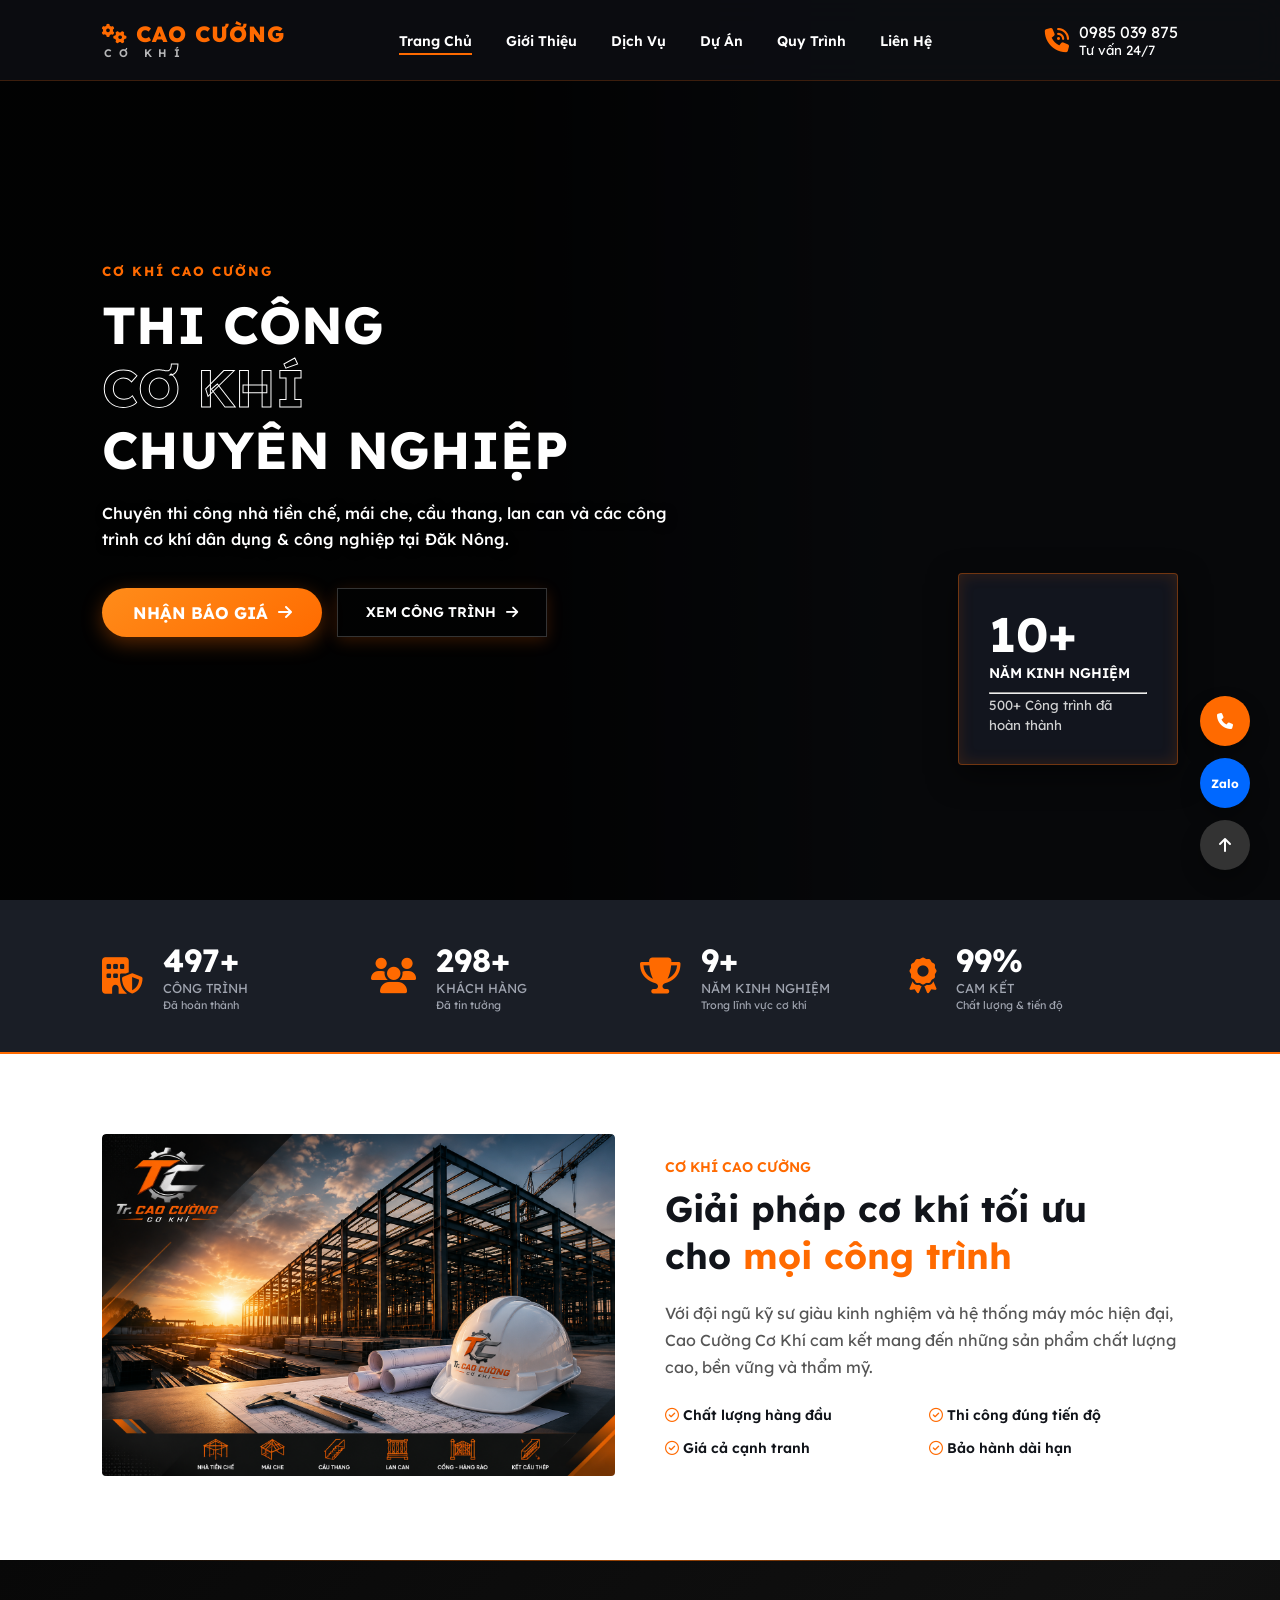
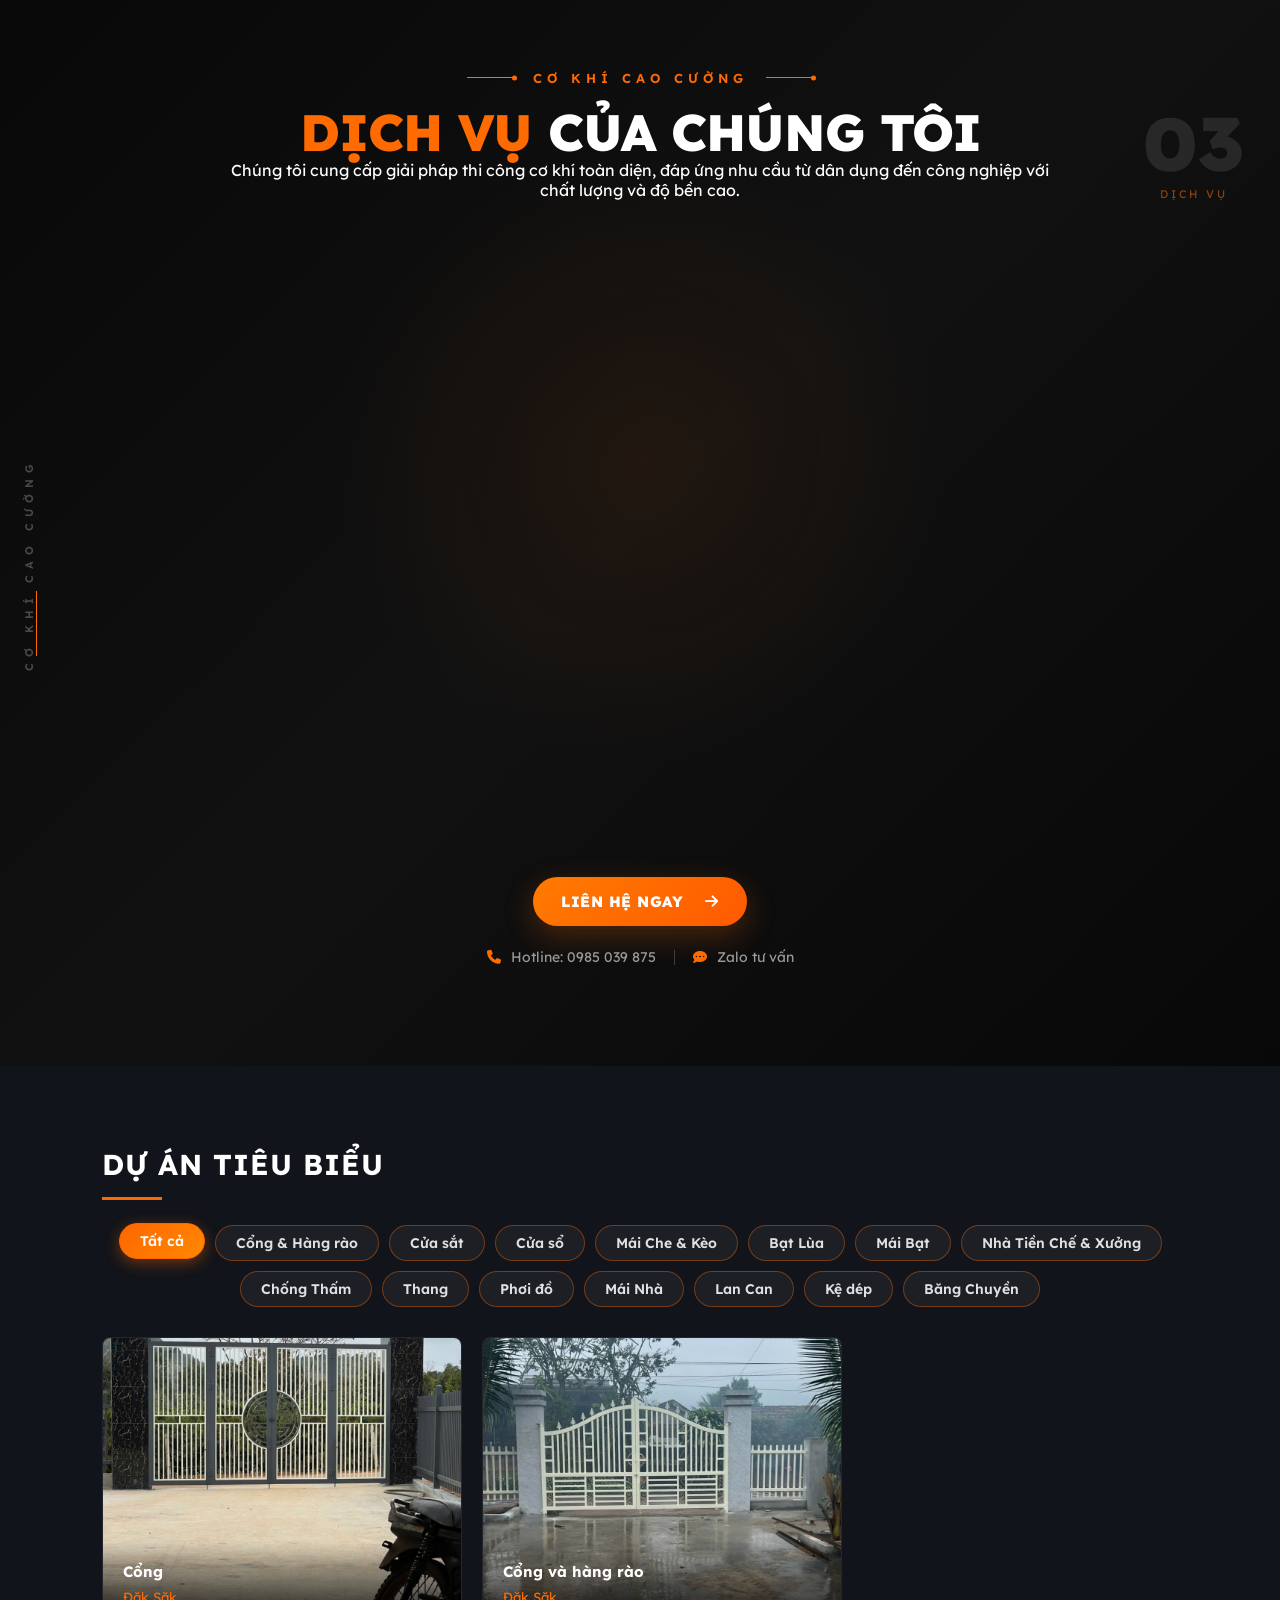
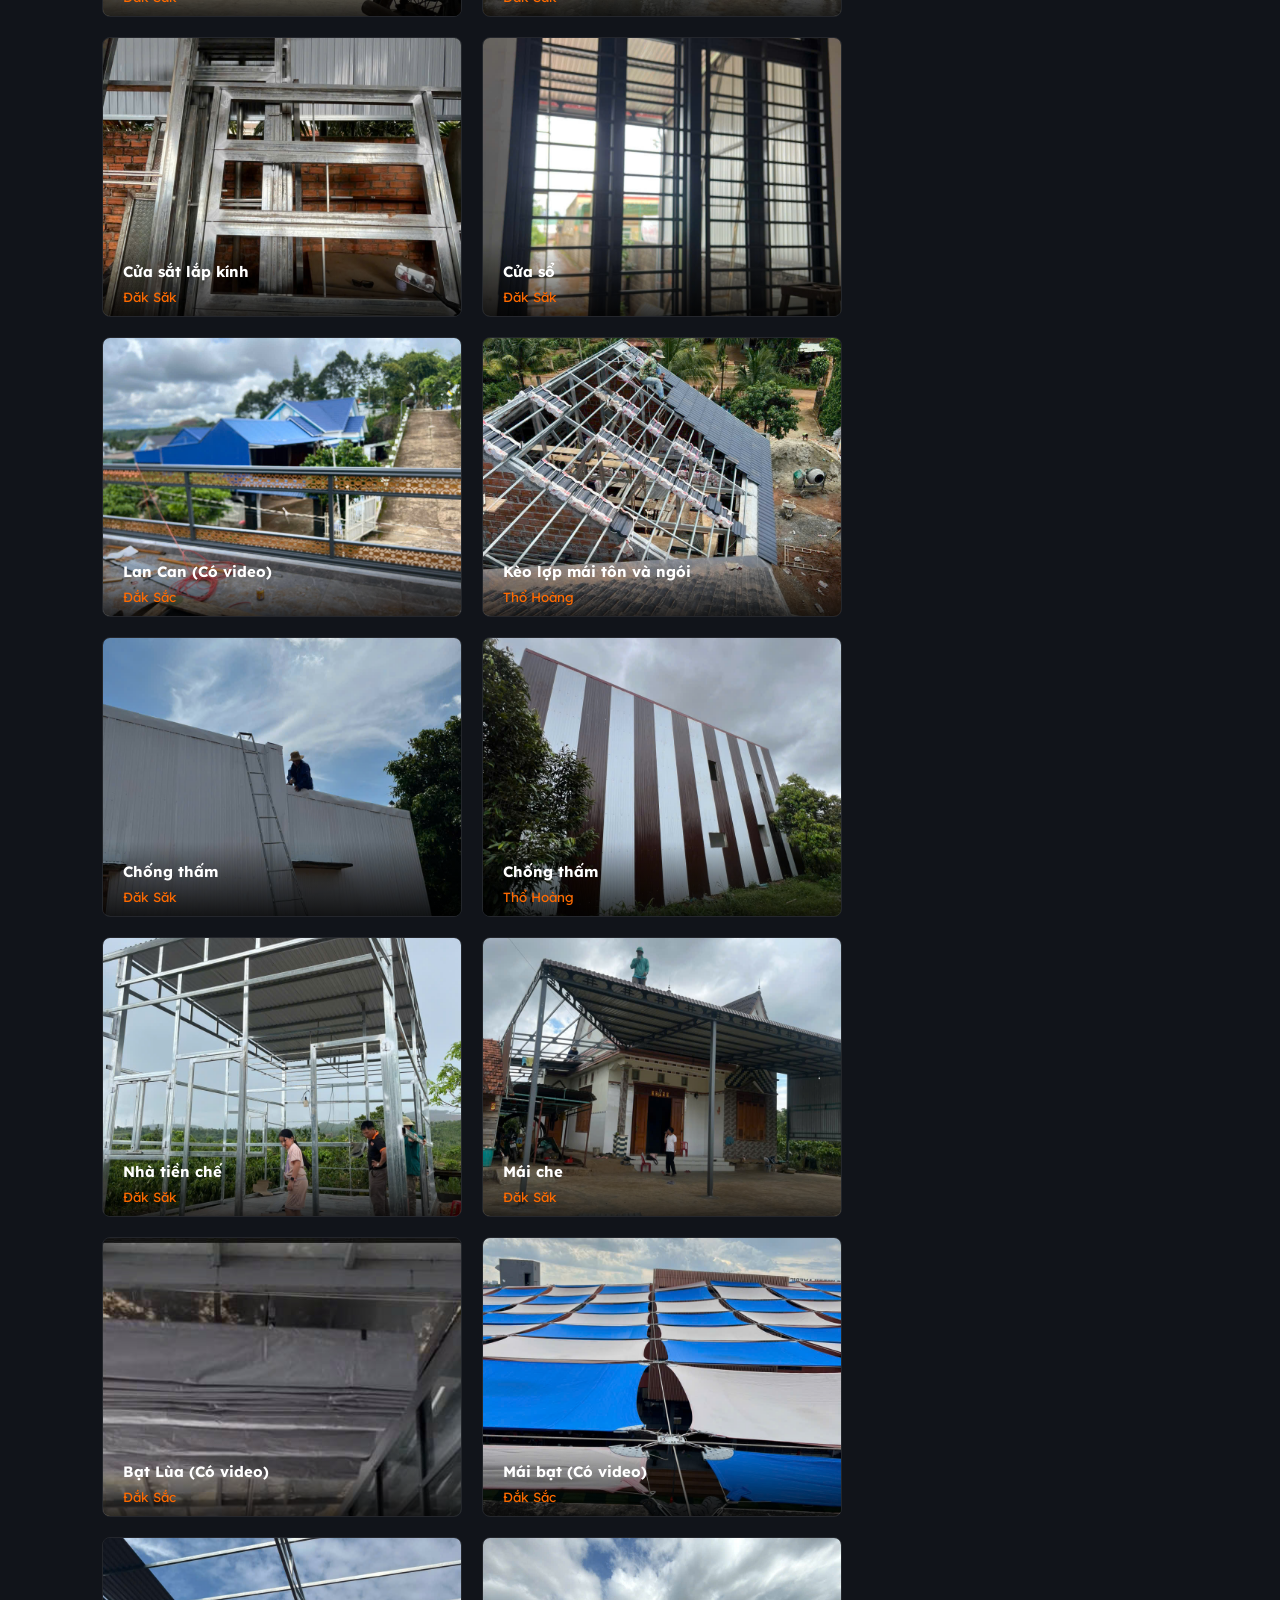
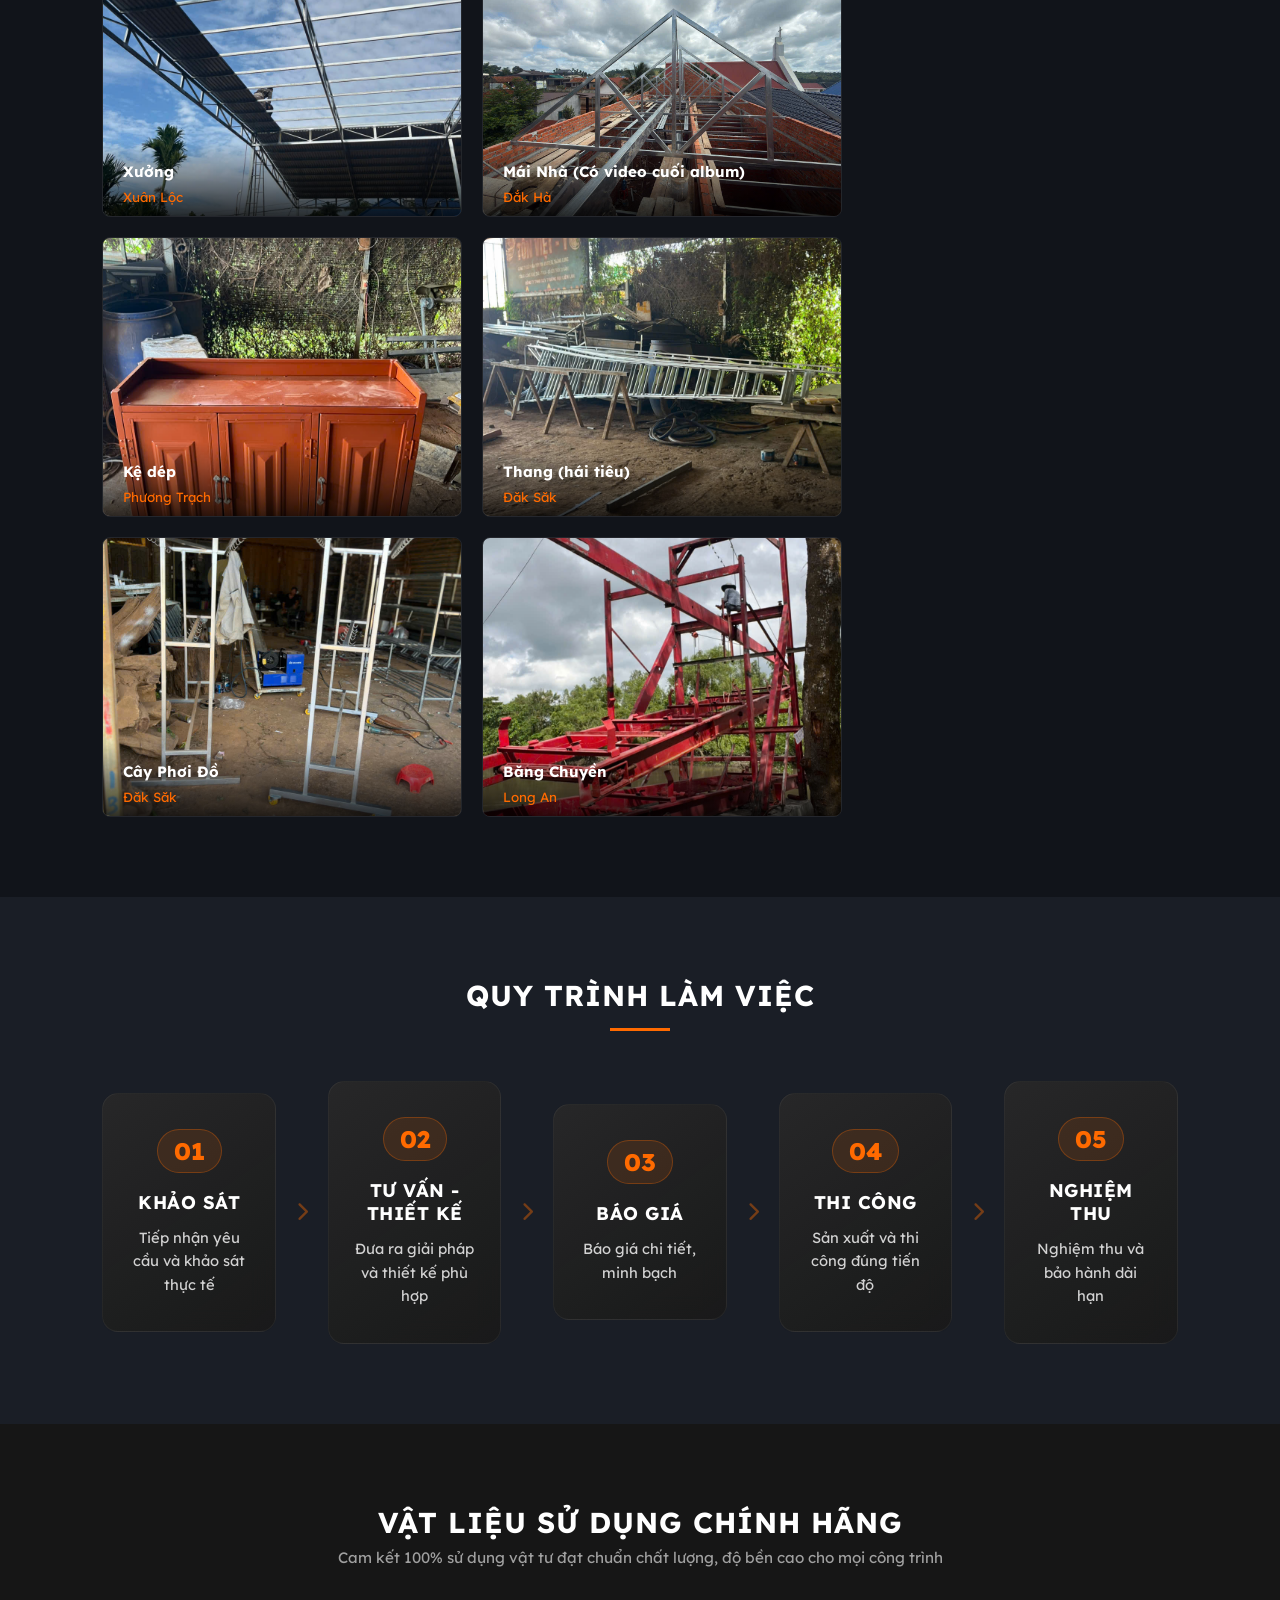
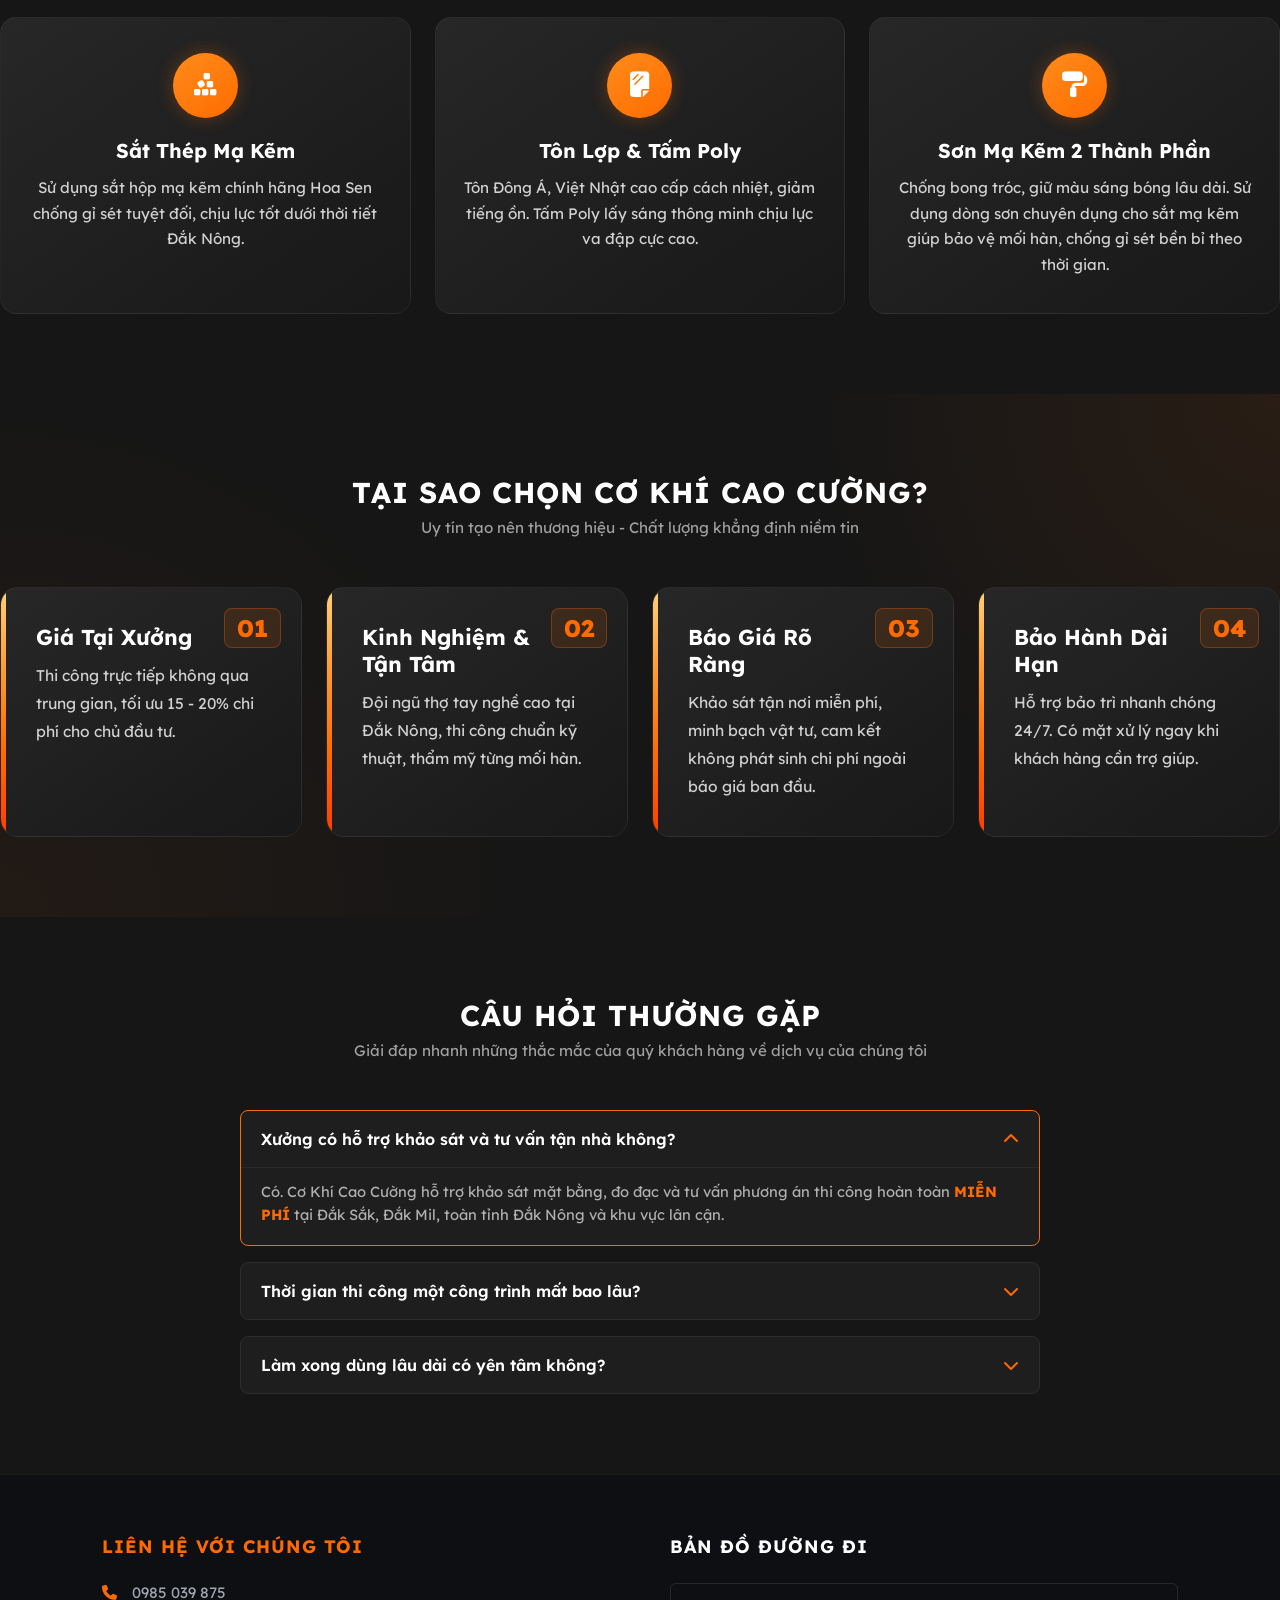
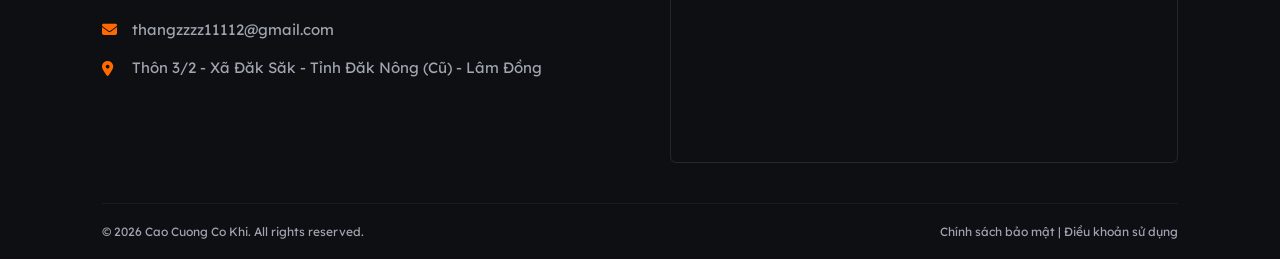
==== commit 4e675ff5: "xac thuc" ====
--- a/index.html
+++ b/index.html
@@ -25,7 +25,7 @@
     <meta property="og:image:alt" content="Thi công Cơ Khí Cao Cường Đắk Nông">
     <meta property="og:image:width" content="1200">
     <meta property="og:image:height" content="1200">
-
+    <meta name="google-site-verification" content="NBV9qMwsFOFYdjHBcJi6lplV-5O45Q86mlQKKyDzOv8" />
     <script type="application/ld+json">
     {
       "@context": "https://schema.org",
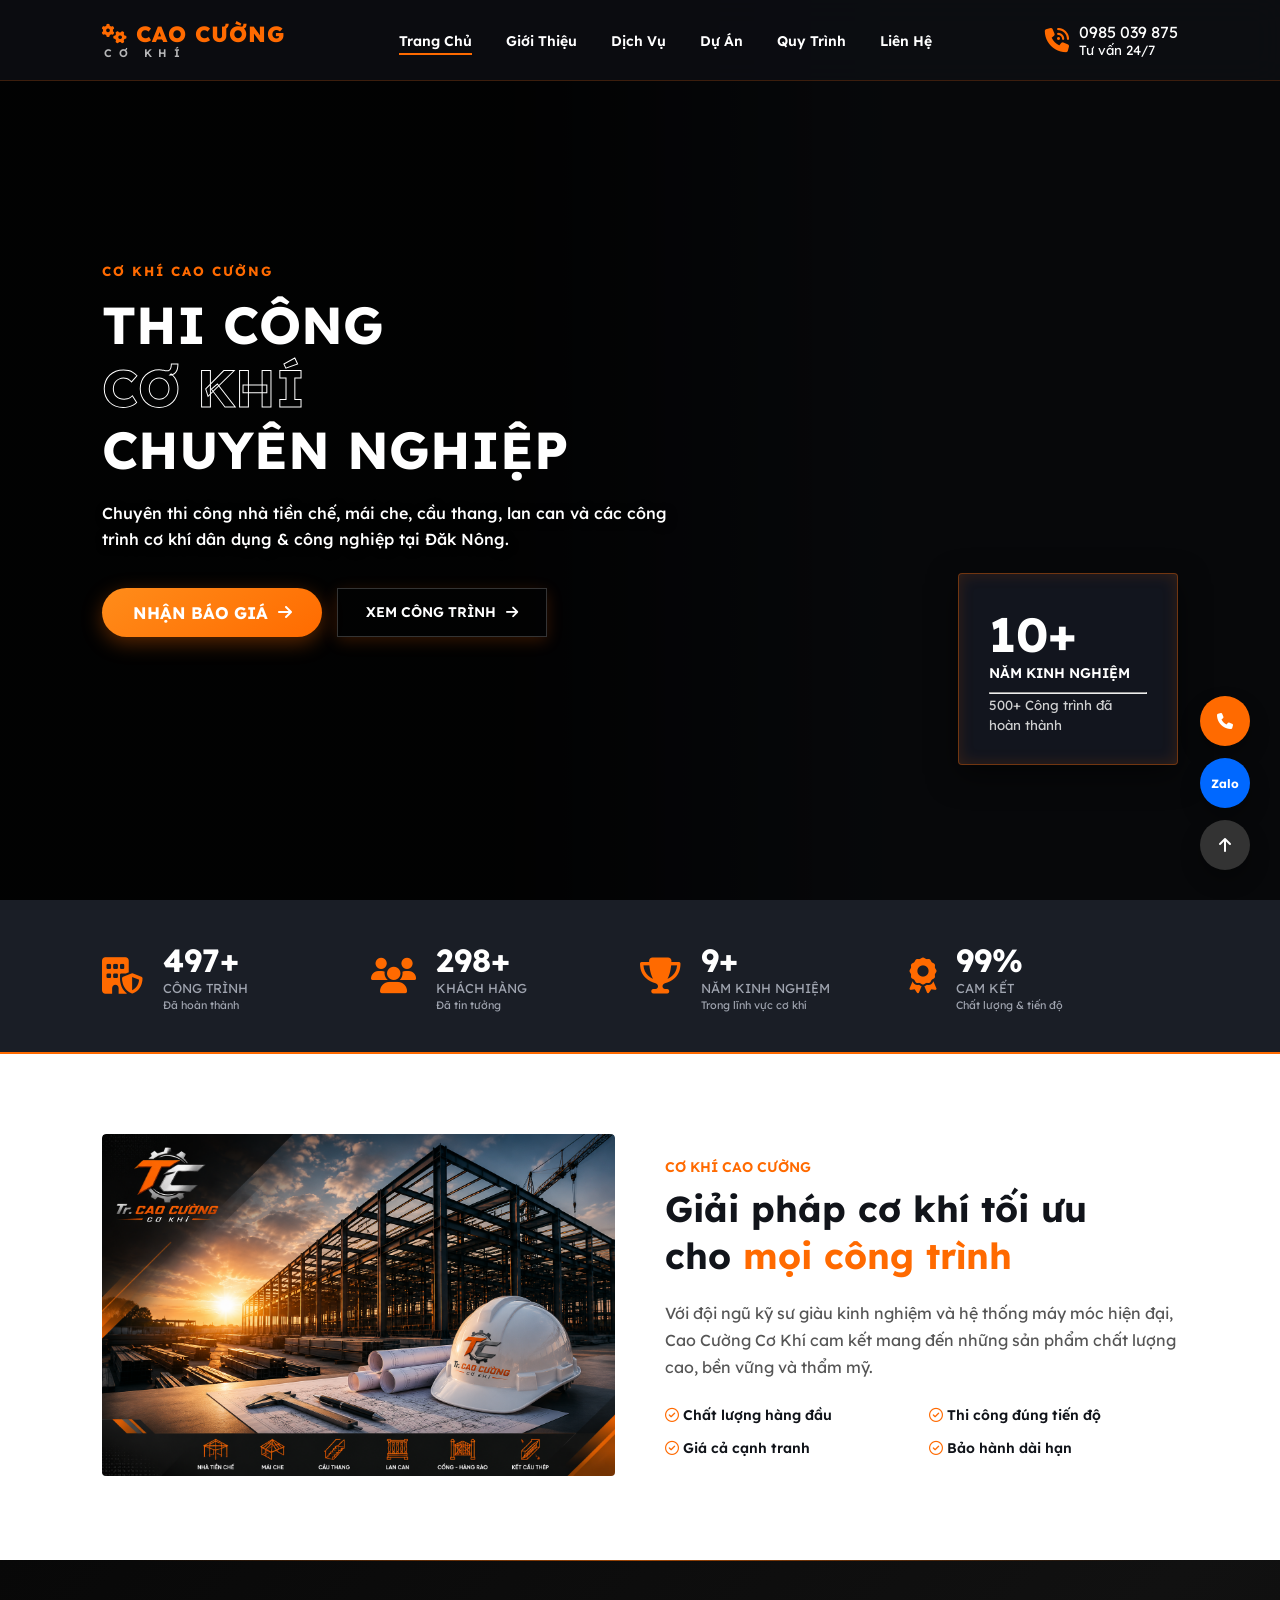
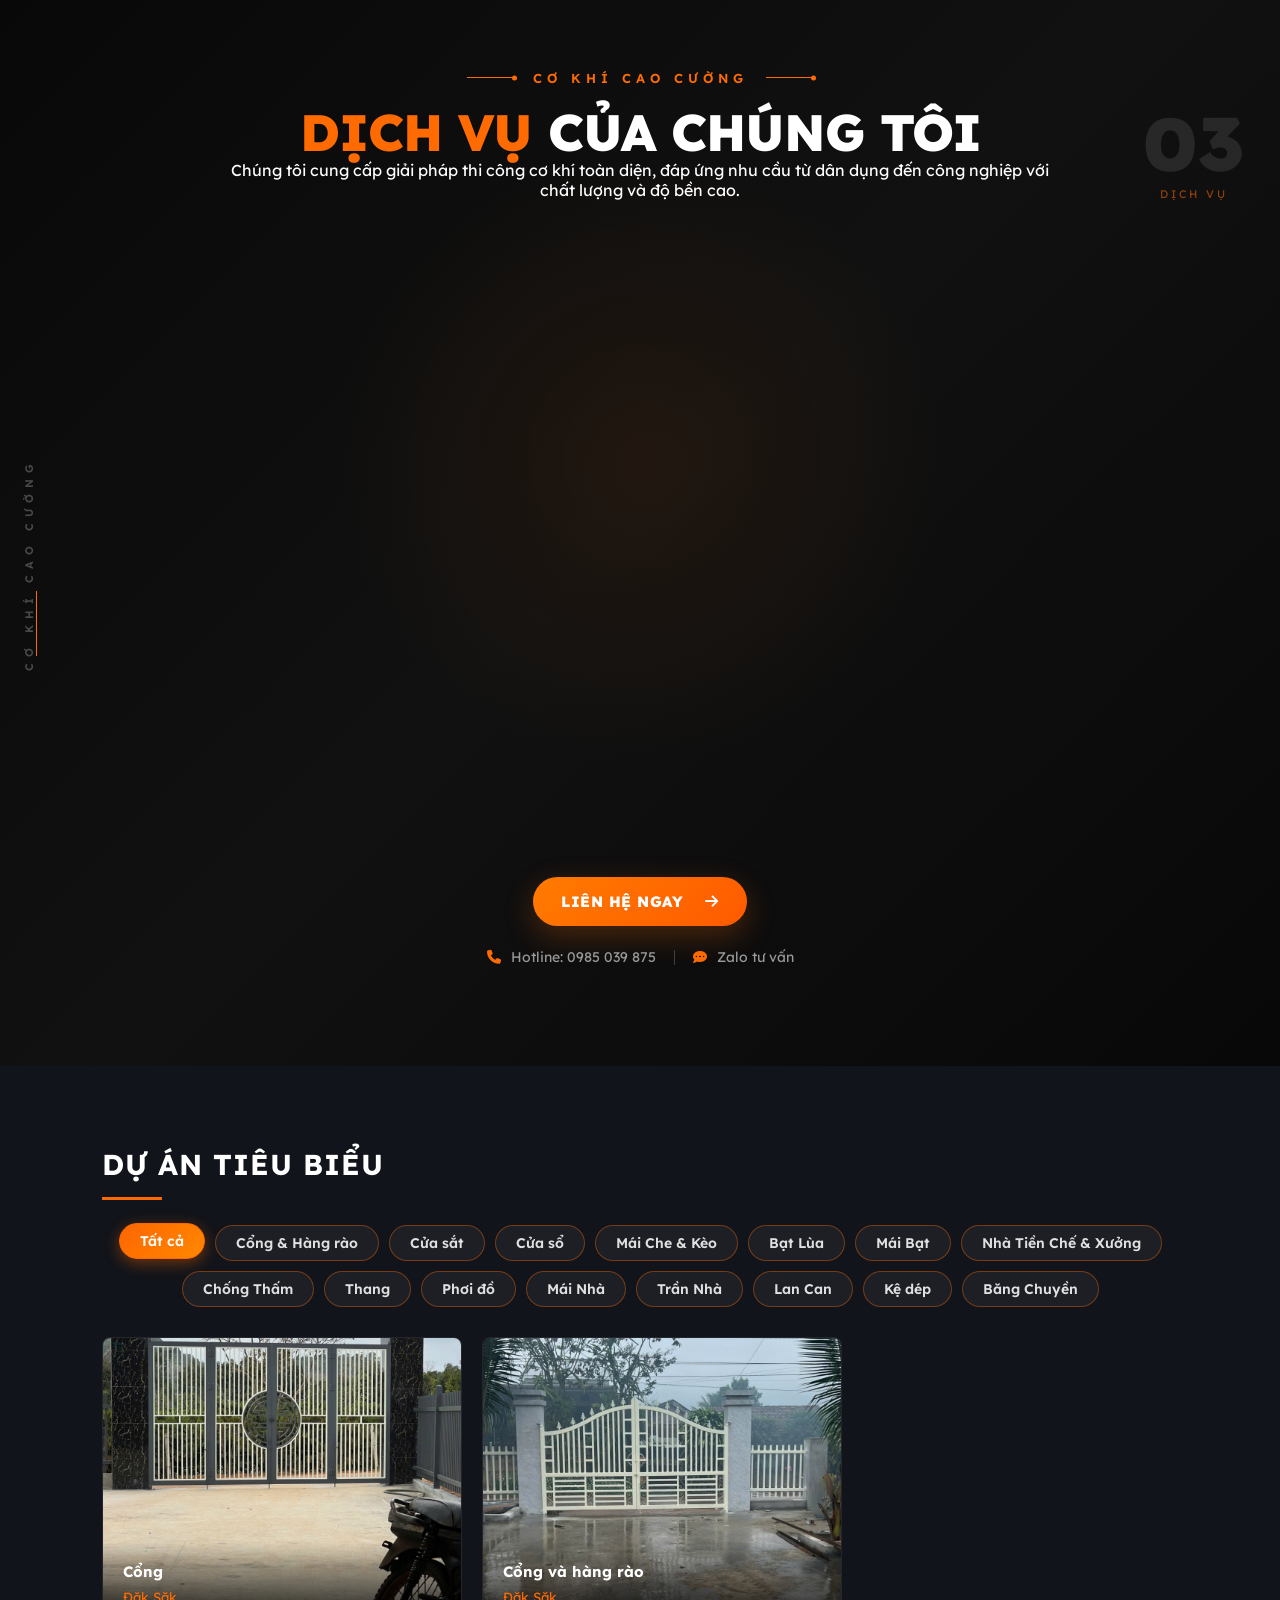
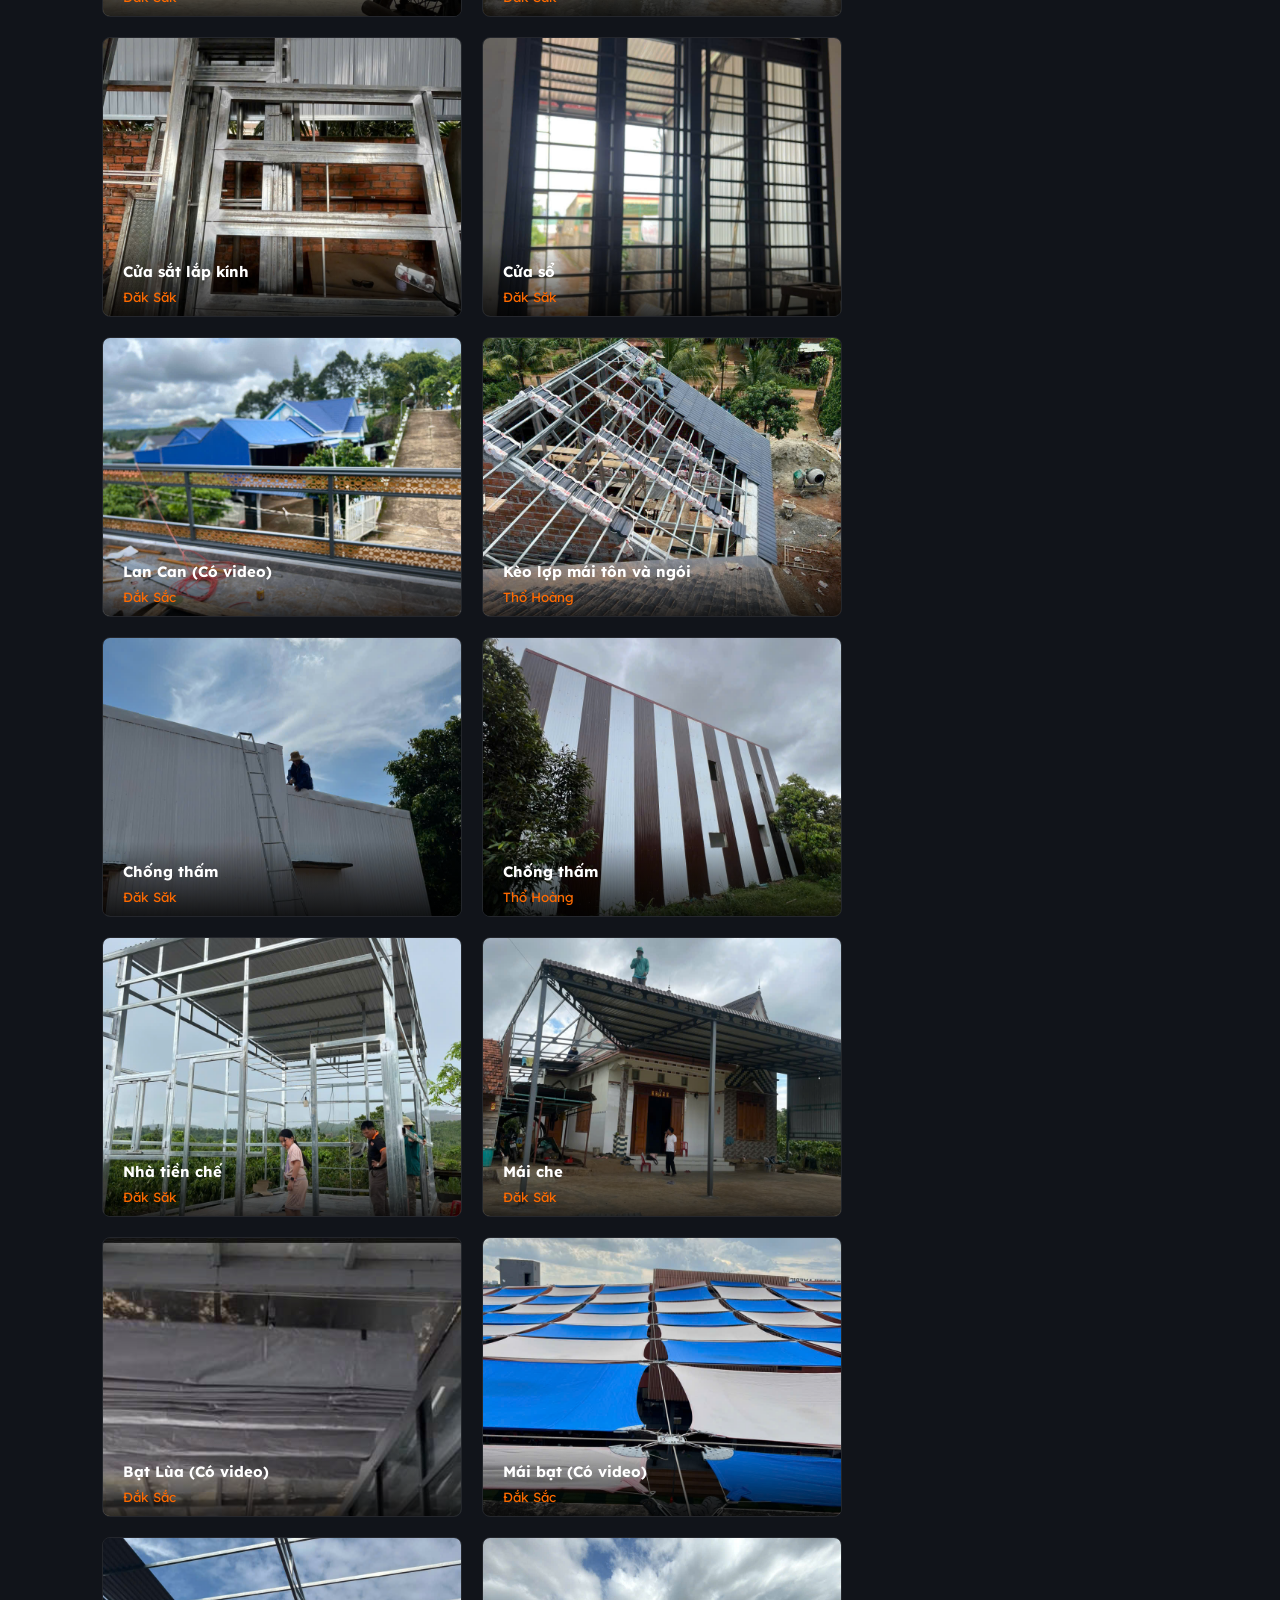
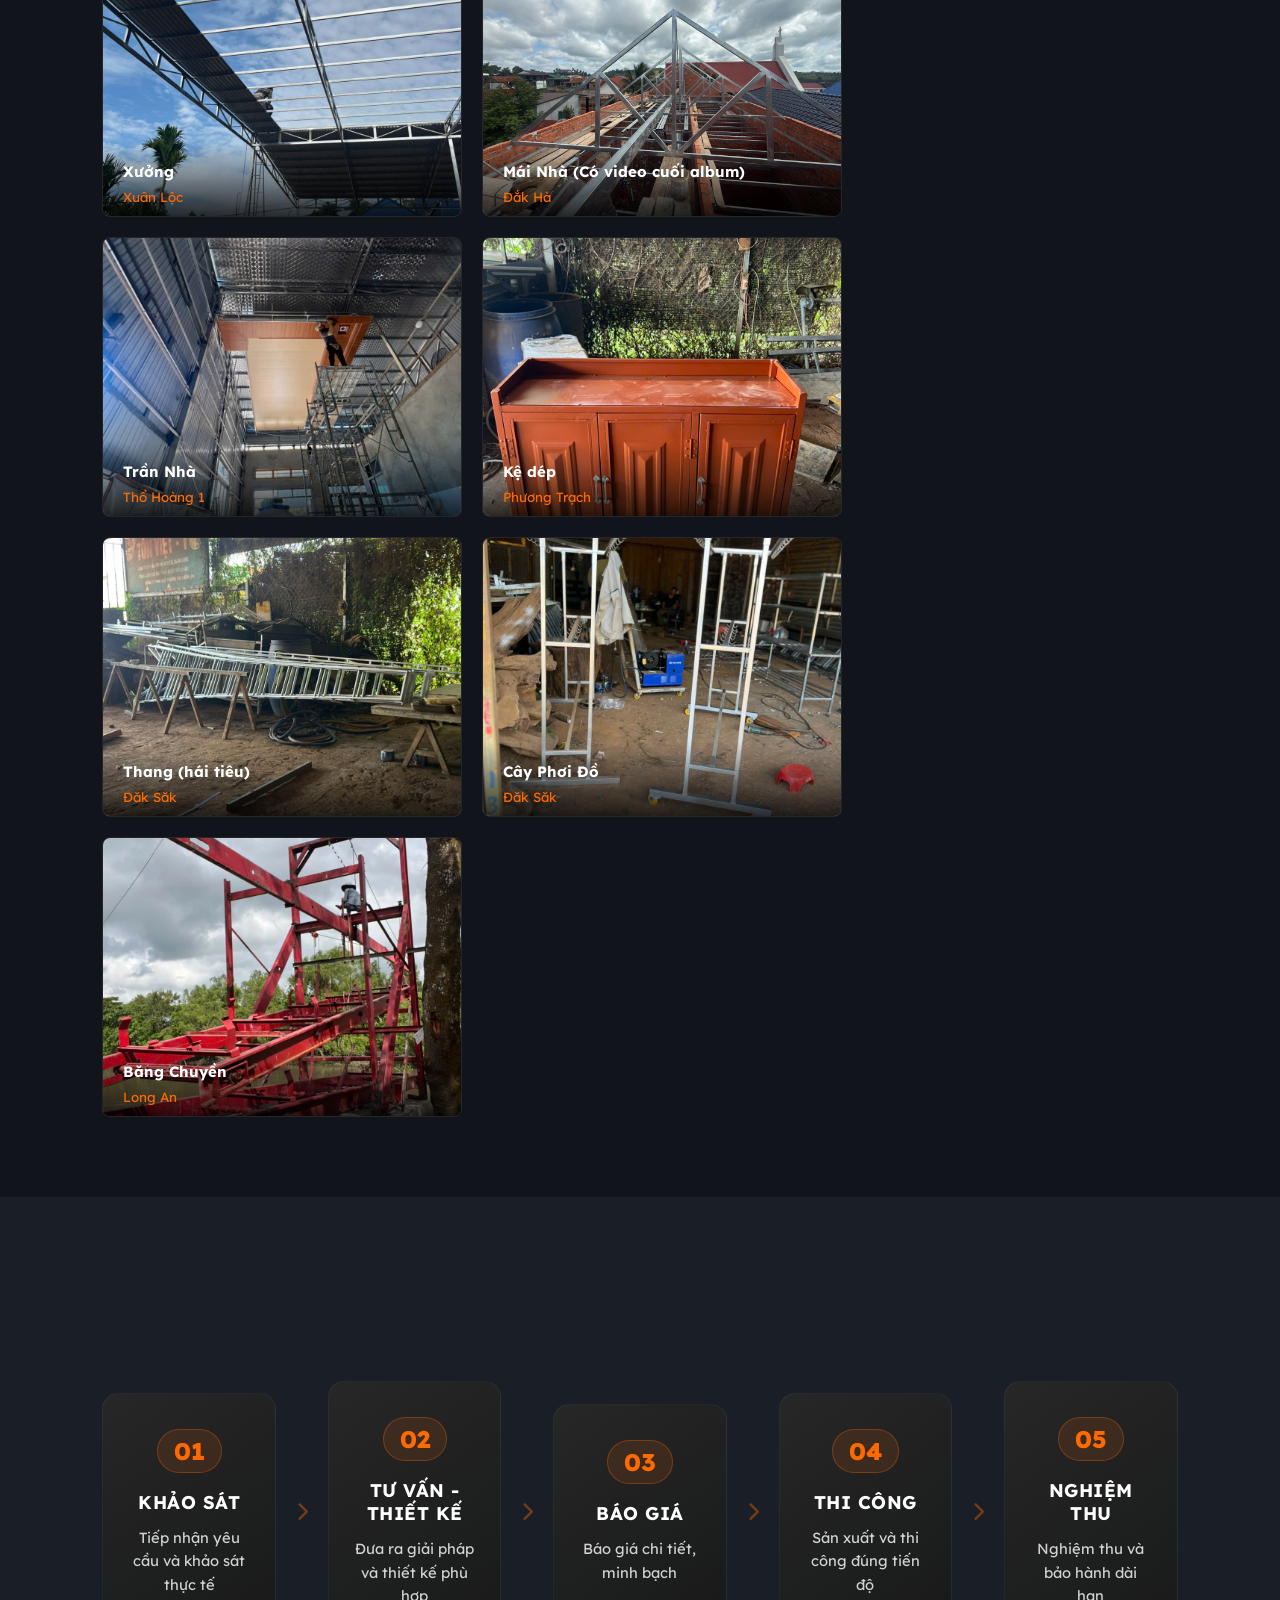
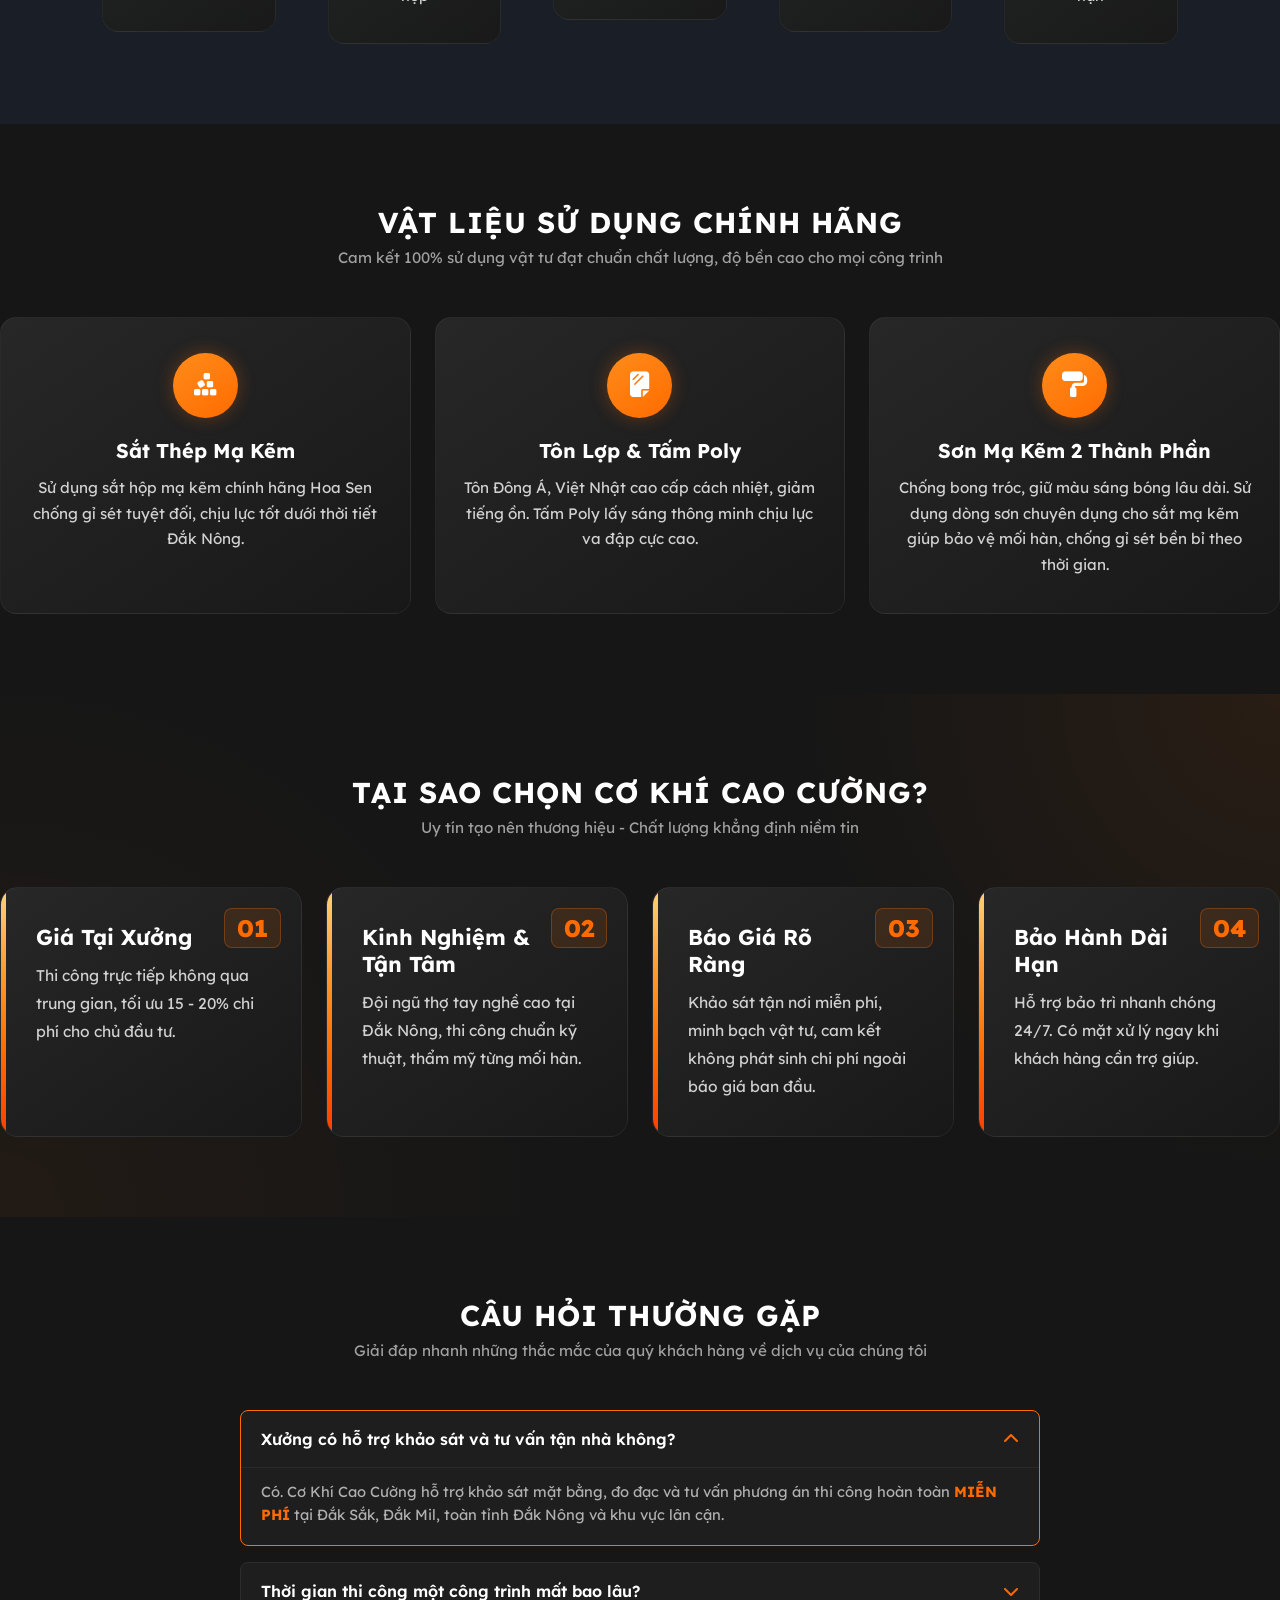
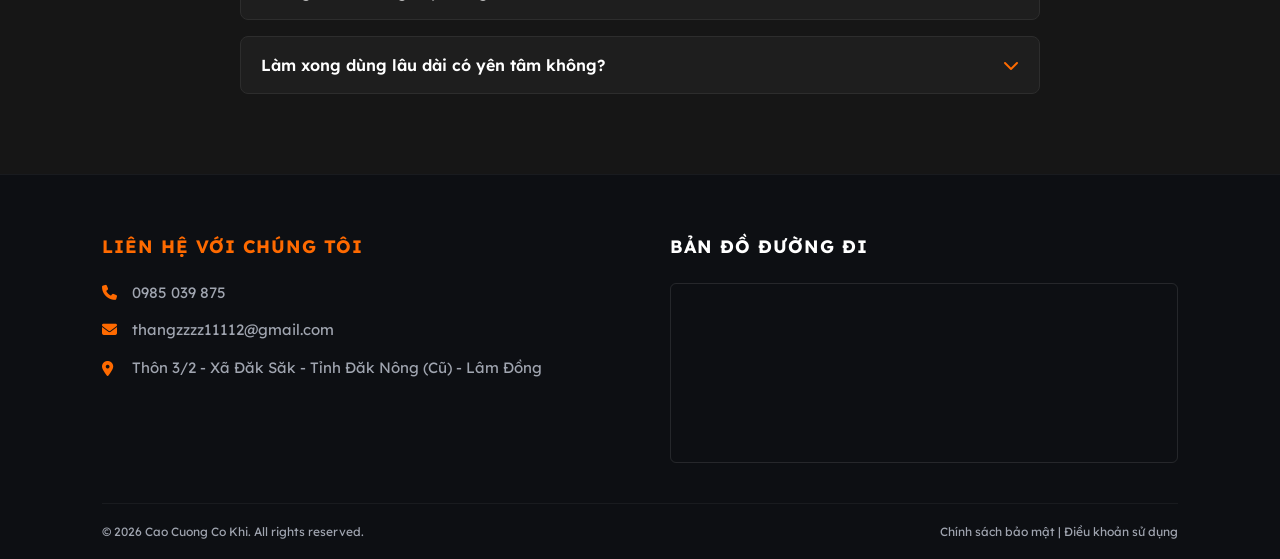
==== commit a823064e: "thêm ảnh trần nhà và video trần nhà" ====
--- a/index.html
+++ b/index.html
@@ -390,6 +390,7 @@
             <button class="filter-btn" onclick="filterProjects('thang', event)">Thang</button>
             <button class="filter-btn" onclick="filterProjects('phoi-do', event)">Phơi đồ</button>
             <button class="filter-btn" onclick="filterProjects('mai-nha', event)">Mái Nhà</button>
+            <button class="filter-btn" onclick="filterProjects('tran-nha', event)">Trần Nhà</button>
             <button class="filter-btn" onclick="filterProjects('lan-can', event)">Lan Can</button>
             <button class="filter-btn" onclick="filterProjects('ke-dep', event)">Kệ dép</button>
             <button class="filter-btn" onclick="filterProjects('bang-chuyen', event)">Băng Chuyền</button>
@@ -624,6 +625,22 @@
             data-type="html" 
             data-src='<video width="100%" controls autoplay muted loop style="max-width:800px;"><source src="images/video_mai_nha_1.mp4" type="video/mp4"></video>'>
             </a>
+            </div>
+
+                <!--ảnh trần nhà số 4 video trần nhà số 2-->
+            <div class="project-card tran-nha" data-aos="fade-up">
+                <a href="images/tran_nha_1.jpg" data-fancybox="gallery-trannha">
+                    <img src="images/tran_nha_1.jpg" alt="Dự án">
+                    <div class="pj-info">
+                        <h4>Trần Nhà</h4>
+                        <small>Thổ Hoàng 1</small>
+                    </div>
+                </a>
+                <a href="images/tran_nha_2.jpg" data-fancybox="gallery-trannha"></a>
+                <a href="images/tran_nha_3.jpg" data-fancybox="gallery-trannha"></a>
+                <a href="images/tran_nha_4.jpg" data-fancybox="gallery-trannha"></a>
+                <a href="images/video_tran_nha_1.mp4" data-thumb="images/tran_nha_2.jpg" data-fancybox="gallery-trannha" data-caption="Video chống thấm - Thổ Hoàng 1"></a>
+                <a href="images/video_tran_nha_2.mp4" data-thumb="images/tran_nha_3.jpg" data-fancybox="gallery-trannha" data-caption="Video chống thấm - Thổ Hoàng 1"></a>
             </div>
 
             <!-- Kệ dép số 1 -->
